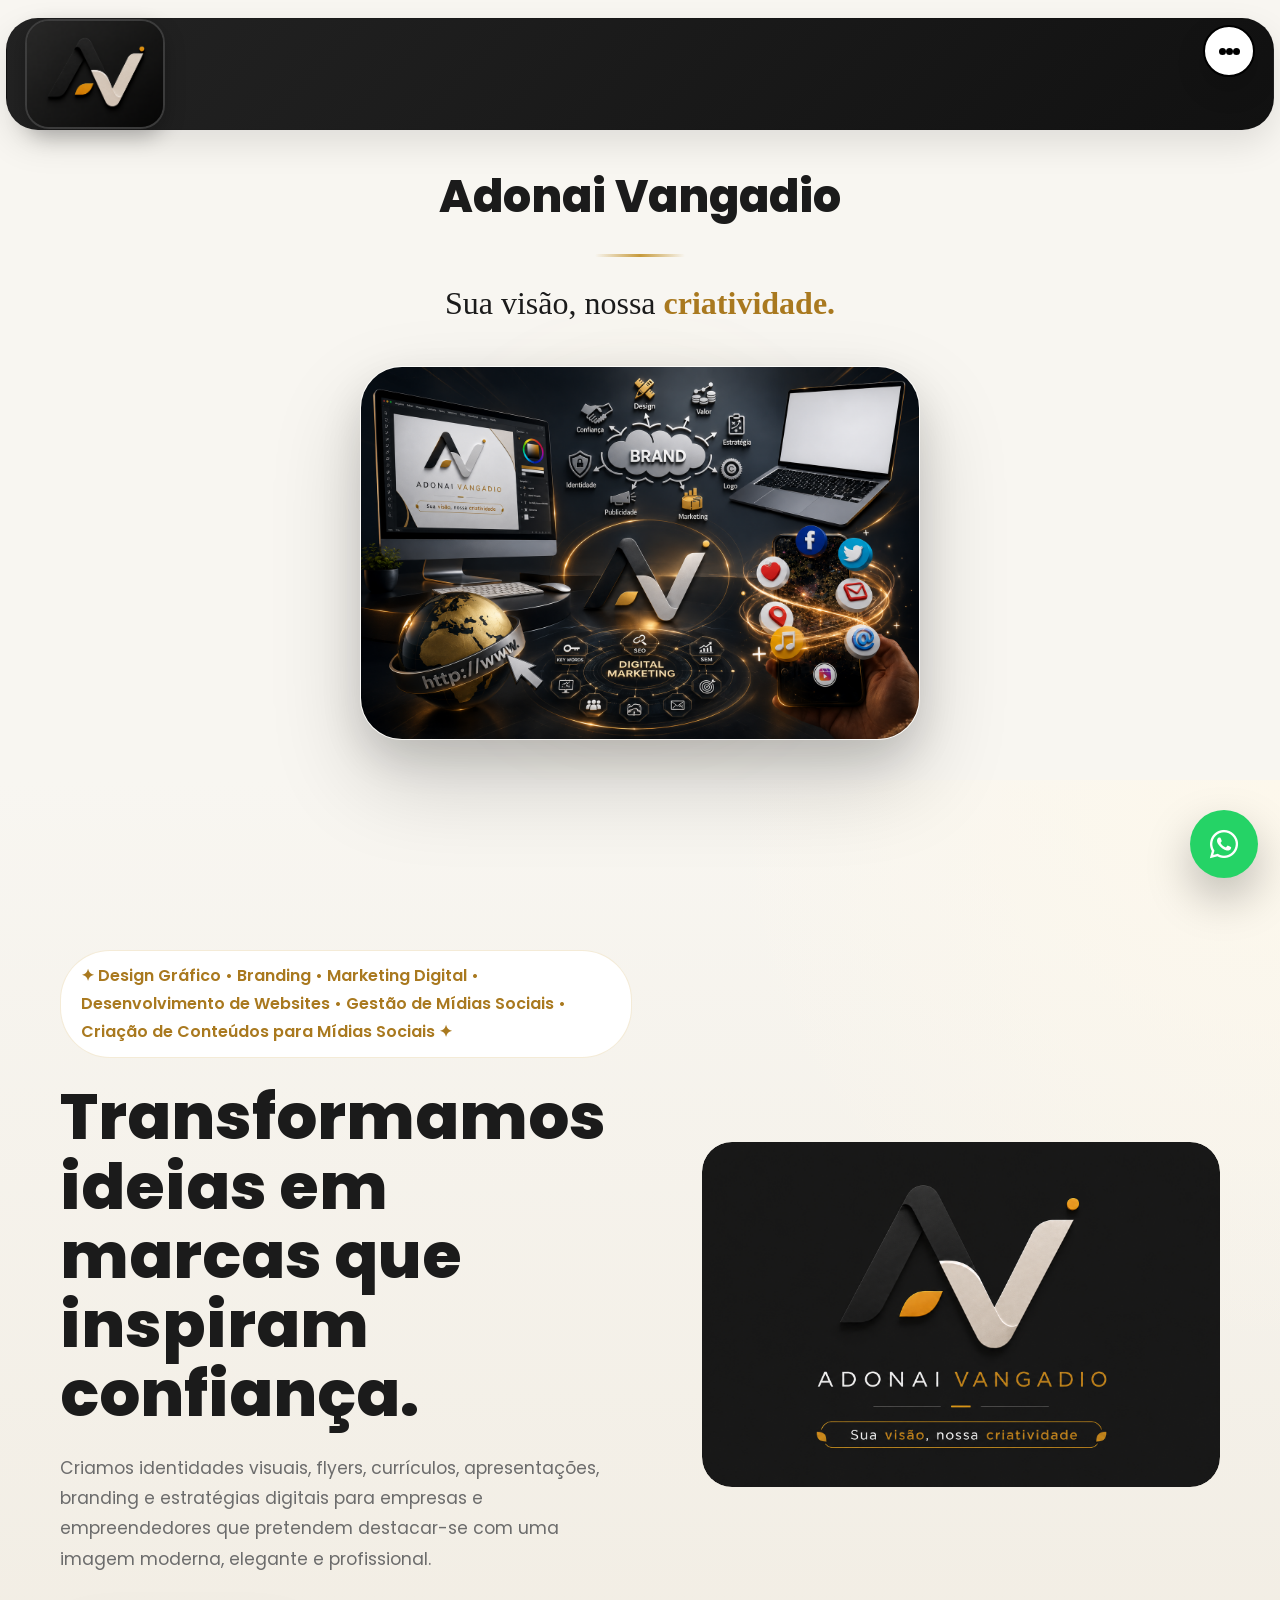
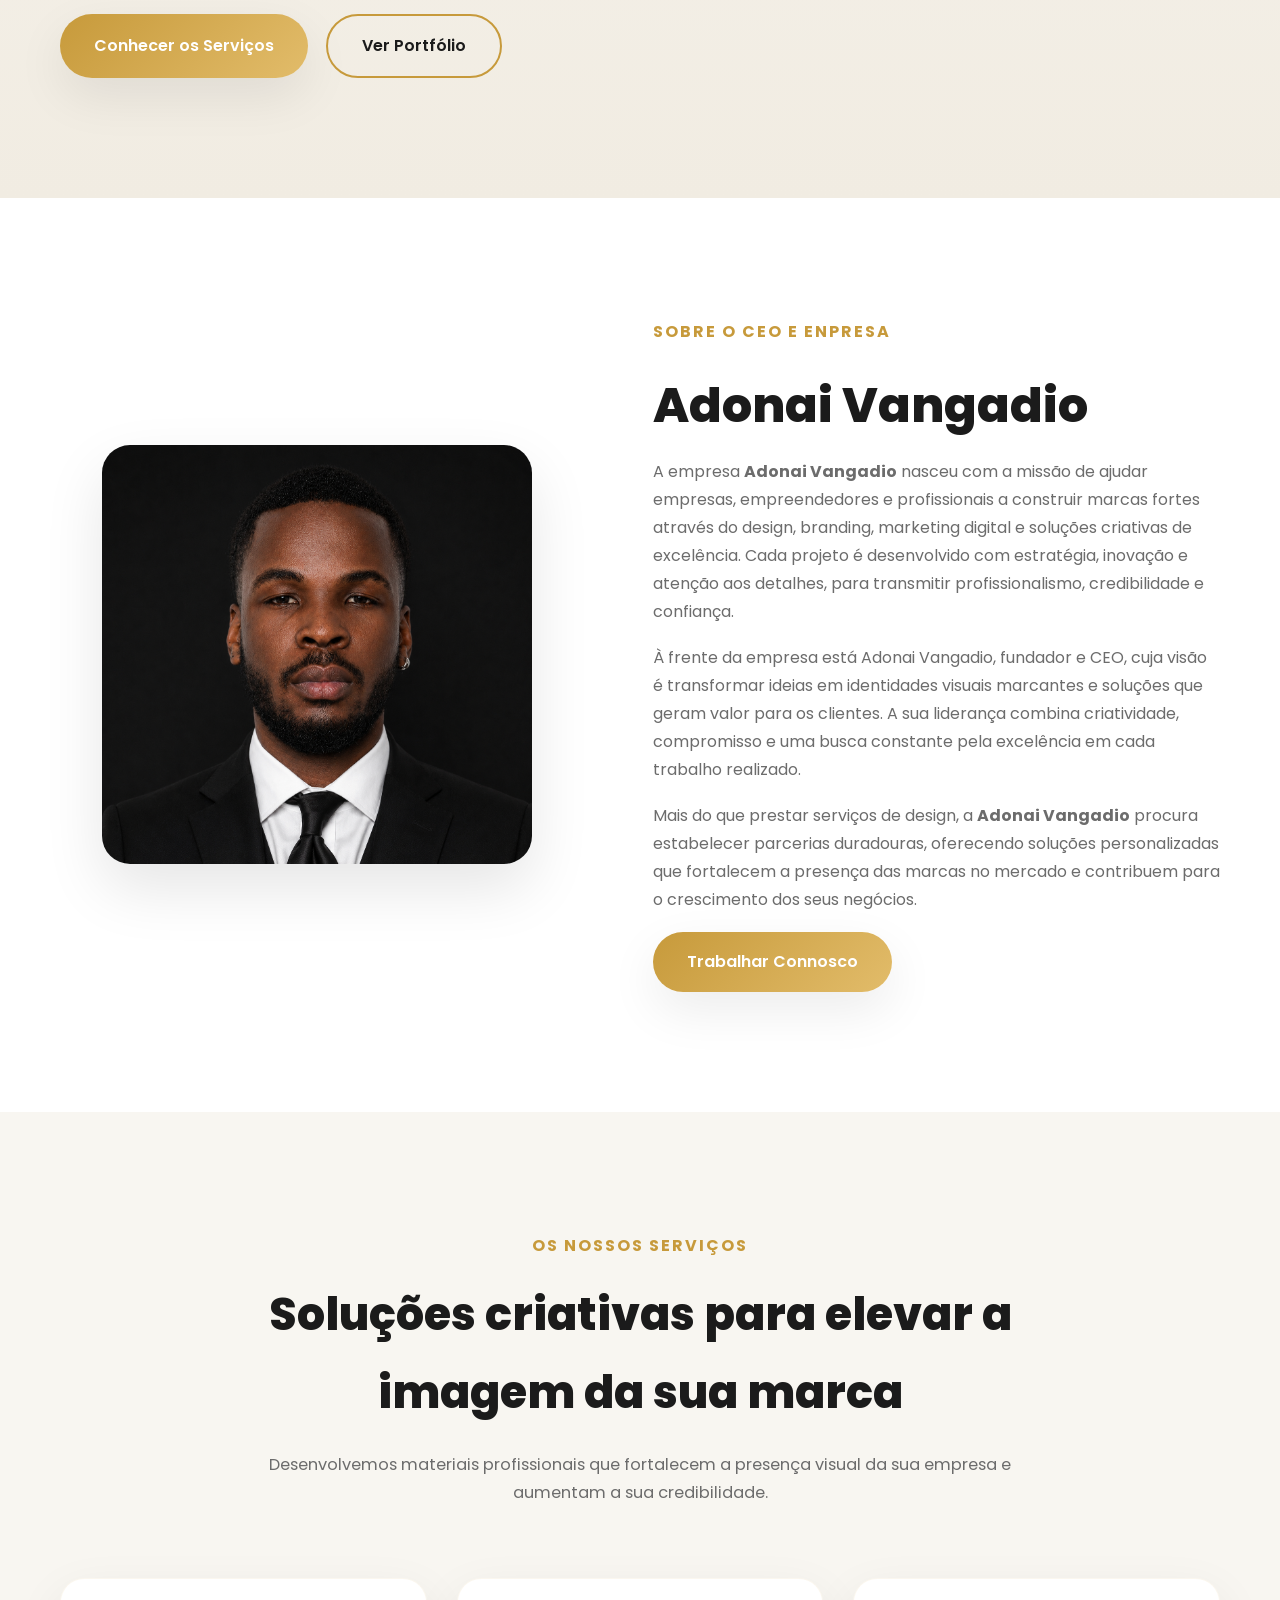
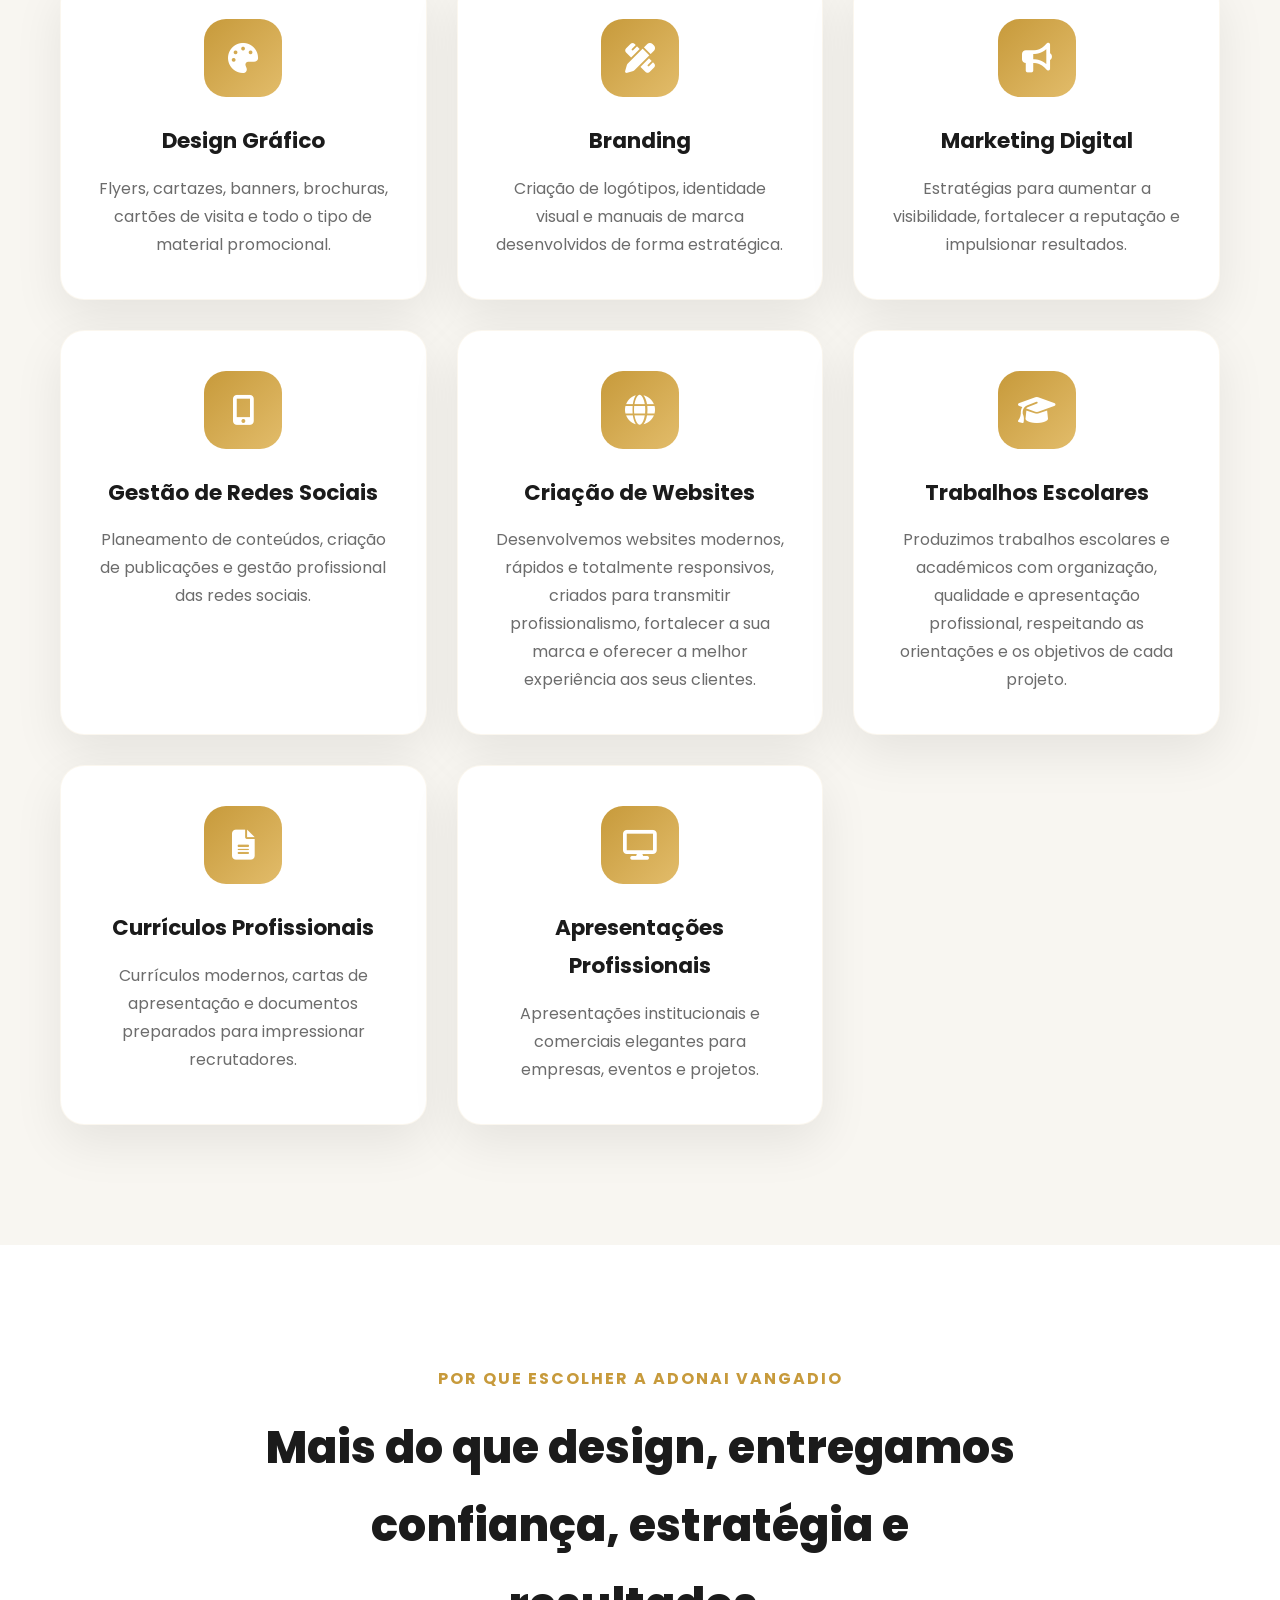
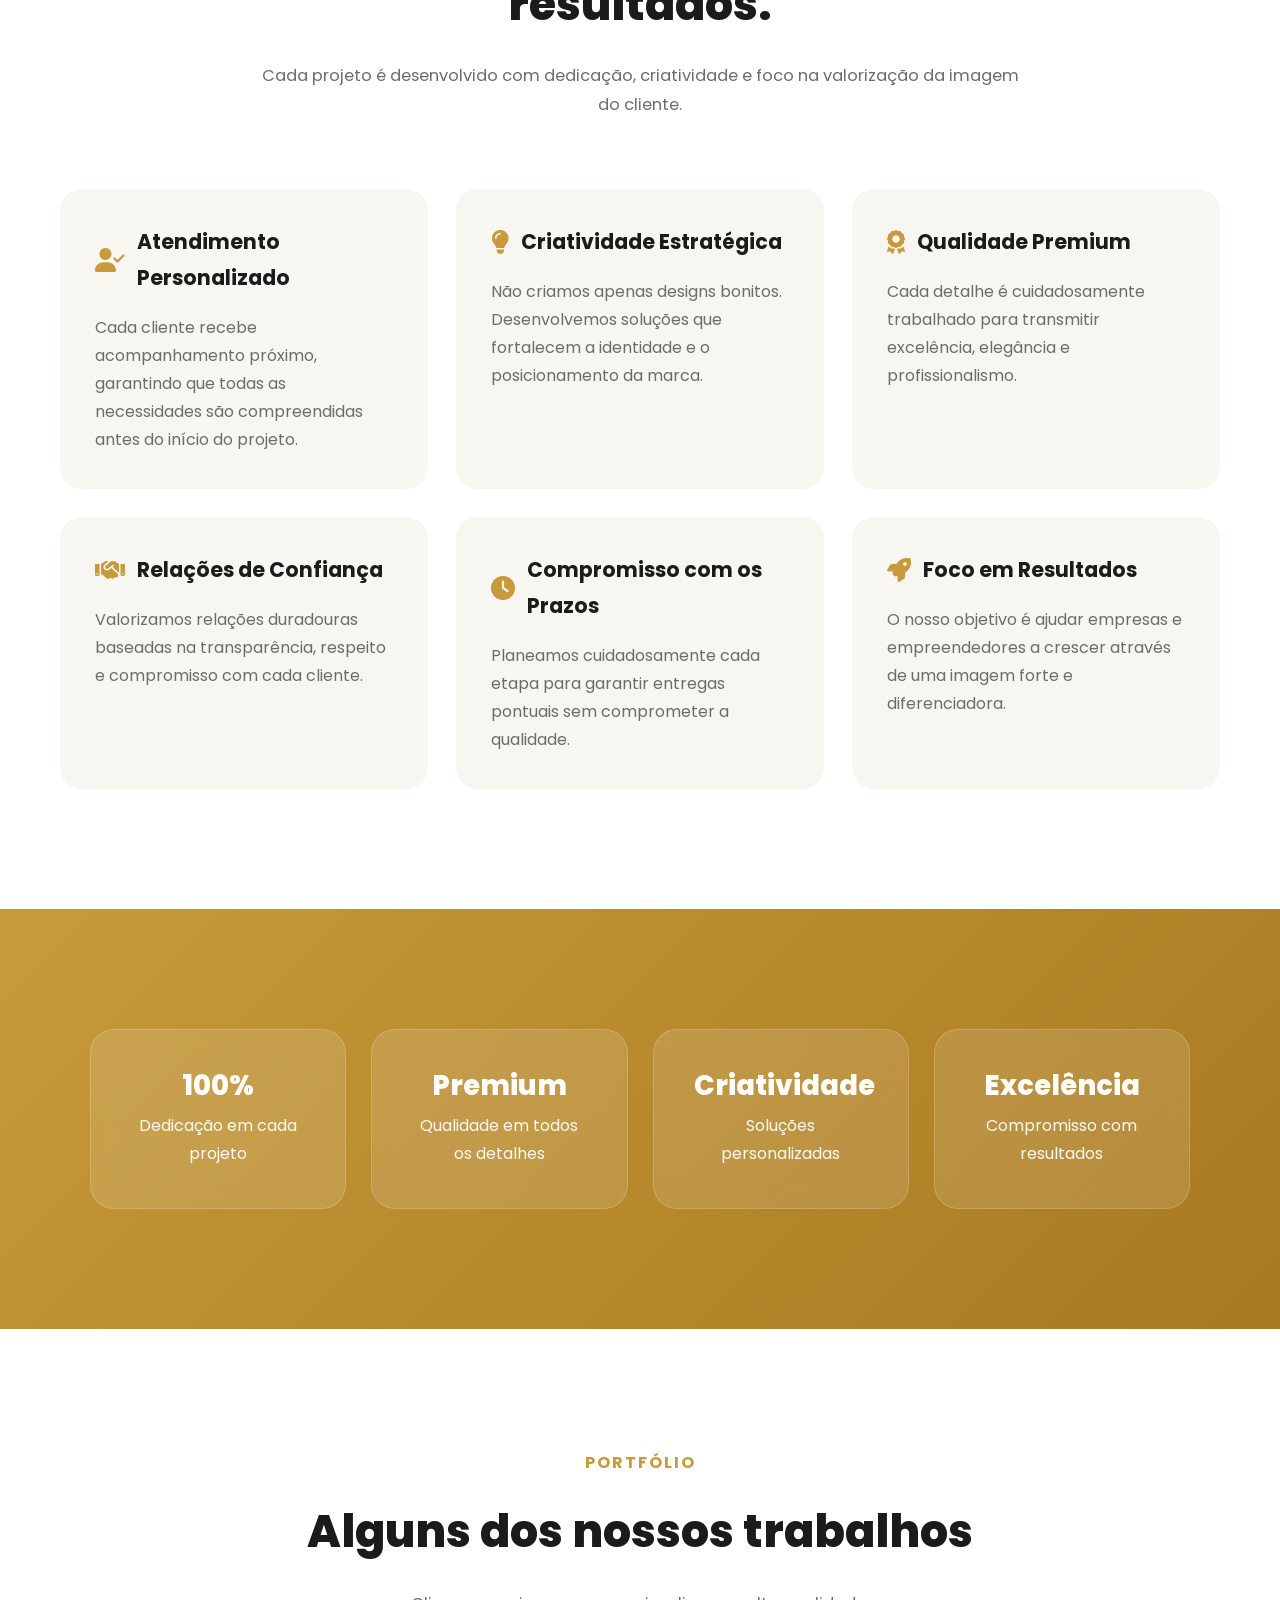
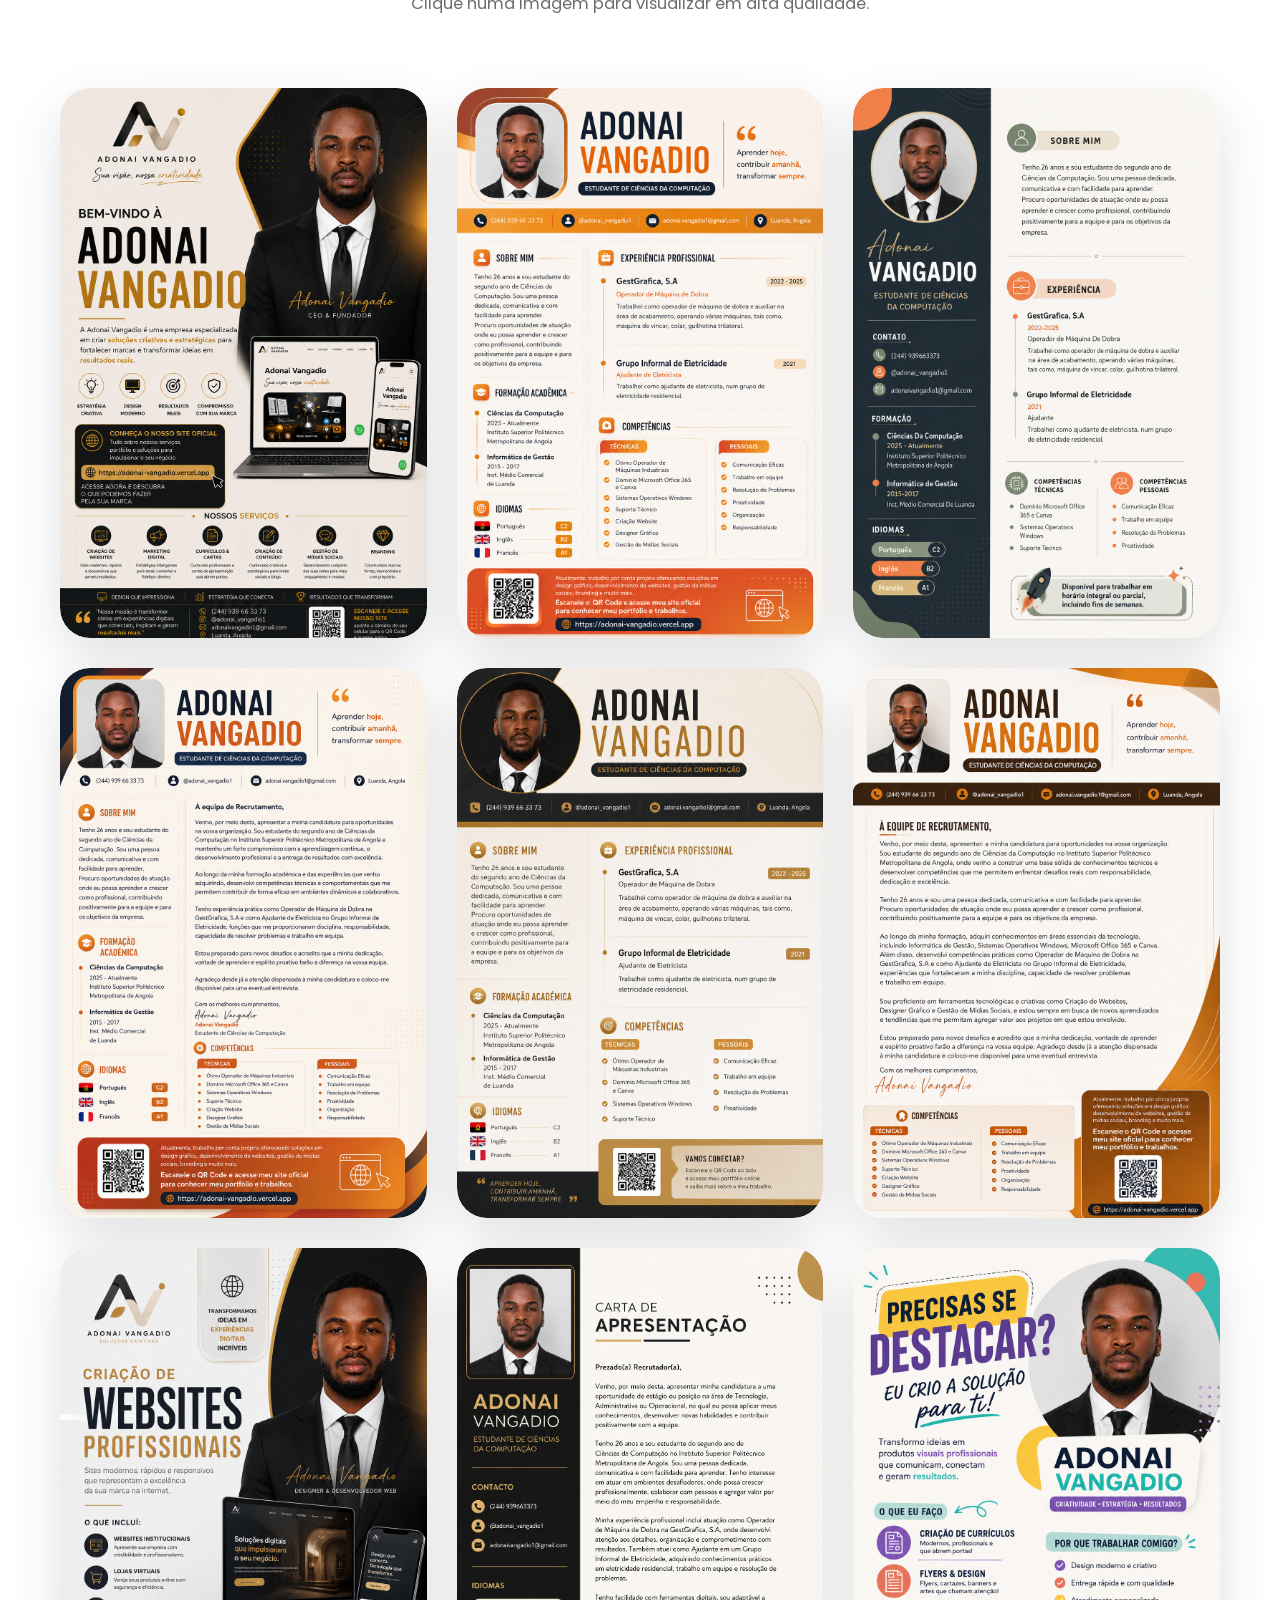
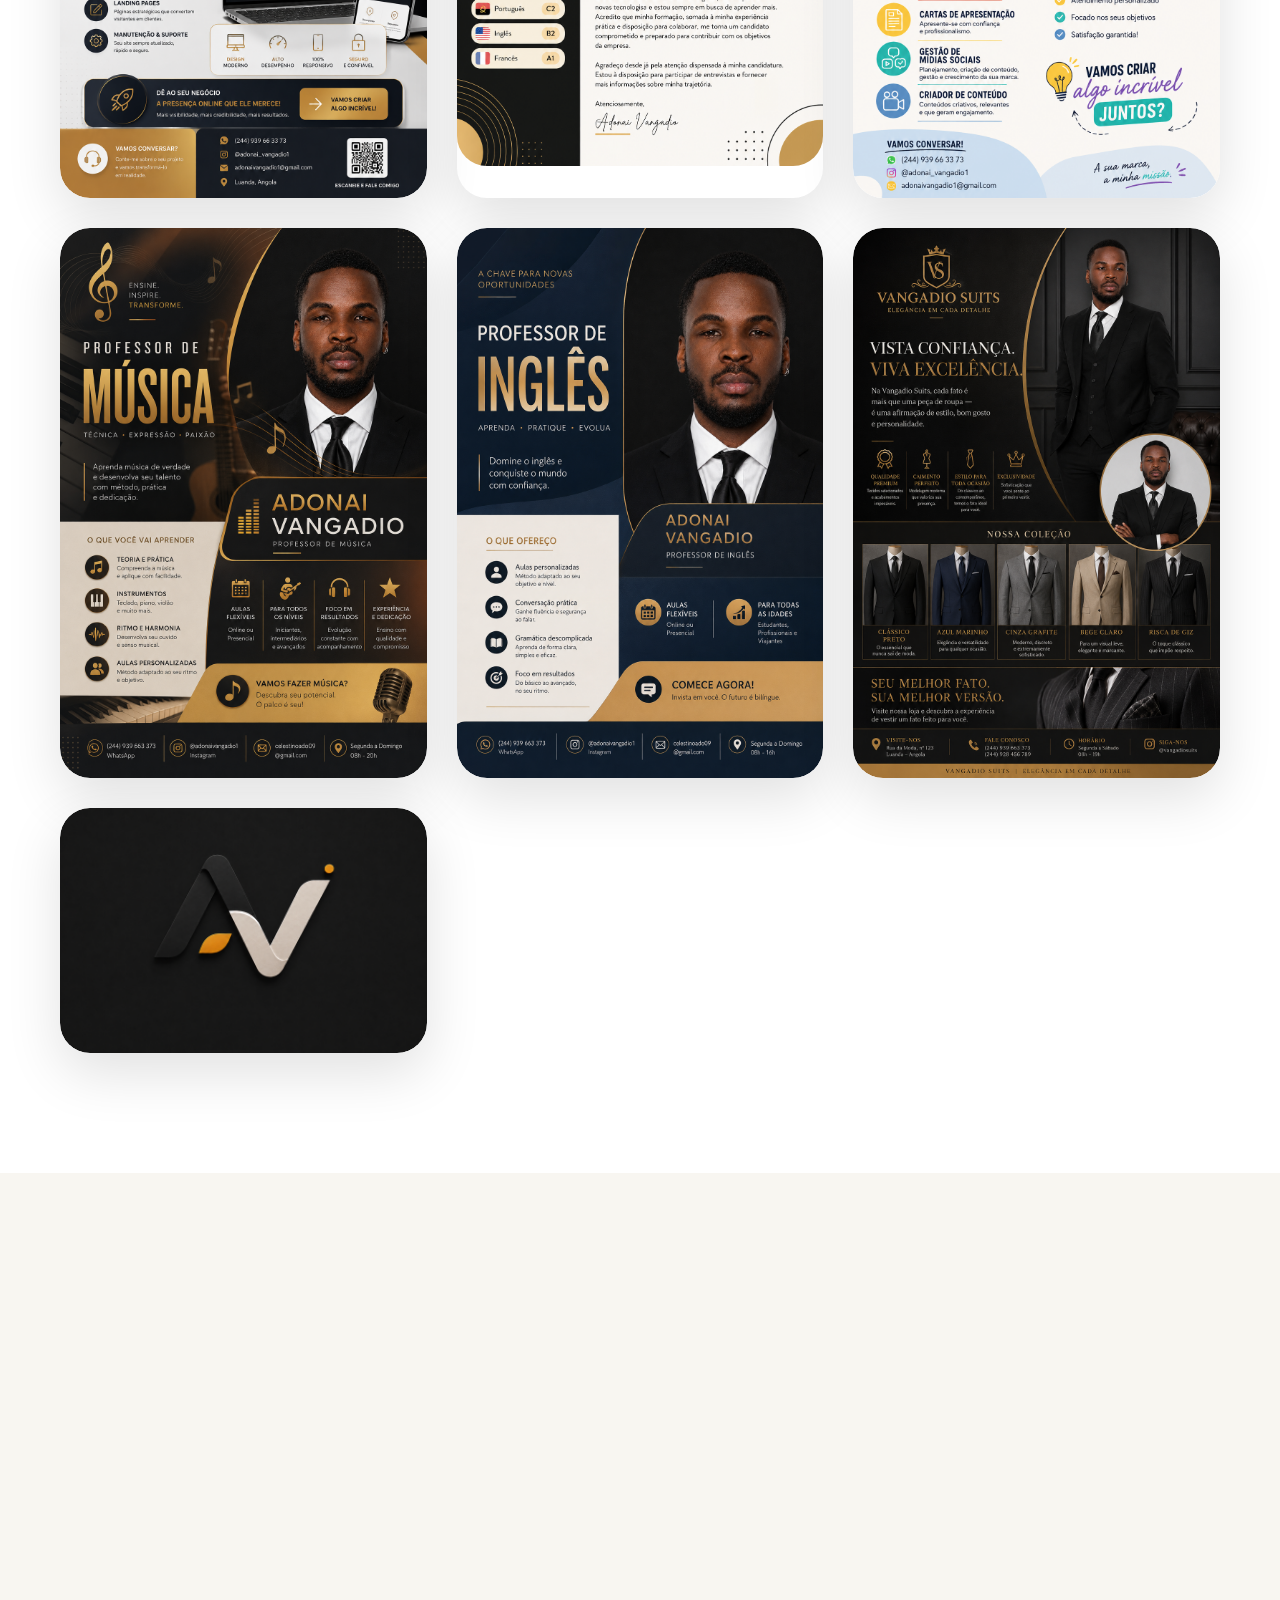
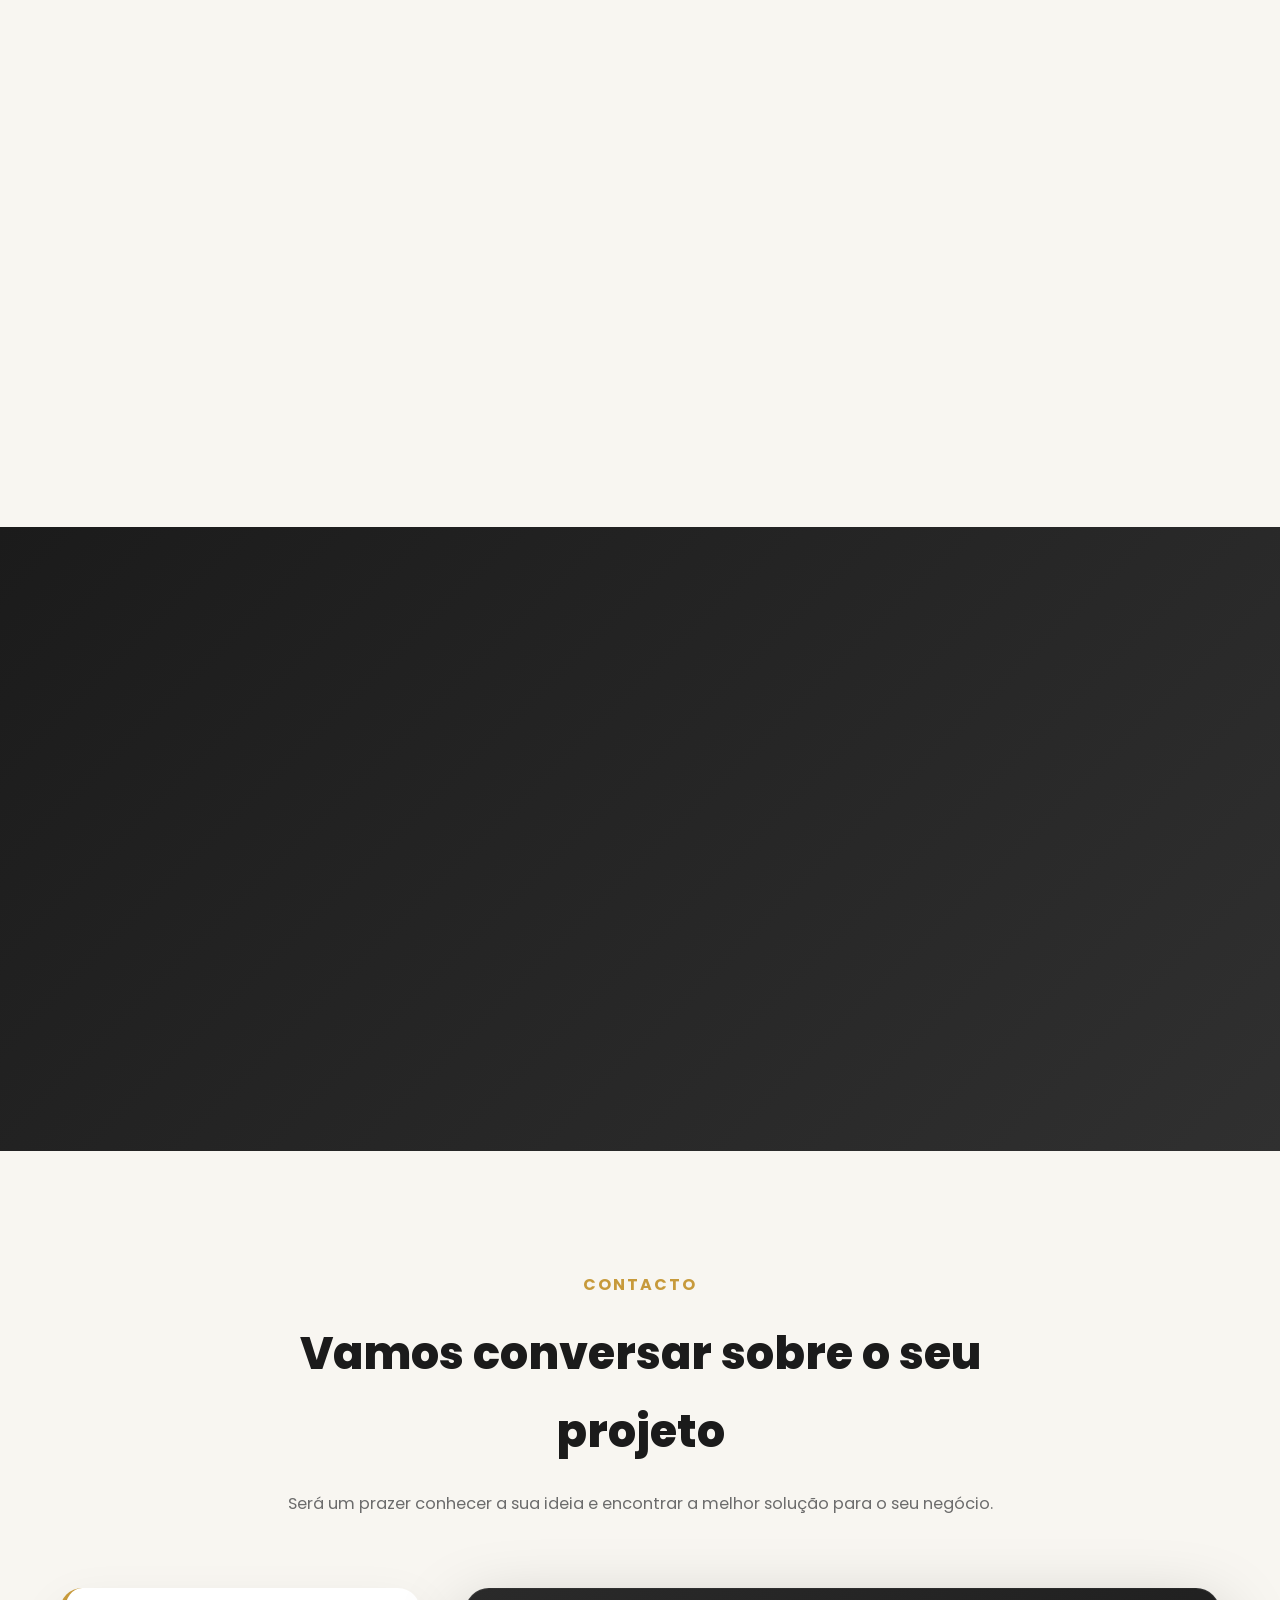
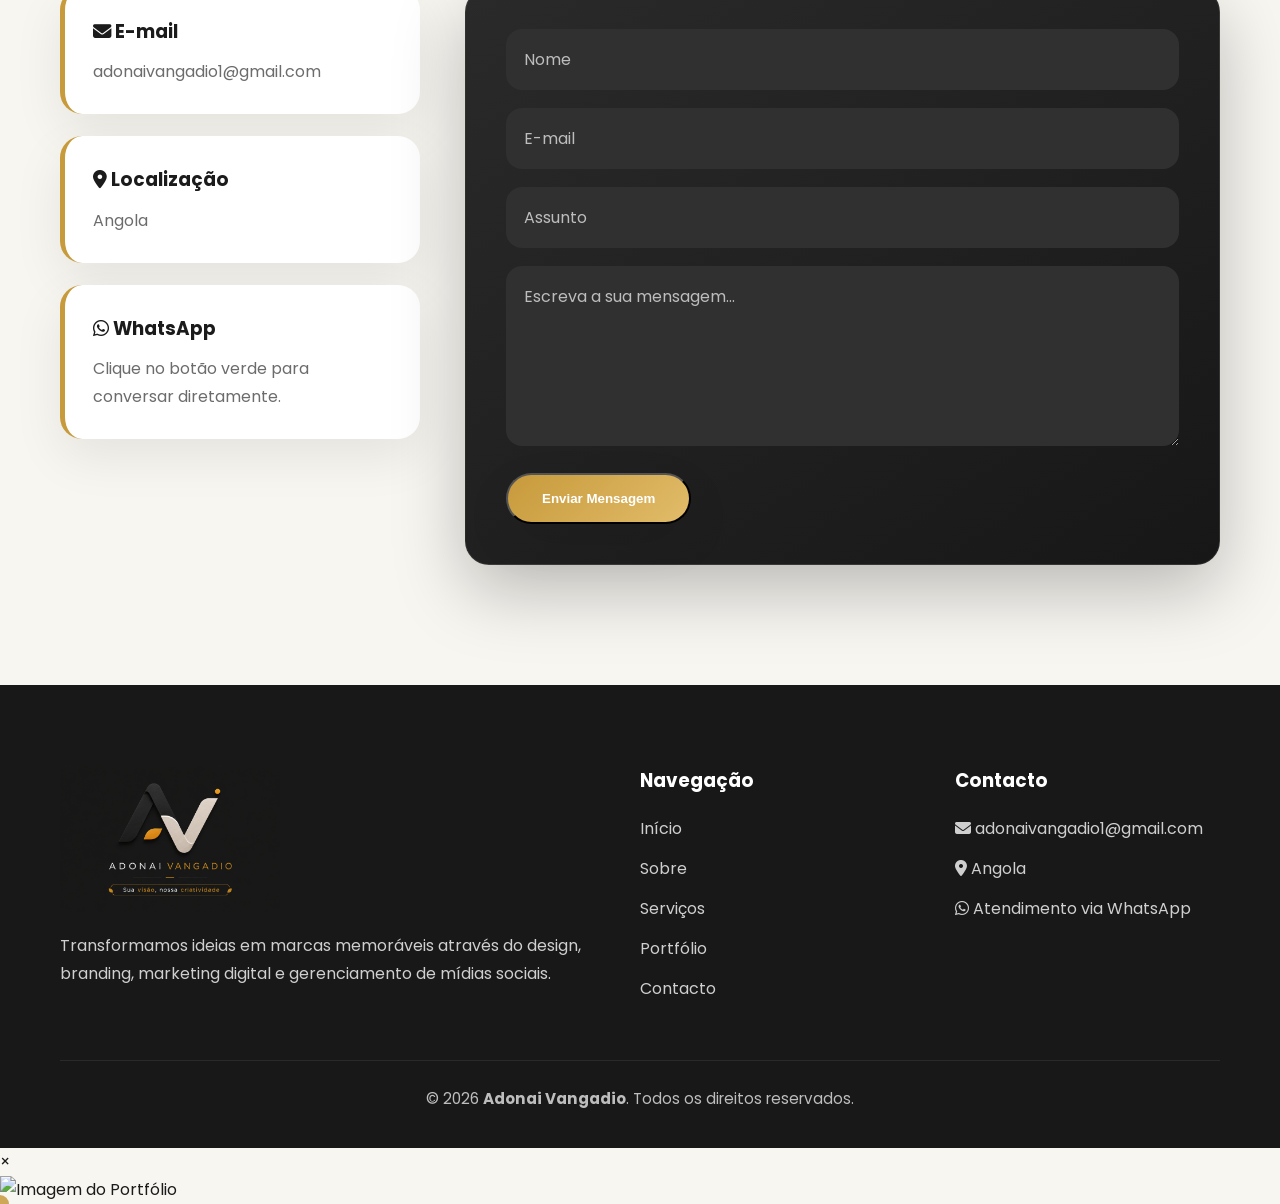
==== Adonai-Vangadio/index.html @ 3ae336b6 "Create index.html" ====
<!DOCTYPE html>
<html lang="pt">

<head><meta charset="UTF-8">

<meta name="viewport" content="width=device-width, initial-scale=1.0">

<meta name="google-site-verification" content="RPIrXYBD0p6eZborymp9kYZw8a6THIV57vzAHNlxvgM" />

<title>Adonai Vangadio | Design Gráfico, Branding, Criação de Websites, Marketing Digital e Gestão de Redes Sociais em Angola</title>

<meta name="description" content="A Adonai Vangadio oferece serviços profissionais de Design Gráfico, Branding, Criação de Websites, Marketing Digital, Gestão de Redes Sociais, Currículos, Apresentações e soluções criativas para empresas e empreendedores em Angola.">

<meta name="robots" content="index, follow">

<link rel="canonical" href="https://adonai-vangadio.vercel.app">

<meta name="theme-color" content="#F8F6F1">

<!-- Open Graph -->

<meta name="twitter:card" content="summary_large_image">

<meta name="twitter:title"
content="Adonai Vangadio">

<meta name="twitter:description"
content="Websites Premium • Branding • Marketing Digital">

<meta name="twitter:image"
content="https://teudominio.com/assets/images/capa-site.jpg">

<meta property="og:type" content="website">

<meta property="og:title"
content="Adonai Vangadio | Websites, Branding e Marketing Digital">

<meta property="og:description"
content="Criamos websites profissionais, branding, identidade visual, marketing digital e gestão de redes sociais em Angola.">

<meta property="og:image"
content="https://adonai-vangadio.vercel.app/assets/images/sologo.jpg">

<meta property="og:url"
content="https://adonai-vangadio.vercel.app">

<meta property="og:locale"
content="pt_AO">

    <meta name="theme-color" content="#F8F6F1">

    <link rel="icon" href="sologo.ico">

    <link rel="preconnect" href="https://fonts.googleapis.com">

    <link rel="preconnect" href="https://fonts.gstatic.com" crossorigin>

    <link href="https://fonts.googleapis.com/css2?family=Poppins:wght@300;400;500;600;700;800&display=swap"
        rel="stylesheet">

    <link rel="stylesheet"
        href="https://cdnjs.cloudflare.com/ajax/libs/font-awesome/6.7.2/css/all.min.css">

    <link rel="stylesheet" href="css/style.css">

<script type="application/ld+json">
{
"@context":"https://schema.org",
"@type":"ProfessionalService",
"name":"Adonai Vangadio",
"description":"Criação de websites, branding, identidade visual, marketing digital e gestão de redes sociais.",
"address":{
"@type":"PostalAddress",
"addressCountry":"AO"
},
"areaServed":"Angola"
}
</script>



</head>

<body>

    <!-- LOADER -->

    <div id="loader">

 <img src="images/sologo-01.png" alt="Logo">

    </div>

    <!-- BOTÃO TOPO -->

    <button id="backToTop">

        <i class="fa-solid fa-arrow-up"></i>

    </button>

    <!-- =========================
         HEADER
    ========================== -->

   <header id="header">

    <div class="container">

       <div class="header-wrapper">

    <div class="header-left">

        <a href="#inicio" class="logo">
            <img src="images/sologo.png" alt="Adonai Vangadio">
        </a>

    </div>

    <div class="header-right"></div>

    <nav class="nav-menu">

                <a href="#inicio">Início</a>
                <a href="#sobre">Sobre</a>
                <a href="#servicos">Serviços</a>
                <a href="#portfolio">Portfólio</a>
                <a href="#contacto">Contacto</a>
<div class="menu-signature">
    Adonai Vangadio
</div>

            </nav>

        </div>

    </div>

</header>

<!-- BOTÃO MENU -->
<button class="menu-mobile" aria-label="Abrir Menu">

    <span></span>
    <span></span>
    <span></span>

</button>

<!-- MARCA -->
<div class="hero-brand">

    <h1>Adonai Vangadio</h1>

    <p>
        <span>Sua visão, nossa</span>
        <strong>criatividade.</strong>
    </p>

</div>

<!-- IMAGEM PRINCIPAL -->
<div class="hero-showcase">

    <img src="images/hero-premium.png" alt="Adonai Vangadio">

</div>

    <!-- =========================
         HERO
    ========================== -->

    <section id="inicio" class="hero">

        <div class="container hero-container">

            <div class="hero-content fade-in">

                <span class="hero-badge">

                    ✦ Design Gráfico • Branding • Marketing Digital • Desenvolvimento de Websites • Gestão de Mídias Sociais • Criação de Conteúdos para Mídias Sociais ✦


                </span>

                <h1>

                    Transformamos ideias em marcas que inspiram confiança.

                </h1>

                <p>

                    Criamos identidades visuais, flyers, currículos,
                    apresentações, branding e estratégias digitais para
                    empresas e empreendedores que pretendem destacar-se
                    com uma imagem moderna, elegante e profissional.

                </p>

                <div class="hero-buttons">

                    <a href="#servicos" class="btn-primary">

                        Conhecer os Serviços

                    </a>

                    <a href="#portfolio" class="btn-secondary">

                        Ver Portfólio

                    </a>

                </div>

            </div>

            <!-- FOTO CEO -->

            <div class="hero-image fade-in">
    <img src="images/logocompleto.png" alt="Logo Adonai Vangadio">
</div>

        </div>

    </section>

<!-- ======================================
SOBRE O CEO
====================================== -->

<section id="sobre">

    <div class="container">

        <div class="about-grid">

            <div class="about-image fade-in">

                <img src="images/minhafotoceo.png"
                    alt="Adonai Vangadio">

            </div>

            <div class="about-content fade-in">

                <span class="section-tag">

                    SOBRE O CEO  E ENPRESA

                </span>

                <h2>

                    Adonai Vangadio

                </h2>

              

              <p>
A empresa <strong>Adonai Vangadio</strong> nasceu com a missão de ajudar empresas, empreendedores e profissionais a construir marcas fortes através do design, branding, marketing digital e soluções criativas de excelência. Cada projeto é desenvolvido com estratégia, inovação e atenção aos detalhes, para transmitir profissionalismo, credibilidade e confiança.
</p>

<p>
À frente da empresa está Adonai Vangadio, fundador e CEO, cuja visão é transformar ideias em identidades visuais marcantes e soluções que geram valor para os clientes. A sua liderança combina criatividade, compromisso e uma busca constante pela excelência em cada trabalho realizado.
</p>

<p>
Mais do que prestar serviços de design, a <strong>Adonai Vangadio</strong> procura estabelecer parcerias duradouras, oferecendo soluções personalizadas que fortalecem a presença das marcas no mercado e contribuem para o crescimento dos seus negócios.
</p>

                <a href="#contacto" class="btn-primary">

                    Trabalhar Connosco

                </a>

            </div>

        </div>

    </div>

</section>

<!-- ======================================
SERVIÇOS
====================================== -->

<section id="servicos">

    <div class="container">

        <div class="section-title fade-in">

            <span>

                OS NOSSOS SERVIÇOS

            </span>

            <h2>

                Soluções criativas para elevar a imagem da sua marca

            </h2>

            <p>

                Desenvolvemos materiais profissionais que fortalecem a presença
                visual da sua empresa e aumentam a sua credibilidade.

            </p>

        </div>

        <div class="services-grid">

            <div class="service-card">

                <i class="fa-solid fa-palette"></i>

                <h3>Design Gráfico</h3>

                <p>

                    Flyers, cartazes, banners, brochuras, cartões de visita
                    e todo o tipo de material promocional.

                </p>

            </div>

            <div class="service-card">

                <i class="fa-solid fa-pen-ruler"></i>

                <h3>Branding</h3>

                <p>

                    Criação de logótipos, identidade visual e manuais de marca
                    desenvolvidos de forma estratégica.

                </p>

            </div>

            <div class="service-card">

                <i class="fa-solid fa-bullhorn"></i>

                <h3>Marketing Digital</h3>

                <p>

                    Estratégias para aumentar a visibilidade, fortalecer a
                    reputação e impulsionar resultados.

                </p>

            </div>

            <div class="service-card">

                <i class="fa-solid fa-mobile-screen-button"></i>

                <h3>Gestão de Redes Sociais</h3>

                <p>

                    Planeamento de conteúdos, criação de publicações e gestão
                    profissional das redes sociais.

                </p>

            </div>

<div class="service-card">

    <i class="fa-solid fa-globe"></i>

    <h3>Criação de Websites</h3>

    <p>

        Desenvolvemos websites modernos, rápidos e totalmente responsivos,
        criados para transmitir profissionalismo, fortalecer a sua marca e
        oferecer a melhor experiência aos seus clientes.

    </p>

</div>

<div class="service-card">

    <i class="fa-solid fa-graduation-cap"></i>

    <h3>Trabalhos Escolares</h3>

    <p>

        Produzimos trabalhos escolares e académicos com organização,
        qualidade e apresentação profissional, respeitando as orientações
        e os objetivos de cada projeto.

    </p>

</div>

            <div class="service-card">

                <i class="fa-solid fa-file-lines"></i>

                <h3>Currículos Profissionais</h3>

                <p>

                    Currículos modernos, cartas de apresentação e documentos
                    preparados para impressionar recrutadores.

                </p>

            </div>

            <div class="service-card">

                <i class="fa-solid fa-display"></i>

                <h3>Apresentações Profissionais</h3>

                <p>

                    Apresentações institucionais e comerciais elegantes para
                    empresas, eventos e projetos.

                </p>

            </div>

        </div>

    </div>

</section>

<!-- ======================================
POR QUE ESCOLHER-NOS
====================================== -->

<section id="diferenciais">

    <div class="container">

        <div class="section-title fade-in">

            <span>

                POR QUE ESCOLHER A ADONAI VANGADIO

            </span>

            <h2>

                Mais do que design, entregamos confiança, estratégia e resultados.

            </h2>

            <p>

                Cada projeto é desenvolvido com dedicação, criatividade e foco
                na valorização da imagem do cliente.

            </p>

        </div>

        <div class="diferenciais-grid">

            <div class="diferencial-card">

                <h3>

                    <i class="fa-solid fa-user-check"></i>

                    Atendimento Personalizado

                </h3>

                <p>

                    Cada cliente recebe acompanhamento próximo, garantindo que
                    todas as necessidades são compreendidas antes do início do projeto.

                </p>

            </div>

            <div class="diferencial-card">

                <h3>

                    <i class="fa-solid fa-lightbulb"></i>

                    Criatividade Estratégica

                </h3>

                <p>

                    Não criamos apenas designs bonitos. Desenvolvemos soluções
                    que fortalecem a identidade e o posicionamento da marca.

                </p>

            </div>

            <div class="diferencial-card">

                <h3>

                    <i class="fa-solid fa-award"></i>

                    Qualidade Premium

                </h3>

                <p>

                    Cada detalhe é cuidadosamente trabalhado para transmitir
                    excelência, elegância e profissionalismo.

                </p>

            </div>

            <div class="diferencial-card">

                <h3>

                    <i class="fa-solid fa-handshake"></i>

                    Relações de Confiança

                </h3>

                <p>

                    Valorizamos relações duradouras baseadas na transparência,
                    respeito e compromisso com cada cliente.

                </p>

            </div>

            <div class="diferencial-card">

                <h3>

                    <i class="fa-solid fa-clock"></i>

                    Compromisso com os Prazos

                </h3>

                <p>

                    Planeamos cuidadosamente cada etapa para garantir entregas
                    pontuais sem comprometer a qualidade.

                </p>

            </div>

            <div class="diferencial-card">

                <h3>

                    <i class="fa-solid fa-rocket"></i>

                    Foco em Resultados

                </h3>

                <p>

                    O nosso objetivo é ajudar empresas e empreendedores a
                    crescer através de uma imagem forte e diferenciadora.

                </p>

            </div>

        </div>

    </div>

</section>

<!-- ======================================
ESTATÍSTICAS
====================================== -->

<section class="stats">

    <div class="container">

        <div class="stats-grid">

            <div class="stat-card">

                <h2>100%</h2>

                <p>Dedicação em cada projeto</p>

            </div>

            <div class="stat-card">

                <h2>Premium</h2>

                <p>Qualidade em todos os detalhes</p>

            </div>

            <div class="stat-card">

                <h2>Criatividade</h2>

                <p>Soluções personalizadas</p>

            </div>

            <div class="stat-card">

                <h2>Excelência</h2>

                <p>Compromisso com resultados</p>

            </div>

        </div>

    </div>

</section>

<!--
<!-- <!-- <!--<!--==========================================
PORTFÓLIO PREMIUM V4
==========================================-->

<section id="portfolio">

    <div class="container">

        <div class="section-title">

            <span>PORTFÓLIO</span>

            <h2>Alguns dos nossos trabalhos</h2>

            <p>
                Clique numa imagem para visualizar em alta qualidade.
            </p>

        </div>

        <div class="portfolio-grid">

            <div class="portfolio-item">
                <img src="images/portfolio/flyer-01.png" alt="Carta de Apresentação 1">
            </div>

            <div class="portfolio-item">
                <img src="images/portfolio/cv-02.png" alt="Carta de Apresentação 2">
            </div>

            <div class="portfolio-item">
                <img src="images/portfolio/cv-01.png" alt="Currículo 1">
            </div>

            <div class="portfolio-item">
                <img src="images/portfolio/carta-02.png" alt="Currículo 2">
            </div>

            <div class="portfolio-item">
                <img src="images/portfolio/cv-03.png" alt="Currículo 3">
            </div>

   <div class="portfolio-item">
                <img src="images/portfolio/carta-03.png" alt="Carta de Apresentação 2">
            </div>

            <div class="portfolio-item">
                <img src="images/portfolio/flyer-02.png" alt="Flyer 1">
            </div>

            <div class="portfolio-item">
                <img src="images/portfolio/carta-01.png" alt="Flyer 2">
            </div>

            <div class="portfolio-item">
                <img src="images/portfolio/flyer-03.png" alt="Flyer 3">
            </div>

            <div class="portfolio-item">
                <img src="images/portfolio/flyer-04.png" alt="Flyer 4">
            </div>

            <div class="portfolio-item">
                <img src="images/portfolio/flyer-05.png" alt="Flyer 5">
            </div>

            <div class="portfolio-item">
                <img src="images/portfolio/flyer-06.png" alt="Flyer 6">
            </div>

            <div class="portfolio-item">
                <img src="images/portfolio/logo-01.png" alt="Logotipo">
            </div>

        </div>

    </div>

</section>
<!-- ======================================
LIGHTBOX PREMIUM V3
====================================== -->

<div id="portfolioLightbox">

    <button id="lightboxClose">

        <i class="fa-solid fa-xmark"></i>

    </button>

    <button id="lightboxPrev">

        <i class="fa-solid fa-chevron-left"></i>

    </button>

    <img
        id="lightboxImg"
        src=""
        alt="">

    <button id="lightboxNext">

        <i class="fa-solid fa-chevron-right"></i>

    </button>

    <div id="lightboxCounter">

        1 / 12

    </div>

</div>

<!-- ======================================
PROCESSO
====================================== -->

<section id="processo">

    <div class="container">

        <div class="section-title fade-in">

            <span>COMO TRABALHAMOS</span>

            <h2>Um processo simples, transparente e eficiente</h2>

            <p>

                Cada projeto segue uma metodologia organizada para garantir
                qualidade, profissionalismo e resultados.

            </p>

        </div>

        <div class="timeline">

            <div class="timeline-item">

                <div class="timeline-number">1</div>

                <h3>Briefing</h3>

                <p>

                    Conhecemos o cliente, os objetivos, o público-alvo e as
                    necessidades do projeto.

                </p>

            </div>

            <div class="timeline-item">

                <div class="timeline-number">2</div>

                <h3>Planeamento</h3>

                <p>

                    Definimos a estratégia criativa e apresentamos a melhor
                    abordagem para alcançar os resultados desejados.

                </p>

            </div>

            <div class="timeline-item">

                <div class="timeline-number">3</div>

                <h3>Desenvolvimento</h3>

                <p>

                    Criamos soluções modernas, elegantes e alinhadas com a
                    identidade da marca.

                </p>

            </div>

            <div class="timeline-item">

                <div class="timeline-number">4</div>

                <h3>Entrega</h3>

                <p>

                    Realizamos os últimos ajustes e entregamos os ficheiros
                    finais prontos para utilização.

                </p>

            </div>

        </div>

    </div>

</section>

<!-- ======================================
CTA
====================================== -->

<section class="cta">

    <div class="container">

        <div class="cta-content fade-in">

            <span>VAMOS TRABALHAR JUNTOS</span>

            <h2>

                A sua marca merece destacar-se.

            </h2>

            <p>

                Vamos transformar as suas ideias em soluções criativas,
                elegantes e capazes de transmitir profissionalismo e confiança.

            </p>

            <a href="#contacto"
               class="btn-primary">

                Solicitar Orçamento

            </a>

        </div>

    </div>

</section>

<!-- ======================================
CONTACTO
====================================== -->

<section id="contacto">

    <div class="container">

        <div class="section-title fade-in">

            <span>CONTACTO</span>

            <h2>Vamos conversar sobre o seu projeto</h2>

            <p>

                Será um prazer conhecer a sua ideia e encontrar a melhor
                solução para o seu negócio.

            </p>

        </div>

        <div class="contact-grid">

            <div class="contact-info">

                <div class="contact-card">

                    <h3>

                        <i class="fa-solid fa-envelope"></i>

                        E-mail

                    </h3>

                    <p>

                        adonaivangadio1@gmail.com

                    </p>

                </div>

                <div class="contact-card">

                    <h3>

                        <i class="fa-solid fa-location-dot"></i>

                        Localização

                    </h3>

                    <p>

                        Angola

                    </p>

                </div>

                <div class="contact-card">

                    <h3>

                        <i class="fa-brands fa-whatsapp"></i>

                        WhatsApp

                    </h3>

                    <p>

                        Clique no botão verde para conversar diretamente.

                    </p>

                </div>

            </div>

          <form 
class="contact-form"
action="https://formspree.io/f/xbdnvrbe"
method="POST">


    <input
    type="text"
    name="nome"
    placeholder="Nome"
    required>


    <input
    type="email"
    name="email"
    placeholder="E-mail"
    required>


    <input
    type="text"
    name="assunto"
    placeholder="Assunto"
    required>


    <textarea
    name="mensagem"
    placeholder="Escreva a sua mensagem..."
    required></textarea>


    <button
    type="submit"
    class="btn-primary">

        Enviar Mensagem

    </button>


</form>

        </div>

    </div>

</section>

<!-- ======================================
FOOTER
====================================== -->

<footer>

    <div class="container">

        <div class="footer-grid">

            <!-- MARCA -->

            <div class="footer-brand">

                <img src="images/logocompleto.png"
                     alt="Adonai Vangadio">

                <p>

                    Transformamos ideias em marcas memoráveis através
                    do design, branding, marketing digital e gerenciamento de mídias sociais.

                </p>

            </div>

            <!-- MENU -->

            <div class="footer-links">

                <h4>Navegação</h4>

                <ul>

                    <li><a href="#inicio">Início</a></li>

                    <li><a href="#sobre">Sobre</a></li>

                    <li><a href="#servicos">Serviços</a></li>

                    <li><a href="#portfolio">Portfólio</a></li>

                    <li><a href="#contacto">Contacto</a></li>

                </ul>

            </div>

            <!-- CONTACTO -->

            <div class="footer-contact">

                <h4>Contacto</h4>

                <ul>

                    <li>

                        <i class="fa-solid fa-envelope"></i>

                        adonaivangadio1@gmail.com

                    </li>

                    <li>

                        <i class="fa-solid fa-location-dot"></i>

                        Angola

                    </li>

                    <li>

                        <i class="fa-brands fa-whatsapp"></i>

                        Atendimento via WhatsApp

                    </li>

                </ul>

            </div>

        </div>

        <div class="footer-bottom">

            <p>

                © 2026 <strong>Adonai Vangadio</strong>.
                Todos os direitos reservados.

            </p>

        </div>

    </div>

</footer>

<!-- ======================================
BOTÃO WHATSAPP
====================================== -->

<a href="https://wa.me/244939663373"

   class="whatsapp-button"

   target="_blank"

   aria-label="WhatsApp">

    <i class="fa-brands fa-whatsapp"></i>

</a>

<!-- ======================================
LIGHTBOX
====================================== -->

<div id="lightbox">

    <span id="closeLightbox">&times;</span>

    <img

        id="lightboxImage"

        src=""

        alt="Imagem do Portfólio">

</div>

<!-- ======================================
JAVASCRIPT
================================ -->

<script src="js/script.js"></script>

</body>

</html>
---- Adonai-Vangadio/css/style.css ----
/*======================================================
 ADONAI VANGADIO
 PREMIUM WEBSITE
 STYLE.CSS
======================================================*/

/*=========================
 GOOGLE FONT
=========================*/

@import url('https://fonts.googleapis.com/css2?family=Poppins:wght@300;400;500;600;700;800&display=swap');




/*=========================
 VARIÁVEIS
=========================*/

@font-face{
    font-family:"Anattalia";
    src:url("../fonts/anattalia.ttf") format("truetype");
}

:root{

--gold:#C79A3B;
--gold2:#E2BC6A;
--gold-dark:#A9791F;

--cream:#F8F6F1;
--white:#FFFFFF;

--black:#1B1B1B;
--gray:#6C6C6C;

--radius:22px;

--shadow:0 18px 50px rgba(0,0,0,.08);

--transition:.35s ease;

}

/*=========================
 RESET
=========================*/

*{

margin:0;
padding:0;
box-sizing:border-box;

}

html{

scroll-behavior:smooth;

}

body{

font-family:'Poppins',sans-serif;

background:var(--cream);

color:var(--black);

overflow-x:hidden;

line-height:1.75;

}

img{

display:block;

max-width:100%;

}

a{

text-decoration:none;

color:inherit;

}

ul{

list-style:none;

}

.container{
    width:100%;
    max-width:1200px;
    margin:0 auto;
    padding:0 20px;
}

/*=========================
 LOADER
=========================*/

/*==============================
 LOADER
==============================*/

#loader{

position:fixed;

top:0;
left:0;

width:100%;
height:100vh;

display:flex;
align-items:center;
justify-content:center;

background:var(--cream);

z-index:999999;

transition:.6s ease;

}

#loader img{

width:400px;   /* Antes era 120px */

animation:logoPulse 2s infinite;

}

body.loaded #loader{

opacity:0;

visibility:hidden;

pointer-events:none;

}

@keyframes logoPulse{

0%{
transform:scale(1);
}

50%{
transform:scale(1.08);
}

100%{
transform:scale(1);
}

}

/*======================================================
HEADER PREMIUM V2
======================================================*/

#header{

    width:100%;

    padding:25px 0;

    background:var(--cream);

    position:relative;

    z-index:1000;

}

.header-wrapper{

    display:flex;

    justify-content:center;

    align-items:center;

    position:relative;

}

/*=========================
LOGÓTIPO
=========================*/

.logo{

    display:flex;

    justify-content:center;

    align-items:center;

}

.logo img{

    width:110px;

    height:110px;

    object-fit:cover;

    border-radius:24px;

    border:2px solid rgba(255,255,255,.12);

    box-shadow:0 8px 20px rgba(0,0,0,.25);

    transition:.35s ease;

}

/*=========================
BOTÃO MENU FIXO
=========================*/

.nav-menu{



    position:fixed;

    right:-340px;

    bottom:100px;

    top:auto;

    width:300px;

    background:#EFEFEF;

    border:2px solid #d9d9d9;

    border-radius:30px;

    padding:30px;

    display:flex;

    flex-direction:column;

    gap:20px;

    transition:.35s;

    z-index:999999998;

}

.menu-mobile span{

    width:7px;

    height:7px;

    border-radius:50%;

    background:#000;

    display:block;

    flex-shrink:0;

}

/*=========================
MENU LATERAL
=========================*/

.nav-menu{

    position:fixed;

    top:90px;

    right:-340px;

    width:290px;

    background:#fff;

    border:2px solid #D9D9D9;

    border-radius:34px;

    padding:30px;

    display:flex;

    flex-direction:column;

    gap:20px;

    box-shadow:0 25px 60px rgba(0,0,0,.12);

    transition:.35s ease;

  z-index:999998;

}

.nav-menu{

    opacity:0;

    visibility:hidden;

    transform:translateX(30px);

}

.nav-menu.active{

    opacity:1;

    visibility:visible;

    transform:translateX(0);

}

.nav-menu.active{

    right:20px;

}

.nav-menu a{

    display:block;

    padding:14px 18px;

    border-radius:14px;

    font-weight:600;

    transition:.3s;

}

.nav-menu a:hover{

    background:var(--cream);

    color:var(--gold);

}

/*=========================
MARCA
=========================*/

.hero-brand{

    text-align:center;

    margin-top:10px;
    position:relative;

}

.hero-brand::before{

   .hero-brand::before{

    display:none;

}

    width:90px;
    height:3px;

    margin:0 auto 20px;

    border-radius:20px;

    background:linear-gradient(
        90deg,
        transparent,
        var(--gold),
        transparent
    );

}
.hero-brand h1{

    font-size:2.8rem;

    font-weight:800;

    color:var(--black);

}

.hero-brand h1::after{

    content:"";

    display:block;

    width:90px;

    height:3px;

    margin:18px auto 18px;

    border-radius:20px;

    background:linear-gradient(
        90deg,
        transparent,
        var(--gold),
        transparent
    );

}

.hero-brand p{

    margin-top:10px;

    font-family:"Anattalia",cursive;

    font-size:2rem;

}

.hero-brand strong{

    color:var(--gold-dark);

}

/*=========================
IMAGEM
=========================*/

.hero-showcase{

    display:flex;

    justify-content:center;

    margin-top:35px;

}

.hero-showcase img{

    width:100%;

    max-width:560px;

    border-radius:36px;

    box-shadow:0 20px 50px rgba(0,0,0,.12);

}

/*=========================
RESPONSIVO
=========================*/

@media(max-width:768px){

    .logo img{

        width:105px;

    }

    .hero-brand h1{

        font-size:2rem;

    }

    .hero-brand p{

        font-size:1.6rem;

    }

    .menu-mobile{

        width:52px;

        height:52px;

        top:15px;

        right:15px;

    }

    .nav-menu{

        width:270px;

    }

}

/*=========================
 HERO
=========================*/

.hero{

padding:170px 0 120px;

background:

radial-gradient(circle at top right,#FDF8EC 0%,transparent 35%),

linear-gradient(180deg,#F8F6F1,#F1ECE2);

}

.hero-container{

display:grid;

grid-template-columns:1.05fr .95fr;

align-items:center;

gap:70px;

}

.hero-badge{

display:inline-block;

padding:11px 20px;

background:#fff;

border-radius:50px;

border:1px solid rgba(199,154,59,.20);

color:var(--gold-dark);

font-weight:600;

margin-bottom:24px;

}

.hero h1{

font-size:4rem;

line-height:1.08;

margin-bottom:25px;

font-weight:800;

}

.hero p{

font-size:1.08rem;

color:var(--gray);

max-width:620px;

margin-bottom:40px;

}

.hero-buttons{

display:flex;

gap:18px;

flex-wrap:wrap;

}

.btn-primary{

display:inline-flex;

align-items:center;

justify-content:center;

padding:16px 34px;

border-radius:50px;

background:linear-gradient(135deg,var(--gold),var(--gold2));

color:#fff;

font-weight:600;

transition:var(--transition);

box-shadow:var(--shadow);

}

.btn-primary:hover{

transform:translateY(-5px);

}

.btn-secondary{

display:inline-flex;

align-items:center;

justify-content:center;

padding:16px 34px;

border-radius:50px;

border:2px solid var(--gold);

font-weight:600;

transition:var(--transition);

}

.btn-secondary:hover{

background:var(--gold);

color:#fff;

}


.hero-image{

display:flex;
justify-content:center;
overflow:hidden;
border-radius:30px;

}

.hero-image img{

width:520px;
max-width:100%;
height:auto;

object-fit:contain;

background:transparent;

padding:0;

border-radius:30px;

box-shadow:
0 18px 40px rgba(0,0,0,.12),
0 35px 80px rgba(0,0,0,.18);

animation:float 6s ease-in-out infinite;

}
/*======================================================
SOBRE
======================================================*/

#sobre{

padding:120px 0;

background:#ffffff;

}

.about-grid{

display:grid;

grid-template-columns:.95fr 1.05fr;

gap:80px;

align-items:center;

}

.about-image{

display:flex;

justify-content:center;

}

.about-image img{

width:430px;

max-width:100%;

border-radius:28px;

box-shadow:0 25px 60px rgba(0,0,0,.10);

}

.about-content .section-tag{

display:inline-block;

color:var(--gold);

font-weight:700;

letter-spacing:2px;

margin-bottom:18px;

}

.about-content h2{

font-size:3rem;

margin-bottom:10px;

font-weight:800;

}

.about-content h3{

font-size:1.2rem;

color:var(--gray);

font-weight:500;

margin-bottom:25px;

}

.about-content p{

font-size:1rem;

color:var(--gray);

margin-bottom:18px;

}

/*======================================================
TÍTULOS
======================================================*/

.section-title{

text-align:center;

max-width:760px;

margin:0 auto 70px;

}

.section-title span{

display:inline-block;

color:var(--gold);

font-weight:700;

letter-spacing:2px;

margin-bottom:16px;

}

.section-title h2{

font-size:2.8rem;

font-weight:800;

margin-bottom:18px;

}

.section-title p{

color:var(--gray);

font-size:1.02rem;

}

/*======================================================
SERVIÇOS
======================================================*/

#servicos{

padding:120px 0;

background:var(--cream);

}

.services-grid{

display:grid;

grid-template-columns:repeat(auto-fit,minmax(300px,1fr));

gap:30px;

}

.service-card{

background:#fff;

padding:40px 35px;

border-radius:24px;

text-align:center;

box-shadow:var(--shadow);

transition:.35s;

border:1px solid rgba(199,154,59,.08);

}

.service-card:hover{

transform:translateY(-12px);

box-shadow:0 30px 70px rgba(0,0,0,.10);

}

.service-card i{

width:78px;

height:78px;

margin:0 auto 25px;

display:flex;

align-items:center;

justify-content:center;

border-radius:22px;

background:linear-gradient(135deg,var(--gold),var(--gold2));

font-size:30px;

color:#fff;

}

.service-card h3{

font-size:1.35rem;

margin-bottom:15px;

font-weight:700;

}

.service-card p{

color:var(--gray);

}

/*======================================================
POR QUE ESCOLHER
======================================================*/

#diferenciais{

padding:120px 0;

background:#fff;

}

.diferenciais-grid{

display:grid;

grid-template-columns:repeat(auto-fit,minmax(320px,1fr));

gap:28px;

}

.diferencial-card{

background:var(--cream);

padding:35px;

border-radius:22px;

transition:.35s;

}

.diferencial-card:hover{

background:#fff;

transform:translateY(-10px);

box-shadow:var(--shadow);

}

.diferencial-card h3{

display:flex;

align-items:center;

gap:12px;

margin-bottom:18px;

font-size:1.28rem;

}

.diferencial-card i{

color:var(--gold);

font-size:24px;

}

.diferencial-card p{

color:var(--gray);

}

/*======================================================
ESTATÍSTICAS
======================================================*/

.stats{

padding:120px 0;

background:

linear-gradient(135deg,

var(--gold),

var(--gold-dark));

}

.stats-grid{

display:grid;

grid-template-columns:repeat(4,minmax(0,1fr));

gap:25px;

width:100%;

max-width:1100px;

margin:0 auto;

justify-content:center;

}
.stat-card{

padding:40px;

text-align:center;

border-radius:24px;

background:rgba(255,255,255,.12);

backdrop-filter:blur(10px);

border:1px solid rgba(255,255,255,.18);

color:#fff;

}

.stat-card{

width:100%;

min-width:0;

}

.stat-card h2{

    font-size:1.7rem;

    margin-bottom:10px;

    font-weight:800;

    line-height:1.2;

    text-align:center;

    word-break:keep-all;

}

.stat-card p{

font-size:1rem;

opacity:.95;

}

/*======================================================
PROCESSO
======================================================*/

#processo{

padding:120px 0;

background:var(--cream);

}

.timeline{

display:grid;

grid-template-columns:repeat(auto-fit,minmax(250px,1fr));

gap:30px;

margin-top:60px;

}

.timeline-item{

background:#fff;

padding:40px 30px;

border-radius:24px;

text-align:center;

box-shadow:var(--shadow);

transition:.35s;

}

.timeline-item:hover{

transform:translateY(-10px);

}

.timeline-number{

width:72px;

height:72px;

margin:0 auto 25px;

border-radius:50%;

display:flex;

align-items:center;

justify-content:center;

background:linear-gradient(135deg,var(--gold),var(--gold2));

color:#fff;

font-size:1.4rem;

font-weight:700;

}

.timeline-item h3{

margin-bottom:15px;

font-size:1.3rem;

}

.timeline-item p{

color:var(--gray);

}

/*======================================================
PORTFÓLIO PREMIUM V4
======================================================*/

#portfolio{
    padding:120px 0;
    background:#fff;
}

.portfolio-grid{
    display:grid;
    grid-template-columns:repeat(auto-fit,minmax(320px,1fr));
    gap:30px;
}

.portfolio-item{
    overflow:hidden;
    border-radius:30px;
    cursor:pointer;
    box-shadow:0 20px 55px rgba(0,0,0,.12);
    transition:.35s;
}

.portfolio-item:hover{
    transform:translateY(-8px);
}

.portfolio-item img{
    width:100%;
    display:block;
    border-radius:30px;
    transition:.45s;
}

.portfolio-item:hover img{
    transform:scale(1.05);
}

/*======================================================
LIGHTBOX
======================================================*/

#portfolioLightbox{

    position:fixed;

    top:0;
    left:0;

    width:100vw;
    height:100vh;

    background:rgba(0,0,0,.95);

    display:flex;

    justify-content:center;
    align-items:center;

    opacity:0;
    visibility:hidden;

    transition:.30s;

    z-index:999999999;

}

#portfolioLightbox.active{

    opacity:1;
    visibility:visible;

}



@keyframes zoomOpen{

    from{

        opacity:0;
        transform:scale(.9);

    }

    to{

        opacity:1;
        transform:scale(1);

    }

}

#lightboxClose{

    position:absolute;

    top:25px;
    right:25px;

    width:56px;
    height:56px;

    border:none;

    border-radius:50%;

    background:#ffffff20;

    color:#fff;

    font-size:26px;

    cursor:pointer;

}

#lightboxPrev,
#lightboxNext{

    position:absolute;

    top:50%;

    transform:translateY(-50%);

    width:58px;
    height:58px;

    border:none;

    border-radius:50%;

    background:#ffffff20;

    color:#fff;

    font-size:24px;

    cursor:pointer;

}

#lightboxPrev{

    left:25px;

}

#lightboxNext{

    right:25px;

}

#lightboxCounter{

    position:absolute;

    bottom:30px;

    left:50%;

    transform:translateX(-50%);

    padding:12px 22px;

    border-radius:30px;

    background:#ffffff18;

    color:#fff;

    font-weight:600;

}

body.lightbox-open{

    overflow:hidden;

}

@media(max-width:768px){

    #lightboxPrev,
    #lightboxNext{

        display:none;

    }

  

}
/*======================================================
CTA
======================================================*/

.cta{

padding:120px 0;

background:linear-gradient(135deg,#1B1B1B,#303030);

color:#fff;

text-align:center;

}

.cta-content{

max-width:760px;

margin:auto;

}

.cta-content span{

display:inline-block;

margin-bottom:15px;

letter-spacing:2px;

font-weight:700;

color:var(--gold2);

}

.cta-content h2{

font-size:3rem;

margin-bottom:22px;

font-weight:800;

}

.cta-content p{

color:#D7D7D7;

margin-bottom:35px;

}

/*======================================================
CONTACTO
======================================================*/

#contacto{

padding:120px 0;

background:var(--cream);

}

.contact-grid{

display:grid;

grid-template-columns:360px 1fr;

gap:45px;

align-items:start;

}

.contact-info{

display:flex;

flex-direction:column;

gap:22px;

}

.contact-card{

background:#fff;

padding:28px;

border-radius:22px;

box-shadow:var(--shadow);

border-left:5px solid var(--gold);

}

.contact-card h3{

margin-bottom:10px;

font-size:1.15rem;

}

.contact-card p{

color:var(--gray);

}

/*======================================================
FORMULÁRIO CONTACTO - PRETO PREMIUM
======================================================*/

.contact-form{

    background:
    linear-gradient(
        145deg,
        #2A2A2A,
        #171717
    ) !important;

    padding:40px;

    border-radius:24px;

    box-shadow:
    0 25px 70px rgba(0,0,0,.25);

    border:1px solid rgba(255,255,255,.08);

}
.contact-form input,
.contact-form textarea{

    width:100%;

    padding:18px;

    margin-bottom:18px;

    border:none;

    background:#303030 !important;

    color:#fff;

    border-radius:16px;

    font-family:inherit;

    font-size:1rem;

    transition:.3s;

}


.contact-form textarea{

resize:vertical;

min-height:180px;

}

.contact-form input:focus,

.contact-form textarea:focus{

    outline:none;

    box-shadow:0 0 0 2px rgba(199,154,59,.25);

}


/* COR DOS TEXTOS DE EXEMPLO DOS CAMPOS */

.contact-form input::placeholder,
.contact-form textarea::placeholder{

    color:#BDBDBD;

}

/*======================================================
FOOTER
======================================================*/

footer{

background:#181818;

padding:80px 0 35px;

color:#fff;

}

.footer-grid{

display:grid;

grid-template-columns:2fr 1fr 1fr;

gap:50px;

}

.footer-grid img{

width:220px;

margin-bottom:20px;

}

.footer-grid h4{

margin-bottom:18px;

font-size:1.15rem;

}

.footer-grid p,

.footer-grid li{

color:#CFCFCF;

margin-bottom:12px;

}

.footer-grid a{

transition:.3s;

}

.footer-grid a:hover{

color:var(--gold2);

}

.footer-bottom{

margin-top:45px;

padding-top:25px;

border-top:1px solid rgba(255,255,255,.08);

text-align:center;

color:#BDBDBD;

font-size:.95rem;

}

/*======================================================
WHATSAPP
======================================================*/

.whatsapp-button{

position:fixed;

right:22px;

bottom:22px;

width:68px;

height:68px;

border-radius:50%;

background:#25D366;

display:flex;

align-items:center;

justify-content:center;

font-size:2rem;

color:#fff;

box-shadow:0 20px 45px rgba(0,0,0,.25);

z-index:999;

transition:.35s;

}

.whatsapp-button:hover{

transform:scale(1.12);

}

/*======================================================
BOTÃO TOPO
======================================================*/

#backToTop{

position:fixed;

left:22px;

bottom:22px;

width:58px;

height:58px;

border:none;

border-radius:50%;

background:linear-gradient(135deg,var(--gold),var(--gold2));

color:#fff;

display:none;

align-items:center;

justify-content:center;

font-size:1.2rem;

cursor:pointer;

box-shadow:var(--shadow);

z-index:999;

}
/* ANIMAÇÃO */

@keyframes lightboxZoom{

    from{

        transform:scale(.75);

        opacity:0;

    }


    to{

        transform:scale(1);

        opacity:1;

    }

}




/*======================================================
ANIMAÇÕES
======================================================*/

.fade-in{

opacity:0;

transform:translateY(40px);

transition:opacity .8s ease, transform .8s ease;

}

.fade-in.show{

opacity:1;

transform:translateY(0);

}

@keyframes float{

0%{

transform:translateY(0);

}

50%{

transform:translateY(-10px);

}

100%{

transform:translateY(0);

}

}

.hero-image img{

animation:float 6s ease-in-out infinite;

}

/*======================================================
SCROLLBAR
======================================================*/

::-webkit-scrollbar{

width:10px;

}

::-webkit-scrollbar-track{

background:var(--cream);

}

::-webkit-scrollbar-thumb{

background:linear-gradient(

180deg,

var(--gold),

var(--gold2)

);

border-radius:50px;

}

/*======================================================
SELEÇÃO
======================================================*/

::selection{

background:var(--gold);

color:#fff;

}

/*======================================================
RESPONSIVO
======================================================*/
@media (max-width:900px){

.stats-grid{

grid-template-columns:repeat(2,1fr);

}

}

@media (max-width:600px){

.stats-grid{

grid-template-columns:1fr;

}

}

@media (max-width:1100px){

.hero-container,

.about-grid,

.contact-grid,

.footer-grid{

grid-template-columns:1fr;

}

.hero{

text-align:center;

padding-top:160px;

}

.hero p{

margin:auto auto 40px;

}

.hero-buttons{

justify-content:center;

}

.hero-image{

margin-top:40px;

}

.about-content{

text-align:center;

}

.about-image{

margin-bottom:20px;

}

.contact-info{

order:2;

}

.contact-form{

order:1;

}

.footer-grid{

text-align:center;

}

.footer-grid img{

margin:0 auto 20px;

}

}

/*============================*/

@media (max-width:900px){

.navbar{

    position:relative;

    display:flex;

    justify-content:center;

    align-items:center;

}

.logo{

    display:flex;

    justify-content:center;

    width:100%;

}

.logo img{

    width:115px;

}

/* BOTÃO MENU */

.menu-mobile{

    position:absolute;

    top:0;

    right:0;

    width:54px;

    height:54px;

    background:#fff;

    border:2px solid #000;

    border-radius:50%;

    display:flex;

    justify-content:center;

    align-items:center;

    cursor:pointer;

    z-index:99999;

}

/* ÍCONE */

.menu-mobile span{

    position:absolute;

    width:20px;

    height:2.5px;

    background:#000;

    border-radius:20px;

}

.menu-mobile span:nth-child(1){

    transform:translateY(-7px);

}

.menu-mobile span:nth-child(2){

    transform:translateY(0);

}

.menu-mobile span:nth-child(3){

    transform:translateY(7px);

}

/* MENU */

.nav-menu{

    position:fixed;

    top:90px;

    right:-330px;

    width:295px;

    background:#fff;

    border:2px solid #DADADA;

    border-radius:28px;

    padding:30px;

    display:flex;

    flex-direction:column;

    gap:18px;

    box-shadow:0 20px 60px rgba(0,0,0,.10);

    transition:.35s ease;

    z-index:9999;

}

.nav-menu.active{

    right:20px;

}

.nav-menu a{

    display:block;

    padding:14px 18px;

    border-radius:14px;

    font-weight:600;

}

.nav-menu a:hover{

    background:#F7F7F7;

    color:var(--gold);

}

.btn-header{

    display:none;

}

}
/*============================*/

@media (max-width:768px){

.hero h1{

font-size:2.4rem;

}

.section-title h2{

font-size:2rem;

}

.about-content h2{

font-size:2.2rem;

}

.cta-content h2{

font-size:2.2rem;

}

.hero-image img{

width:100%;

max-width:340px;

height:auto;

}

.about-image img{

width:100%;

max-width:340px;

}

.services-grid,

.diferenciais-grid,

.stats-grid,

.portfolio-grid,

.timeline{

grid-template-columns:1fr;

}

.hero-buttons{

flex-direction:column;

}

.btn-primary,

.btn-secondary{

width:100%;

}

.contact-form{

padding:30px;

}

}

/*============================*/

@media (max-width:480px){

.container{

width:92%;

}

header{

padding:14px 0;

}

.logo img{

width:90px;

}

.brand h2{
    font-size:1.8rem;
    text-align:center;
    font-weight:800;
}

.brand span{

display:none;

}

.hero{

padding-top:135px;

padding-bottom:90px;

}

.hero h1{

font-size:2rem;

}

.hero p{

font-size:.98rem;

}

.section-title{

margin-bottom:50px;

}

.section-title h2{

font-size:1.8rem;

}

.about-content h2{

font-size:1.9rem;

}

.cta-content h2{

font-size:1.9rem;

}

.whatsapp-button{

width:60px;

height:60px;

font-size:1.8rem;

right:18px;

bottom:18px;

}

#backToTop{

width:50px;

height:50px;

left:18px;

bottom:18px;

}

}

/*======================================================
PEQUENOS DETALHES PREMIUM
======================================================*/

.service-card,

.diferencial-card,

.timeline-item,

.portfolio-item,

.contact-card,

.contact-form{

transition:all .35s ease;

}

.service-card:hover,

.diferencial-card:hover,

.timeline-item:hover,

.portfolio-item:hover{

box-shadow:0 28px 70px rgba(0,0,0,.12);

}

.logo img{

width:140px;

transition:.35s;

}

.logo:hover img{

transform:scale(1.08);

}

button,

a{

transition:all .35s ease;

}

/* Slogan da marca */



/*=========================
SLOGAN PRINCIPAL
=========================*/

.hero-slogan{
    margin-top:18px;
    text-align:center;
    width:100%;
}

.hero-slogan .texto-normal{
    font-family:"Anattalia", cursive;
    font-size:2.2rem;
    font-weight:normal;
    color:#222;
}

.hero-slogan .texto-destaque{
    font-family:"Anattalia", cursive;
    font-size:2.2rem;
    font-weight:normal;
    color:var(--gold-dark);
}

/*=========================
ÍCONES DO TOPO
=========================*/

.hero-icons{

display:grid;

grid-template-columns:repeat(3,1fr);

gap:30px;

margin:45px auto 55px;

max-width:650px;

}

.hero-icon{

display:flex;

flex-direction:column;

align-items:center;

justify-content:center;

transition:.35s;

}

/*====================================
 ÍCONES ABAIXO DO SLOGAN
====================================*/

/*=========================================
ÍCONES DOS SERVIÇOS
=========================================*/

.hero-icons{

    display:grid;

    grid-template-columns:repeat(3,1fr);

    gap:40px;

    max-width:650px;

    margin:40px auto 60px;

    justify-items:center;

    align-items:center;

}

.icon-item{

    display:flex;

    justify-content:center;

    align-items:center;

}

.icon-item img{

    width:120px;

    height:120px;

    object-fit:contain;

    transition:.35s ease;

}

.icon-item img:hover{

    transform:translateY(-8px) scale(1.06);

}

/* Tablet */

@media(max-width:768px){

.hero-icons{

grid-template-columns:repeat(3,1fr);

gap:30px;

max-width:500px;

}

.icon-item img{

width:95px;

height:95px;

}

}

/* iPhone */

@media(max-width:480px){

.hero-icons{

grid-template-columns:repeat(3,1fr);

gap:24px;

max-width:340px;

margin:35px auto 45px;

}

.icon-item img{

width:80px;

height:80px;

}

}


/* IMAGEM PREMIUM */

.hero-showcase{
    width:100%;
    display:flex;
    justify-content:center;
    align-items:center;
    margin:35px auto 40px;
    padding:0 12px;
    position:relative;
}

.hero-showcase img{

    width:96%;
    max-width:560px;   /* antes era 460px */

    display:block;
    object-fit:cover;

    border-radius:42px;

    border:1px solid rgba(255,255,255,.55);

    box-shadow:
        0 18px 40px rgba(0,0,0,.12),
        0 40px 90px rgba(0,0,0,.18);

    transition:.45s ease;
}

.hero-showcase img:hover{
    transform:translateY(-8px) scale(1.02);
}

.hero-showcase::before{

    content:"";
    position:absolute;

    width:380px;
    height:380px;

    border-radius:50%;

    background:radial-gradient(circle,
        rgba(193,146,45,.18) 0%,
        rgba(193,146,45,.08) 45%,
        transparent 75%);

    filter:blur(45px);

    z-index:-1;
}

/*=========================================
HEADER PREMIUM V2 - ACABAMENTO FINAL
=========================================*/

.menu-mobile{

    transition:.35s ease;

}

.menu-mobile:hover{

    transform:scale(1.08);

    box-shadow:0 18px 45px rgba(0,0,0,.18);

}

.menu-mobile.active{

    background:#000 !important;
    border:2px solid #000 !important;

}

.menu-mobile.active span{

    background:#fff !important;

}

/* ===== CORREÇÃO FINAL DO MENU ===== */

.menu-mobile{

    position:fixed !important;

    top:34px !important;

    right:26px !important;

    bottom:auto !important;

    left:auto !important;

    width:52px !important;

    height:52px !important;

    border-radius:50% !important;

    background:#fff !important;

    border:2px solid #000 !important;

    display:flex !important;

    justify-content:center !important;

    align-items:center !important;

    z-index:999999999 !important;

    box-shadow:0 12px 28px rgba(0,0,0,.18) !important;

}

.menu-mobile.active{

    background:#000;
    border-color:#000;

}

.menu-mobile.active span{

    background:#fff;

}

/*======================================================
CORREÇÃO FINAL - LOADER + MENU PREMIUM
======================================================*/


/* Esconde menu durante o carregamento */

body:not(.loaded) .menu-mobile{

    opacity:0;
    visibility:hidden;
    pointer-events:none;

}


/* Mostra menu somente depois do site carregar */

body.loaded .menu-mobile{

    opacity:1;
    visibility:visible;

    transition:.4s ease;

}



/* BOTÃO MENU */

.menu-mobile{

    position:fixed !important;

    top:25px !important;

    right:25px !important;

    width:52px;

    height:52px;

    background:#ffffff;

    border:1px solid #D5D5D5;

    border-radius:50%;

    display:flex;

    justify-content:center;

    align-items:center;

    cursor:pointer;

    z-index:9999;

    box-shadow:
    0 12px 35px rgba(0,0,0,.15);

}


/*======================================================
ABA DO MENU - CINZENTO PREMIUM
======================================================*/

.nav-menu{

    background:
linear-gradient(
    145deg,
    #EDEDED,
    #CFCFCF
) !important;

    border:1px solid rgba(0,0,0,.12) !important;

    box-shadow:
    0 25px 70px rgba(0,0,0,.20) !important;

}


/* Links dentro da aba */

.nav-menu a{

    color:#222;

}


.nav-menu a:hover{

    background:#ffffff;

    color:var(--gold);

}



/* Animação de entrada */

.nav-menu{

    transform:translateX(40px);

    opacity:0;

    visibility:hidden;

}


.nav-menu.active{

    transform:translateX(0);

    opacity:1;

    visibility:visible;

}

/*======================================================
MENU - PRETO PREMIUM SOFT
======================================================*/

.nav-menu,
.nav-menu.active{

    background:
    linear-gradient(
        145deg,
        #2A2A2A,
        #171717
    ) !important;


    border:1px solid rgba(255,255,255,.12) !important;


    box-shadow:
    0 25px 70px rgba(0,0,0,.35) !important;

}


/* Texto dos links */

.nav-menu a{

    color:#F5F5F5 !important;

}


/* Hover dos links */

.nav-menu a:hover{

    background:rgba(255,255,255,.08) !important;

    color:#D8AE52 !important;

}

/*======================================================
ASSINATURA MAIS ELEVADA
======================================================*/

.menu-signature{

    margin-top:0px !important;

    padding-top:5px !important;

    width:100%;

    border-top:1px solid rgba(255,255,255,.18);

    text-align:center;

    font-family:"Anattalia", cursive;

    font-size:2rem;

    color:#D8AE52;

    letter-spacing:1px;

    line-height:1.2;

    display:block;

}

/*======================================================
HEADER PREMIUM - VERSÃO FINAL
======================================================*/

#header{

    position:relative;
    width:100%;
    background:transparent;
    padding:18px 0;
    z-index:900;

}

.header-wrapper{

    width:calc(100vw - 12px);

    margin-left:calc(50% - 50vw + 6px);

    margin-right:calc(50% - 50vw + 6px);

    min-height:92px;

    display:flex;

    justify-content:space-between;

    align-items:center;

    padding:0 18px;

    border-radius:32px;

    background:linear-gradient(
        135deg,

        #232323 0%,

        #111111 100%
    );

    border:1px solid rgba(0,0,0,.08);

    box-shadow:0 14px 35px rgba(0,0,0,.10);

}
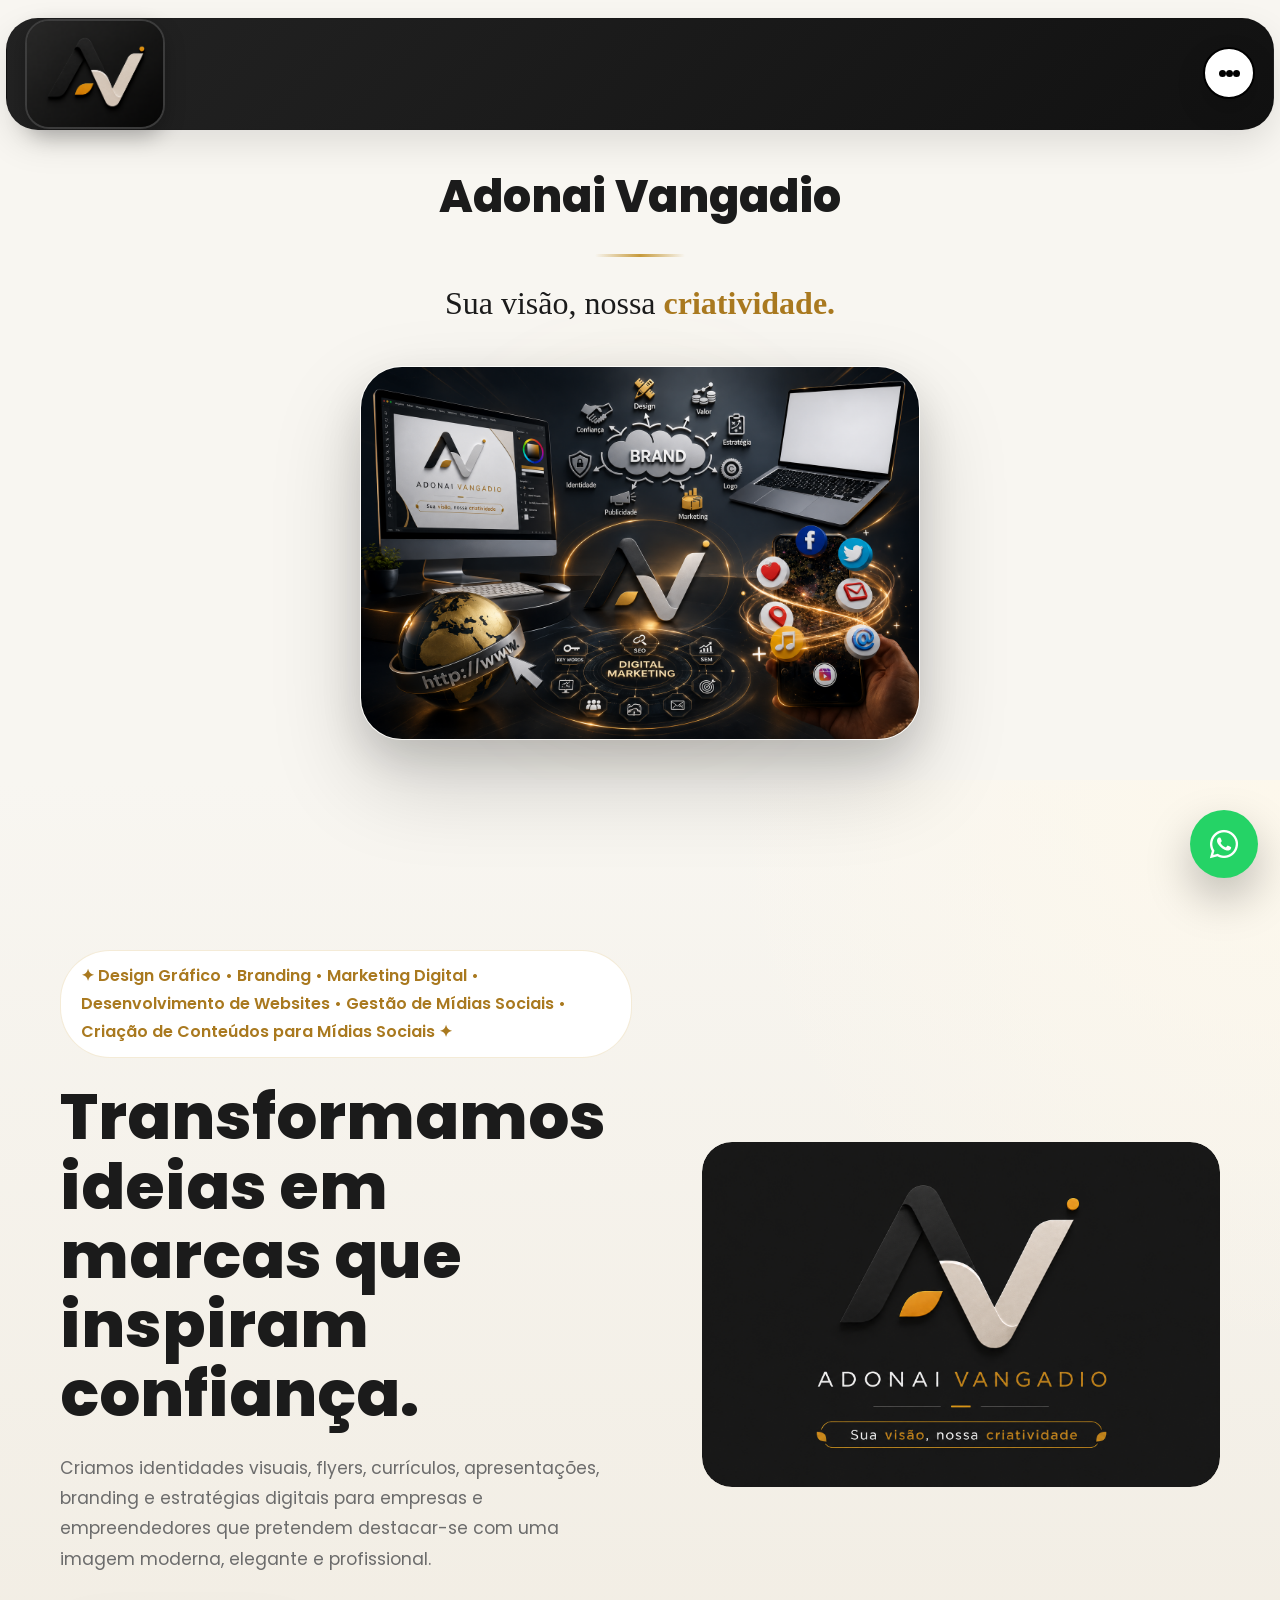
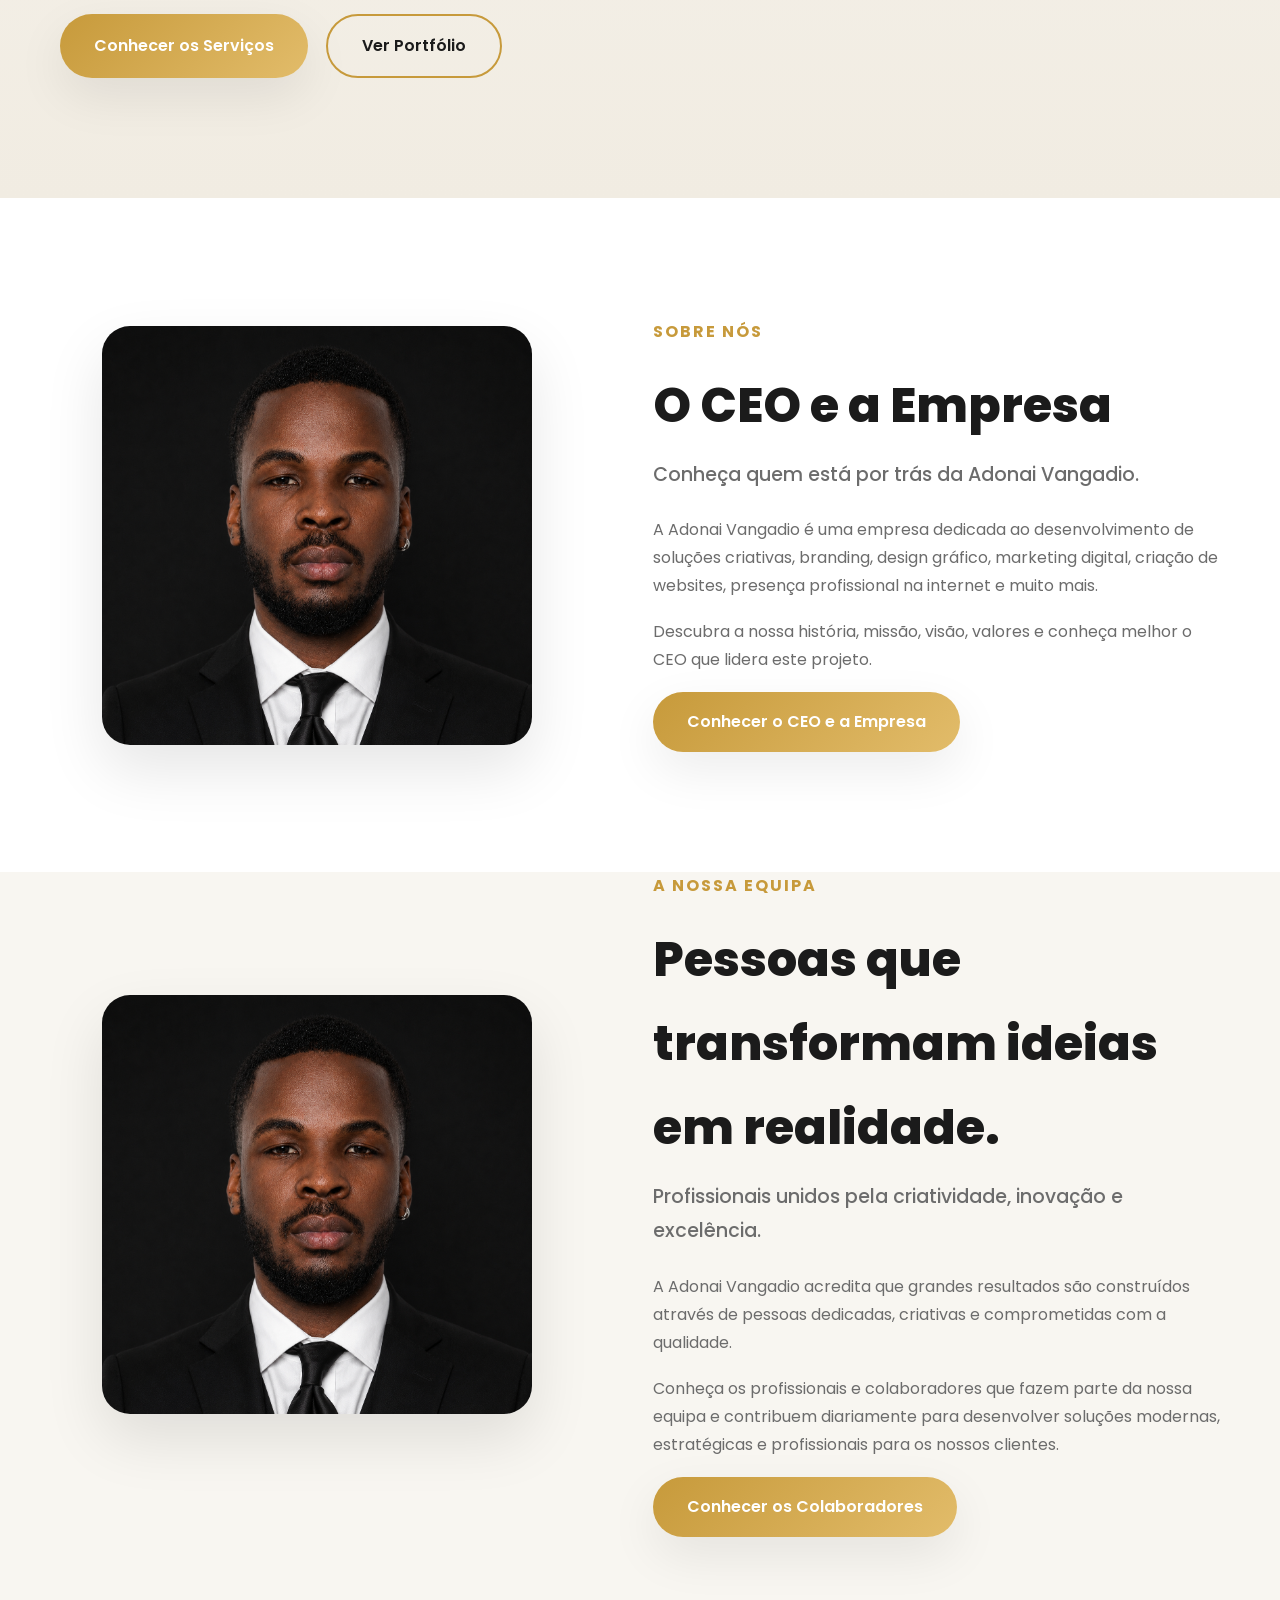
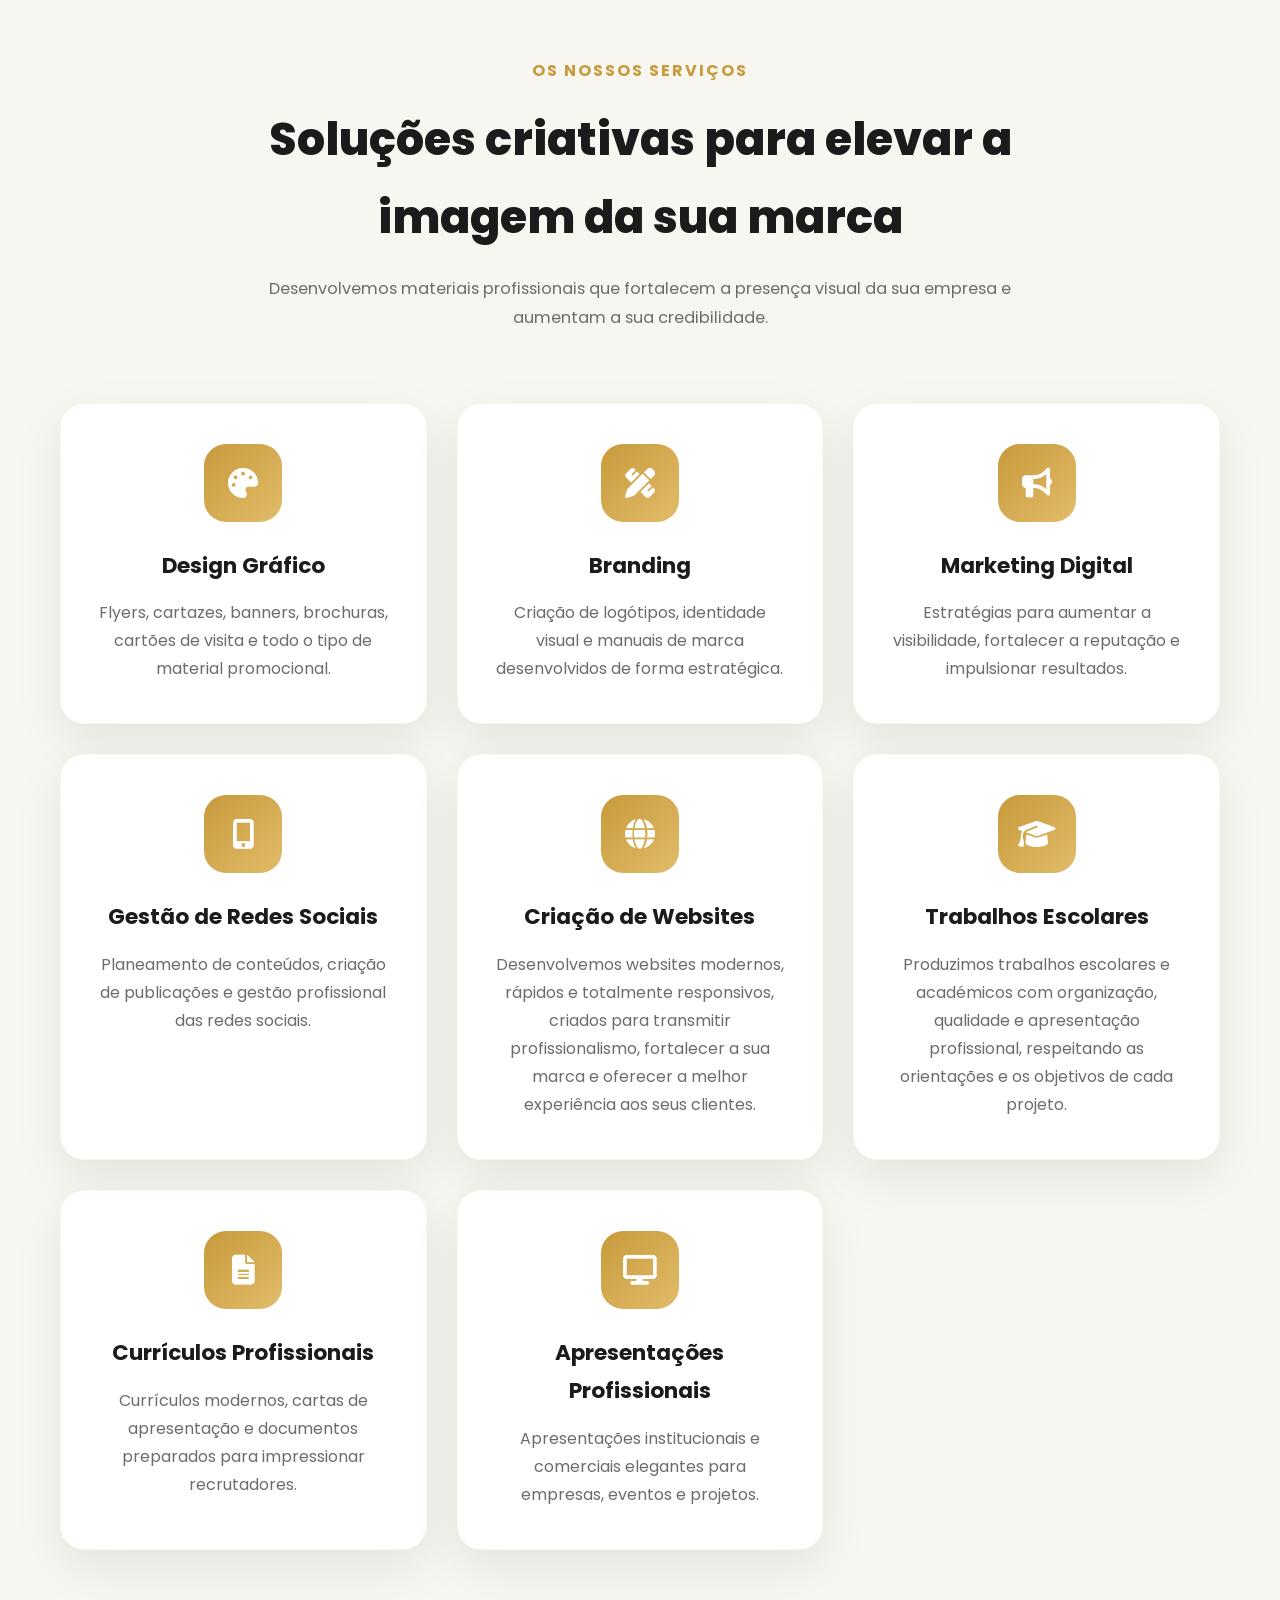
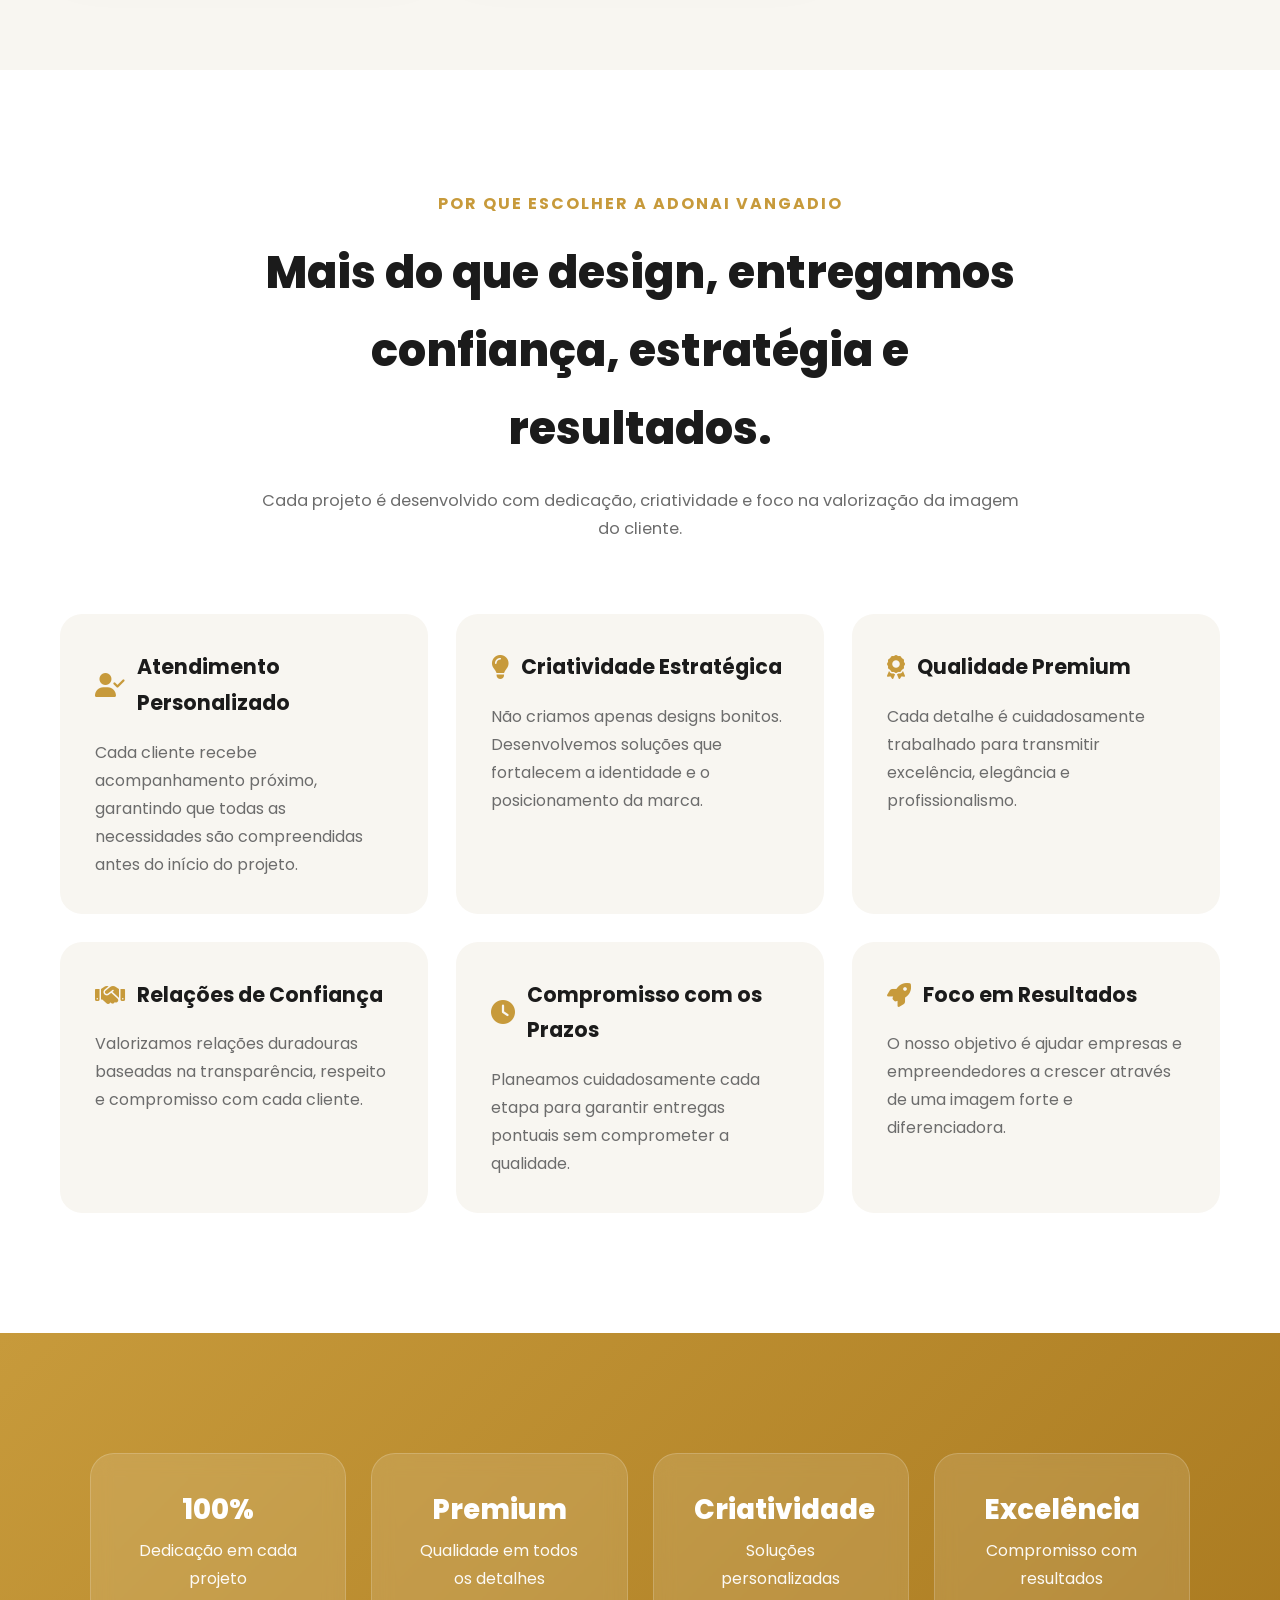
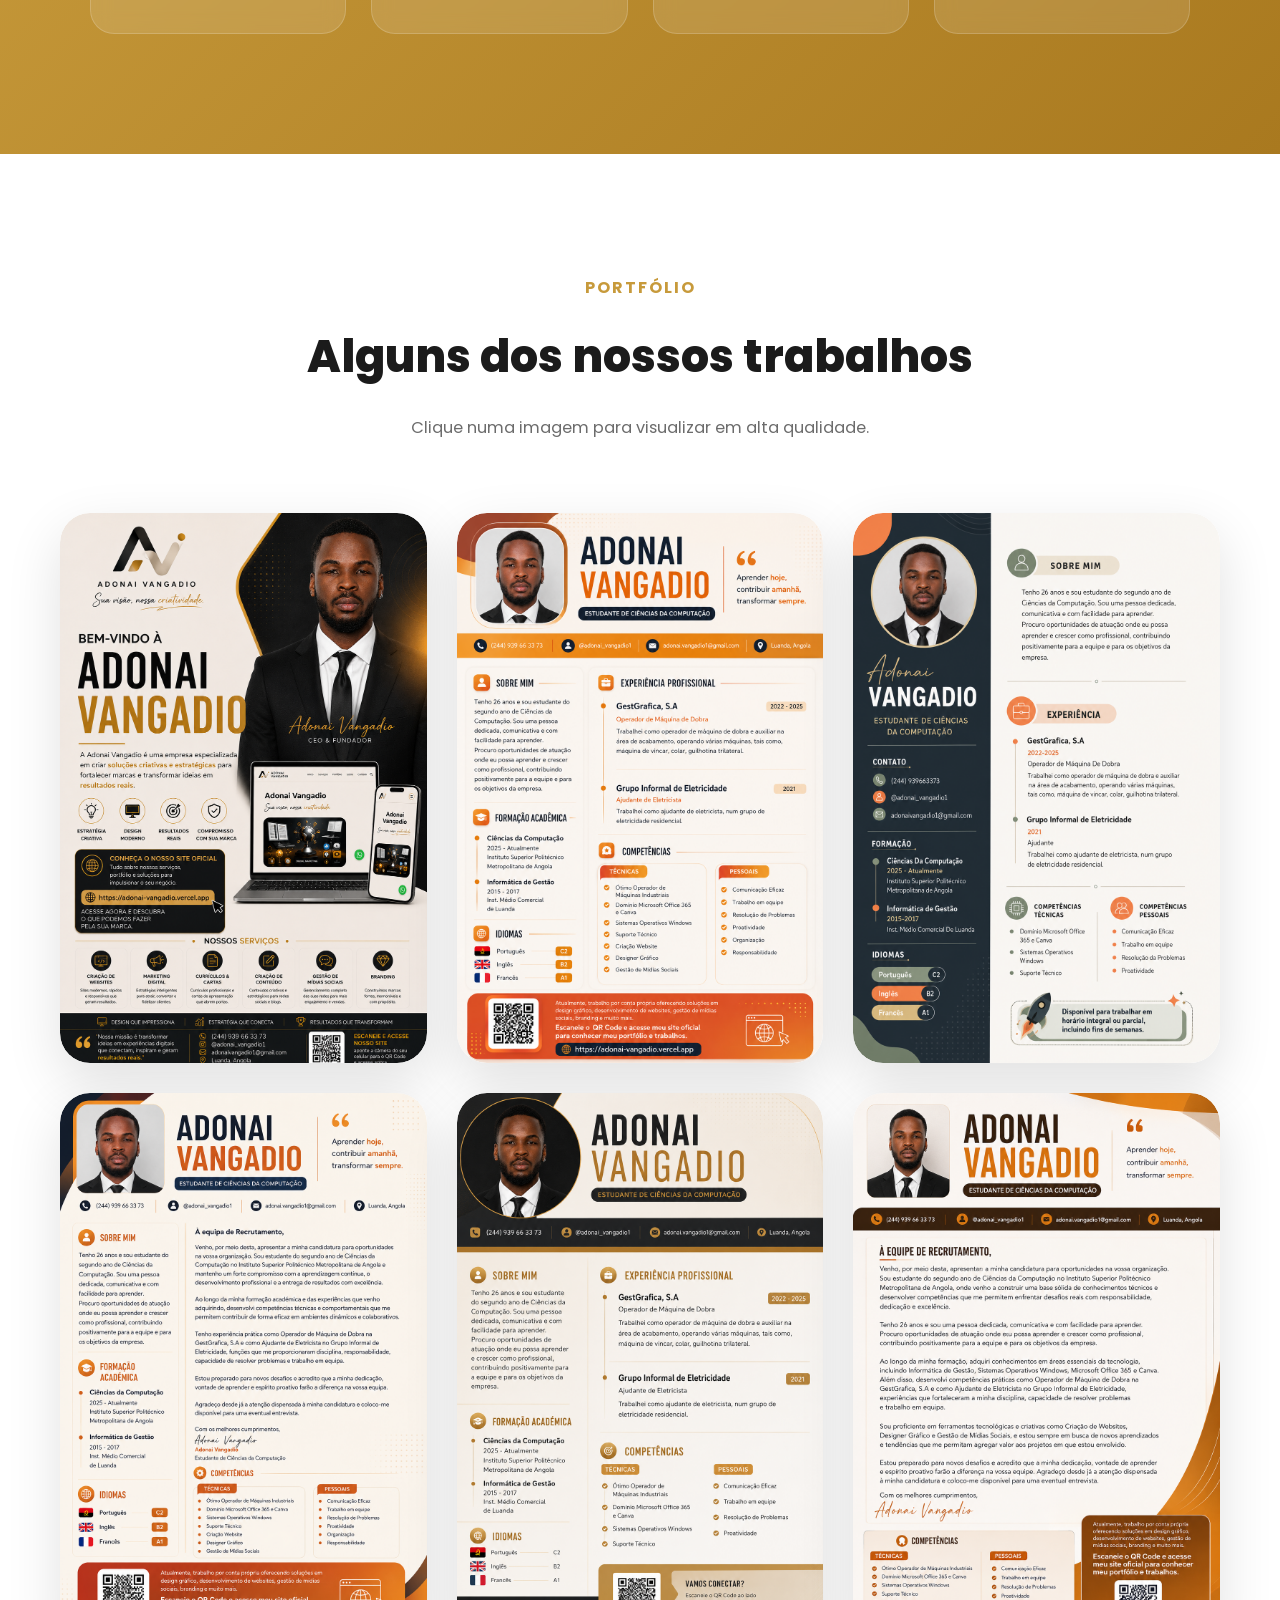
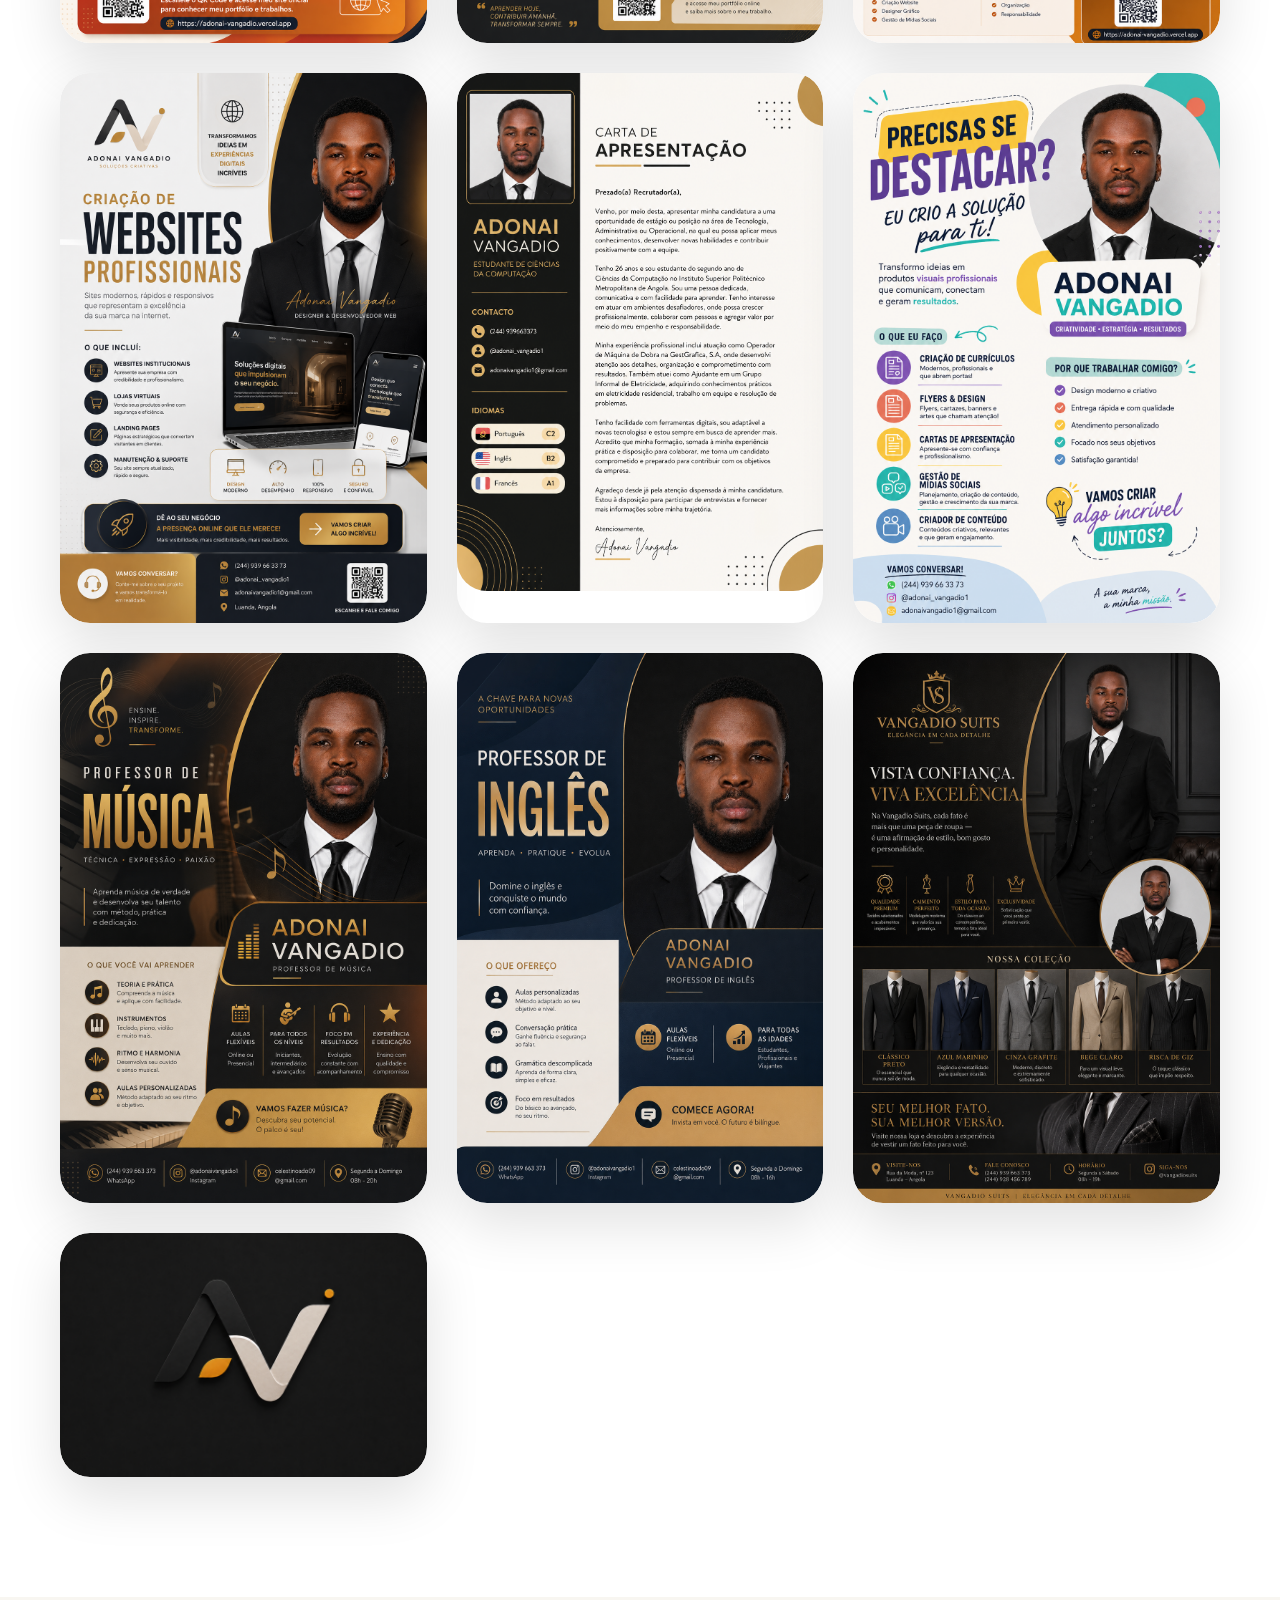
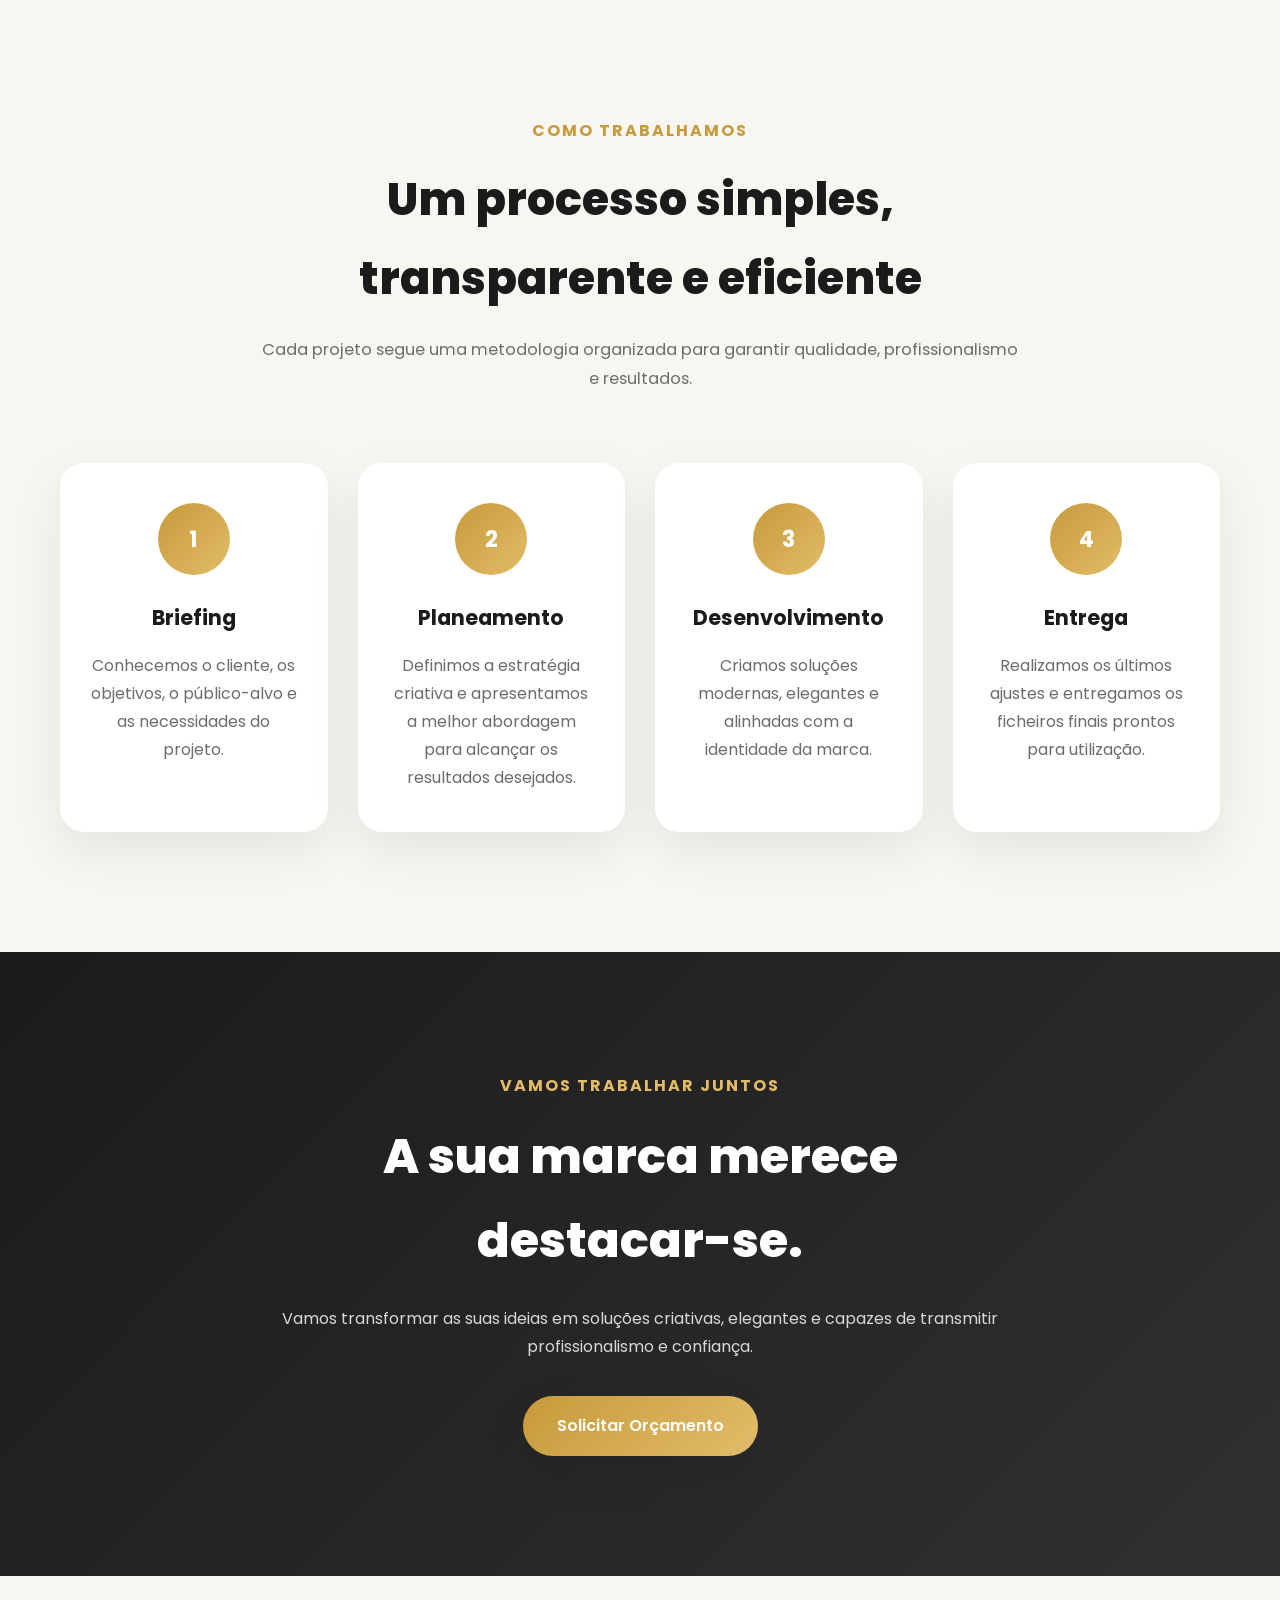
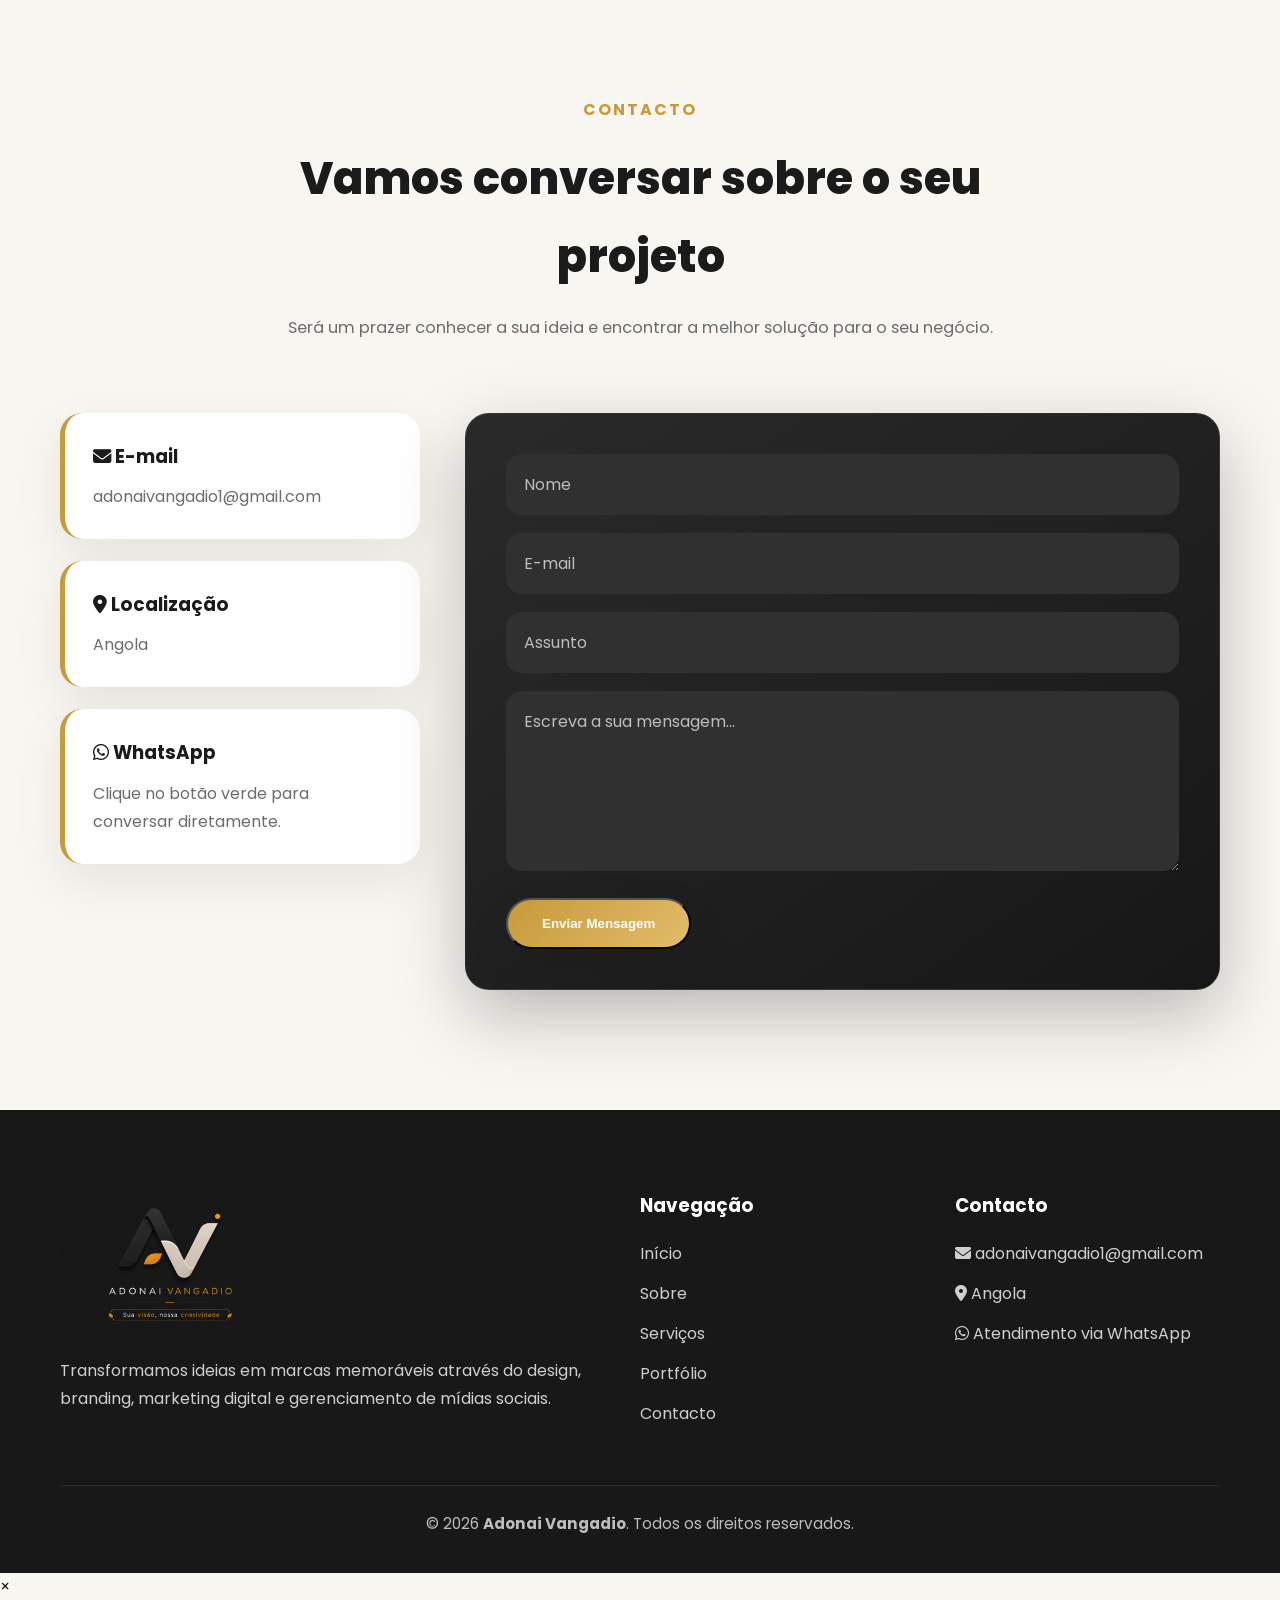
==== commit 58e76889: "Create index.html" ====
--- a/Adonai-Vangadio/index.html
+++ b/Adonai-Vangadio/index.html
@@ -121,16 +121,21 @@
 
     <nav class="nav-menu">
 
-                <a href="#inicio">Início</a>
-                <a href="#sobre">Sobre</a>
-                <a href="#servicos">Serviços</a>
-                <a href="#portfolio">Portfólio</a>
-                <a href="#contacto">Contacto</a>
-<div class="menu-signature">
-    Adonai Vangadio
-</div>
-
-            </nav>
+    <a href="#inicio">Início</a>
+
+    <a href="#sobre">Sobre</a>
+
+    <a href="#colaboradores">Colaboradores</a>
+
+    <a href="#servicos">Serviços</a>
+
+    <a href="#portfolio">Portfólio</a>
+
+    <a href="#contacto">Contacto</a>
+
+</nav>
+
+          
 
         </div>
 
@@ -226,62 +231,138 @@
 
     </section>
 
+<!--=========================================
+SOBRE (RESUMIDO)
+==========================================-->
+
+<section id="sobre">
+
+    <div class="container">
+
+        <div class="about-grid">
+
+            <div class="about-image fade-in">
+
+                <img src="images/minhafotoceo.png" alt="CEO Adonai Vangadio">
+
+            </div>
+
+            <div class="about-content fade-in">
+
+                <span class="section-tag">
+                    SOBRE NÓS
+                </span>
+
+                <h2>
+                    O CEO e a Empresa
+                </h2>
+
+                <h3>
+                    Conheça quem está por trás da Adonai Vangadio.
+                </h3>
+
+                <p>
+                    A Adonai Vangadio é uma empresa dedicada ao desenvolvimento
+                    de soluções criativas, branding, design gráfico, marketing
+                    digital, criação de websites, presença profissional na internet e muito mais.
+                </p>
+
+                <p>
+                    Descubra a nossa história, missão, visão, valores e conheça
+                    melhor o CEO que lidera este projeto.
+                </p>
+
+                <a href="pages/sobre.html" class="btn-primary">
+                    Conhecer o CEO e a Empresa
+                </a>
+
+            </div>
+
+        </div>
+
+    </div>
+
+</section>
+
 <!-- ======================================
-SOBRE O CEO
+COLABORADORES
 ====================================== -->
 
-<section id="sobre">
+<section id="colaboradores">
 
     <div class="container">
 
         <div class="about-grid">
 
+
             <div class="about-image fade-in">
 
                 <img src="images/minhafotoceo.png"
-                    alt="Adonai Vangadio">
-
-            </div>
+                     alt="Equipa Adonai Vangadio">
+
+            </div>
+
 
             <div class="about-content fade-in">
 
+
                 <span class="section-tag">
 
-                    SOBRE O CEO  E ENPRESA
+                    A NOSSA EQUIPA
 
                 </span>
 
+
                 <h2>
 
-                    Adonai Vangadio
+                    Pessoas que transformam ideias em realidade.
 
                 </h2>
 
-              
-
-              <p>
-A empresa <strong>Adonai Vangadio</strong> nasceu com a missão de ajudar empresas, empreendedores e profissionais a construir marcas fortes através do design, branding, marketing digital e soluções criativas de excelência. Cada projeto é desenvolvido com estratégia, inovação e atenção aos detalhes, para transmitir profissionalismo, credibilidade e confiança.
-</p>
-
-<p>
-À frente da empresa está Adonai Vangadio, fundador e CEO, cuja visão é transformar ideias em identidades visuais marcantes e soluções que geram valor para os clientes. A sua liderança combina criatividade, compromisso e uma busca constante pela excelência em cada trabalho realizado.
-</p>
-
-<p>
-Mais do que prestar serviços de design, a <strong>Adonai Vangadio</strong> procura estabelecer parcerias duradouras, oferecendo soluções personalizadas que fortalecem a presença das marcas no mercado e contribuem para o crescimento dos seus negócios.
-</p>
-
-                <a href="#contacto" class="btn-primary">
-
-                    Trabalhar Connosco
+
+                <h3>
+
+                    Profissionais unidos pela criatividade,
+                    inovação e excelência.
+
+                </h3>
+
+
+                <p>
+
+                    A Adonai Vangadio acredita que grandes resultados
+                    são construídos através de pessoas dedicadas,
+                    criativas e comprometidas com a qualidade.
+
+                </p>
+
+
+                <p>
+
+                    Conheça os profissionais e colaboradores que fazem
+                    parte da nossa equipa e contribuem diariamente para
+                    desenvolver soluções modernas, estratégicas e
+                    profissionais para os nossos clientes.
+
+                </p>
+
+
+                <a href="pages/colaboradores.html"
+                   class="btn-primary">
+
+                    Conhecer os Colaboradores
 
                 </a>
 
-            </div>
-
-        </div>
-
-    </div>
+
+            </div>
+
+
+        </div>
+
+
+    </div>
+
 
 </section>
 
--- a/Adonai-Vangadio/css/style.css
+++ b/Adonai-Vangadio/css/style.css
@@ -379,19 +379,32 @@
     position:relative;
 
 }
-
-.hero-brand::before{
-
-   .hero-brand::before{
+Esse e a parte a substituir
+
+
+ .hero-brand::before{
 
     display:none;
 
 }
+
+.hero-brand h1{
+
+    font-size:2.8rem;
+    font-weight:800;
+    color:var(--black);
+
+}
+
+.hero-brand h1::after{
+
+    content:"";
+    display:block;
 
     width:90px;
     height:3px;
 
-    margin:0 auto 20px;
+    margin:18px auto;
 
     border-radius:20px;
 
@@ -403,45 +416,11 @@
     );
 
 }
-.hero-brand h1{
-
-    font-size:2.8rem;
-
-    font-weight:800;
-
-    color:var(--black);
-
-}
-
-.hero-brand h1::after{
-
-    content:"";
-
-    display:block;
-
-    width:90px;
-
-    height:3px;
-
-    margin:18px auto 18px;
-
-    border-radius:20px;
-
-    background:linear-gradient(
-        90deg,
-        transparent,
-        var(--gold),
-        transparent
-    );
-
-}
 
 .hero-brand p{
 
     margin-top:10px;
-
-    font-family:"Anattalia",cursive;
-
+    font-family:"Anattalia", cursive;
     font-size:2rem;
 
 }
@@ -2676,7 +2655,7 @@
 
     position:fixed !important;
 
-    top:25px !important;
+    top:47px !important;
 
     right:25px !important;
 
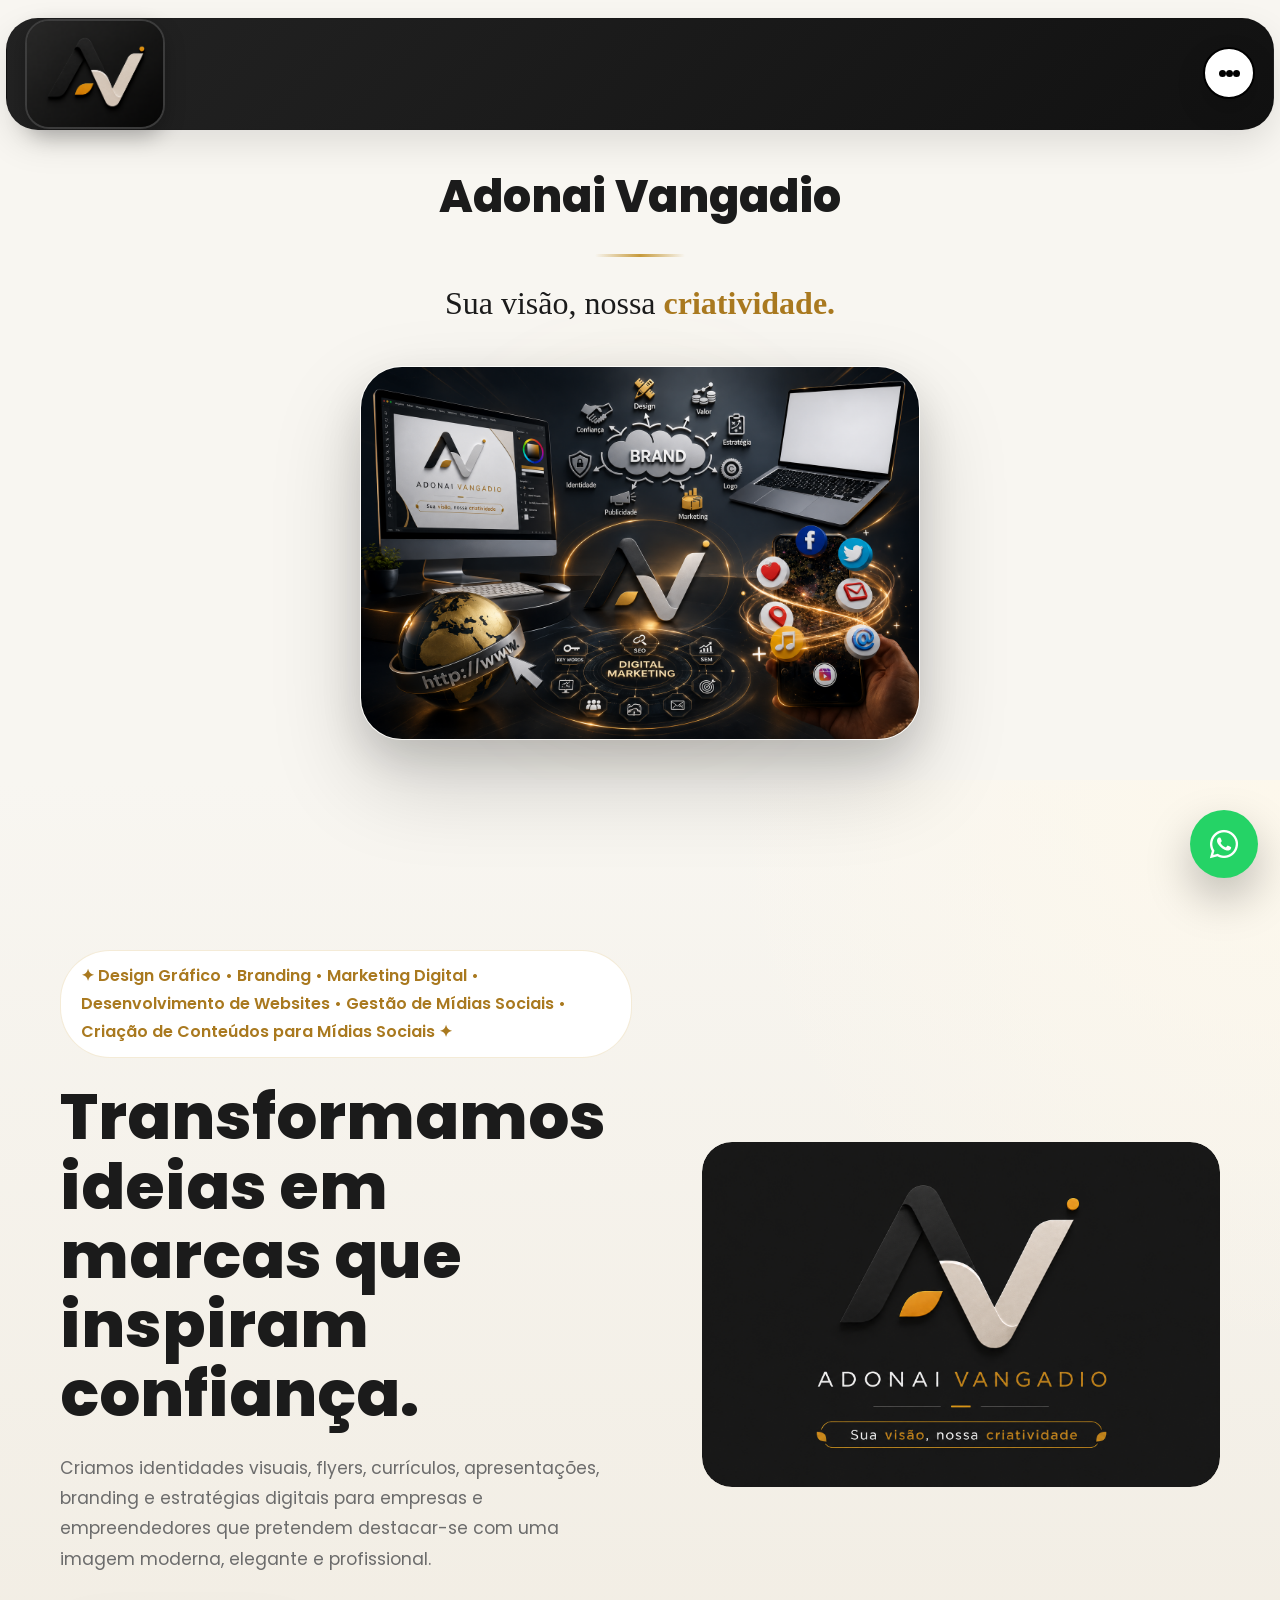
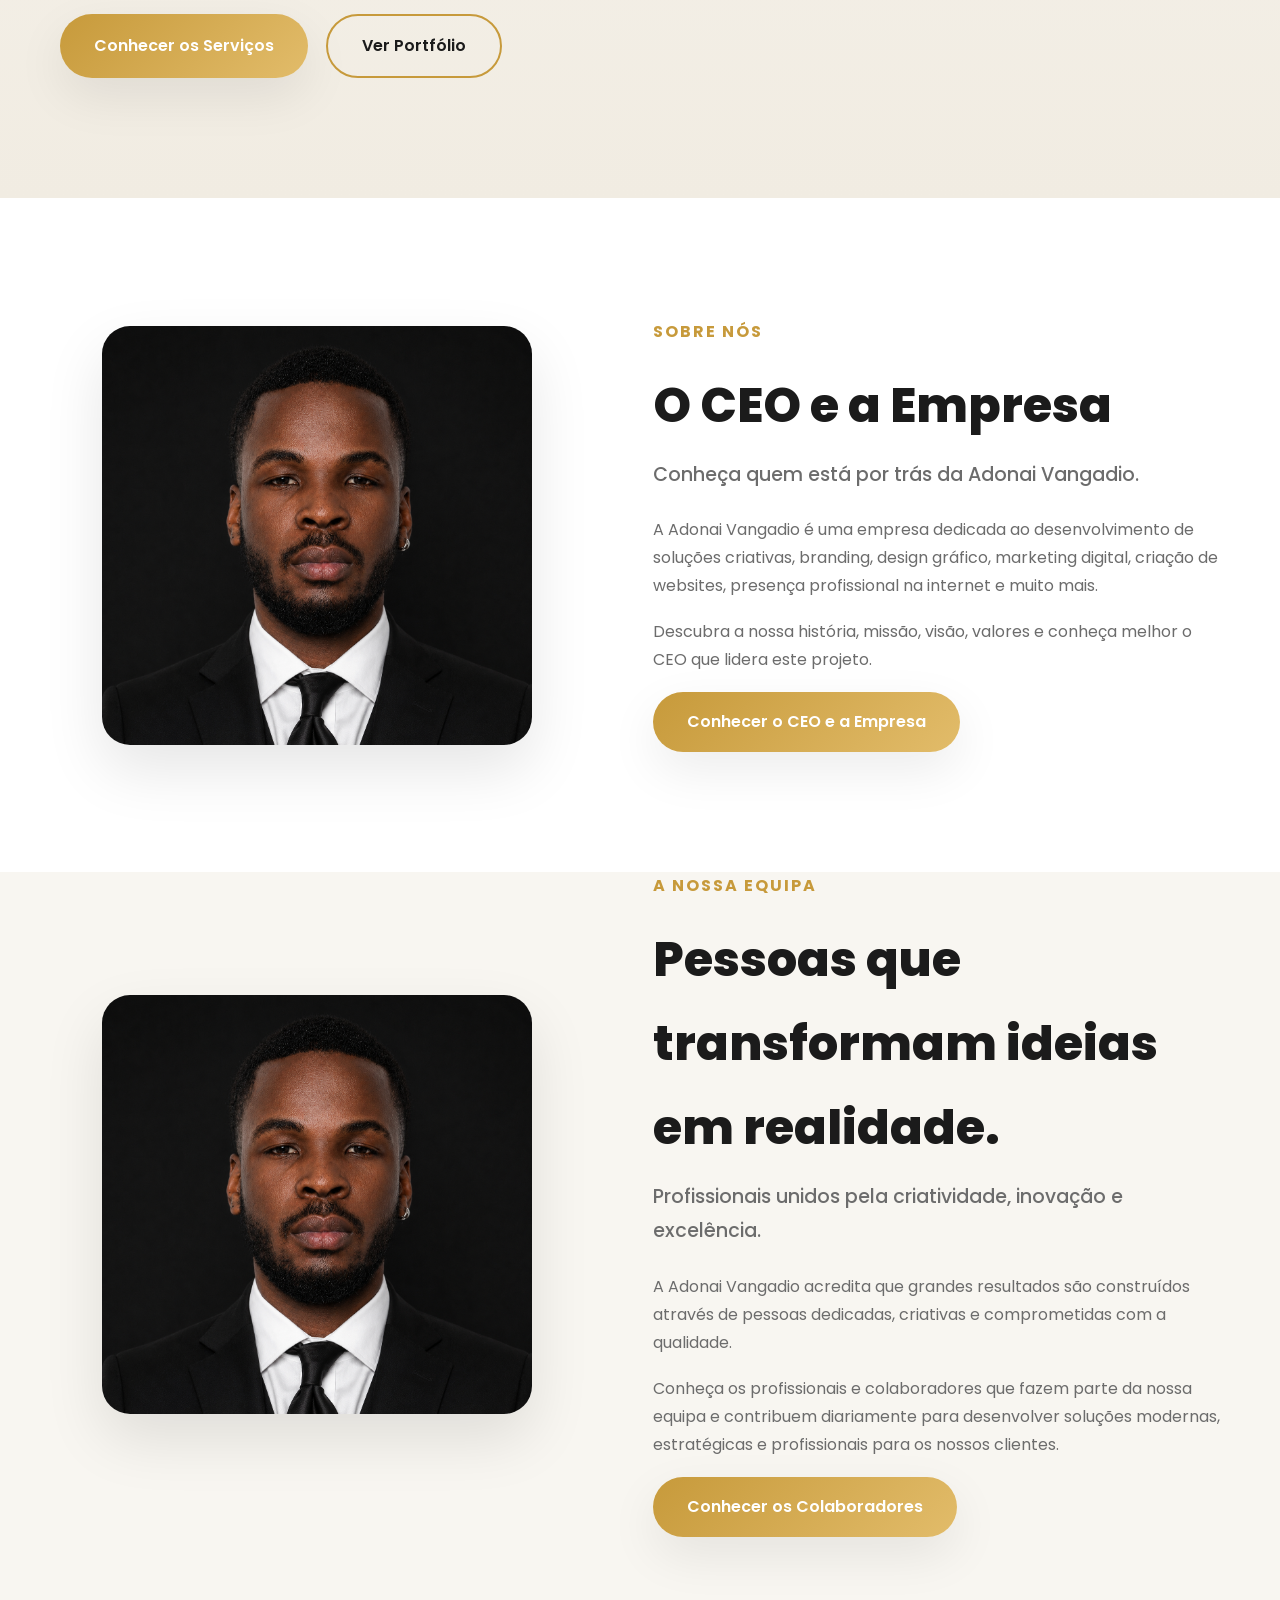
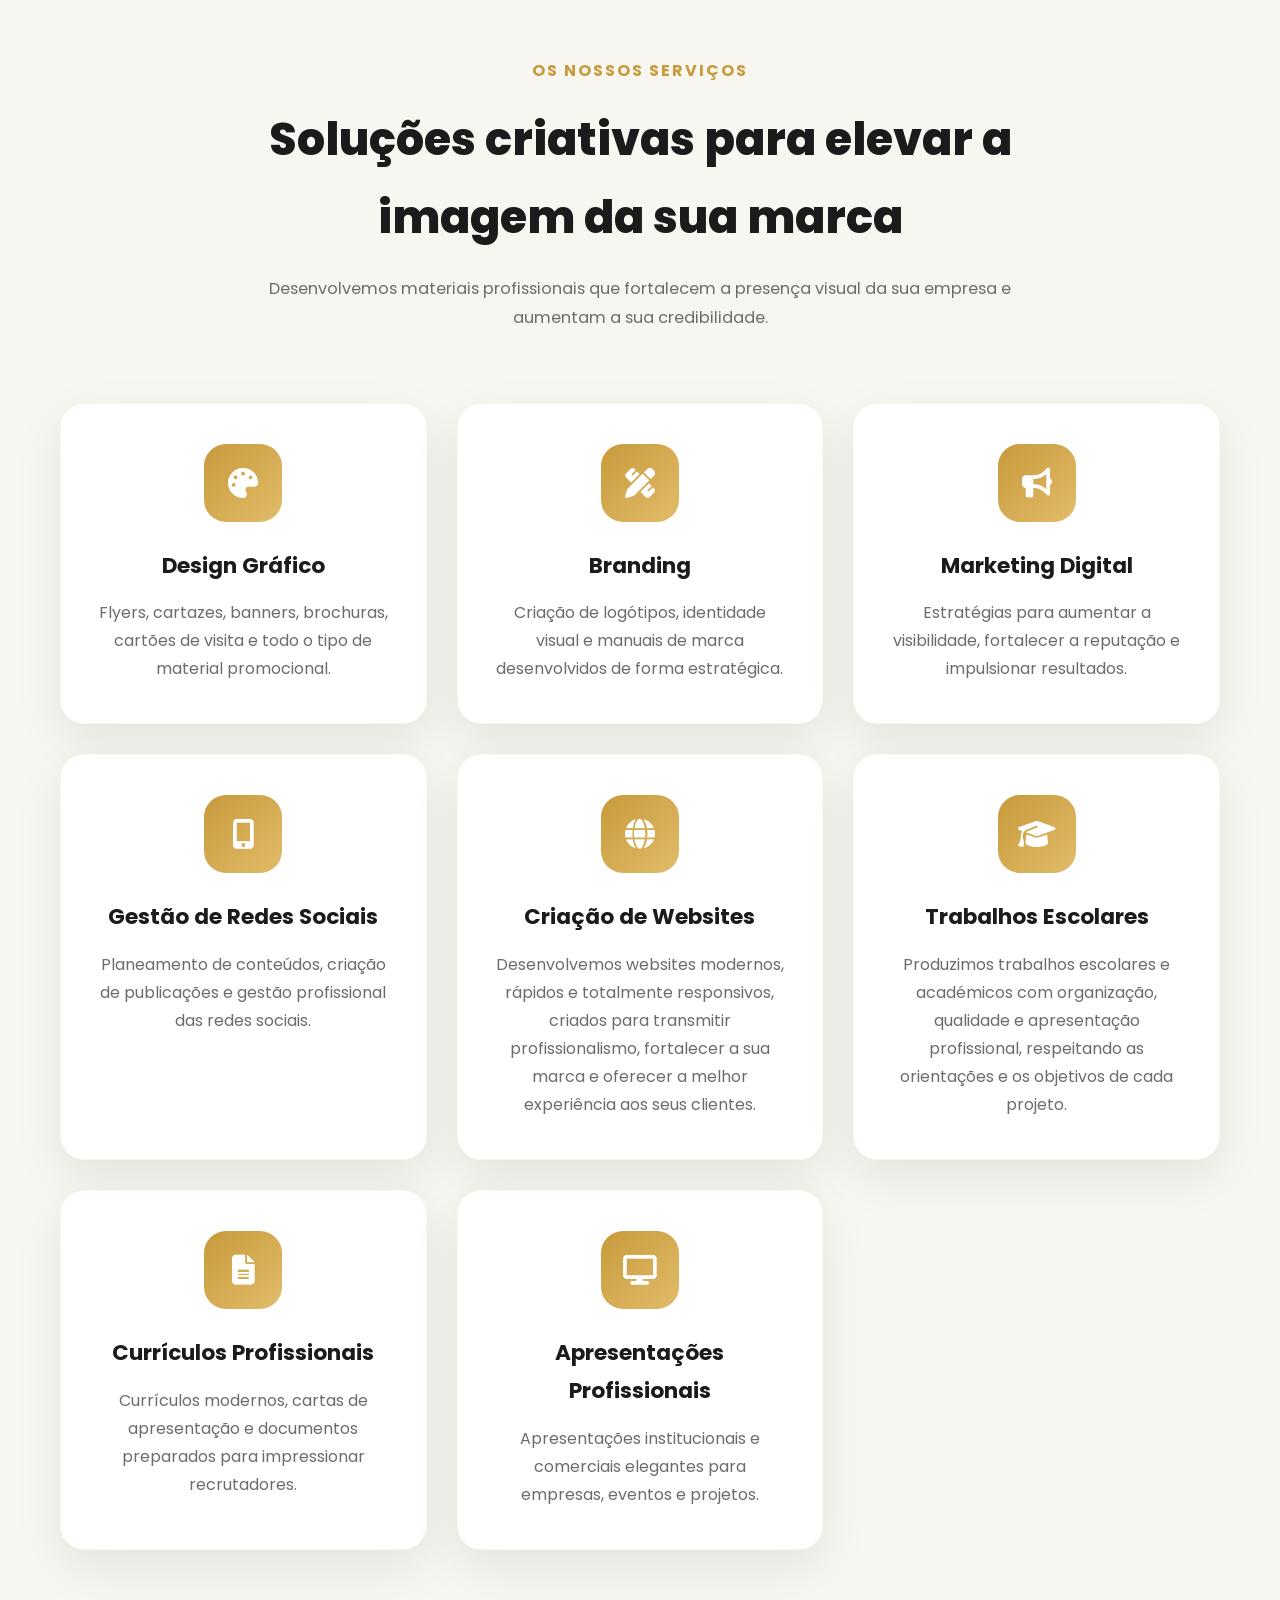
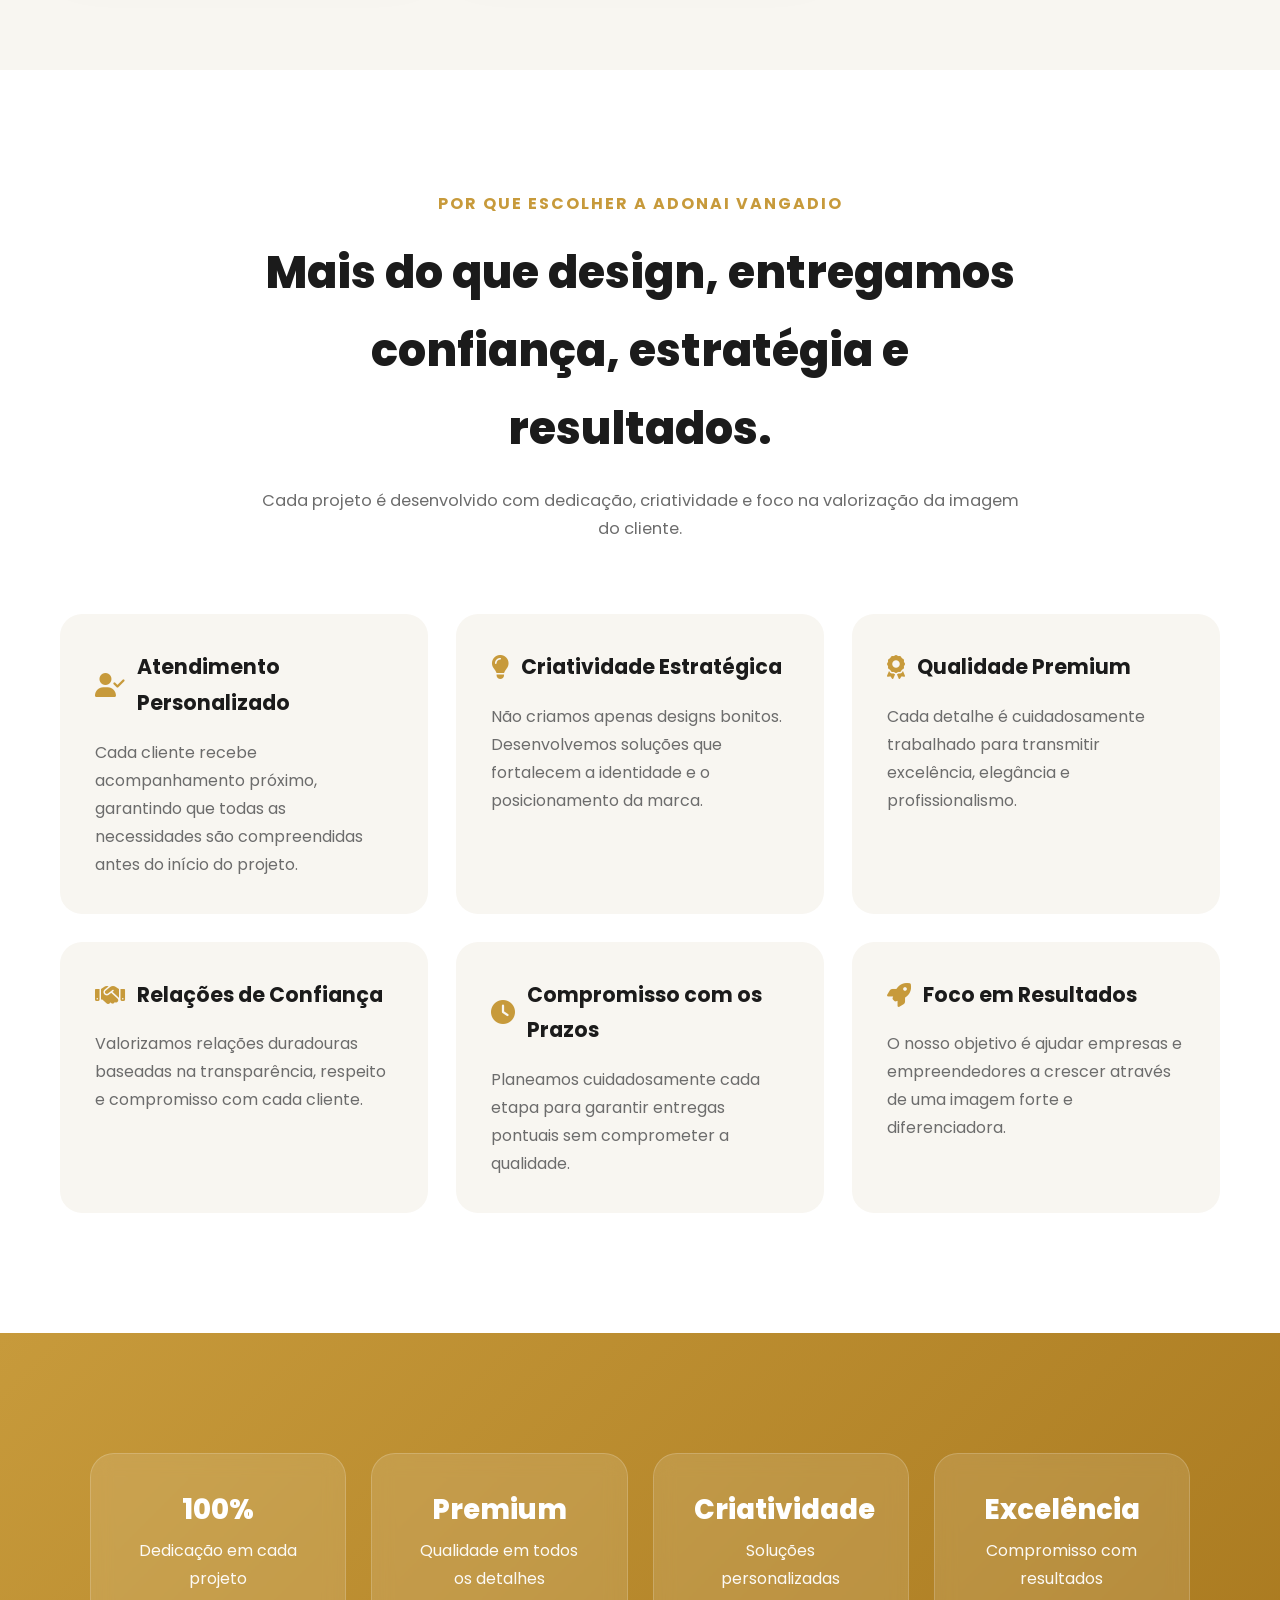
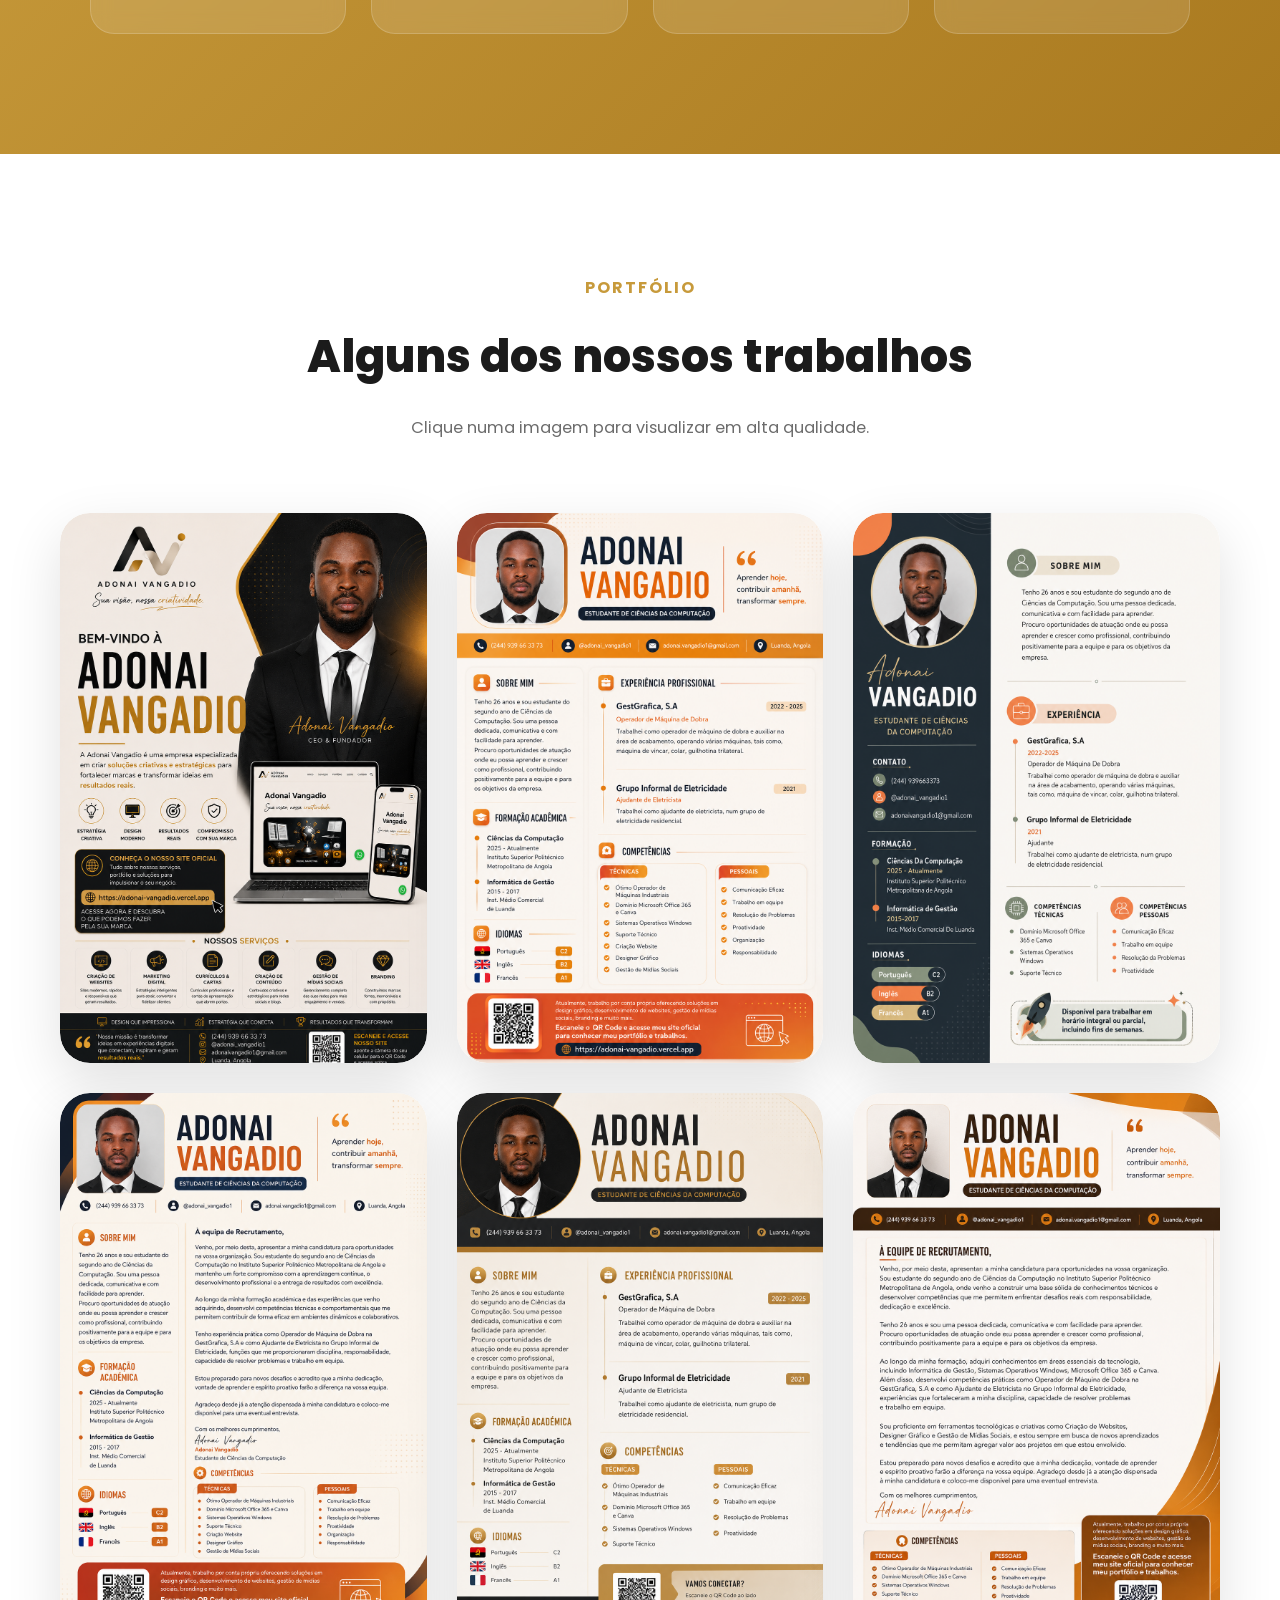
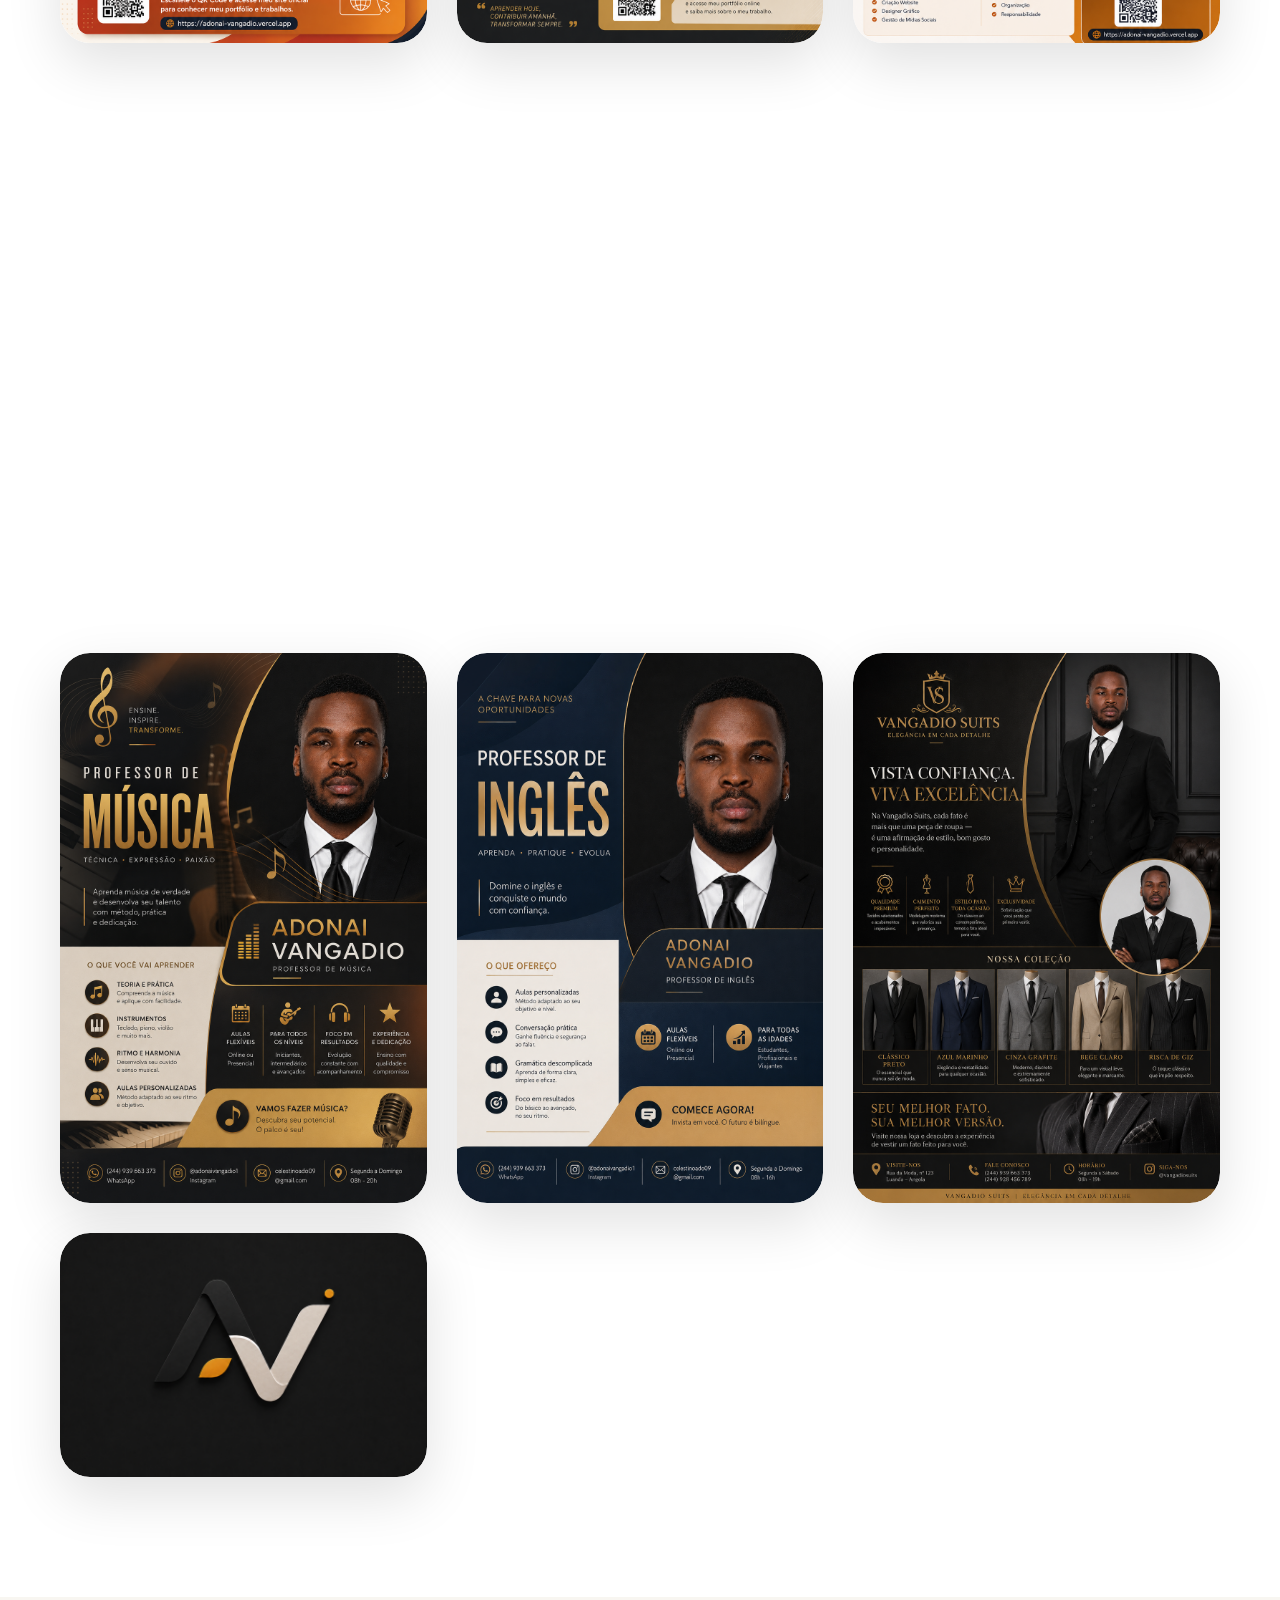
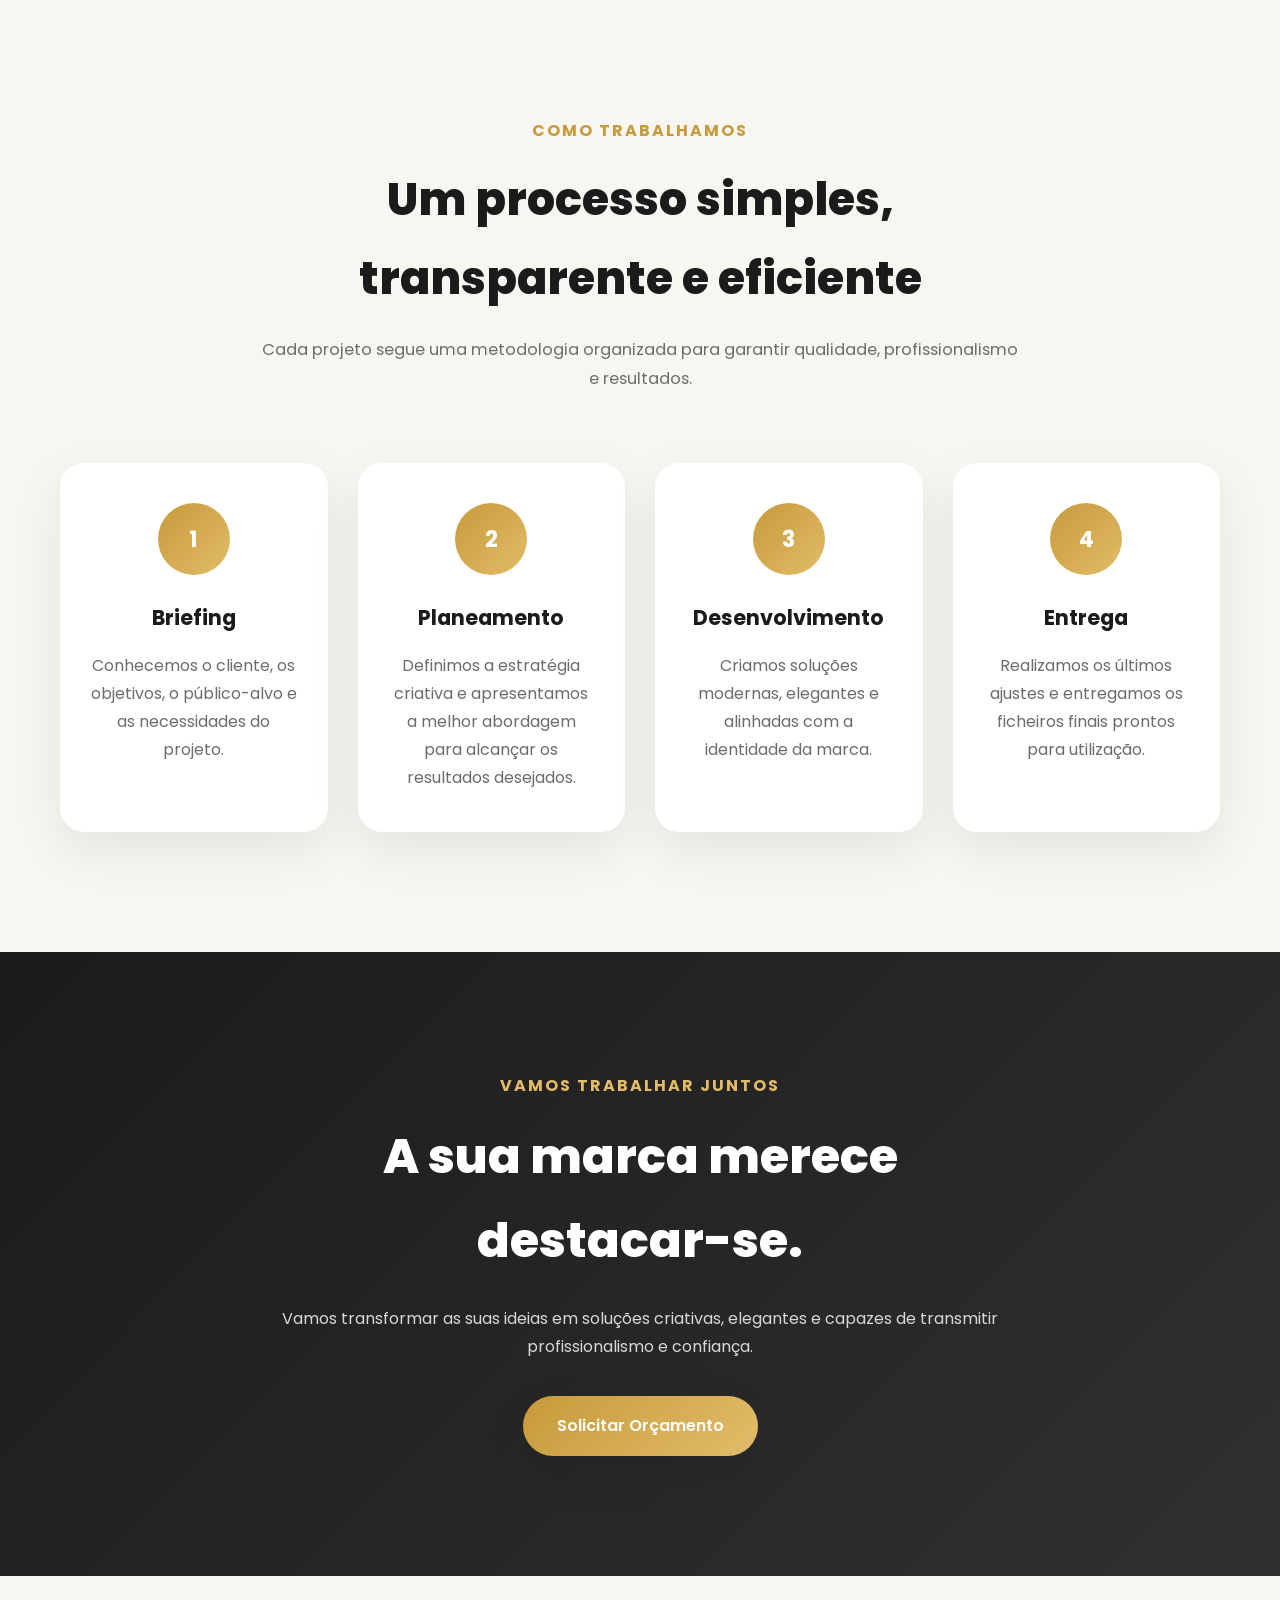
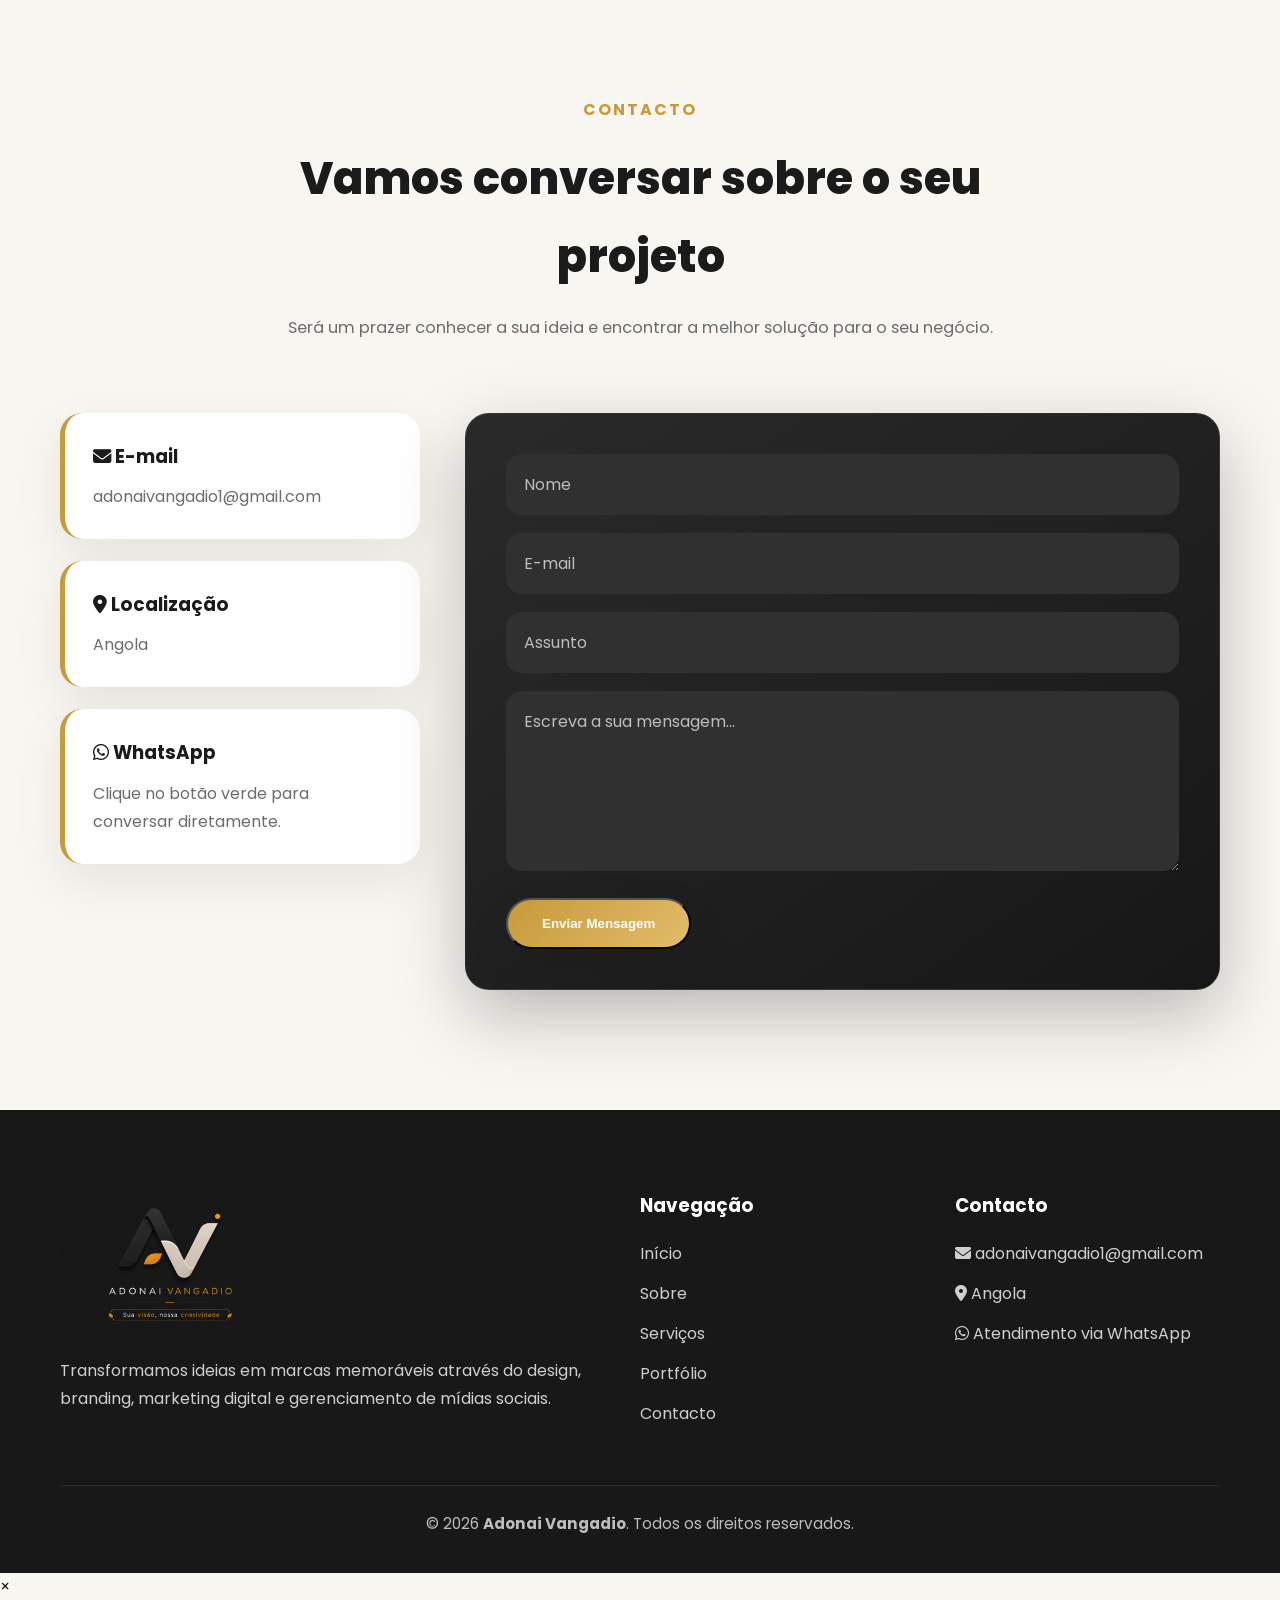
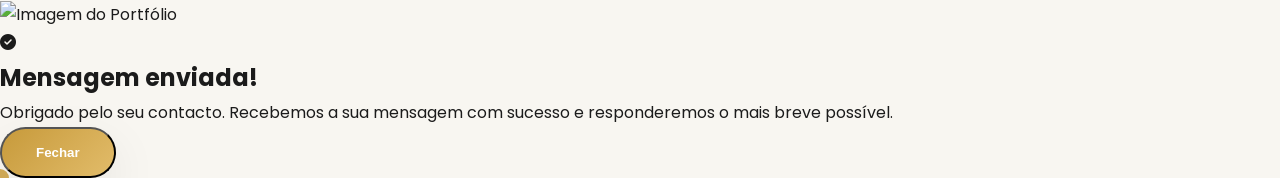
==== commit 888c570c: "Create index.html" ====
--- a/Adonai-Vangadio/index.html
+++ b/Adonai-Vangadio/index.html
@@ -1246,6 +1246,27 @@
 JAVASCRIPT
 ================================ -->
 
+<div id="successModal" class="success-modal">
+
+    <div class="success-box">
+
+        <i class="fa-solid fa-circle-check"></i>
+
+        <h2>Mensagem enviada!</h2>
+
+        <p>
+            Obrigado pelo seu contacto.
+            Recebemos a sua mensagem com sucesso e responderemos o mais breve possível.
+        </p>
+
+        <button id="closeSuccess" class="btn-primary">
+            Fechar
+        </button>
+
+    </div>
+
+</div>
+
 <script src="js/script.js"></script>
 
 </body>
--- a/Adonai-Vangadio/css/style.css
+++ b/Adonai-Vangadio/css/style.css
@@ -2749,7 +2749,7 @@
 }
 
 /*======================================================
-MENU - PRETO PREMIUM SOFT
+MENU - PRETO PREMIUM SOFT (AJUSTADO)
 ======================================================*/
 
 .nav-menu,
@@ -2769,6 +2769,20 @@
     box-shadow:
     0 25px 70px rgba(0,0,0,.35) !important;
 
+
+    width:260px !important; /* largura reduzida */
+
+}
+
+
+/* Espaçamento dos itens */
+
+.nav-menu{
+
+    gap:12px !important;
+
+    padding:25px !important;
+
 }
 
 
@@ -2778,10 +2792,12 @@
 
     color:#F5F5F5 !important;
 
-}
-
-
-/* Hover dos links */
+    padding:11px 14px !important;
+
+}
+
+
+/* Hover */
 
 .nav-menu a:hover{
 
@@ -2790,7 +2806,6 @@
     color:#D8AE52 !important;
 
 }
-
 /*======================================================
 ASSINATURA MAIS ELEVADA
 ======================================================*/
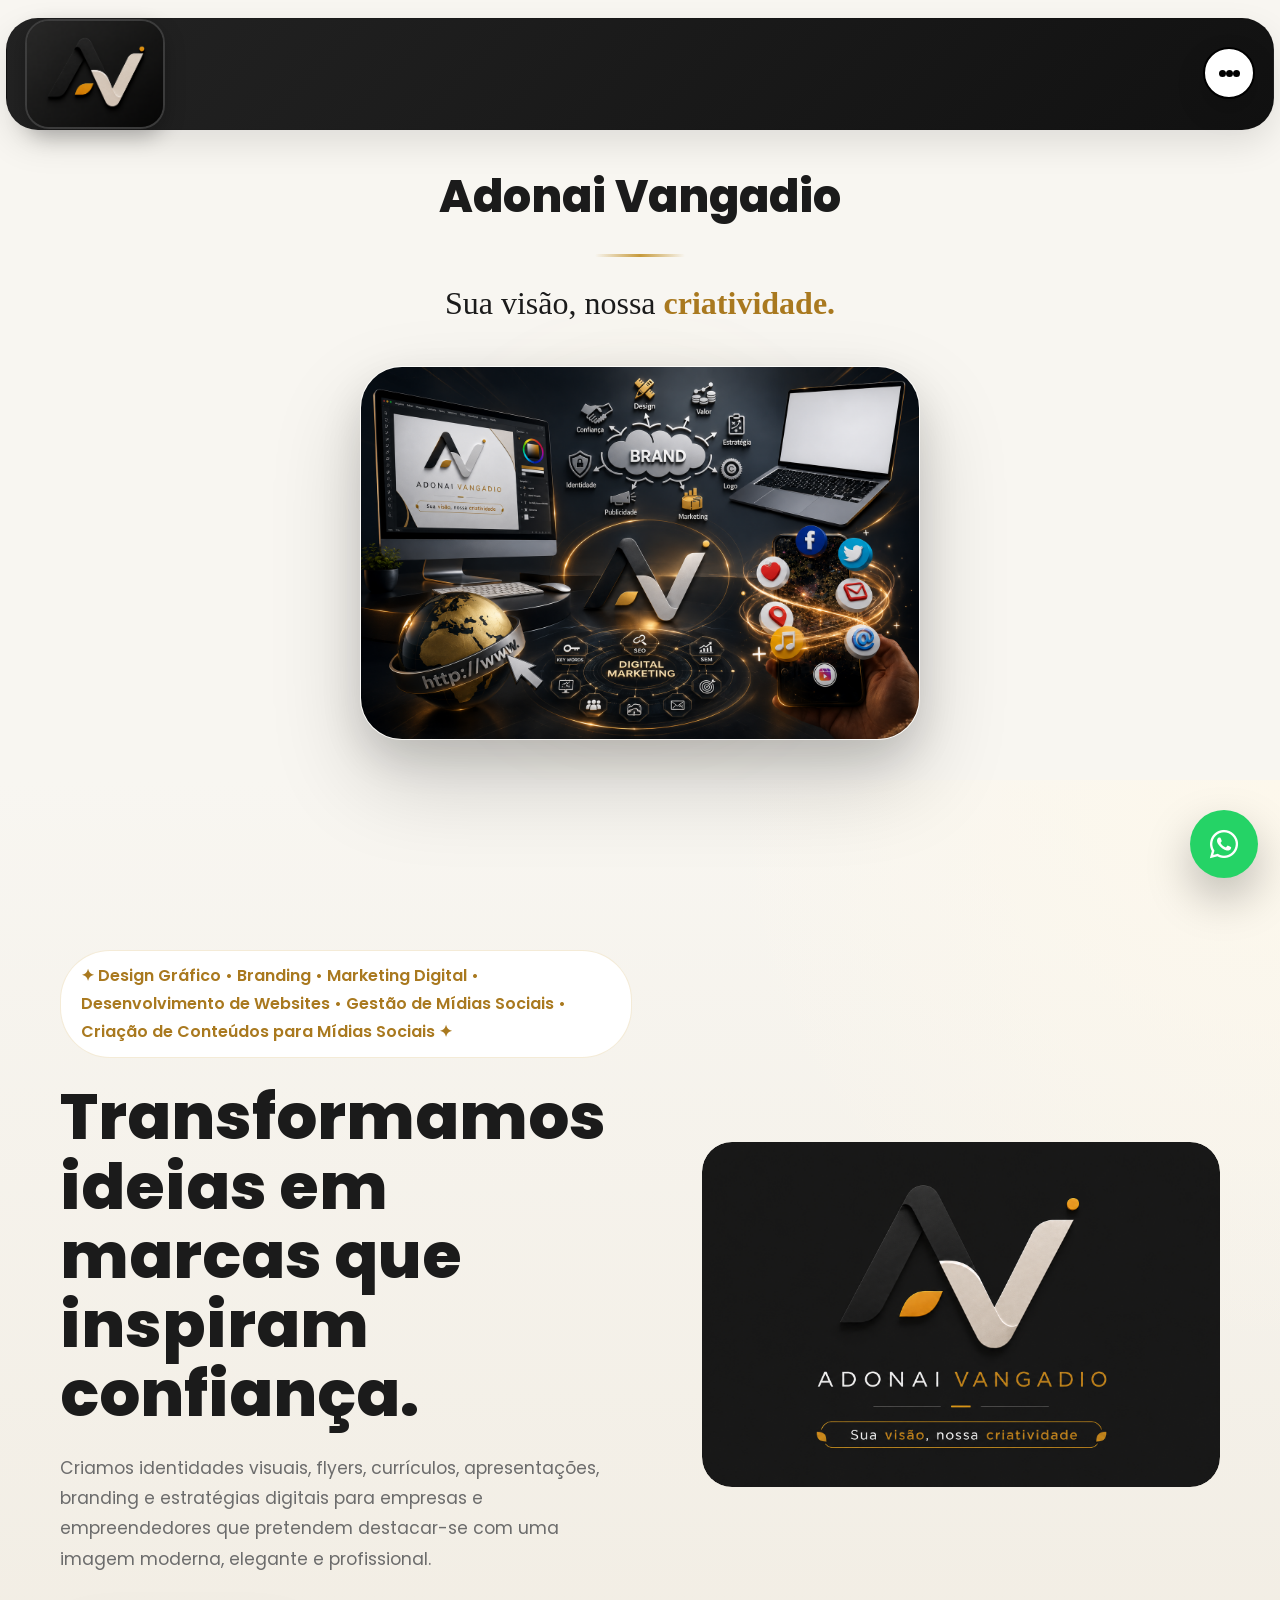
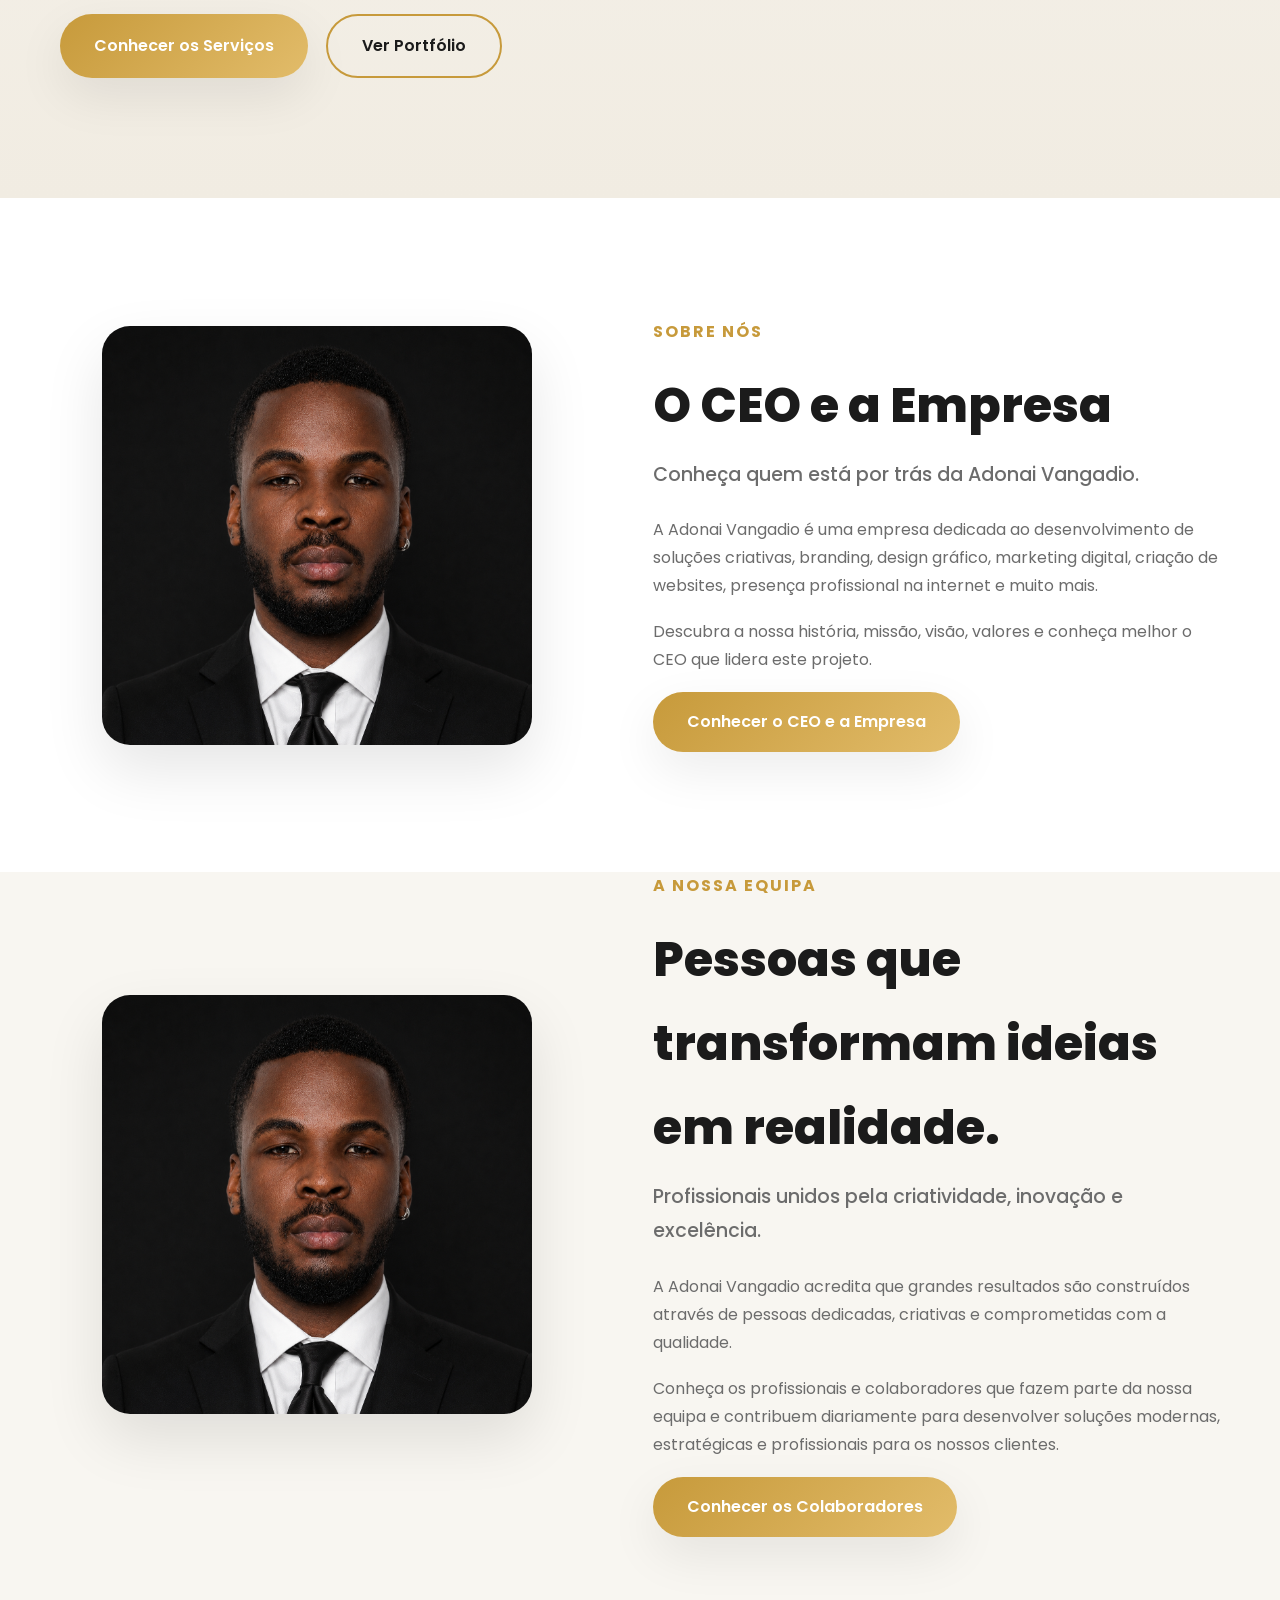
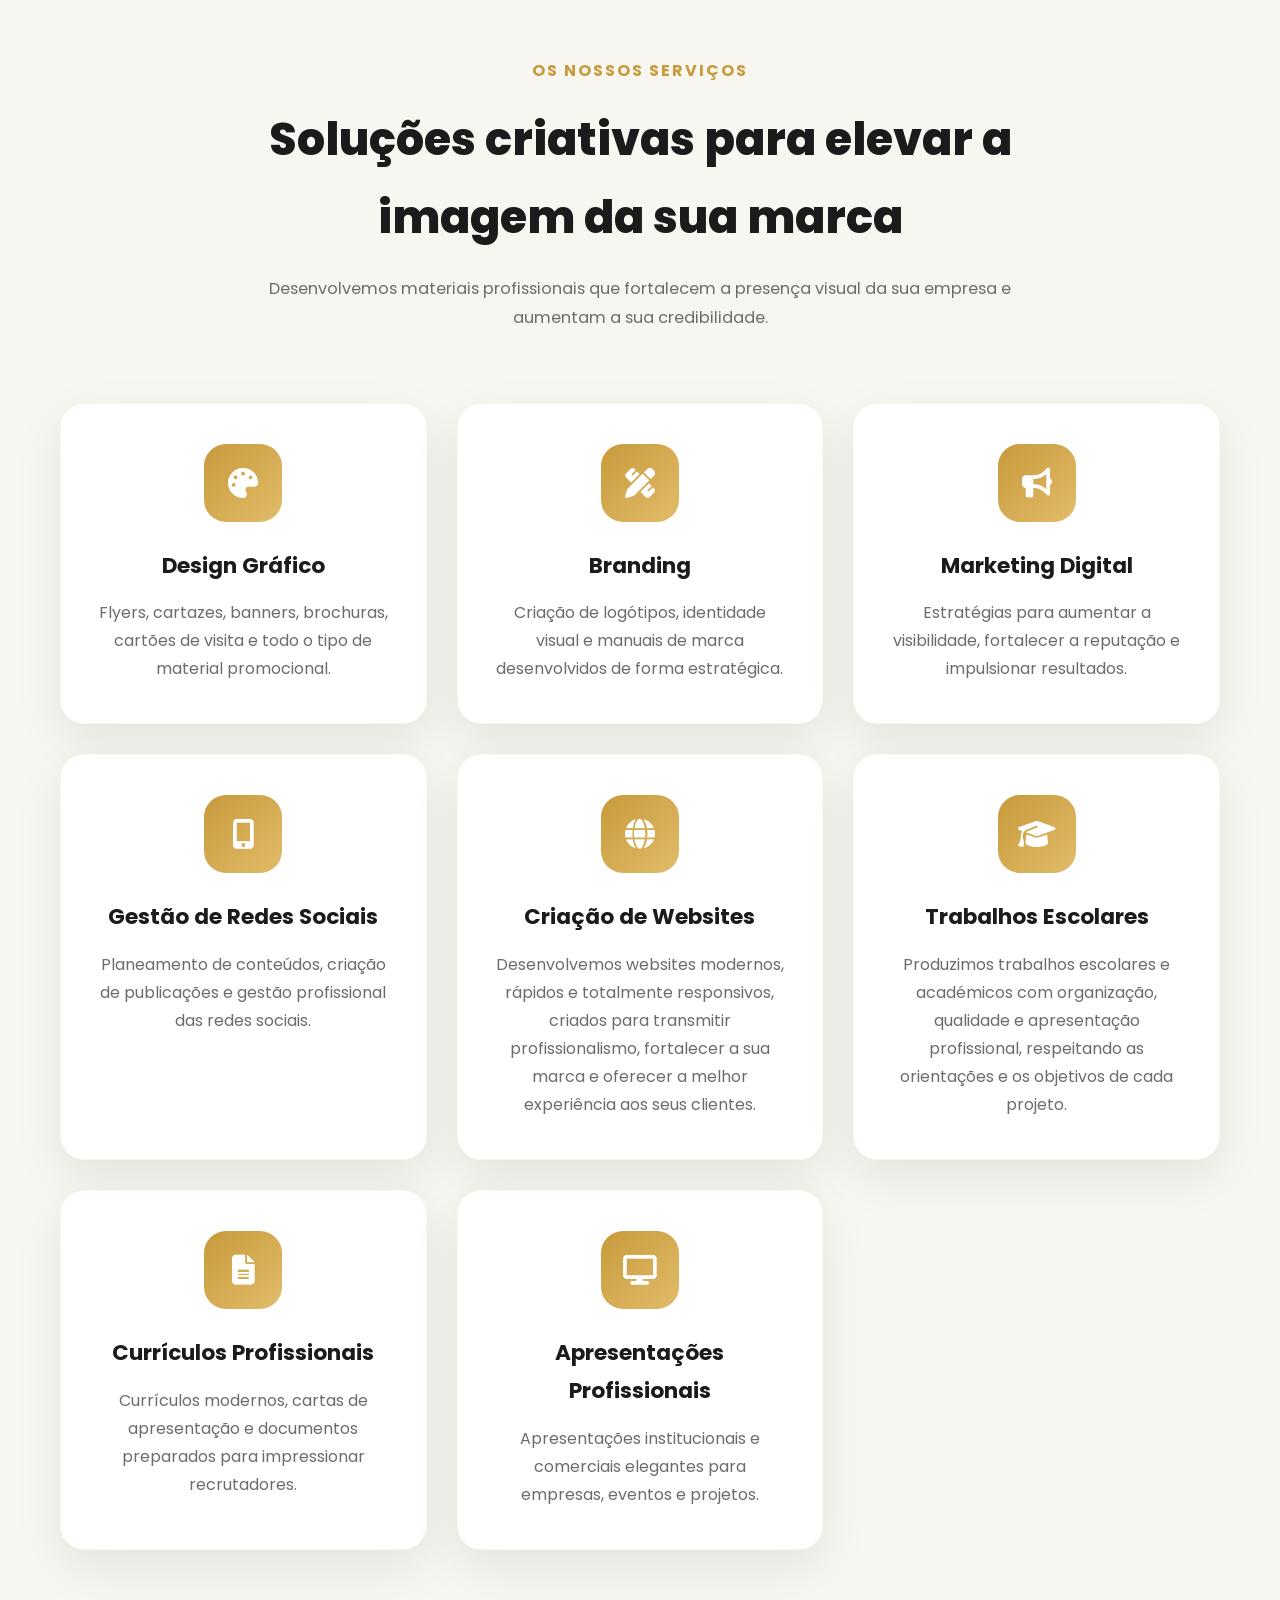
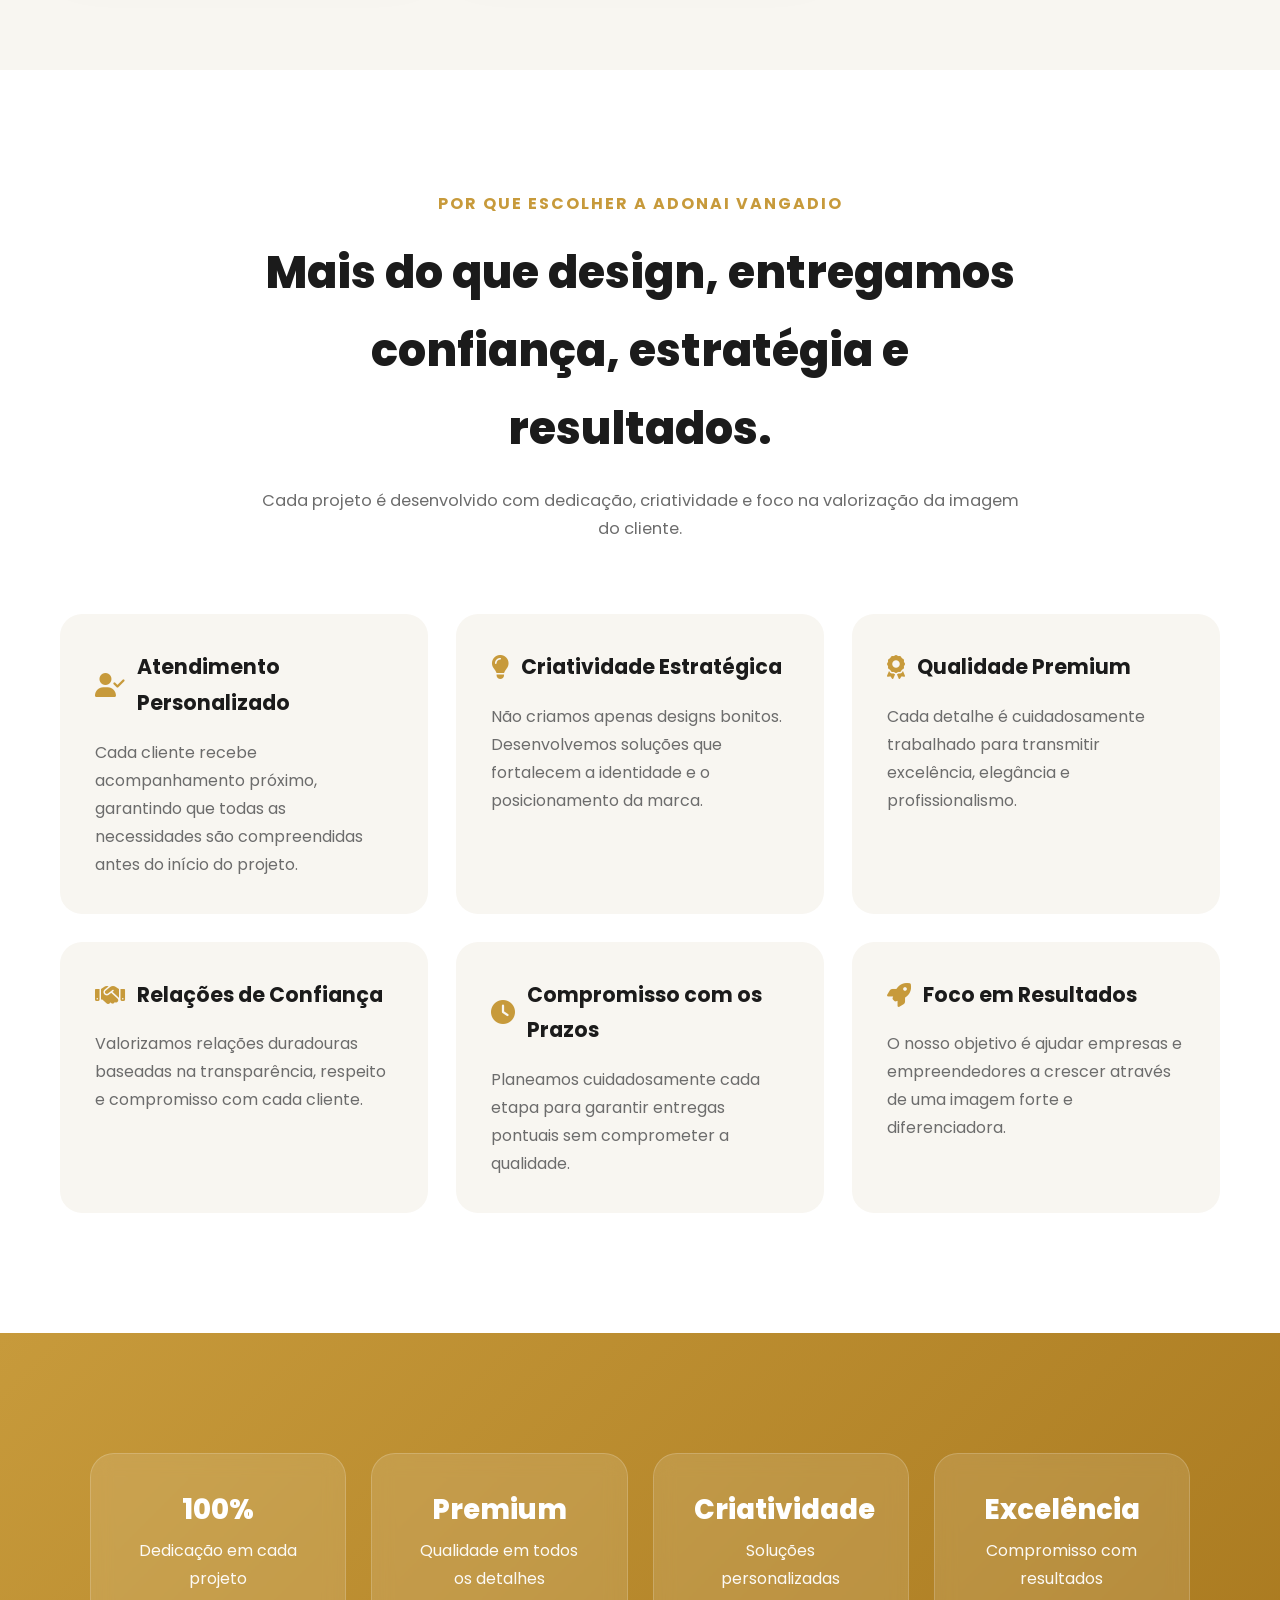
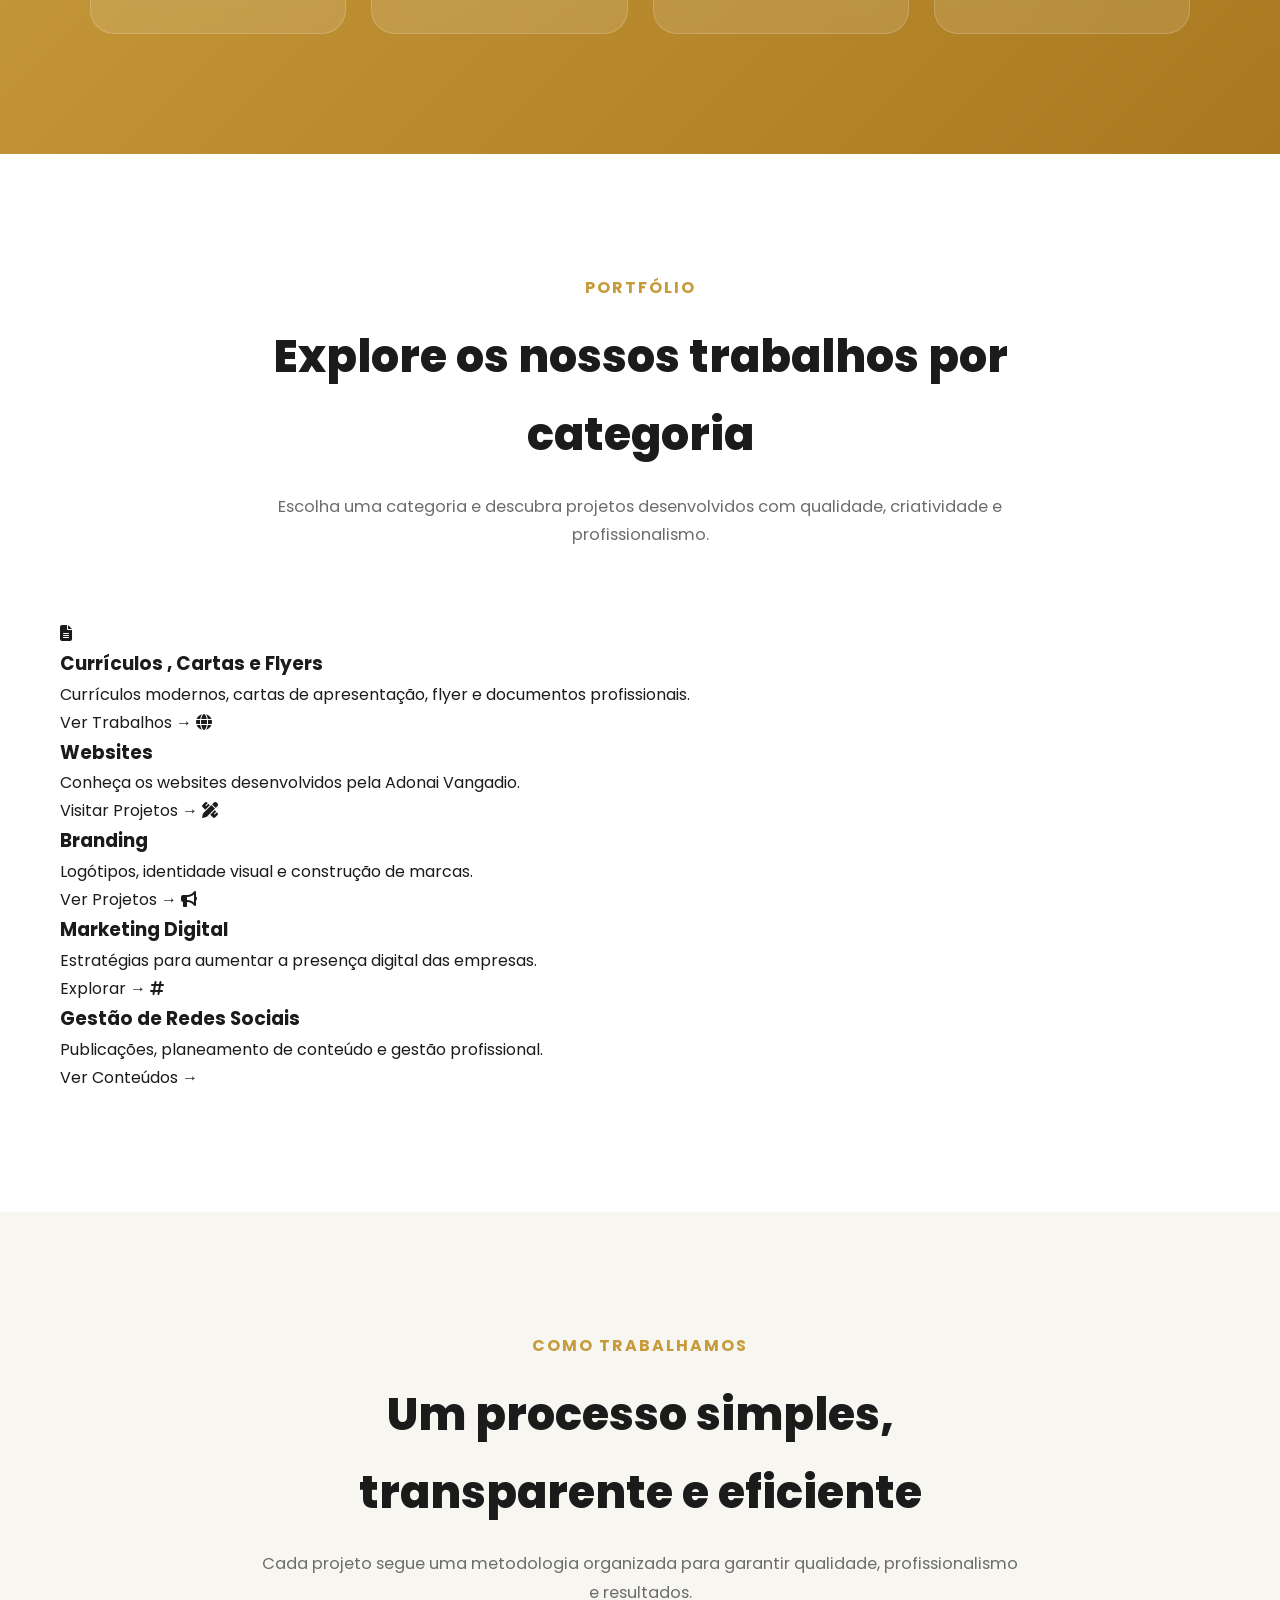
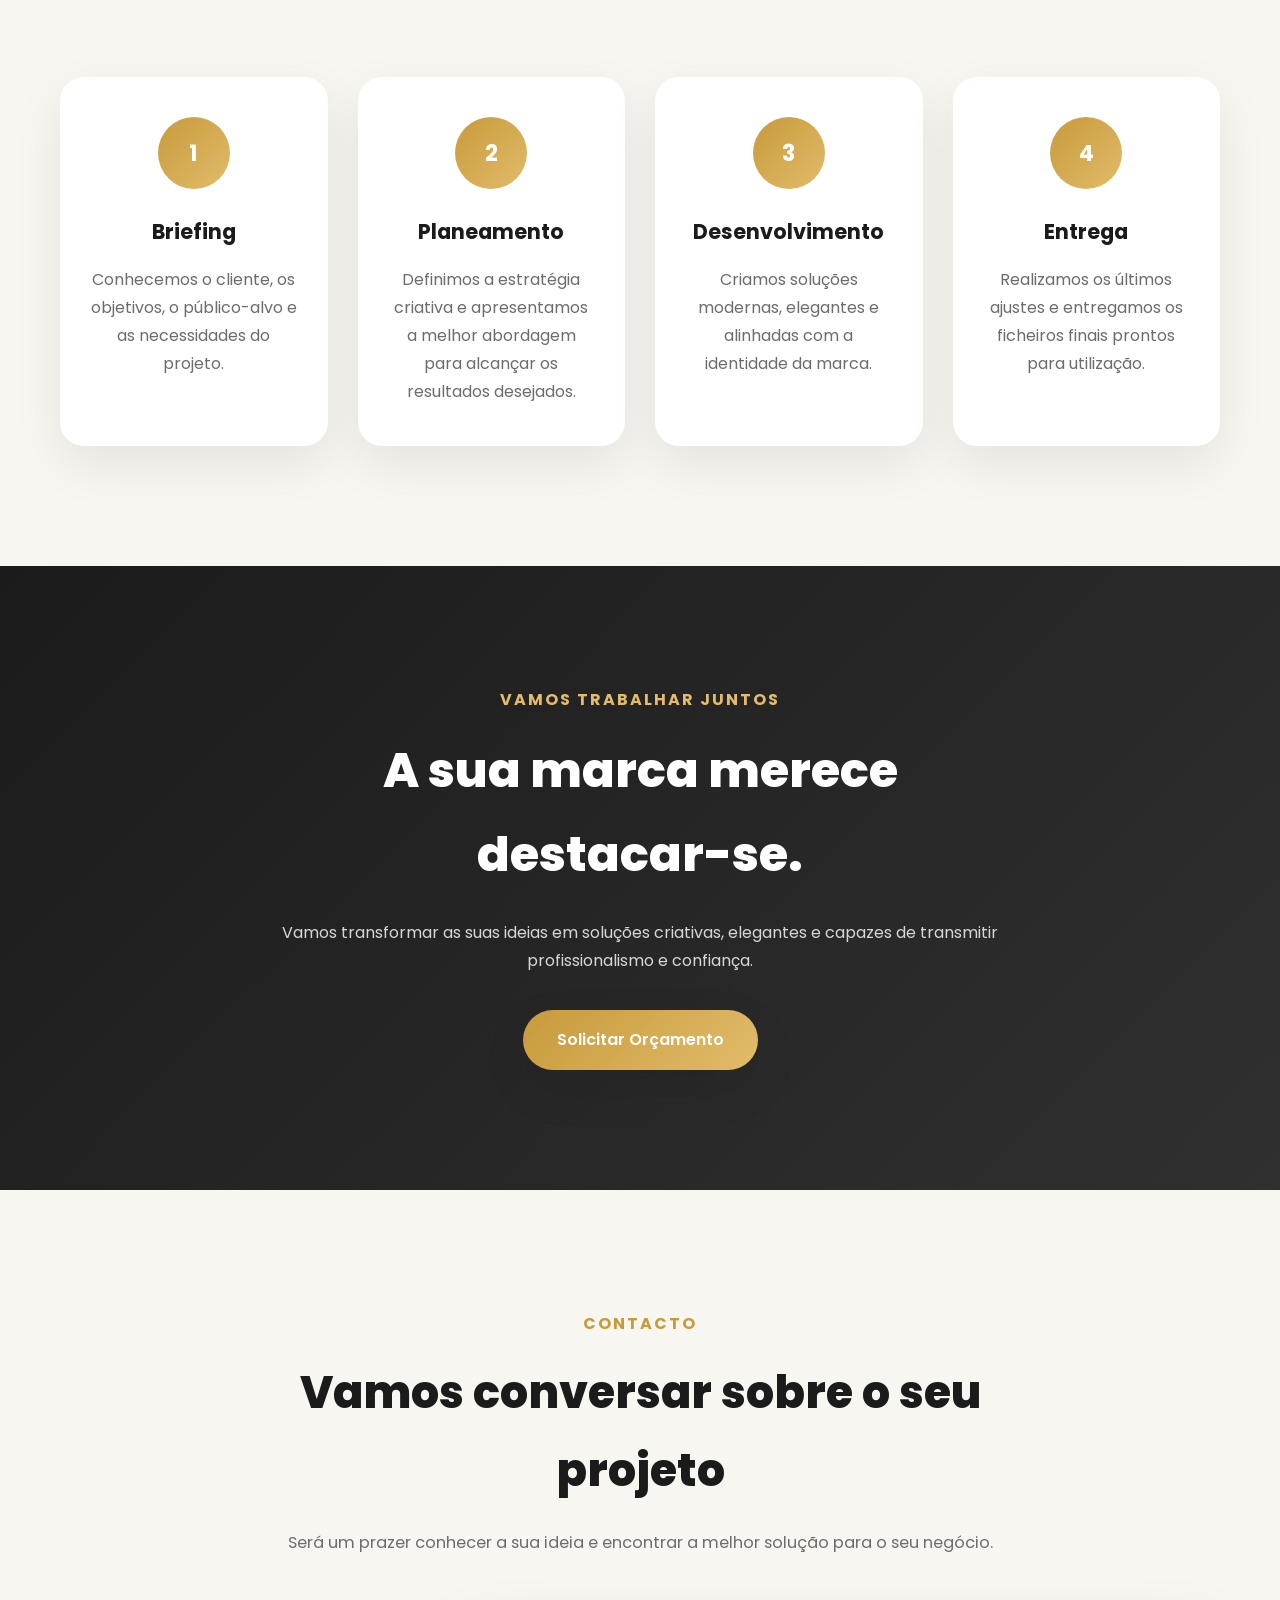
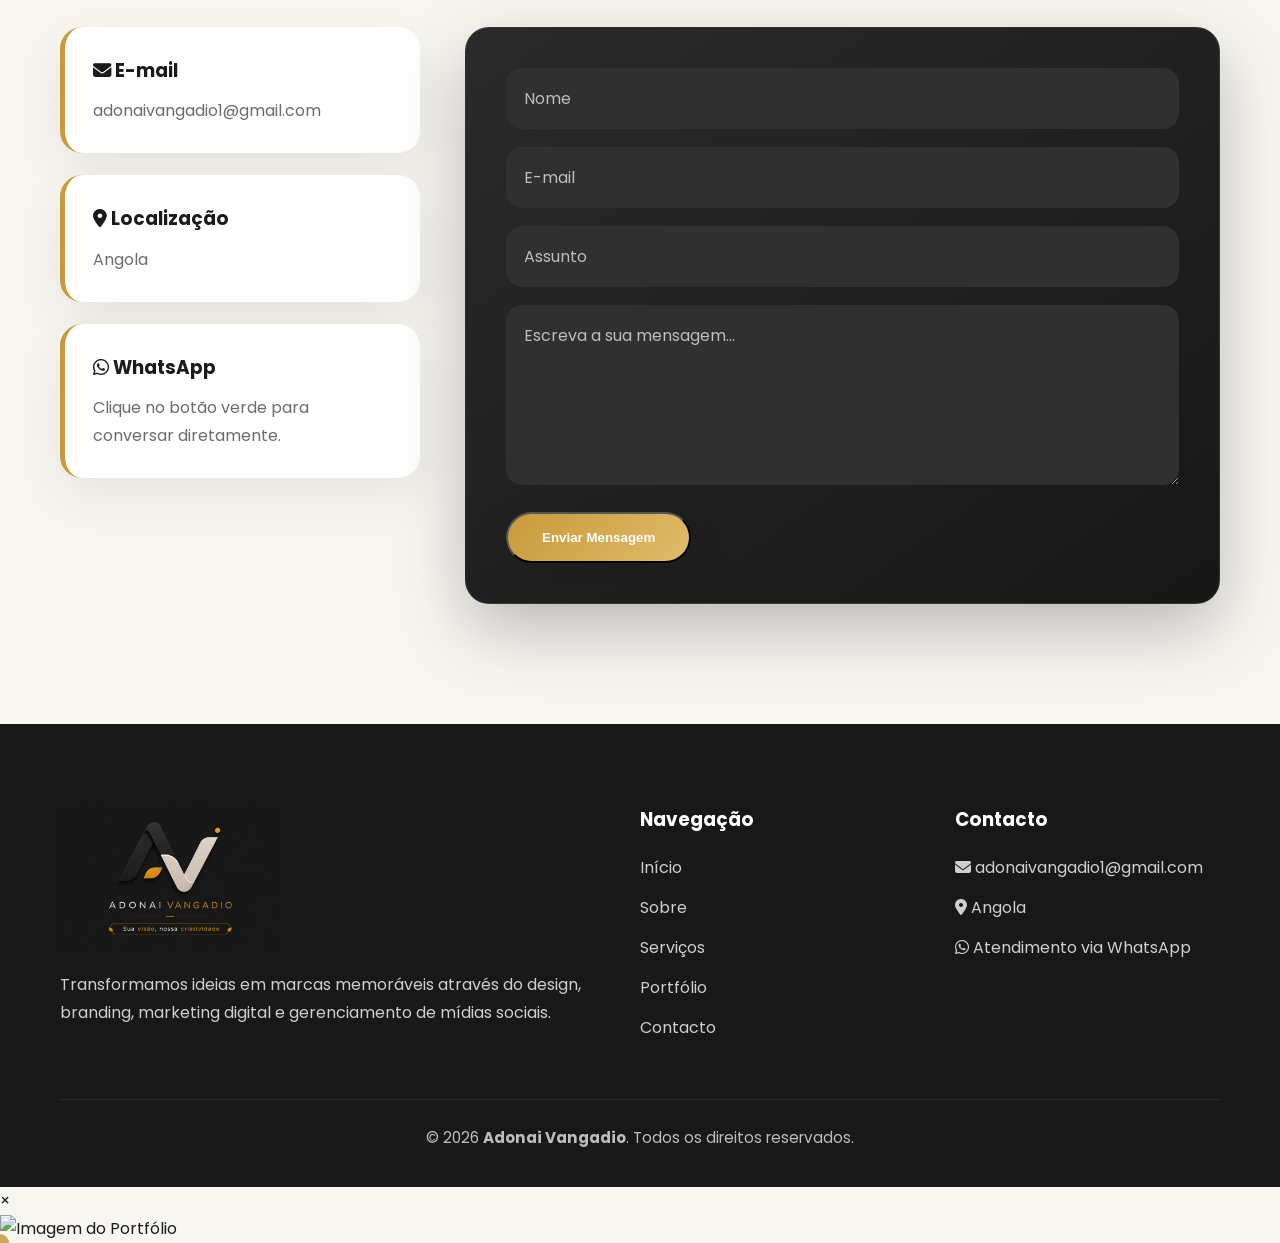
==== commit ef1a8942: "Create index.html" ====
--- a/Adonai-Vangadio/index.html
+++ b/Adonai-Vangadio/index.html
@@ -733,118 +733,112 @@
 PORTFÓLIO PREMIUM V4
 ==========================================-->
 
-<section id="portfolio">
-
-    <div class="container">
-
-        <div class="section-title">
-
-            <span>PORTFÓLIO</span>
-
-            <h2>Alguns dos nossos trabalhos</h2>
-
-            <p>
-                Clique numa imagem para visualizar em alta qualidade.
-            </p>
-
-        </div>
-
-        <div class="portfolio-grid">
-
-            <div class="portfolio-item">
-                <img src="images/portfolio/flyer-01.png" alt="Carta de Apresentação 1">
-            </div>
-
-            <div class="portfolio-item">
-                <img src="images/portfolio/cv-02.png" alt="Carta de Apresentação 2">
-            </div>
-
-            <div class="portfolio-item">
-                <img src="images/portfolio/cv-01.png" alt="Currículo 1">
-            </div>
-
-            <div class="portfolio-item">
-                <img src="images/portfolio/carta-02.png" alt="Currículo 2">
-            </div>
-
-            <div class="portfolio-item">
-                <img src="images/portfolio/cv-03.png" alt="Currículo 3">
-            </div>
-
-   <div class="portfolio-item">
-                <img src="images/portfolio/carta-03.png" alt="Carta de Apresentação 2">
-            </div>
-
-            <div class="portfolio-item">
-                <img src="images/portfolio/flyer-02.png" alt="Flyer 1">
-            </div>
-
-            <div class="portfolio-item">
-                <img src="images/portfolio/carta-01.png" alt="Flyer 2">
-            </div>
-
-            <div class="portfolio-item">
-                <img src="images/portfolio/flyer-03.png" alt="Flyer 3">
-            </div>
-
-            <div class="portfolio-item">
-                <img src="images/portfolio/flyer-04.png" alt="Flyer 4">
-            </div>
-
-            <div class="portfolio-item">
-                <img src="images/portfolio/flyer-05.png" alt="Flyer 5">
-            </div>
-
-            <div class="portfolio-item">
-                <img src="images/portfolio/flyer-06.png" alt="Flyer 6">
-            </div>
-
-            <div class="portfolio-item">
-                <img src="images/portfolio/logo-01.png" alt="Logotipo">
-            </div>
-
-        </div>
-
-    </div>
-
-</section>
+
 <!-- ======================================
 LIGHTBOX PREMIUM V3
 ====================================== -->
 
-<div id="portfolioLightbox">
-
-    <button id="lightboxClose">
-
-        <i class="fa-solid fa-xmark"></i>
-
-    </button>
-
-    <button id="lightboxPrev">
-
-        <i class="fa-solid fa-chevron-left"></i>
-
-    </button>
-
-    <img
-        id="lightboxImg"
-        src=""
-        alt="">
-
-    <button id="lightboxNext">
-
-        <i class="fa-solid fa-chevron-right"></i>
-
-    </button>
-
-    <div id="lightboxCounter">
-
-        1 / 12
-
-    </div>
-
-</div>
-
+<section id="portfolio">
+
+    <div class="container">
+
+        <div class="section-title fade-in">
+
+            <span>PORTFÓLIO</span>
+
+            <h2>Explore os nossos trabalhos por categoria</h2>
+
+            <p>
+                Escolha uma categoria e descubra projetos desenvolvidos
+                com qualidade, criatividade e profissionalismo.
+            </p>
+
+        </div>
+
+        <div class="portfolio-categories">
+
+            <a href="pages/curriculos.html" class="portfolio-card">
+
+                <i class="fa-solid fa-file-lines"></i>
+
+                <h3>Currículos , Cartas e Flyers</h3>
+
+                <p>
+                    Currículos modernos, cartas de apresentação, flyer
+                    e documentos profissionais.
+                </p>
+
+                <span>Ver Trabalhos →</span>
+
+            </a>
+
+           
+
+            <a href="pages/websites.html" class="portfolio-card">
+
+                <i class="fa-solid fa-globe"></i>
+
+                <h3>Websites</h3>
+
+                <p>
+                    Conheça os websites desenvolvidos
+                    pela Adonai Vangadio.
+                </p>
+
+                <span>Visitar Projetos →</span>
+
+            </a>
+
+            <a href="pages/branding.html" class="portfolio-card">
+
+                <i class="fa-solid fa-pen-ruler"></i>
+
+                <h3>Branding</h3>
+
+                <p>
+                    Logótipos, identidade visual
+                    e construção de marcas.
+                </p>
+
+                <span>Ver Projetos →</span>
+
+            </a>
+
+            <a href="pages/marketing-digital.html" class="portfolio-card">
+
+                <i class="fa-solid fa-bullhorn"></i>
+
+                <h3>Marketing Digital</h3>
+
+                <p>
+                    Estratégias para aumentar
+                    a presença digital das empresas.
+                </p>
+
+                <span>Explorar →</span>
+
+            </a>
+
+            <a href="pages/gestao-redes-sociais.html" class="portfolio-card">
+
+                <i class="fa-solid fa-hashtag"></i>
+
+                <h3>Gestão de Redes Sociais</h3>
+
+                <p>
+                    Publicações, planeamento de conteúdo
+                    e gestão profissional.
+                </p>
+
+                <span>Ver Conteúdos →</span>
+
+            </a>
+
+        </div>
+
+    </div>
+
+</section>
 <!-- ======================================
 PROCESSO
 ====================================== -->
--- a/Adonai-Vangadio/css/style.css
+++ b/Adonai-Vangadio/css/style.css
@@ -2749,55 +2749,47 @@
 }
 
 /*======================================================
-MENU - PRETO PREMIUM SOFT (AJUSTADO)
+MENU - PRETO PREMIUM SOFT (TAMANHO MENOR)
 ======================================================*/
 
 .nav-menu,
 .nav-menu.active{
 
-    background:
-    linear-gradient(
+    background:linear-gradient(
         145deg,
         #2A2A2A,
         #171717
     ) !important;
 
-
     border:1px solid rgba(255,255,255,.12) !important;
 
-
-    box-shadow:
-    0 25px 70px rgba(0,0,0,.35) !important;
-
-
-    width:260px !important; /* largura reduzida */
-
-}
-
-
-/* Espaçamento dos itens */
+    box-shadow:0 25px 70px rgba(0,0,0,.35) !important;
+
+    width:220px !important;
+
+    border-radius:22px !important;
+
+}
 
 .nav-menu{
 
-    gap:12px !important;
-
-    padding:25px !important;
-
-}
-
-
-/* Texto dos links */
+    gap:8px !important;
+
+    padding:16px !important;
+
+}
 
 .nav-menu a{
 
     color:#F5F5F5 !important;
 
-    padding:11px 14px !important;
-
-}
-
-
-/* Hover */
+    padding:9px 12px !important;
+
+    font-size:.90rem !important;
+
+    border-radius:10px !important;
+
+}
 
 .nav-menu a:hover{
 
@@ -2883,3 +2875,344 @@
     box-shadow:0 14px 35px rgba(0,0,0,.10);
 
 }
+.success-box i{
+
+    font-size:40px;
+
+    color:#D8AE52;
+
+    margin-bottom:12px;
+
+}
+
+.success-box h2{
+
+    color:#fff;
+
+    font-size:1.3rem;
+
+    margin-bottom:10px;
+
+}
+
+.success-box p{
+
+    color:#CFCFCF;
+
+    font-size:.88rem;
+
+    line-height:1.5;
+
+    margin-bottom:18px;
+
+}
+
+.success-box button{
+
+    width:100%;
+    padding:11px;
+    border:none;
+    border-radius:12px;
+    background:#D8AE52;
+    color:#111;
+    font-size:.95rem;
+    font-weight:700;
+    cursor:pointer;
+
+}
+
+/*======================================================
+MODAL DE SUCESSO
+======================================================*/
+
+.success-modal{
+
+    position:fixed;
+    top:0;
+    left:0;
+
+    width:100%;
+    height:100%;
+
+    background:rgba(0,0,0,.75);
+
+    display:none;
+
+    justify-content:center;
+    align-items:center;
+
+    z-index:9999999999;
+
+}
+
+.success-modal.active{
+
+    display:flex;
+
+}
+
+.success-box{
+
+    width:90%;
+    max-width:420px;
+
+    background:linear-gradient(145deg,#2A2A2A,#171717);
+
+    border-radius:24px;
+
+    padding:35px;
+
+    text-align:center;
+
+    border:1px solid rgba(255,255,255,.08);
+
+    box-shadow:0 25px 70px rgba(0,0,0,.35);
+
+    animation:zoomModal .35s ease;
+
+}
+
+@keyframes zoomModal{
+
+    from{
+        transform:scale(.8);
+        opacity:0;
+    }
+
+    to{
+        transform:scale(1);
+        opacity:1;
+    }
+
+}
+/* CEO CARD */
+
+.ceo-card{
+
+    background:#fff;
+    border-radius:30px;
+    padding:45px;
+    box-shadow:0 20px 60px rgba(0,0,0,.08);
+
+}
+
+.ceo-top{
+
+    display:flex;
+    align-items:center;
+    gap:35px;
+    margin-bottom:30px;
+
+}
+
+.ceo-photo img{
+
+    width:220px;
+    border-radius:25px;
+    display:block;
+
+}
+
+.ceo-info{
+
+    flex:1;
+
+}
+
+.ceo-info h2{
+
+    font-size:2.3rem;
+    margin:12px 0;
+
+}
+
+.ceo-skills{
+
+    display:flex;
+    flex-wrap:wrap;
+    gap:12px;
+
+}
+
+.ceo-skills span{
+
+    background:#F7F7F7;
+    padding:10px 16px;
+    border-radius:30px;
+    font-weight:600;
+
+}
+
+.ceo-description{
+
+    margin-top:15px;
+
+}
+
+.ceo-description p{
+
+    margin-bottom:18px;
+
+}
+
+@media(max-width:768px){
+
+.ceo-top{
+
+    flex-direction:column;
+    text-align:center;
+
+}
+
+.ceo-photo img{
+
+    width:180px;
+
+}
+
+.ceo-skills{
+
+    justify-content:center;
+
+}
+
+}
+
+.ceo-card{
+
+    width:100%;
+
+    max-width:1200px;
+
+    margin:0 auto;
+
+    padding:0 0px;
+    
+
+}
+.ceo-top{
+
+    background:#111111;
+    color:#fff;
+
+    border-radius:25px;
+
+    padding:35px;
+
+    display:flex;
+
+    align-items:center;
+
+    gap:30px;
+
+    box-shadow:0 20px 50px rgba(0,0,0,.25);
+
+}
+
+.ceo-photo img{
+
+    width:220px;
+
+    border-radius:20px;
+
+    display:block;
+
+}
+
+.ceo-info{
+
+    flex:1;
+
+}
+
+.ceo-info h2{
+
+    color:#fff;
+
+    margin:15px 0;
+
+    font-size:42px;
+
+}
+
+.ceo-skills{
+
+    display:flex;
+
+    flex-wrap:wrap;
+
+    gap:12px;
+
+    margin-top:20px;
+
+}
+
+.ceo-skills span{
+
+    background:#ffffff15;
+
+    color:#fff;
+
+    padding:10px 18px;
+
+    border-radius:40px;
+
+    font-weight:600;
+
+}
+
+.ceo-story{
+
+    background:#111111;
+
+    color:#fff;
+
+    margin-top:25px;
+
+    padding:35px;
+
+    border-radius:25px;
+
+    box-shadow:0 20px 50px rgba(0,0,0,.25);
+
+}
+
+.ceo-story p{
+
+    color:#fff;
+
+    margin-bottom:20px;
+
+    line-height:1.9;
+
+}
+
+@media(max-width:768px){
+
+.ceo-top{
+
+    flex-direction:column;
+
+    text-align:center;
+
+}
+
+.ceo-photo img{
+
+    width:180px;
+
+}
+
+.ceo-info h2{
+
+    font-size:34px;
+
+}
+
+.ceo-skills{
+
+    justify-content:center;
+
+}
+
+}
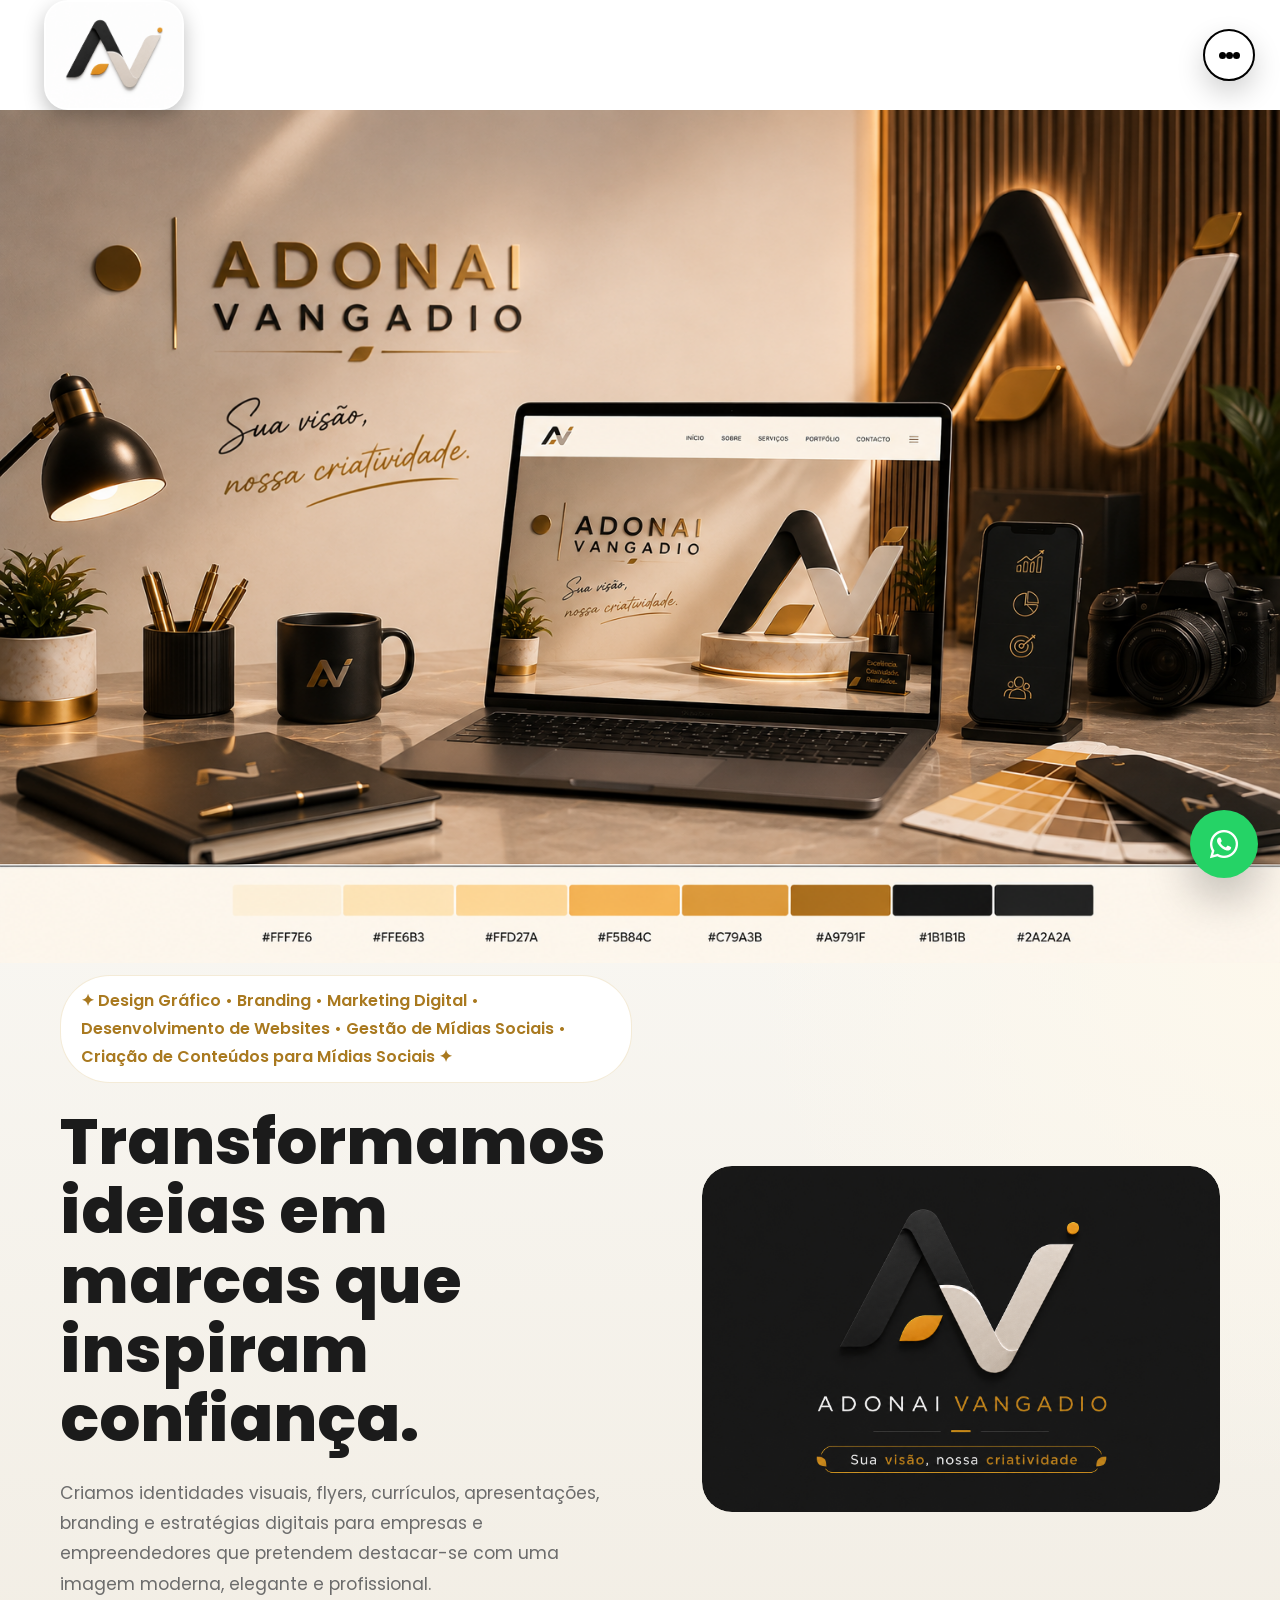
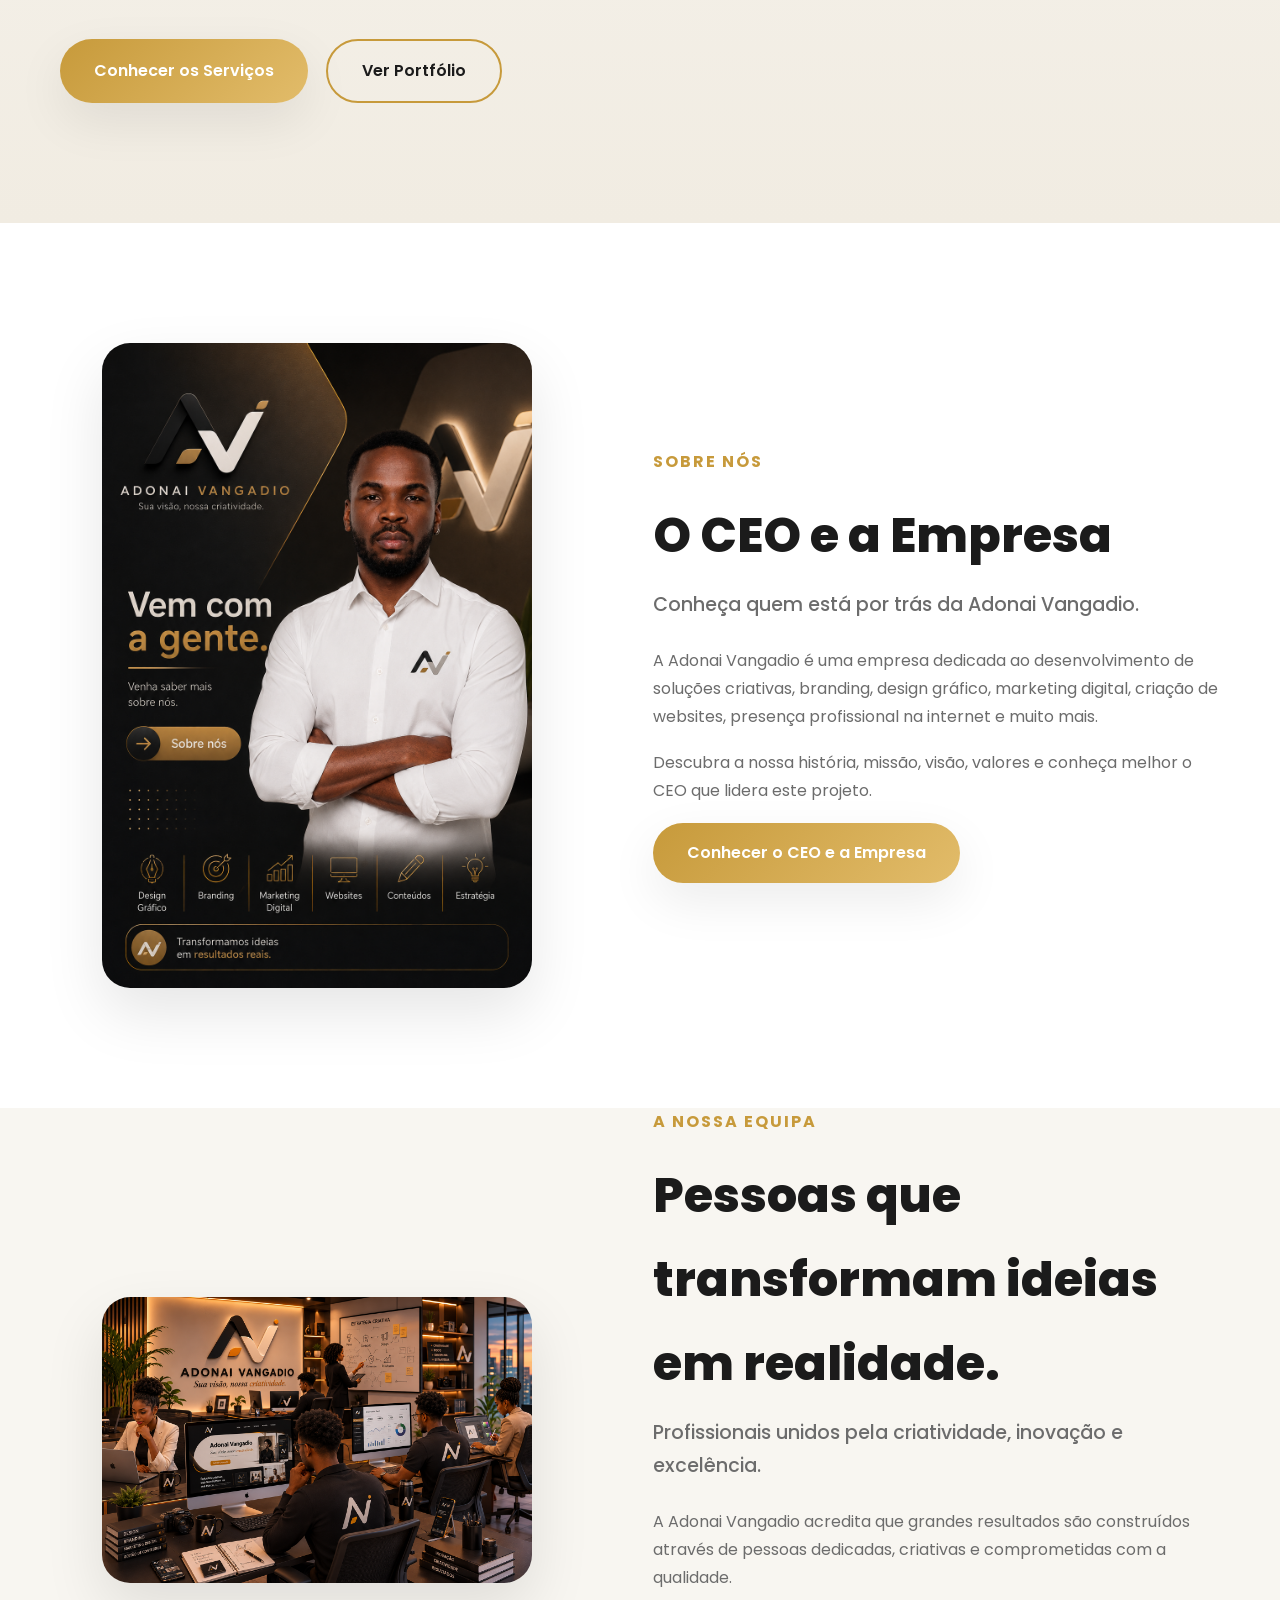
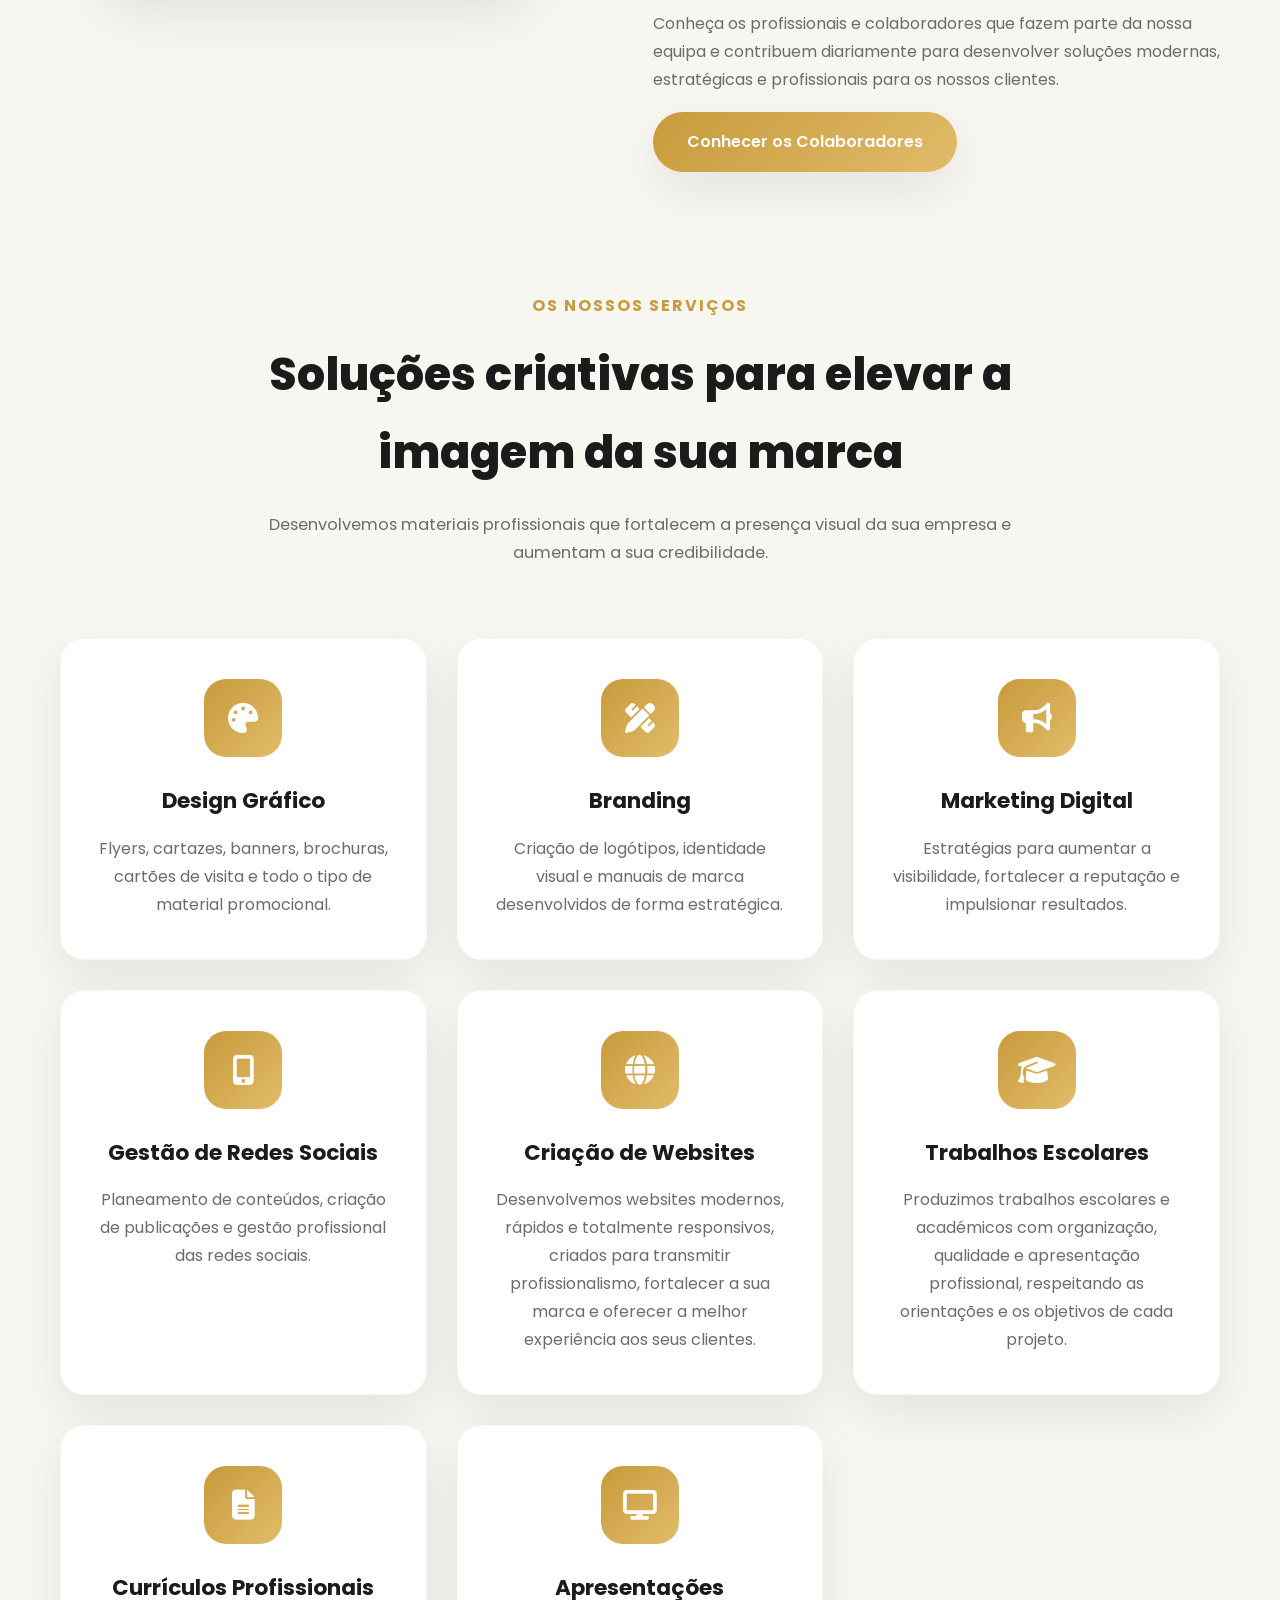
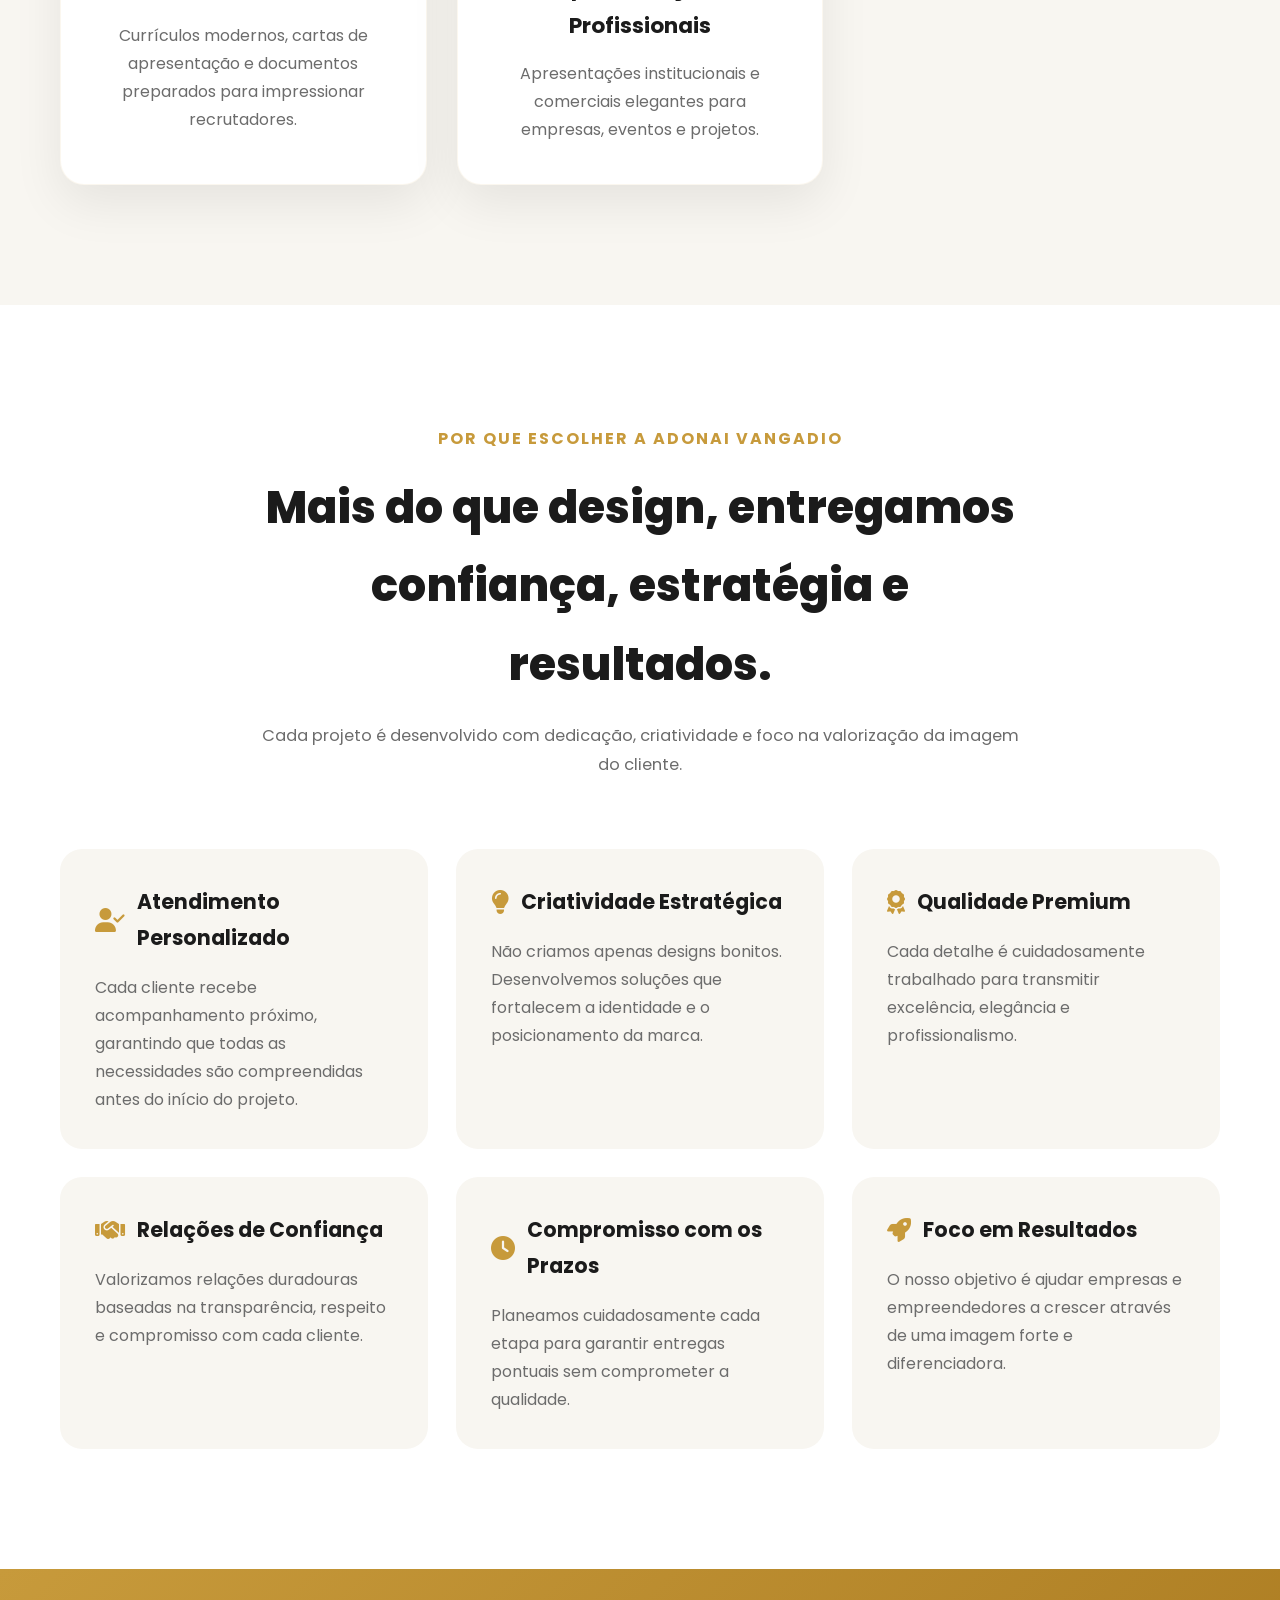
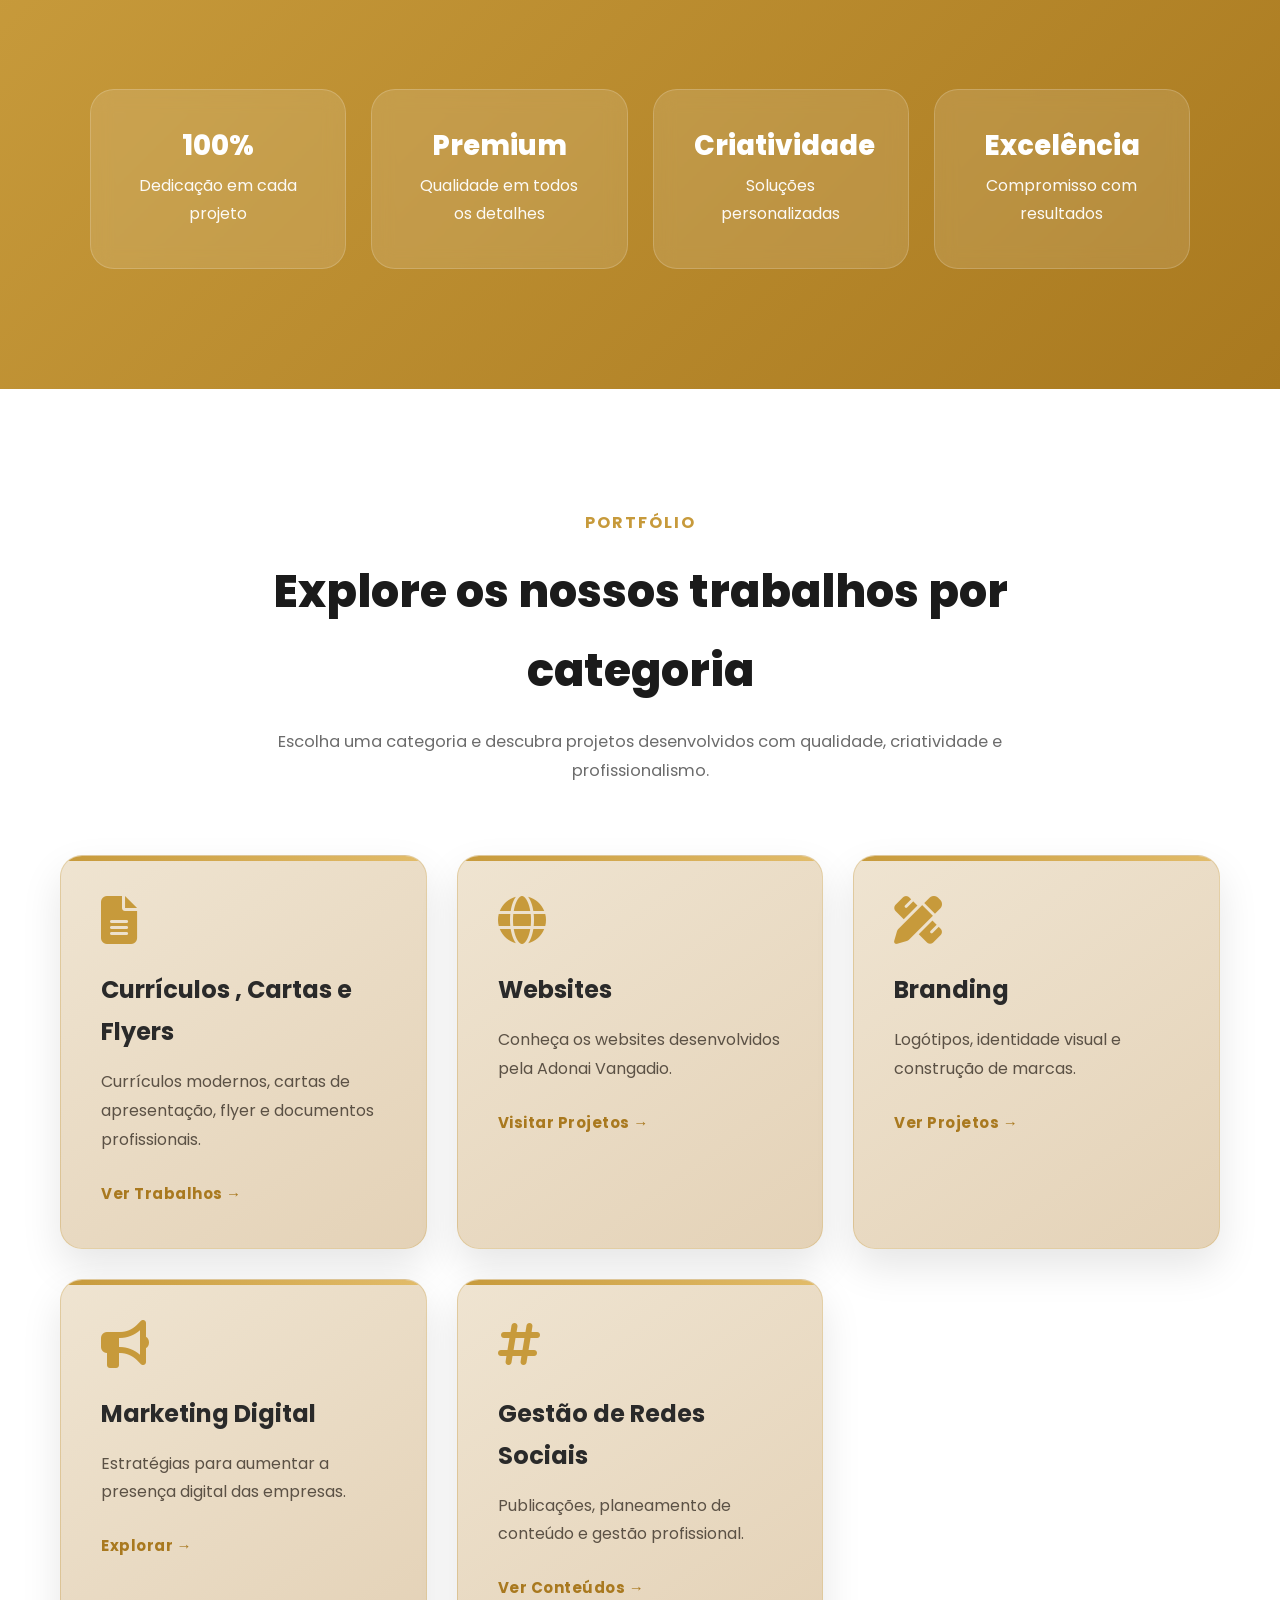
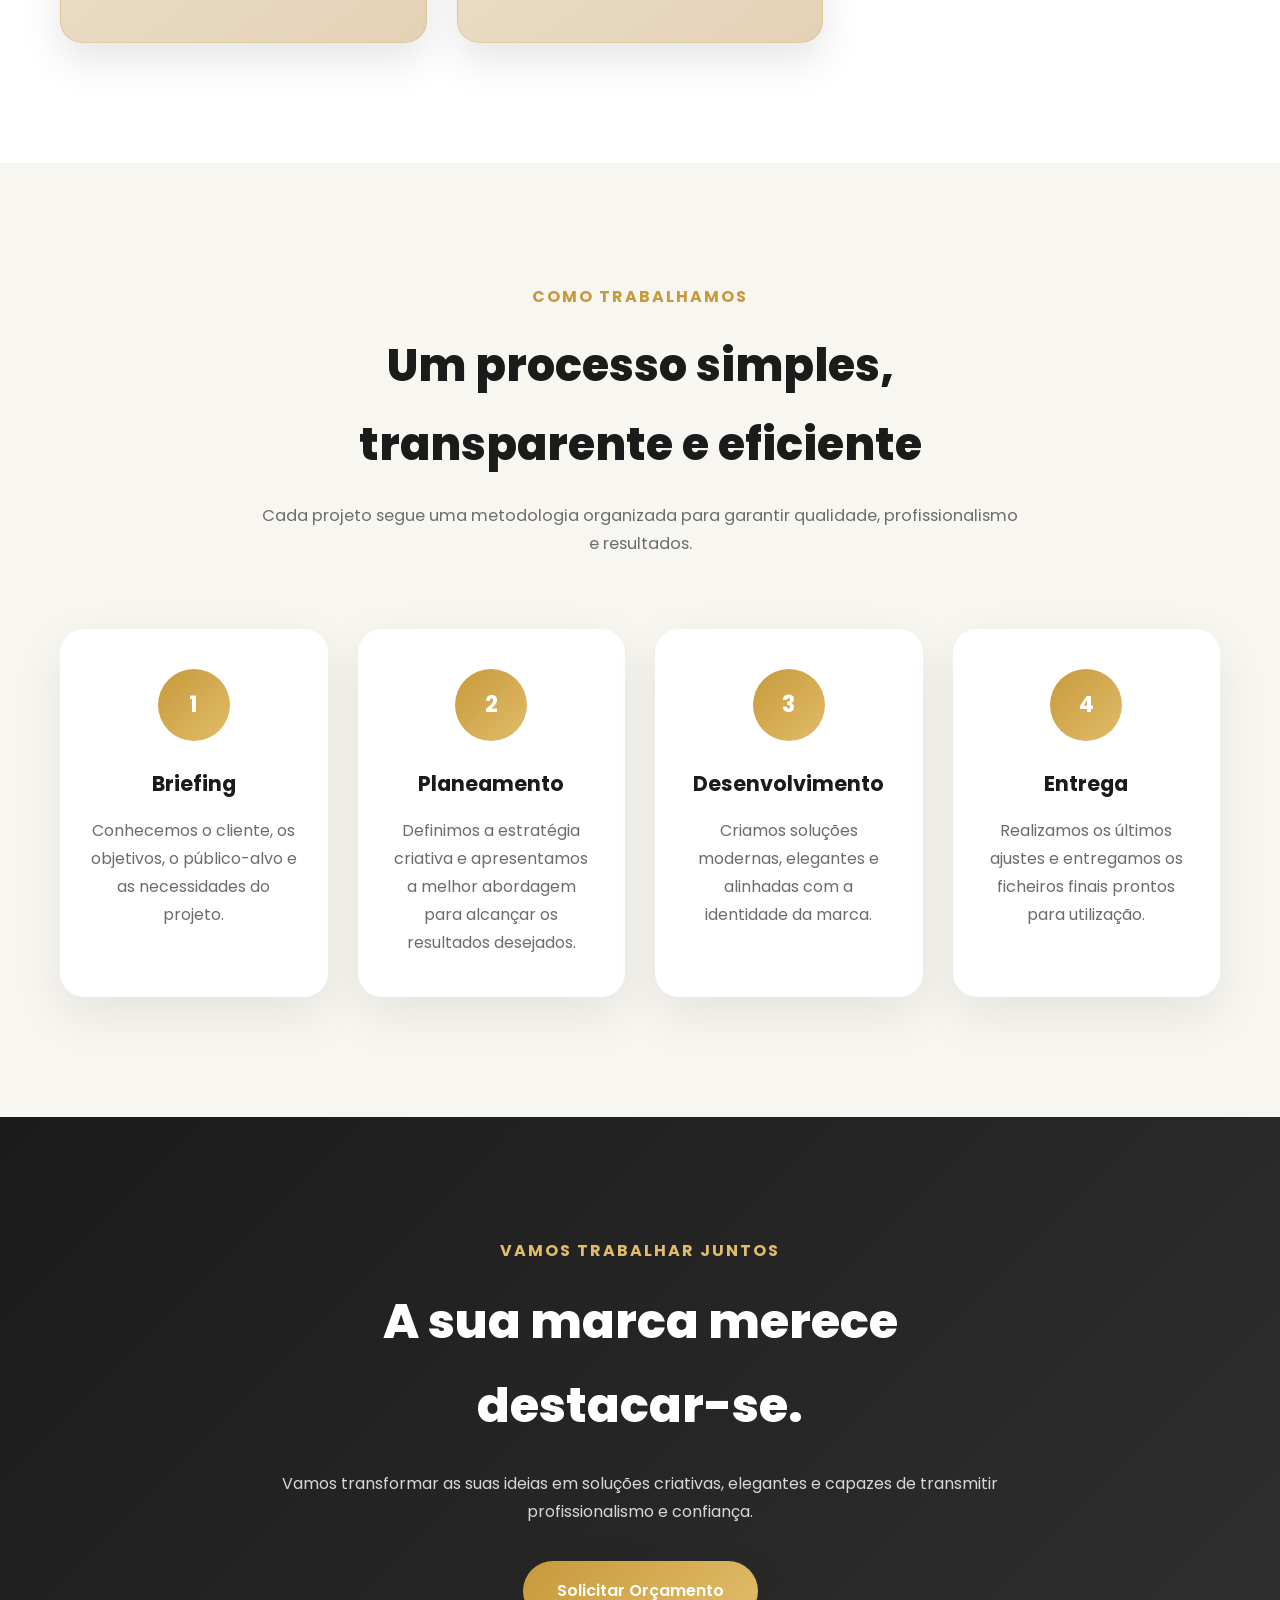
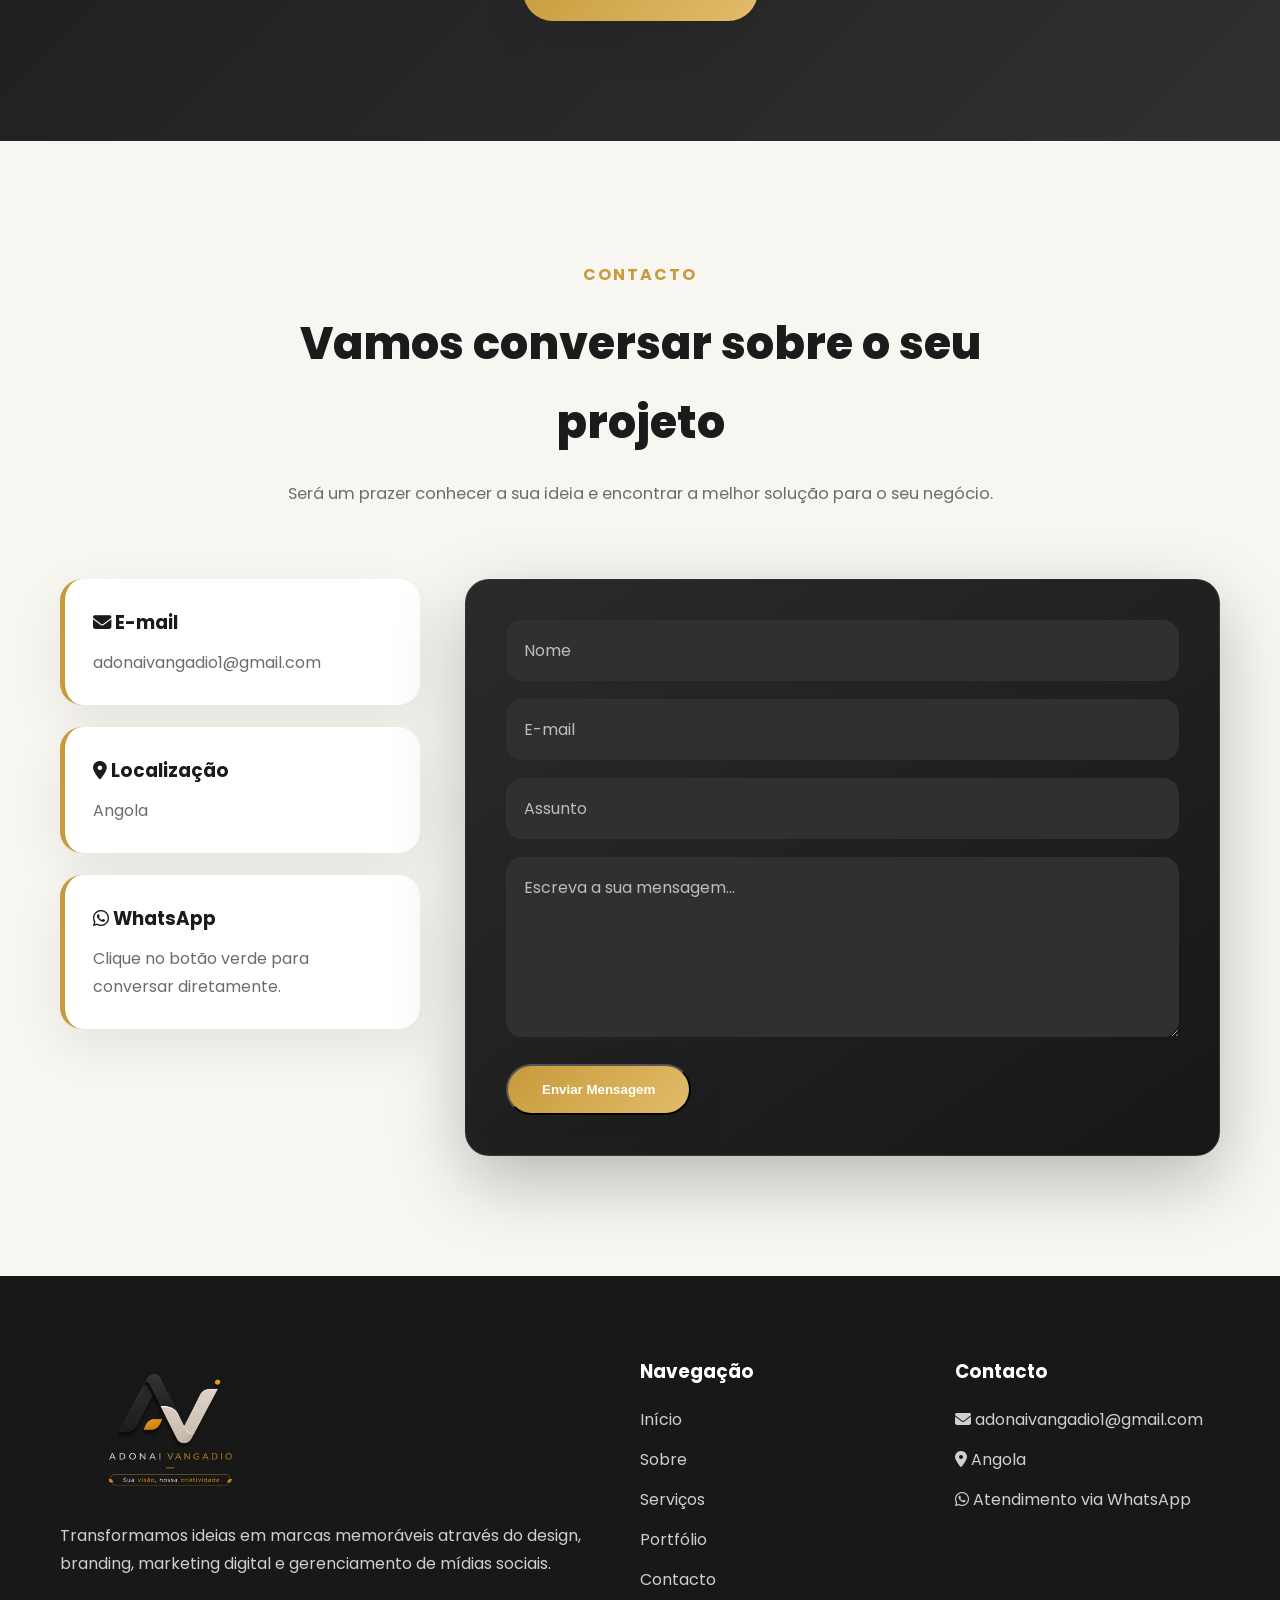
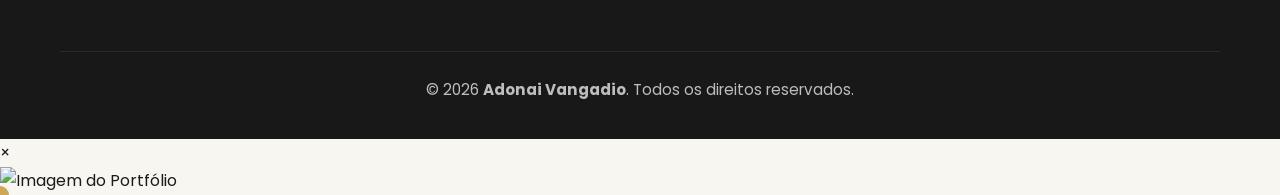
==== commit 7efa66b7: "Create index.html" ====
--- a/Adonai-Vangadio/index.html
+++ b/Adonai-Vangadio/index.html
@@ -112,7 +112,7 @@
     <div class="header-left">
 
         <a href="#inicio" class="logo">
-            <img src="images/sologo.png" alt="Adonai Vangadio">
+            <img src="images/logobranco.png" alt="Adonai Vangadio">
         </a>
 
     </div>
@@ -152,28 +152,19 @@
 
 </button>
 
-<!-- MARCA -->
-<div class="hero-brand">
-
-    <h1>Adonai Vangadio</h1>
-
-    <p>
-        <span>Sua visão, nossa</span>
-        <strong>criatividade.</strong>
-    </p>
-
-</div>
-
-<!-- IMAGEM PRINCIPAL -->
-<div class="hero-showcase">
-
-    <img src="images/hero-premium.png" alt="Adonai Vangadio">
-
-</div>
-
-    <!-- =========================
+<!-- BANNER PRINCIPAL -->
+<section class="hero-banner">
+
+    <img src="images/hero-premium.png"
+         alt="Adonai Vangadio">
+
+</section>
+
+
+<!-- =========================
          HERO
-    ========================== -->
+========================== -->
+
 
     <section id="inicio" class="hero">
 
@@ -243,7 +234,7 @@
 
             <div class="about-image fade-in">
 
-                <img src="images/minhafotoceo.png" alt="CEO Adonai Vangadio">
+                <img src="images/equipe.png" alt="CEO Adonai Vangadio">
 
             </div>
 
@@ -297,7 +288,7 @@
 
             <div class="about-image fade-in">
 
-                <img src="images/minhafotoceo.png"
+                <img src="images/equipe-01.png"
                      alt="Equipa Adonai Vangadio">
 
             </div>
--- a/Adonai-Vangadio/css/style.css
+++ b/Adonai-Vangadio/css/style.css
@@ -7,6 +7,7 @@
 /*=========================
  GOOGLE FONT
 =========================*/
+
 
 @import url('https://fonts.googleapis.com/css2?family=Poppins:wght@300;400;500;600;700;800&display=swap');
 
@@ -1214,6 +1215,23 @@
 
 }
 
+#lightboxImg{
+
+    max-width:90vw;
+    max-height:85vh;
+
+    width:auto;
+    height:auto;
+
+    object-fit:contain;
+
+    border-radius:20px;
+
+    box-shadow:0 25px 70px rgba(0,0,0,.45);
+
+    animation:zoomOpen .35s ease;
+
+}
 
 
 @keyframes zoomOpen{
@@ -2836,88 +2854,31 @@
 
     position:relative;
     width:100%;
-    background:transparent;
-    padding:18px 0;
-    z-index:900;
+    background:#ffffff;
+    padding:0;
+    margin:0;
+    z-index:999;
 
 }
 
 .header-wrapper{
 
-    width:calc(100vw - 12px);
-
-    margin-left:calc(50% - 50vw + 6px);
-
-    margin-right:calc(50% - 50vw + 6px);
-
-    min-height:92px;
+    width:100%;
+    min-height:86px;
 
     display:flex;
-
     justify-content:space-between;
-
     align-items:center;
 
     padding:0 18px;
 
-    border-radius:32px;
-
-    background:linear-gradient(
-        135deg,
-
-        #232323 0%,
-
-        #111111 100%
-    );
-
-    border:1px solid rgba(0,0,0,.08);
-
-    box-shadow:0 14px 35px rgba(0,0,0,.10);
-
-}
-.success-box i{
-
-    font-size:40px;
-
-    color:#D8AE52;
-
-    margin-bottom:12px;
-
-}
-
-.success-box h2{
-
-    color:#fff;
-
-    font-size:1.3rem;
-
-    margin-bottom:10px;
-
-}
-
-.success-box p{
-
-    color:#CFCFCF;
-
-    font-size:.88rem;
-
-    line-height:1.5;
-
-    margin-bottom:18px;
-
-}
-
-.success-box button{
-
-    width:100%;
-    padding:11px;
-    border:none;
-    border-radius:12px;
-    background:#D8AE52;
-    color:#111;
-    font-size:.95rem;
-    font-weight:700;
-    cursor:pointer;
+    background:#ffffff;
+
+    border-radius:0;
+
+    box-shadow:none;
+
+    margin:0;
 
 }
 
@@ -3213,6 +3174,596 @@
 
     justify-content:center;
 
-}
-
-}
+    }
+
+
+}
+
+/* Melhor animação dos botões */
+
+.btn,
+button,
+input[type="submit"]{
+    transition: .35s ease;
+}
+
+.btn:hover,
+button:hover,
+input[type="submit"]:hover{
+
+    transform: translateY(-3px);
+
+    box-shadow:0 12px 25px rgba(0,0,0,.18);
+
+}
+
+.service-card,
+.portfolio-card,
+.process-card{
+
+    transition:.4s ease;
+
+}
+
+.service-card:hover,
+.portfolio-card:hover,
+.process-card:hover{
+
+    transform:translateY(-10px);
+
+    box-shadow:0 18px 45px rgba(0,0,0,.18);
+
+}
+
+
+/*=========================
+PORTFÓLIO PREMIUM V5
+==========================*/
+
+.portfolio-categories{
+
+    display:grid;
+    grid-template-columns:repeat(auto-fit,minmax(300px,1fr));
+    gap:30px;
+    margin-top:60px;
+
+}
+
+.portfolio-card{
+
+    background:linear-gradient(
+        145deg,
+        #EFE4D1 0%,
+        #E4D2B7 100%
+    );
+
+    border-radius:22px;
+    padding:40px;
+    text-decoration:none;
+    color:#2A2A2A;
+
+    box-shadow:
+        0 18px 40px rgba(0,0,0,.10);
+
+    transition:.35s;
+
+    border:1px solid rgba(199,154,59,.28);
+
+    position:relative;
+    overflow:hidden;
+
+}
+
+.portfolio-card::before{
+
+    content:"";
+
+    position:absolute;
+
+    top:0;
+    left:0;
+
+    width:100%;
+    height:5px;
+
+    background:linear-gradient(
+        90deg,
+        var(--gold),
+        var(--gold2)
+    );
+
+}
+
+.portfolio-card:hover{
+
+    transform:translateY(-10px);
+
+    box-shadow:
+        0 28px 60px rgba(0,0,0,.18);
+
+}
+
+.portfolio-card i{
+
+    font-size:48px;
+
+    color:var(--gold);
+
+    margin-bottom:25px;
+
+}
+
+.portfolio-card h3{
+
+    font-size:24px;
+
+    margin-bottom:15px;
+
+    color:#2A2A2A;
+
+}
+
+.portfolio-card p{
+
+    line-height:1.8;
+
+    color:#5B5145;
+
+    margin-bottom:25px;
+
+}
+
+.portfolio-card span{
+
+    font-weight:700;
+
+    color:var(--gold-dark);
+
+    font-size:15px;
+
+    letter-spacing:.5px;
+
+}
+
+/*======================================================
+PROCESSO - ESTILO PREMIUM (SOMENTE CURRÍCULOS)
+======================================================*/
+
+#processo .diferencial-card{
+
+    background:linear-gradient(
+        145deg,
+        #EFE4D1 0%,
+        #E4D2B7 100%
+    ) !important;
+
+    border:1px solid rgba(199,154,59,.25);
+
+    border-radius:26px;
+
+    padding:38px;
+
+    box-shadow:
+        0 18px 45px rgba(0,0,0,.10);
+
+    position:relative;
+
+    overflow:hidden;
+
+}
+
+#processo .diferencial-card::before{
+
+    content:"";
+
+    position:absolute;
+
+    top:0;
+    left:0;
+
+    width:100%;
+    height:5px;
+
+    background:linear-gradient(
+        90deg,
+        var(--gold),
+        var(--gold2)
+    );
+
+}
+
+#processo .diferencial-card:hover{
+
+    transform:translateY(-8px);
+
+    box-shadow:
+        0 28px 60px rgba(0,0,0,.16);
+
+}
+
+#processo .diferencial-card h3{
+
+    margin-bottom:18px;
+
+    font-size:1.45rem;
+
+    color:#222;
+
+}
+
+#processo .diferencial-card p{
+
+    color:#5B5145;
+
+    line-height:1.9;
+
+}
+
+/* ======================================
+WEBSITES - PORTFÓLIO
+====================================== */
+
+
+.website-project{
+
+    display:grid;
+
+    grid-template-columns:1.2fr 0.8fr;
+
+    gap:40px;
+
+    margin-top:50px;
+
+    padding:40px;
+
+    background:#ffffff;
+
+    border-radius:20px;
+
+    box-shadow:0 15px 40px rgba(0,0,0,0.08);
+
+}
+
+
+
+.project-tag{
+
+    display:inline-block;
+
+    padding:8px 18px;
+
+    border-radius:30px;
+
+    background:#C79A3B;
+
+    color:#fff;
+
+    font-size:14px;
+
+    font-weight:600;
+
+    margin-bottom:20px;
+
+}
+
+
+
+.website-project-content h3{
+
+    font-size:32px;
+
+    margin-bottom:20px;
+
+}
+
+
+
+.website-project-content p{
+
+    line-height:1.8;
+
+    margin-bottom:20px;
+
+}
+
+
+
+
+/* INFORMAÇÕES DO PROJETO */
+
+
+.project-info{
+
+    display:flex;
+
+    flex-direction:column;
+
+    gap:20px;
+
+    margin:30px 0;
+
+}
+
+
+
+.project-info div{
+
+    display:flex;
+
+    align-items:flex-start;
+
+    gap:15px;
+
+}
+
+
+
+.project-info i{
+
+    font-size:22px;
+
+    color:#C79A3B;
+
+}
+
+
+
+.project-info strong{
+
+    display:block;
+
+}
+
+
+
+.project-info p{
+
+    margin:5px 0 0;
+
+}
+
+
+
+
+
+/* PREVIEW WEBSITE */
+
+
+.website-project-image{
+
+    display:flex;
+
+    align-items:center;
+
+    justify-content:center;
+
+}
+
+
+
+.website-preview-box{
+
+    width:100%;
+
+    min-height:350px;
+
+    border-radius:20px;
+
+    background:linear-gradient(
+    135deg,
+    #F8F6F1,
+    #E2BC6A
+    );
+
+    display:flex;
+
+    flex-direction:column;
+
+    justify-content:center;
+
+    align-items:center;
+
+    text-align:center;
+
+    padding:40px;
+
+}
+
+
+
+.website-preview-box i{
+
+    font-size:70px;
+
+    color:#C79A3B;
+
+    margin-bottom:20px;
+
+}
+
+
+
+.website-preview-box h4{
+
+    font-size:26px;
+
+    margin-bottom:10px;
+
+}
+
+
+
+
+
+/* RESPONSIVIDADE */
+
+
+@media(max-width:900px){
+
+
+.website-project{
+
+    grid-template-columns:1fr;
+
+    padding:25px;
+
+}
+
+
+
+.website-project-content h3{
+
+    font-size:25px;
+
+}
+
+
+}
+
+
+
+@media(max-width:600px){
+
+
+.project-info div{
+
+    flex-direction:column;
+
+}
+
+
+
+.website-preview-box{
+
+    min-height:280px;
+
+}
+
+
+
+}
+/*======================================================
+BANNER PREMIUM V3
+======================================================*/
+
+.hero-banner{
+    width:100%;
+    display:flex;
+    justify-content:center;
+    align-items:center;
+
+    margin:0 auto -18px auto;   /* antes -28px */
+
+    padding:0;
+    overflow:hidden;
+}
+
+.hero-banner img{
+    display:block;
+    width:100%;
+    height:auto;
+    object-fit:cover;
+}
+
+/* Caixa dos serviços */
+.hero-badge{
+    position:relative;
+    margin-top:0 !important;
+    z-index:5;
+}
+
+/* Texto principal */
+.hero{
+    padding-top:30px !important;   /* antes 20px */
+}
+
+/* Logo mais à esquerda */
+.header-wrapper{
+    padding:0 12px !important;
+}
+
+.logo{
+    margin-left:-28px !important;
+}
+
+/* Menu mais centrado */
+.menu-mobile{
+    top:29px !important;
+}
+
+/*======================================================
+BOTÕES DO CEO - EXCLUSIVO
+Não influencia nenhum outro botão do site
+======================================================*/
+
+.ceo-buttons{
+    display:flex;
+    flex-direction:column;
+    gap:12px;
+    margin-top:18px;
+}
+
+.ceo-btn{
+    display:flex;
+    align-items:center;
+    justify-content:space-between;
+
+    padding:16px 22px;
+
+    border-radius:50px;
+
+    font-size:15px;
+    font-weight:600;
+
+    text-decoration:none;
+
+    transition:.35s ease;
+}
+
+.ceo-btn i{
+    font-size:18px;
+}
+
+.ceo-btn-email{
+    background:linear-gradient(135deg,var(--gold),var(--gold2));
+    color:#fff;
+    box-shadow:var(--shadow);
+}
+
+.ceo-btn-whatsapp{
+    background:#fff;
+    color:var(--black);
+    border:2px solid var(--gold);
+}
+
+.ceo-btn:hover{
+    transform:translateY(-5px);
+}
+
+.ceo-btn-email span:first-child{
+    width:42px;
+    height:42px;
+
+    display:flex;
+    align-items:center;
+    justify-content:center;
+
+    border-radius:50%;
+    background:rgba(255,255,255,.15);
+}
+
+.ceo-btn-whatsapp span:first-child{
+    width:42px;
+    height:42px;
+
+    display:flex;
+    align-items:center;
+    justify-content:center;
+
+    border-radius:50%;
+
+    background:linear-gradient(135deg,var(--gold),var(--gold2));
+
+    color:#fff;
+}
+
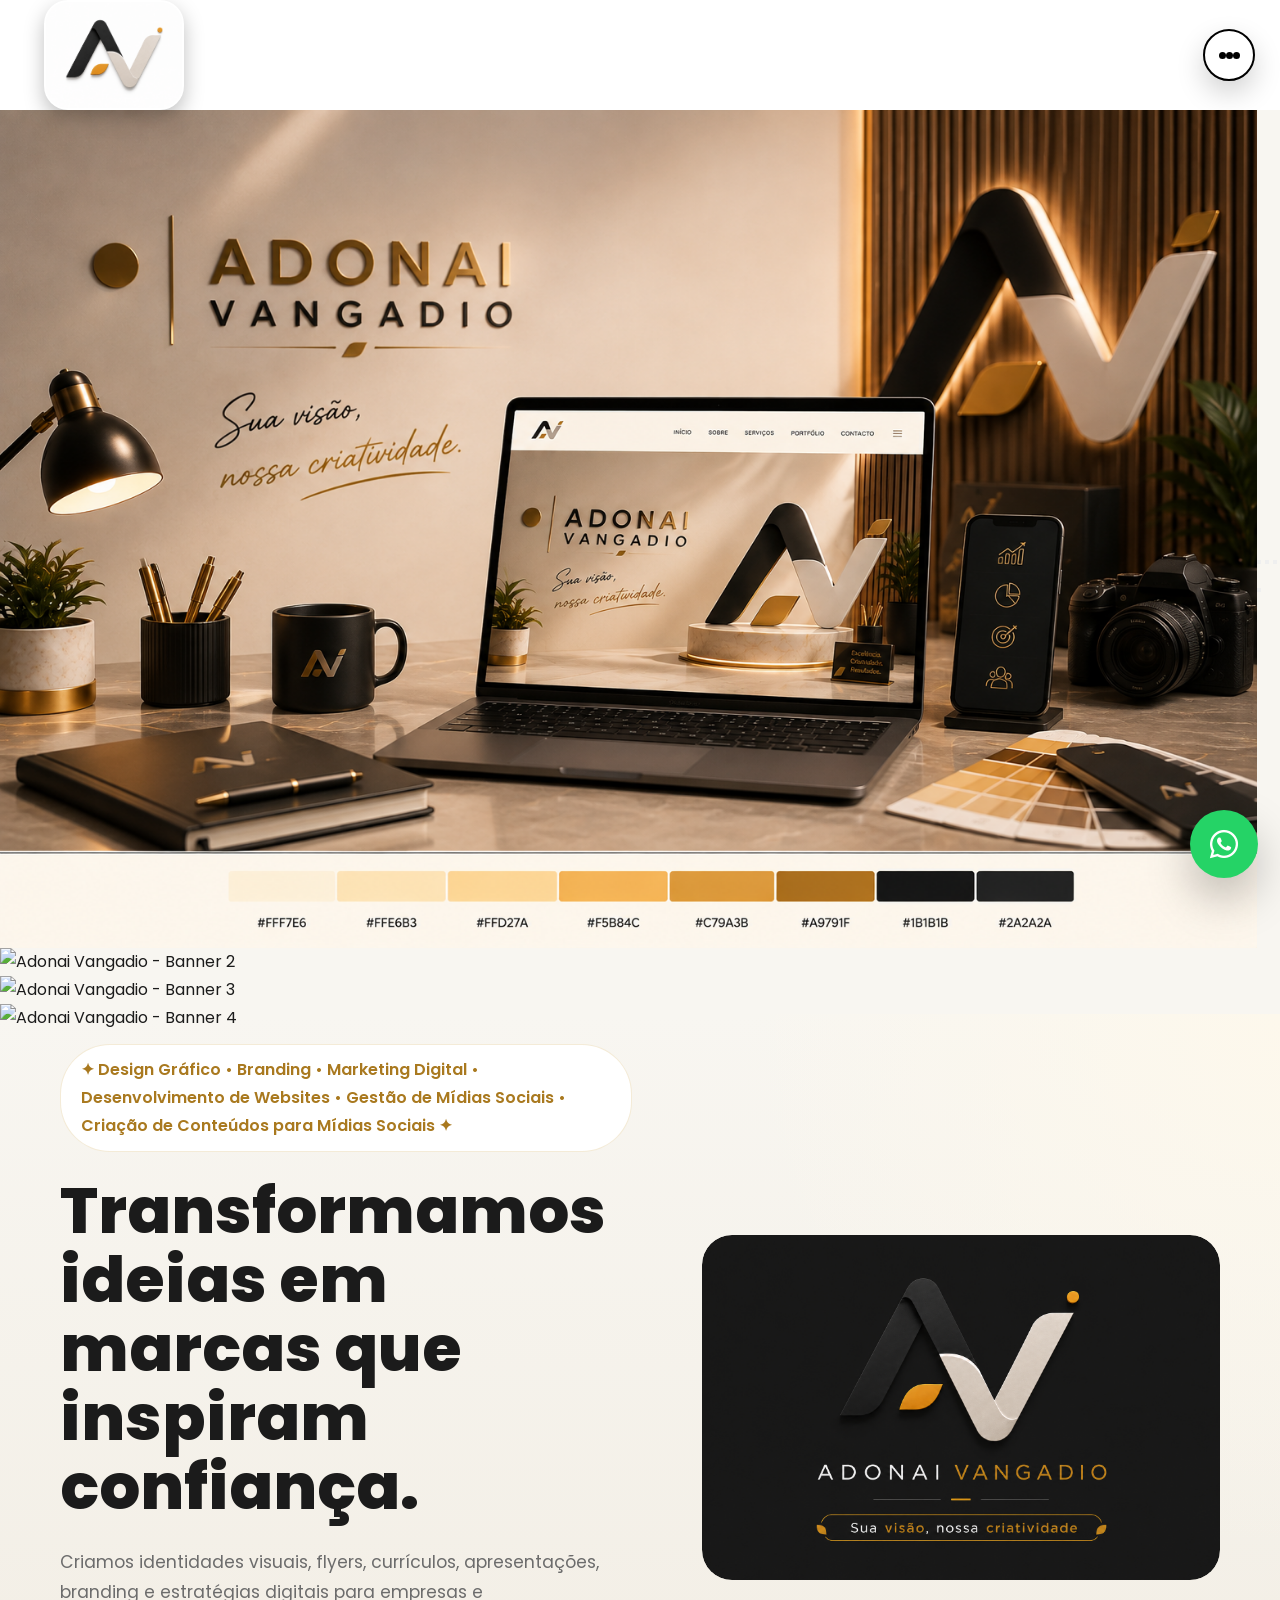
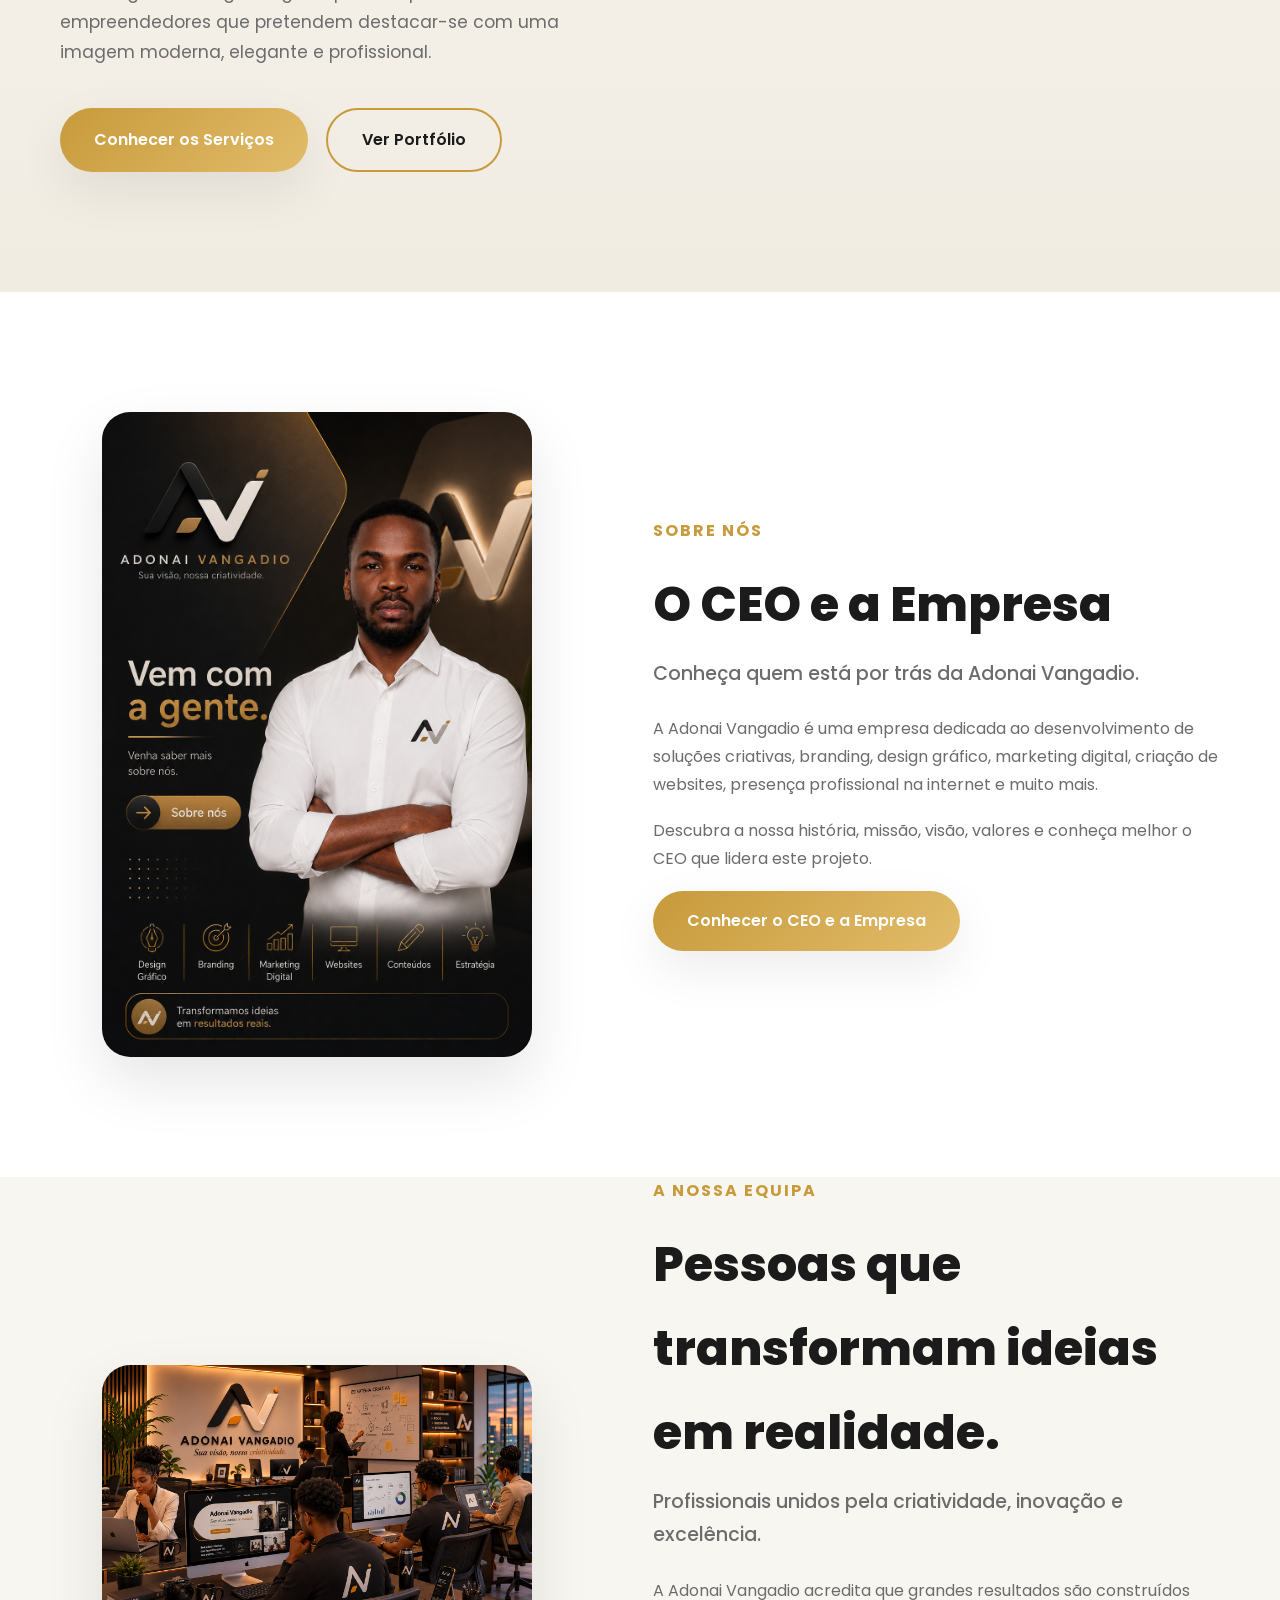
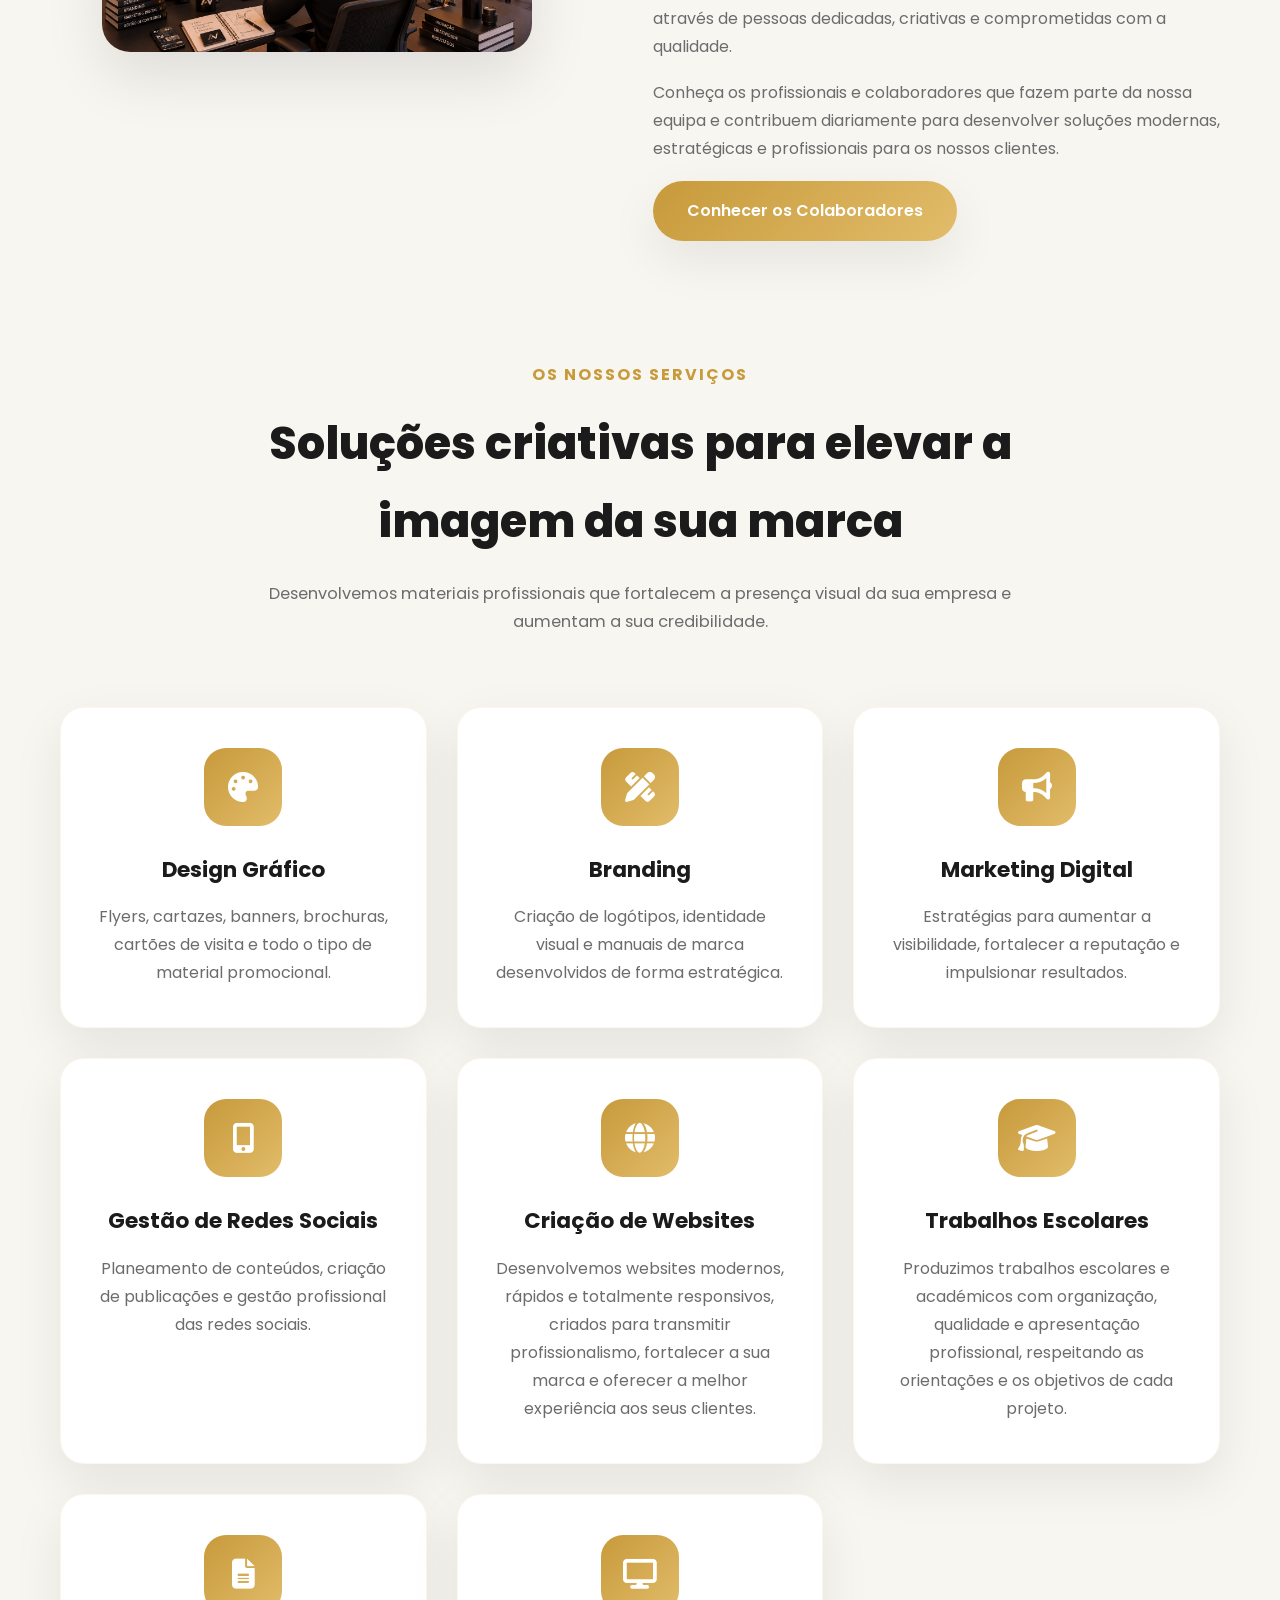
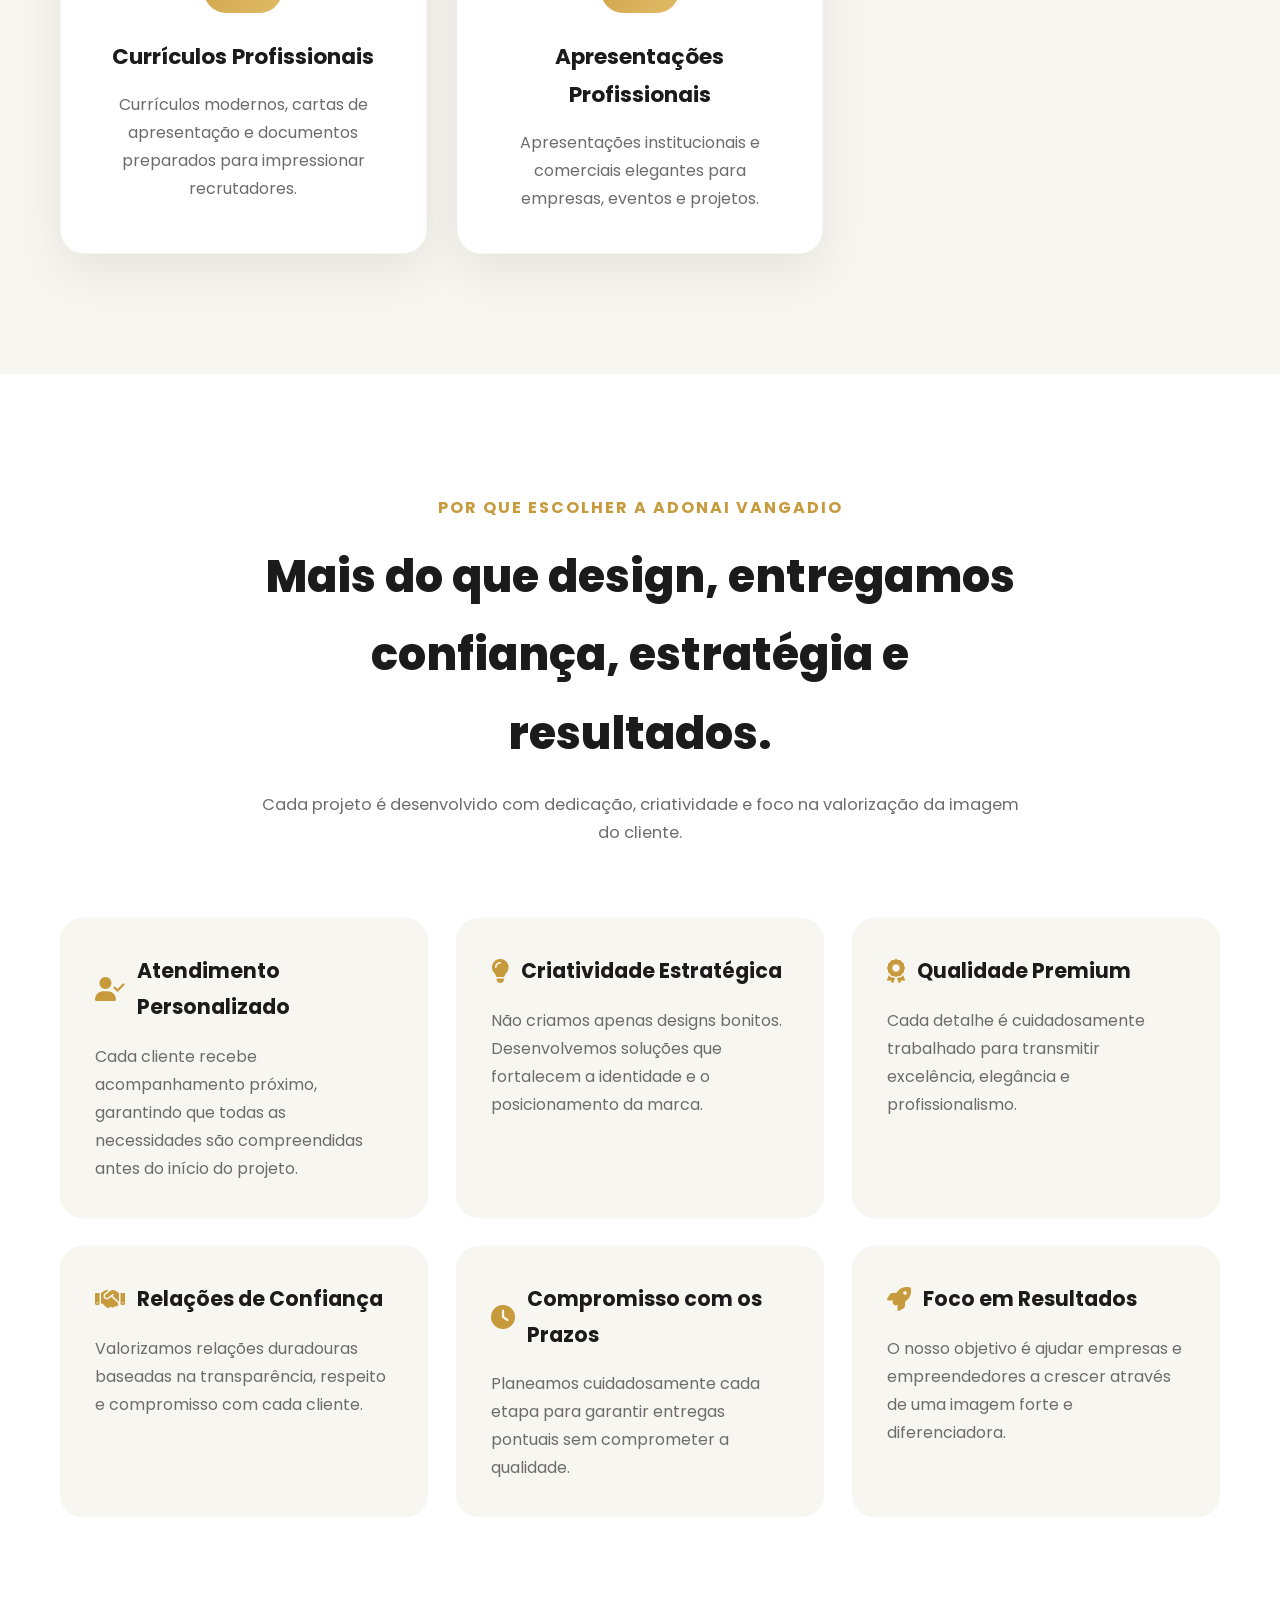
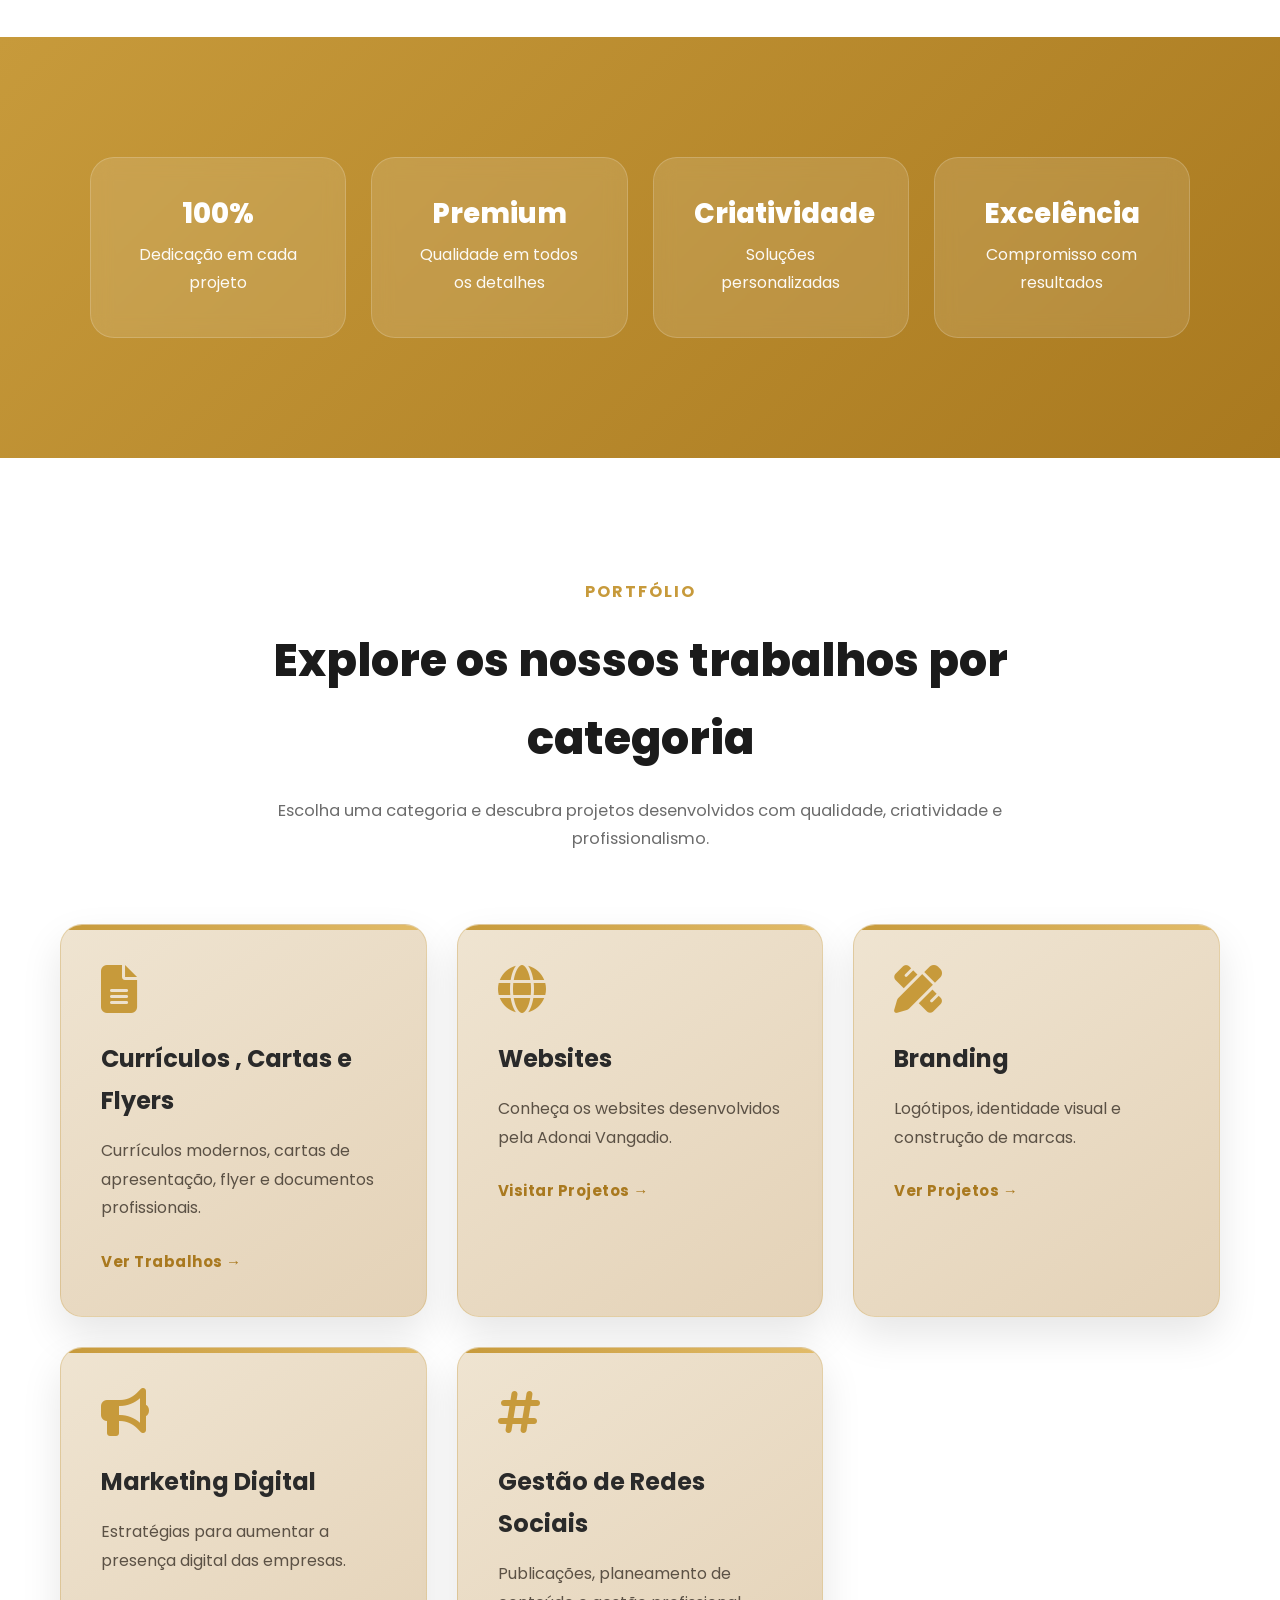
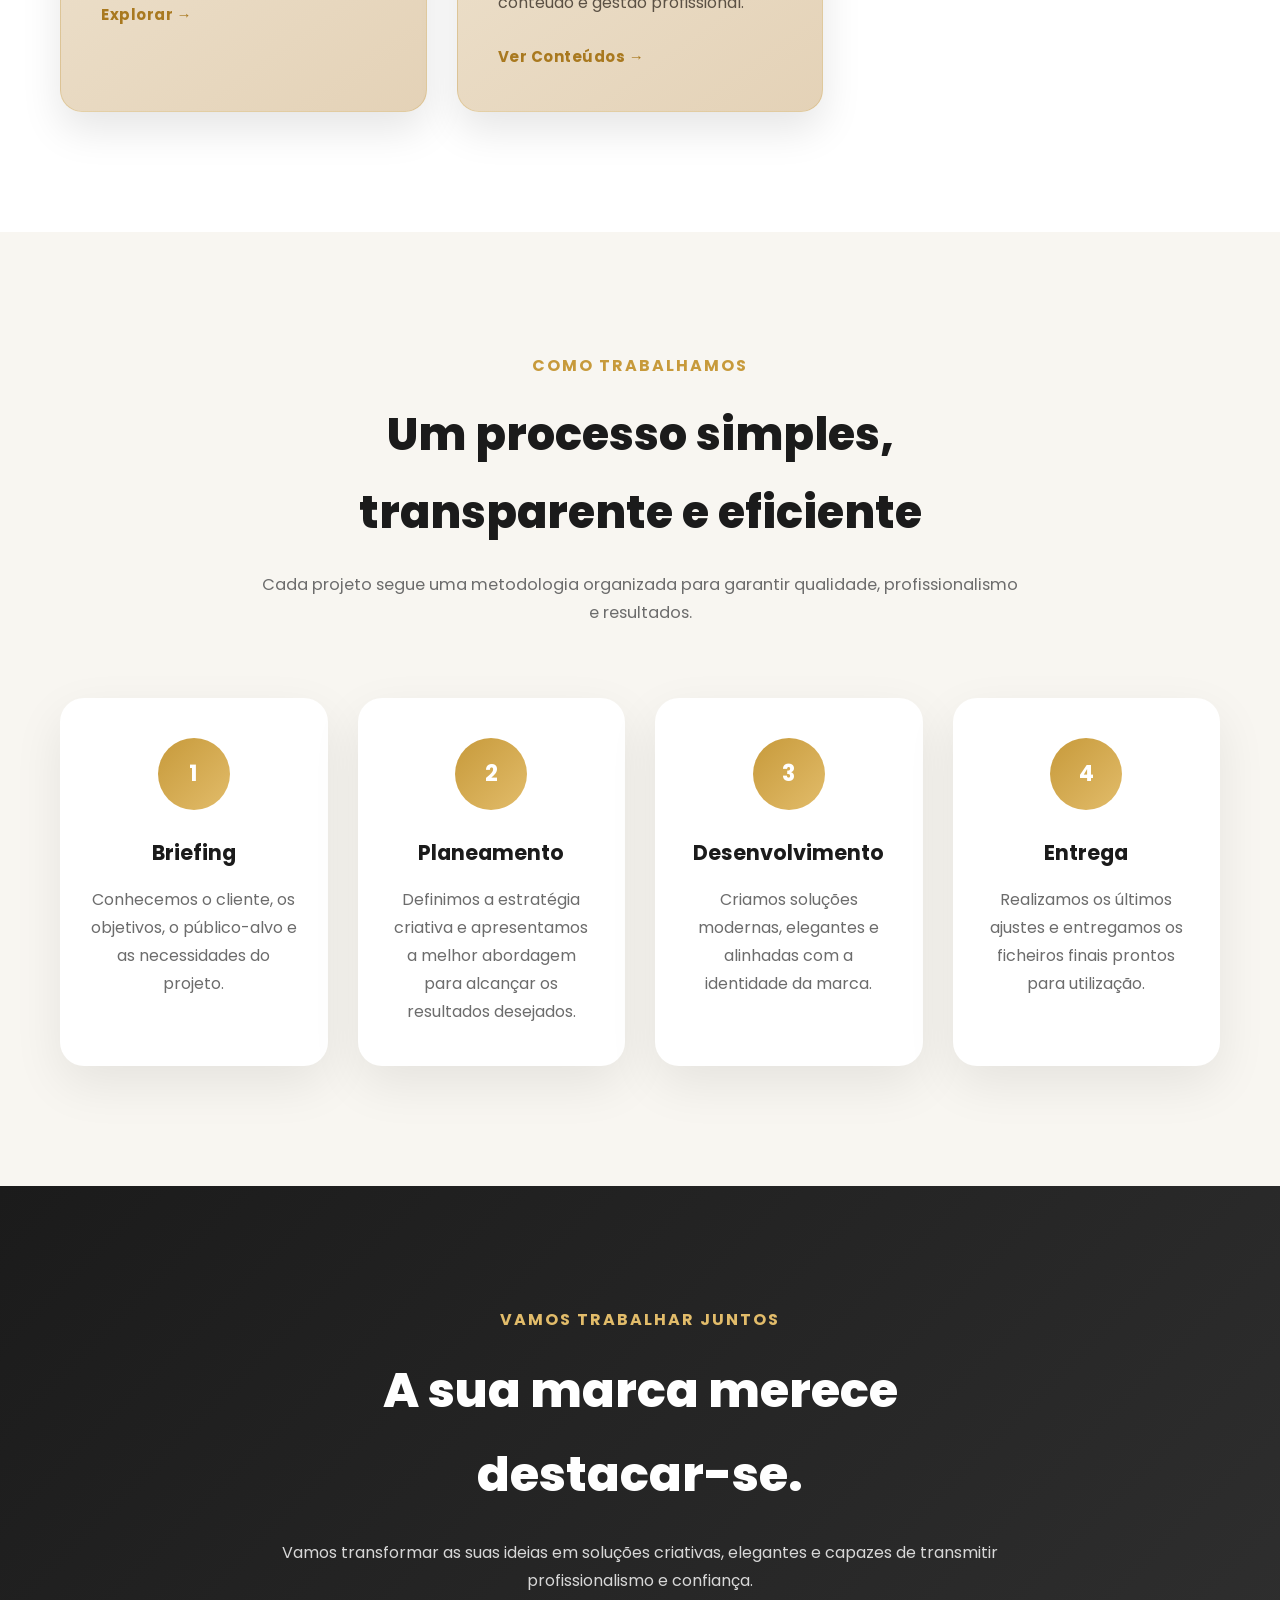
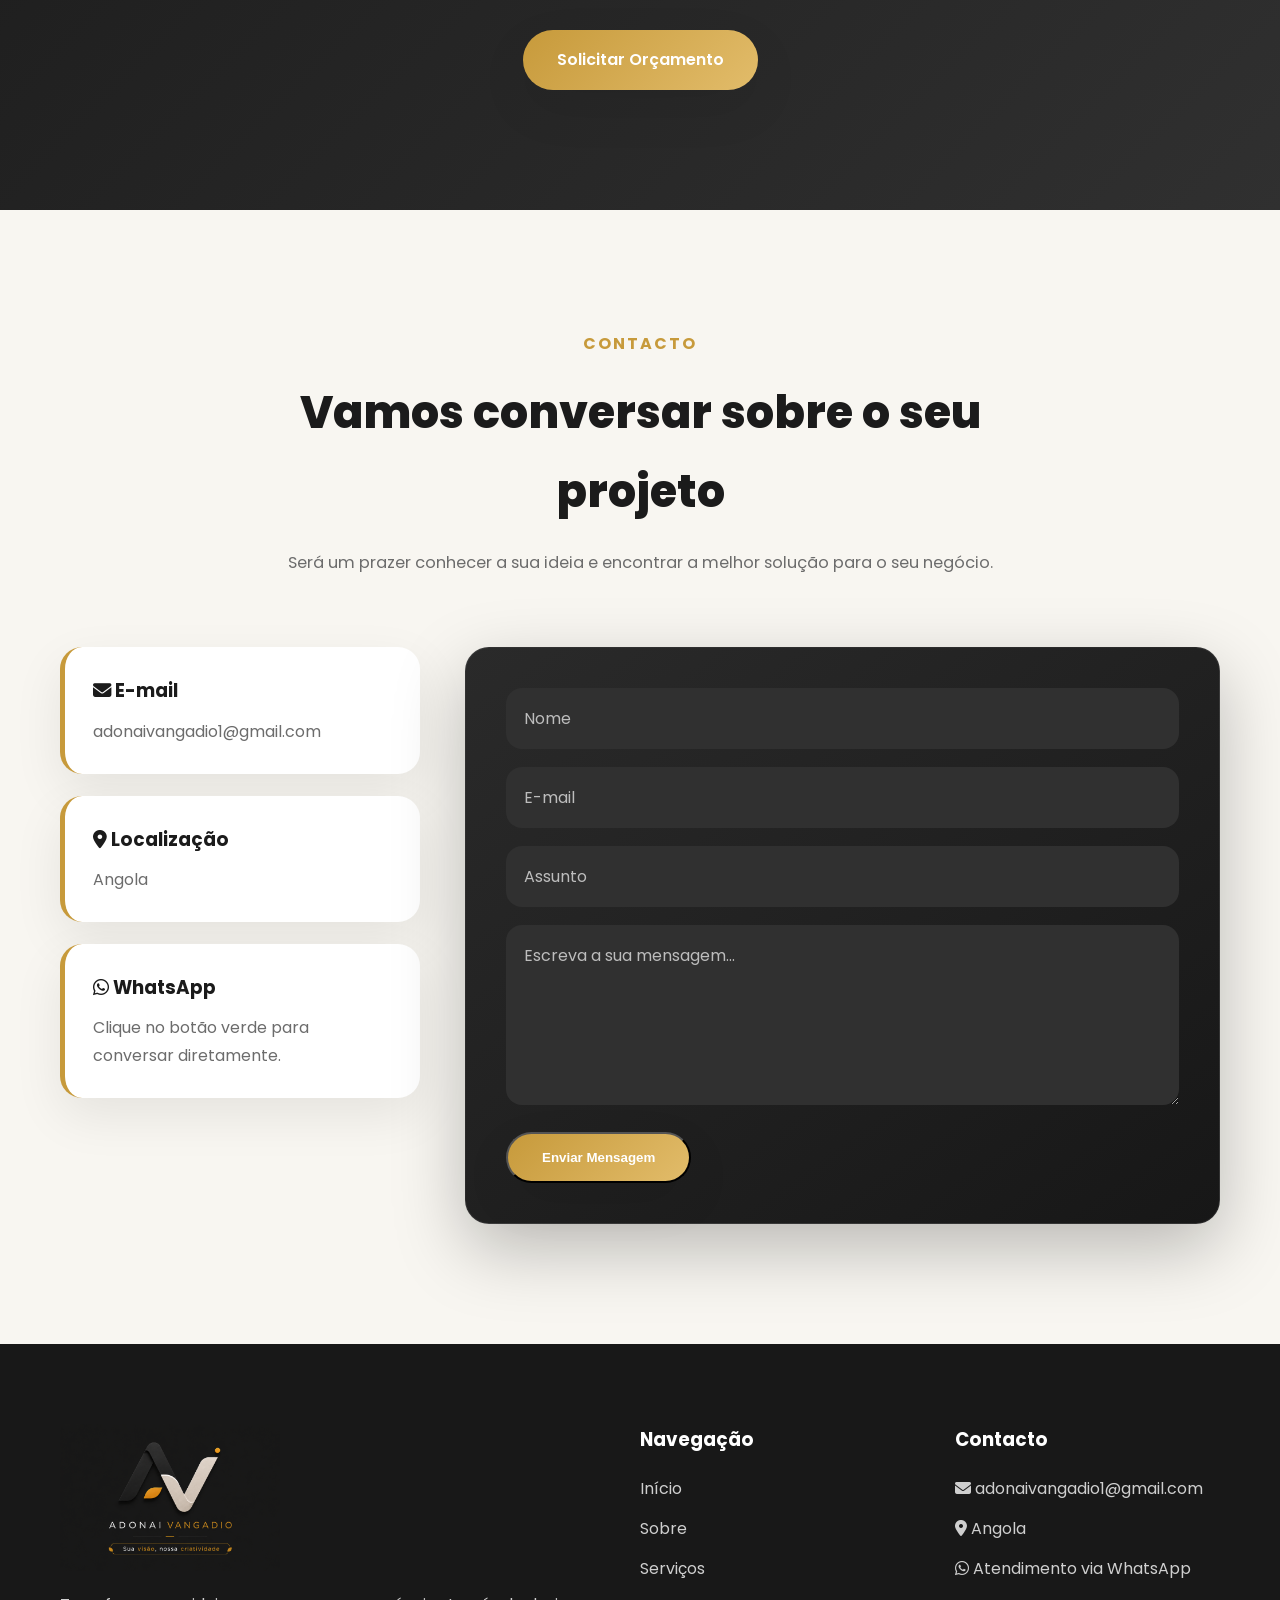
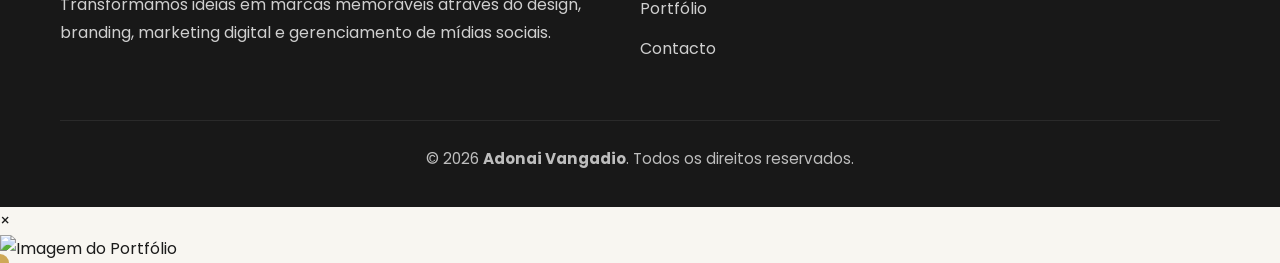
==== commit deb044e5: "Add files via upload" ====
--- a/Adonai-Vangadio/index.html
+++ b/Adonai-Vangadio/index.html
@@ -152,11 +152,85 @@
 
 </button>
 
-<!-- BANNER PRINCIPAL -->
-<section class="hero-banner">
-
-    <img src="images/hero-premium.png"
-         alt="Adonai Vangadio">
+<!-- ======================================
+     BANNER CAROUSEL PREMIUM
+====================================== -->
+
+<section class="hero-banner" id="heroCarousel">
+
+    <div class="hero-slides">
+
+        <!-- SLIDE 1 -->
+        <div class="hero-slide active">
+
+            <img
+                src="images/hero-premium.png"
+                alt="Adonai Vangadio - Banner 1">
+
+        </div>
+
+        <!-- SLIDE 2 -->
+        <div class="hero-slide">
+
+            <img
+                src="images/hero-premium-2.png"
+                alt="Adonai Vangadio - Banner 2">
+
+        </div>
+
+        <!-- SLIDE 3 -->
+        <div class="hero-slide">
+
+            <img
+                src="images/hero-premium-3.png"
+                alt="Adonai Vangadio - Banner 3">
+
+        </div>
+
+        <!-- SLIDE 4 -->
+        <div class="hero-slide">
+
+            <img
+                src="images/hero-premium-4.png"
+                alt="Adonai Vangadio - Banner 4">
+
+        </div>
+
+    </div>
+
+    <!-- INDICADORES -->
+
+    <div class="hero-dots" aria-label="Navegação dos banners">
+
+        <button
+            class="hero-dot active"
+            type="button"
+            aria-label="Ver banner 1"
+            data-slide="0">
+        </button>
+
+        <button
+            class="hero-dot"
+            type="button"
+            aria-label="Ver banner 2"
+            data-slide="1">
+        </button>
+
+        <button
+            class="hero-dot"
+            type="button"
+            aria-label="Ver banner 3"
+            data-slide="2">
+        </button>
+
+        <button
+            class="hero-dot"
+            type="button"
+            aria-label="Ver banner 4"
+            data-slide="3">
+        </button>
+
+    </div>
 
 </section>
 
@@ -1256,4 +1330,4 @@
 
 </body>
 
-</html>
+</html>
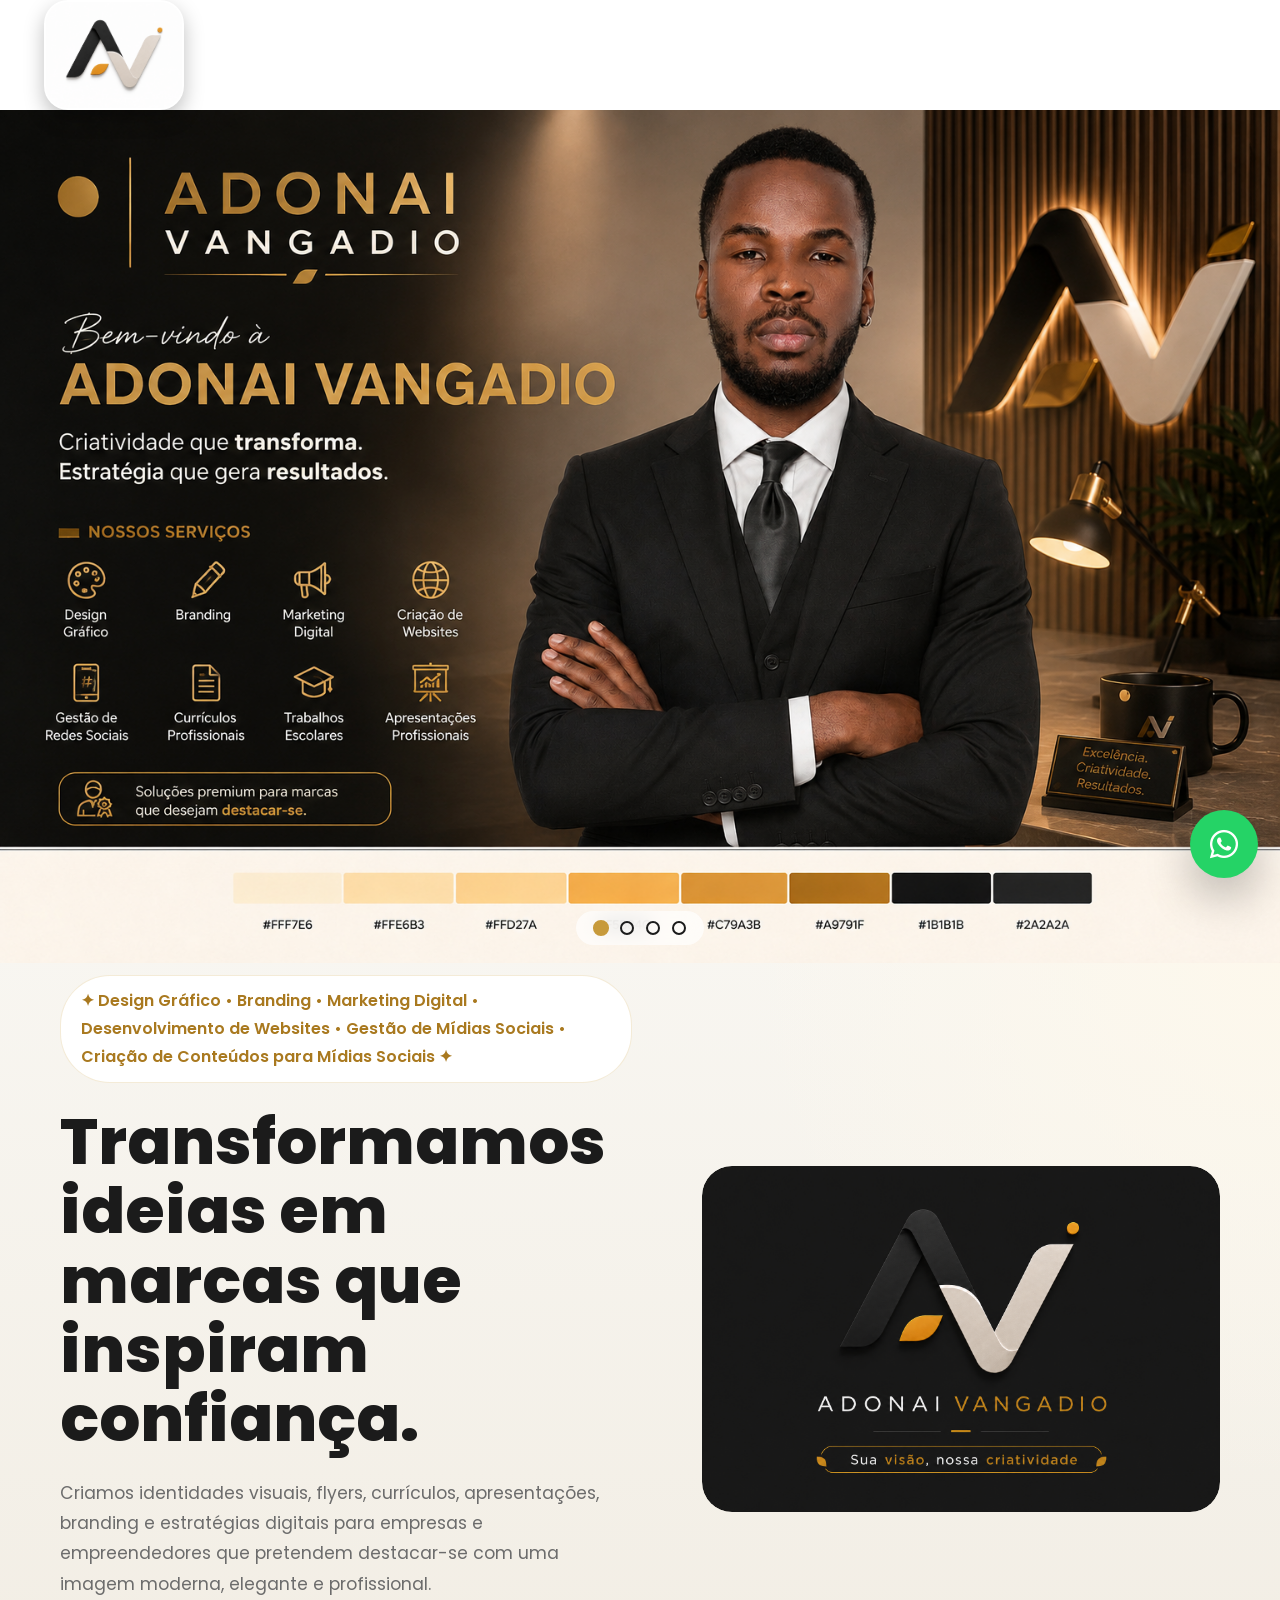
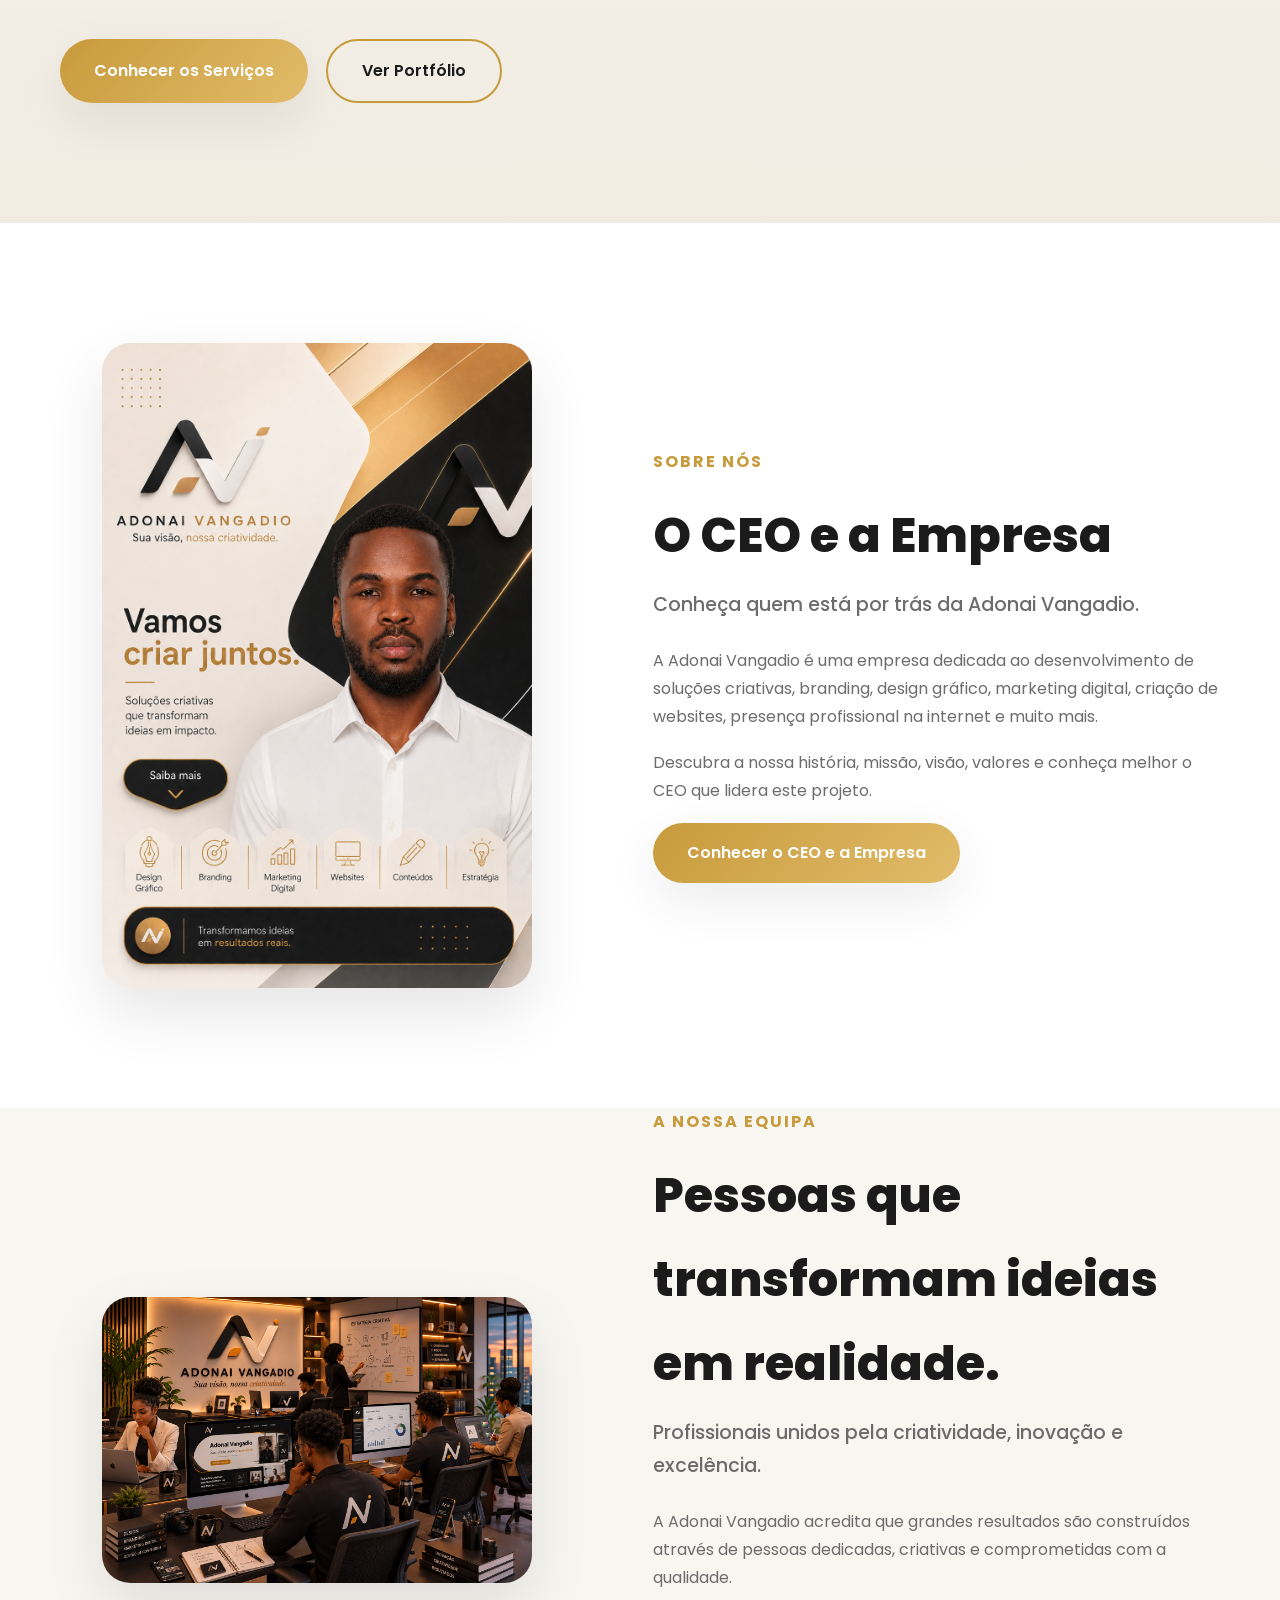
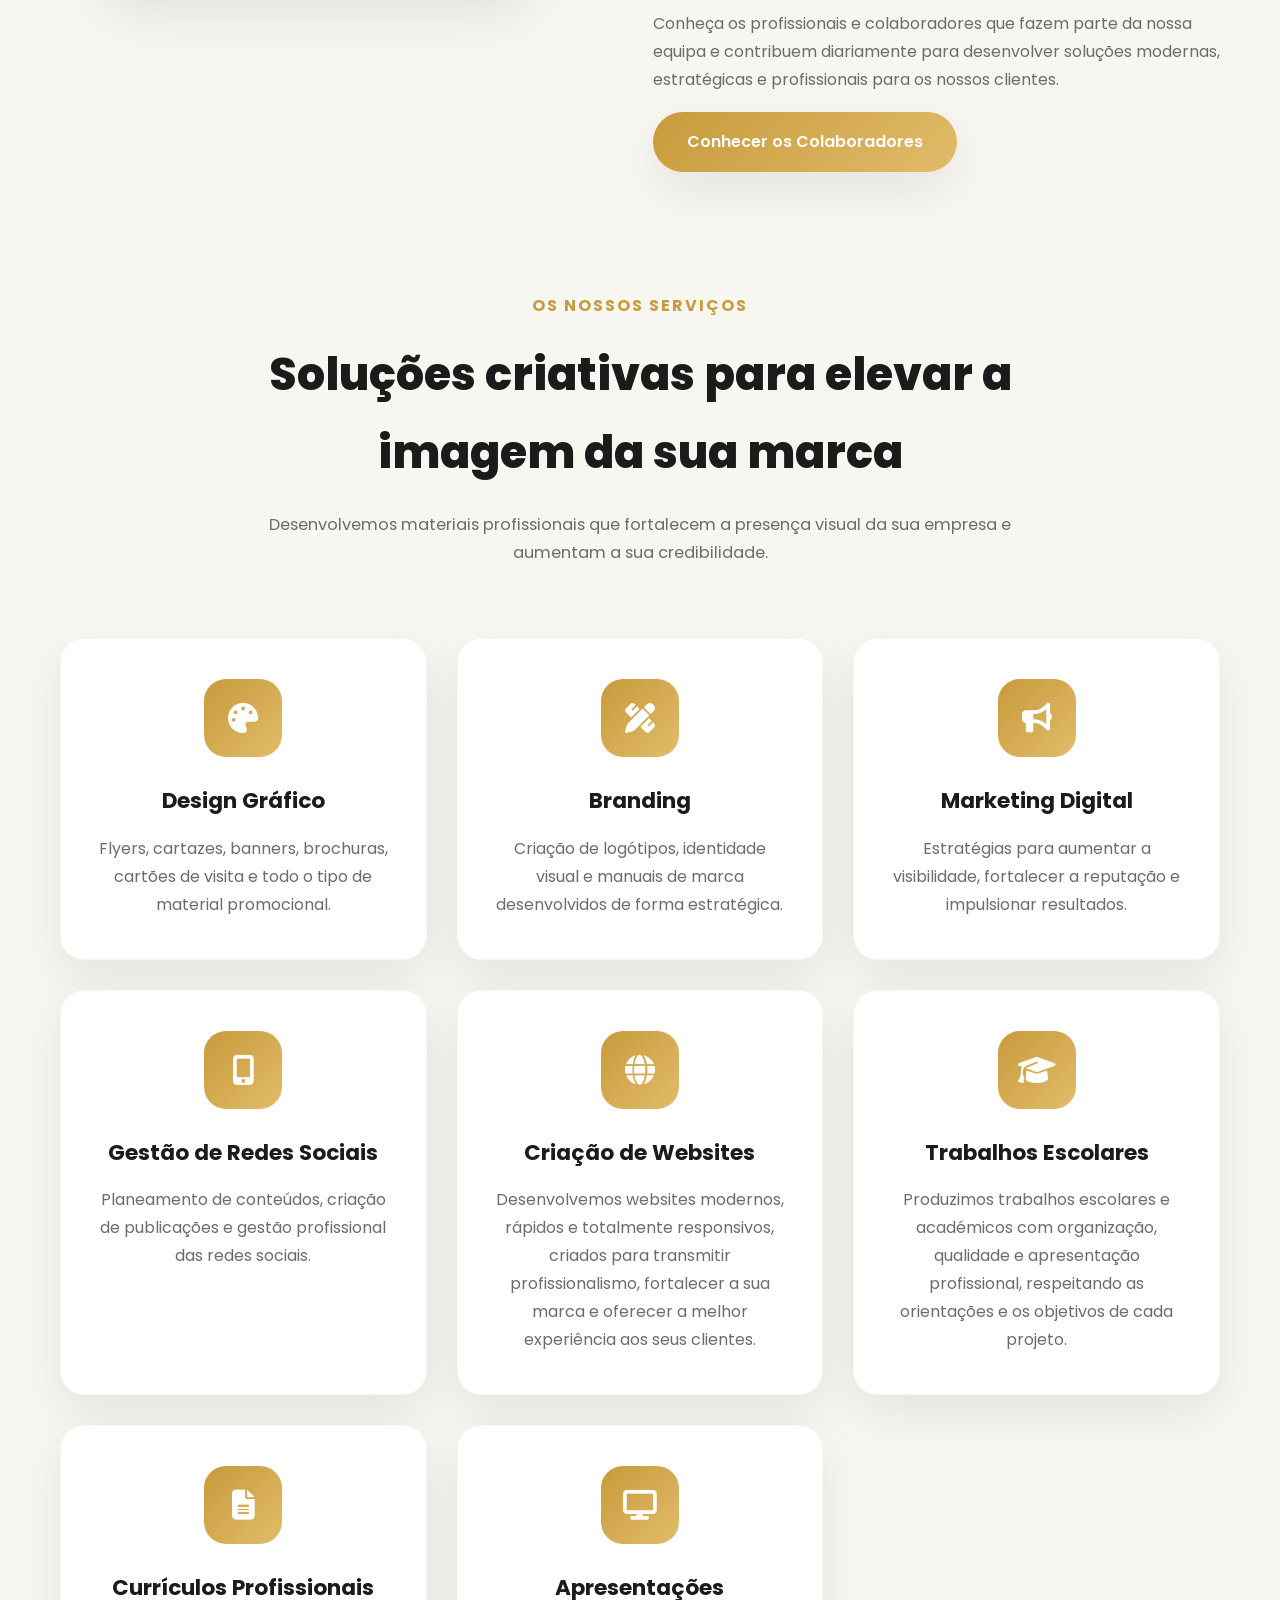
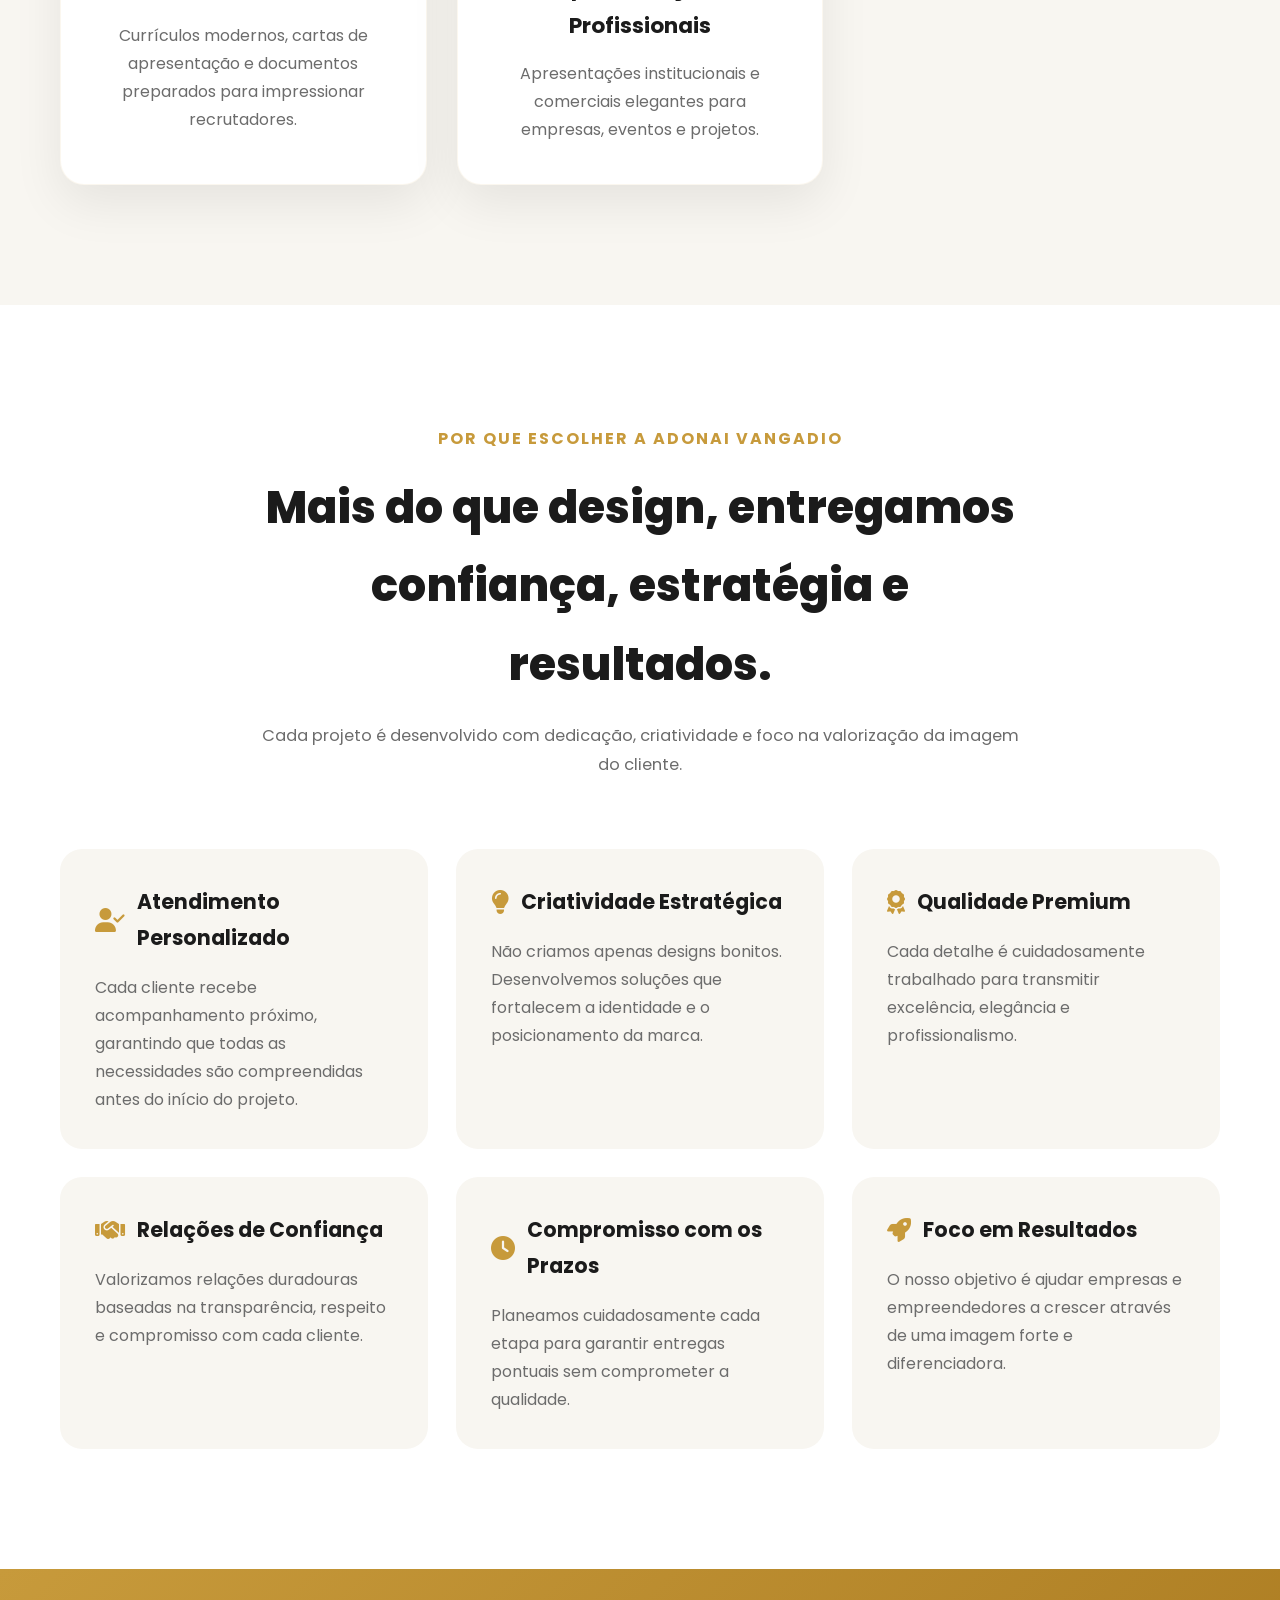
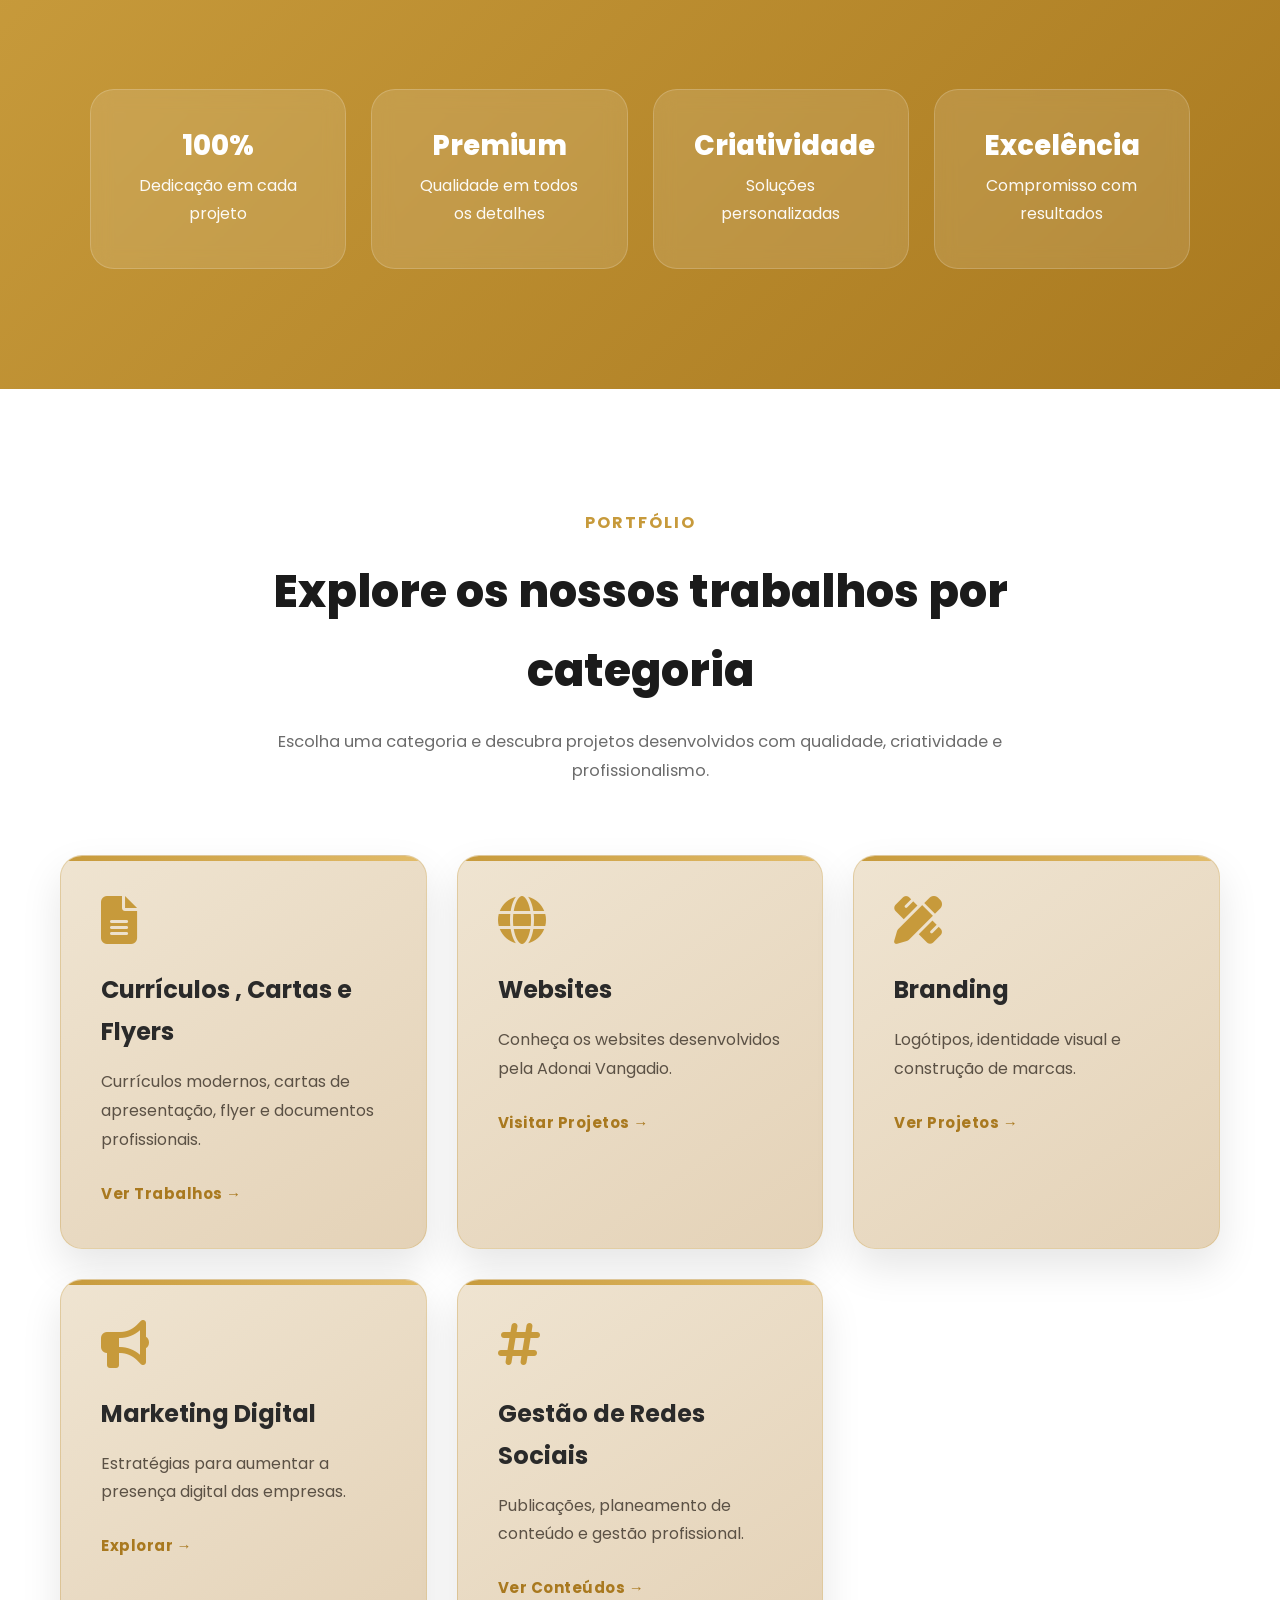
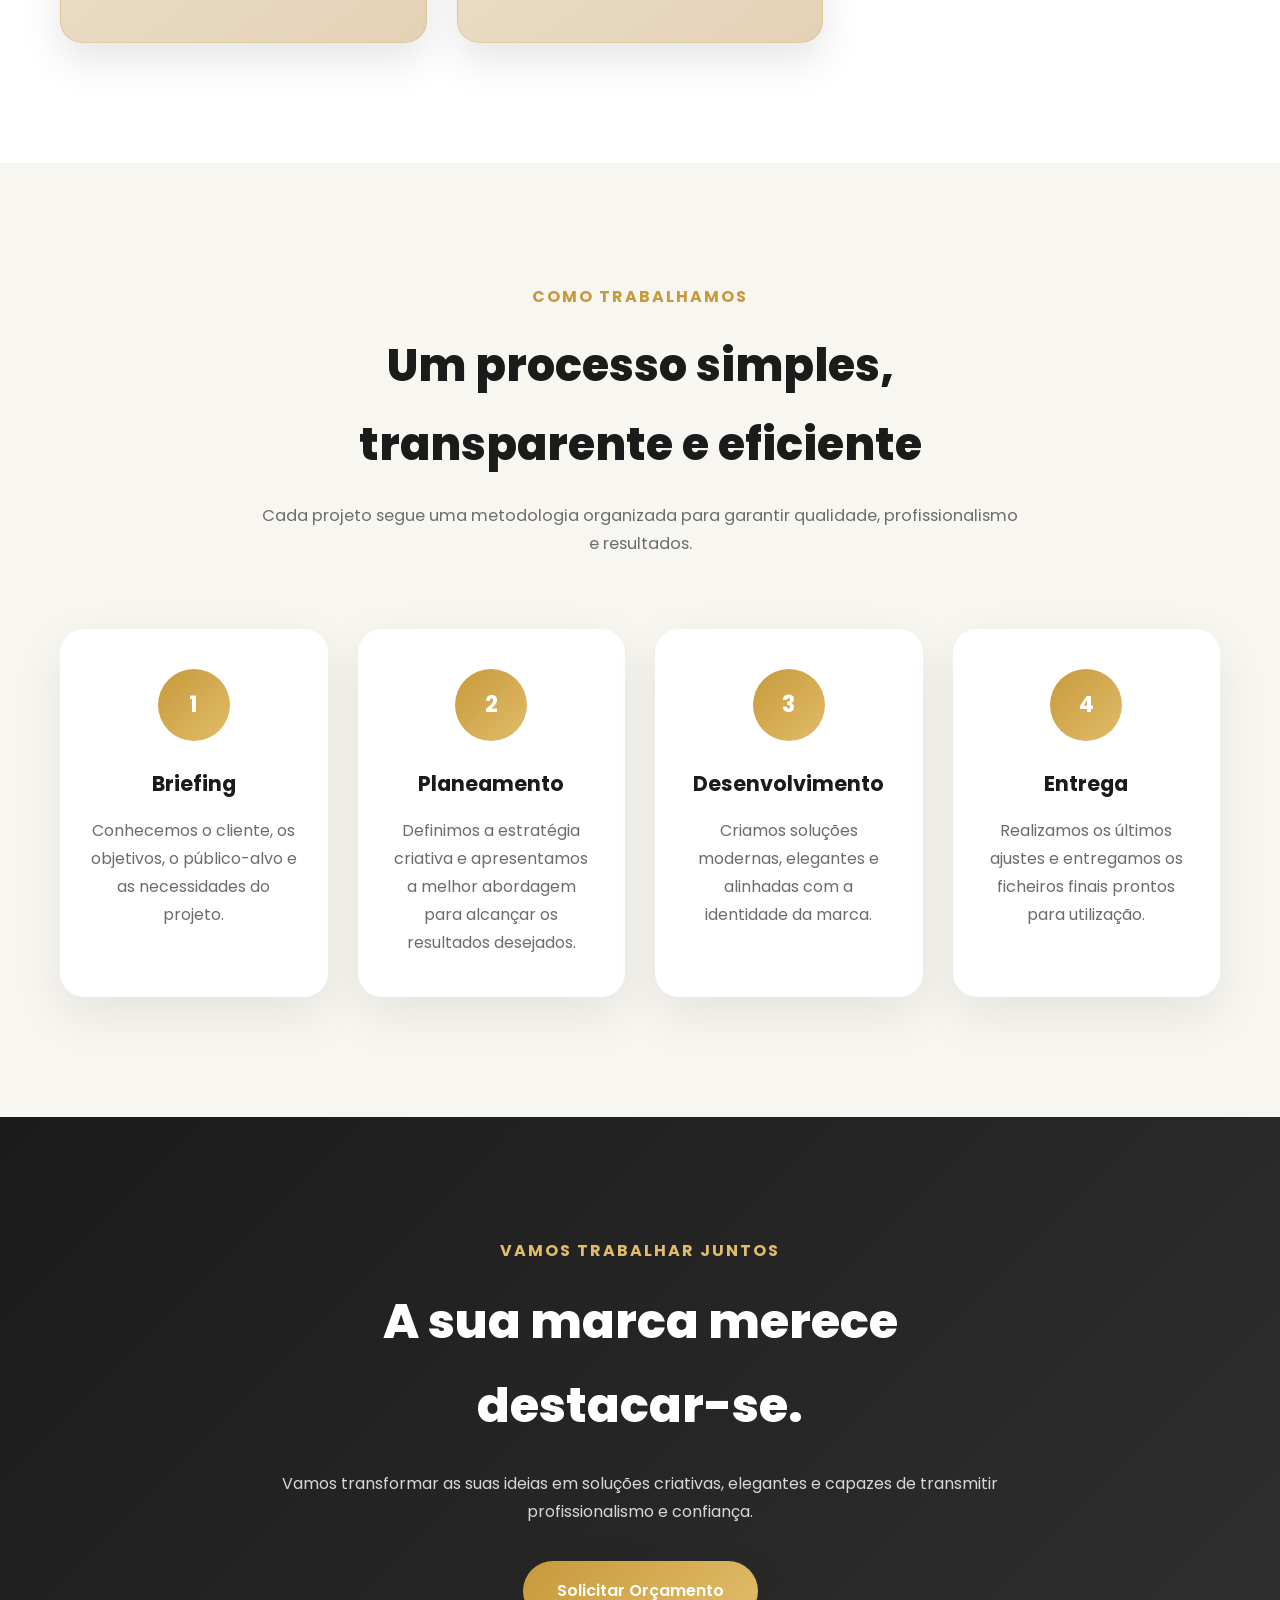
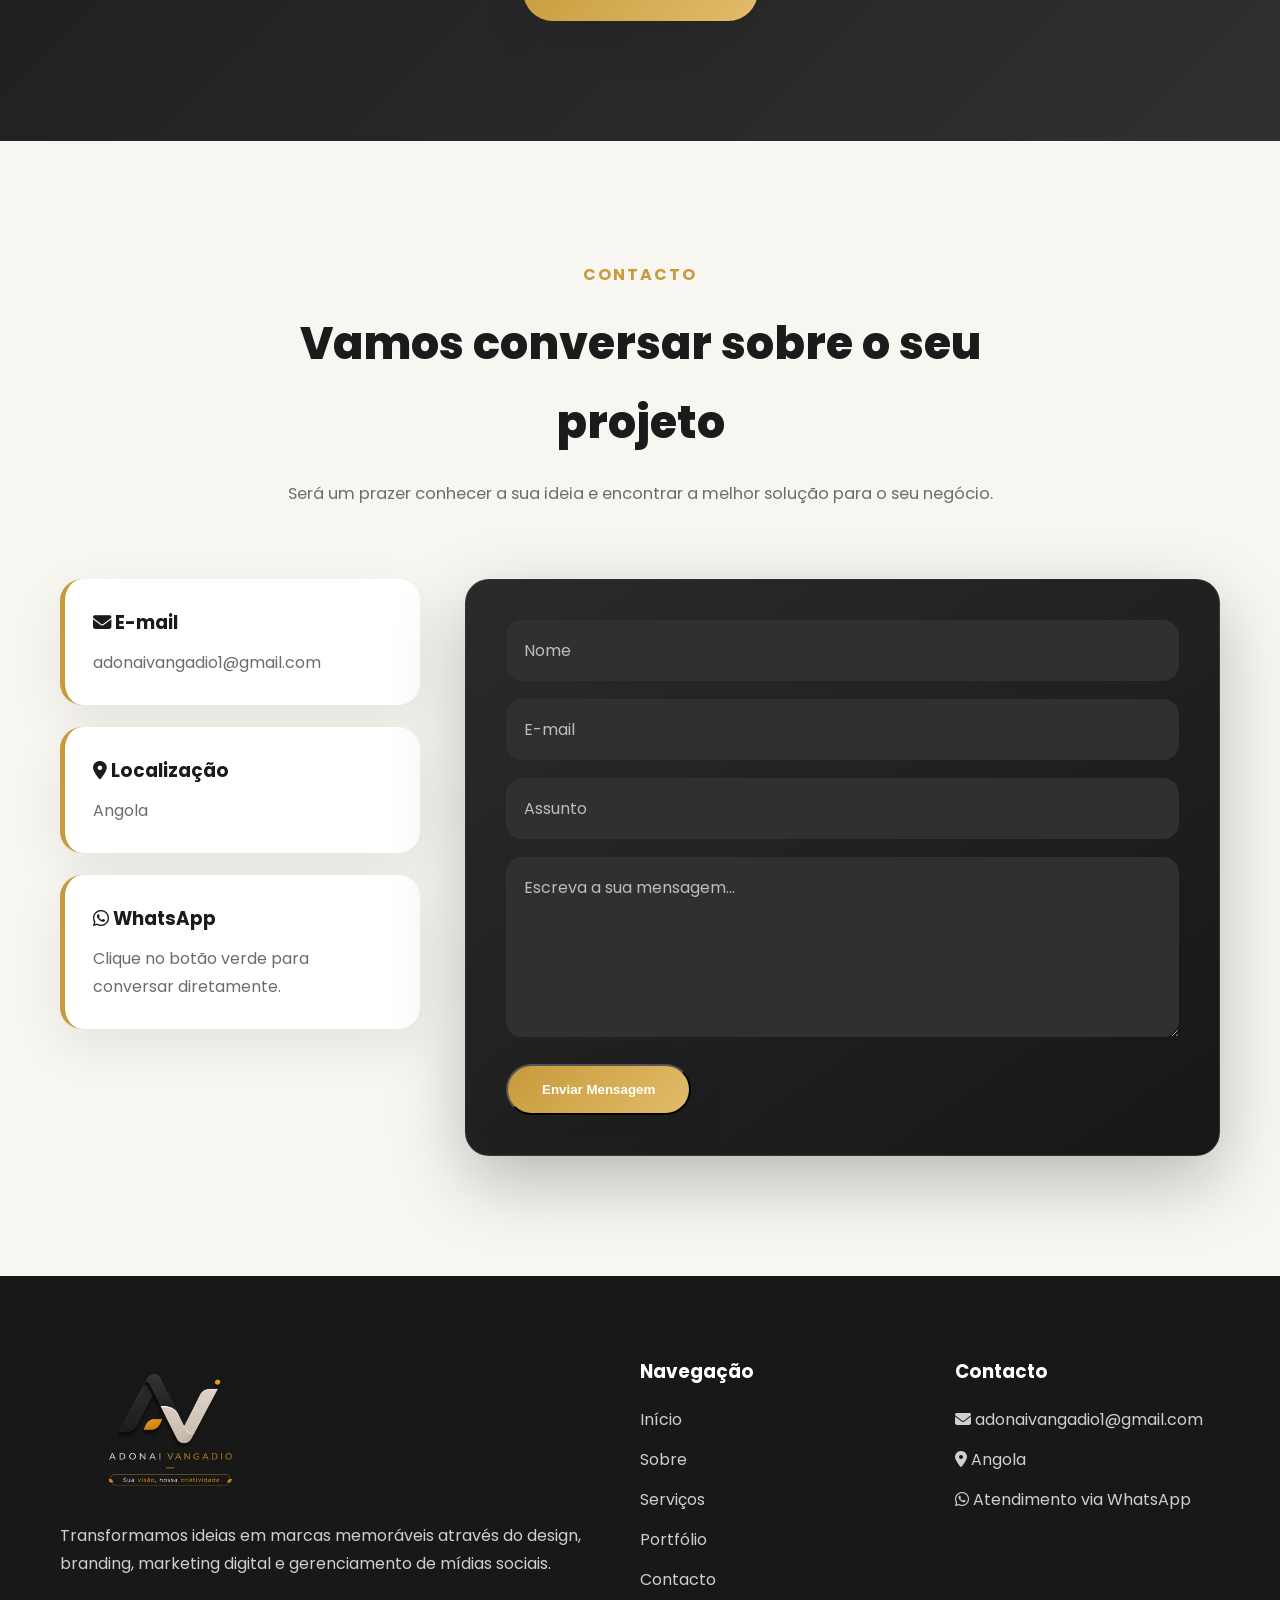
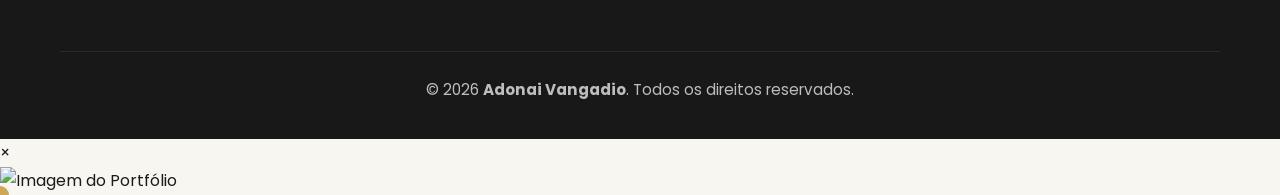
==== commit 330292cf: "Add files via upload" ====
--- a/Adonai-Vangadio/index.html
+++ b/Adonai-Vangadio/index.html
@@ -103,55 +103,48 @@
          HEADER
     ========================== -->
 
-   <header id="header">
+ <!-- =========================
+     HEADER PREMIUM GLASS
+========================== -->
+
+<header id="header">
 
     <div class="container">
 
-       <div class="header-wrapper">
-
-    <div class="header-left">
-
-        <a href="#inicio" class="logo">
-            <img src="images/logobranco.png" alt="Adonai Vangadio">
-        </a>
-
-    </div>
-
-    <div class="header-right"></div>
-
-    <nav class="nav-menu">
-
-    <a href="#inicio">Início</a>
-
-    <a href="#sobre">Sobre</a>
-
-    <a href="#colaboradores">Colaboradores</a>
-
-    <a href="#servicos">Serviços</a>
-
-    <a href="#portfolio">Portfólio</a>
-
-    <a href="#contacto">Contacto</a>
-
-</nav>
-
-          
+        <div class="header-wrapper">
+
+            <!-- LOGO -->
+            <div class="header-left">
+
+                <a href="#inicio" class="logo">
+                    <img src="images/logobranco.png" alt="Adonai Vangadio">
+                </a>
+
+            </div>
+
+
+            <!-- NAVEGAÇÃO -->
+            <nav class="nav-menu" aria-label="Navegação principal">
+
+                <a href="#inicio">Início</a>
+
+                <a href="#sobre">Sobre</a>
+
+                <a href="#servicos">Serviços</a>
+
+                <a href="#portfolio">Portfólio</a>
+
+                <a href="#contacto" class="contact-link">
+                    Entrar em contacto
+                </a>
+
+            </nav>
 
         </div>
 
     </div>
 
 </header>
-
-<!-- BOTÃO MENU -->
-<button class="menu-mobile" aria-label="Abrir Menu">
-
-    <span></span>
-    <span></span>
-    <span></span>
-
-</button>
-
 <!-- ======================================
      BANNER CAROUSEL PREMIUM
 ====================================== -->
--- a/Adonai-Vangadio/css/style.css
+++ b/Adonai-Vangadio/css/style.css
@@ -3767,3 +3767,1463 @@
     color:#fff;
 }
 
+/*==================================================
+ CAROUSEL PREMIUM - BANNER PRINCIPAL
+ MANTÉM O TAMANHO ORIGINAL DAS IMAGENS
+==================================================*/
+
+.hero-banner {
+    position: relative;
+    width: 100%;
+    overflow: hidden;
+    background: #F8F6F1;
+    touch-action: pan-y;
+}
+
+/* ÁREA DOS SLIDES */
+
+.hero-slides {
+    position: relative;
+    width: 100%;
+    height: auto;
+    line-height: 0;
+}
+
+/* CADA SLIDE */
+
+.hero-slide {
+    position: absolute;
+    top: 0;
+    left: 0;
+
+    width: 100%;
+    height: auto;
+
+    opacity: 0;
+    visibility: hidden;
+
+    transition:
+        opacity 0.8s ease;
+
+    z-index: 1;
+
+    pointer-events: none;
+}
+
+/* PRIMEIRO SLIDE - DEFINE A ALTURA REAL DO CARROSSEL */
+
+.hero-slide:first-child {
+    position: relative;
+}
+
+/* SLIDE ATIVO */
+
+.hero-slide.active {
+    opacity: 1;
+    visibility: visible;
+
+    z-index: 2;
+
+    pointer-events: auto;
+}
+
+/* IMAGEM */
+
+.hero-slide img {
+    display: block;
+
+    width: 100%;
+    height: auto;
+
+    max-width: 100%;
+
+    object-fit: contain;
+
+    object-position: center;
+}
+
+/*==================================================
+ INDICADORES / BOLINHAS
+==================================================*/
+
+.hero-dots {
+    position: absolute;
+
+    left: 50%;
+    bottom: 18px;
+
+    transform: translateX(-50%);
+
+    z-index: 10;
+
+    display: flex;
+    align-items: center;
+    justify-content: center;
+
+    gap: 12px;
+
+    padding: 10px 18px;
+
+    background: rgba(255, 255, 255, 0.68);
+
+    backdrop-filter: blur(10px);
+    -webkit-backdrop-filter: blur(10px);
+
+    border-radius: 50px;
+}
+
+/* BOLINHA */
+
+.hero-dot {
+    width: 14px;
+    height: 14px;
+
+    padding: 0;
+    margin: 0;
+
+    border: 2px solid #1B1B1B;
+
+    border-radius: 50%;
+
+    background: transparent;
+
+    cursor: pointer;
+
+    transition:
+        transform 0.3s ease,
+        background 0.3s ease,
+        border-color 0.3s ease;
+}
+
+/* EFEITO AO TOCAR/PASSAR */
+
+.hero-dot:hover {
+    transform: scale(1.15);
+}
+
+/* BOLINHA ATIVA */
+
+.hero-dot.active {
+    background: #C79A3B;
+
+    border-color: #C79A3B;
+
+    transform: scale(1.15);
+}
+
+
+/*==================================================
+ TABLET
+==================================================*/
+
+@media (max-width: 768px) {
+
+    .hero-slide img {
+        width: 100%;
+        height: auto;
+
+        object-fit: contain;
+    }
+
+    .hero-dots {
+
+        bottom: 12px;
+
+        gap: 9px;
+
+        padding: 8px 14px;
+    }
+
+    .hero-dot {
+
+        width: 11px;
+        height: 11px;
+    }
+
+}
+
+
+/*==================================================
+ TELEMÓVEL
+==================================================*/
+
+@media (max-width: 480px) {
+
+    .hero-slide img {
+
+        width: 100%;
+        height: auto;
+
+        object-fit: contain;
+    }
+
+    .hero-dots {
+
+        bottom: 10px;
+
+        gap: 8px;
+
+        padding: 7px 12px;
+    }
+
+    .hero-dot {
+
+        width: 10px;
+        height: 10px;
+
+        border-width: 1.5px;
+    }
+
+}
+
+
+/*==================================================
+ ACESSIBILIDADE
+==================================================*/
+
+@media (prefers-reduced-motion: reduce) {
+
+    .hero-slide {
+
+        transition: opacity 0.3s ease;
+
+    }
+
+}
+
+
+
+
+
+/* ==========================================
+   CABEÇALHO 87PX + MENU AJUSTADO
+   ========================================== */
+
+@media (max-width: 768px) {
+
+    /* CABEÇALHO — NÃO ALTERAR */
+    header {
+        height: 87px !important;
+        min-height: 87px !important;
+        padding: 0 !important;
+        margin: 0 !important;
+    }
+
+    #header {
+        height: 87px !important;
+        min-height: 87px !important;
+        padding: 0 !important;
+        margin: 0 !important;
+    }
+
+    .header-wrapper {
+        height: 87px !important;
+        min-height: 87px !important;
+        padding: 0 18px !important;
+        display: flex !important;
+        align-items: center !important;
+    }
+
+    /* LOGOTIPO — NÃO ALTERAR */
+    .logo img {
+        max-height: 66px !important;
+        width: auto !important;
+    }
+
+    /* MENU — POSIÇÃO AJUSTADA */
+    .menu-mobile {
+        position: fixed !important;
+        top: 20px !important;
+        right: 25px !important;
+        bottom: auto !important;
+        left: auto !important;
+
+        width: 52px !important;
+        height: 52px !important;
+
+        transform: none !important;
+
+        z-index: 999999999 !important;
+    }
+}
+
+
+
+/*=========================================================
+ ADONAI VANGADIO
+ PORTFÓLIO — CARROSSEIS PREMIUM
+=========================================================*/
+
+
+/*=========================================================
+ CONTAINER PRINCIPAL
+=========================================================*/
+
+.portfolio-carousel-section {
+
+    position: relative;
+
+    margin-top: 70px;
+
+    margin-bottom: 90px;
+
+}
+
+
+/*=========================================================
+ CABEÇALHO DA CATEGORIA
+=========================================================*/
+
+.portfolio-category-header {
+
+    display: flex;
+
+    align-items: center;
+
+    justify-content: space-between;
+
+    gap: 25px;
+
+    margin-bottom: 28px;
+
+}
+
+
+.portfolio-category-header h3 {
+
+    margin: 0;
+
+    display: flex;
+
+    align-items: center;
+
+    gap: 12px;
+
+    font-size: 1.45rem;
+
+    font-weight: 700;
+
+    color: var(--black);
+
+}
+
+
+.portfolio-category-header h3 i {
+
+    color: var(--gold);
+
+}
+
+
+.carousel-label {
+
+    font-size: 0.78rem;
+
+    font-weight: 500;
+
+    letter-spacing: 0.5px;
+
+    color: var(--gray);
+
+    white-space: nowrap;
+
+    opacity: 0.85;
+
+}
+
+
+/*=========================================================
+ ÁREA DO CARROSSEL
+=========================================================*/
+
+.portfolio-carousel {
+
+    width: 100%;
+
+    overflow-x: auto;
+
+    overflow-y: hidden;
+
+    position: relative;
+
+    padding: 10px 4px 28px;
+
+    scroll-behavior: smooth;
+
+    scrollbar-width: thin;
+
+    scrollbar-color: var(--gold) transparent;
+
+    cursor: grab;
+
+}
+
+
+/*
+ Não limitar a altura.
+ Não cortar as imagens.
+*/
+
+.portfolio-carousel:active {
+
+    cursor: grabbing;
+
+}
+
+
+.portfolio-carousel::-webkit-scrollbar {
+
+    height: 7px;
+
+}
+
+
+.portfolio-carousel::-webkit-scrollbar-track {
+
+    background: rgba(0, 0, 0, 0.05);
+
+    border-radius: 20px;
+
+}
+
+
+.portfolio-carousel::-webkit-scrollbar-thumb {
+
+    background: var(--gold);
+
+    border-radius: 20px;
+
+}
+
+
+.portfolio-carousel::-webkit-scrollbar-thumb:hover {
+
+    background: var(--gold-dark);
+
+}
+
+
+/*=========================================================
+ TRACK
+=========================================================*/
+
+.portfolio-carousel-track {
+
+    display: flex;
+
+    align-items: flex-start;
+
+    gap: 28px;
+
+    width: max-content;
+
+    min-width: 100%;
+
+}
+
+
+/*=========================================================
+ CADA ITEM
+=========================================================*/
+
+.portfolio-carousel .portfolio-item {
+
+    flex: 0 0 auto;
+
+    width: auto;
+
+    height: auto;
+
+    min-width: 0;
+
+    position: relative;
+
+    overflow: visible;
+
+    background: transparent;
+
+    border-radius: 18px;
+
+    transition:
+        transform 0.35s ease,
+        box-shadow 0.35s ease;
+
+}
+
+
+/*=========================================================
+ IMAGENS
+=========================================================*/
+
+/*
+ IMPORTANTE:
+
+ Não usamos:
+ height: xxx;
+ object-fit: cover;
+
+ A imagem mantém a sua proporção original.
+*/
+
+.portfolio-carousel .portfolio-item img {
+
+    display: block;
+
+    width: auto !important;
+
+    height: auto !important;
+
+    max-width: none !important;
+
+    min-width: 0;
+
+    object-fit: contain !important;
+
+    object-position: center;
+
+    border-radius: 18px;
+
+    cursor: pointer;
+
+    transition:
+        transform 0.45s ease,
+        box-shadow 0.45s ease;
+
+}
+
+
+/*=========================================================
+ EFEITO PREMIUM
+=========================================================*/
+
+.portfolio-carousel .portfolio-item:hover {
+
+    transform: translateY(-8px);
+
+}
+
+
+.portfolio-carousel .portfolio-item:hover img {
+
+    transform: scale(1.015);
+
+    box-shadow:
+
+        0 22px 50px rgba(0, 0, 0, 0.18),
+
+        0 0 0 1px rgba(199, 154, 59, 0.18);
+
+}
+
+
+/*=========================================================
+ EFEITO DOURADO DISCRETO
+=========================================================*/
+
+.portfolio-carousel .portfolio-item::after {
+
+    content: "";
+
+    position: absolute;
+
+    left: 10%;
+
+    right: 10%;
+
+    bottom: -12px;
+
+    height: 3px;
+
+    background:
+
+        linear-gradient(
+
+            90deg,
+
+            transparent,
+
+            var(--gold),
+
+            transparent
+
+        );
+
+    opacity: 0;
+
+    transform: scaleX(0.5);
+
+    transition:
+
+        opacity 0.35s ease,
+
+        transform 0.35s ease;
+
+}
+
+
+.portfolio-carousel .portfolio-item:hover::after {
+
+    opacity: 0.8;
+
+    transform: scaleX(1);
+
+}
+
+
+/*=========================================================
+ LOGO DENTRO DO CARROSSEL DE FLYERS
+=========================================================*/
+
+.portfolio-logo-item {
+
+    display: flex;
+
+    align-items: center;
+
+    justify-content: center;
+
+    padding: 35px;
+
+    background:
+
+        linear-gradient(
+
+            145deg,
+
+            #ffffff,
+
+            #f8f6f1
+
+        );
+
+    border-radius: 18px;
+
+    box-shadow:
+
+        0 12px 35px rgba(0, 0, 0, 0.08);
+
+}
+
+
+.portfolio-logo-item img {
+
+    max-width: none !important;
+
+}
+
+
+/*=========================================================
+ SOMBRA PREMIUM NA ÁREA DO CARROSSEL
+=========================================================*/
+
+.portfolio-carousel-section {
+
+    position: relative;
+
+}
+
+
+.portfolio-carousel-section::before {
+
+    content: "";
+
+    position: absolute;
+
+    top: 65px;
+
+    left: -30px;
+
+    right: -30px;
+
+    bottom: -25px;
+
+    z-index: -1;
+
+    background:
+
+        linear-gradient(
+
+            135deg,
+
+            rgba(199, 154, 59, 0.035),
+
+            rgba(248, 246, 241, 0.55)
+
+        );
+
+    border-radius: 28px;
+
+}
+
+
+/*=========================================================
+ MOBILE
+=========================================================*/
+
+@media (max-width: 768px) {
+
+    .portfolio-carousel-section {
+
+        margin-top: 50px;
+
+        margin-bottom: 65px;
+
+    }
+
+
+    .portfolio-category-header {
+
+        align-items: flex-start;
+
+        flex-direction: column;
+
+        gap: 8px;
+
+        margin-bottom: 20px;
+
+    }
+
+
+    .portfolio-category-header h3 {
+
+        font-size: 1.15rem;
+
+        line-height: 1.4;
+
+    }
+
+
+    .carousel-label {
+
+        font-size: 0.72rem;
+
+    }
+
+
+    .portfolio-carousel {
+
+        padding:
+
+            8px
+
+            4px
+
+            22px;
+
+        -webkit-overflow-scrolling: touch;
+
+        overscroll-behavior-x: contain;
+
+    }
+
+
+    .portfolio-carousel-track {
+
+        gap: 18px;
+
+    }
+
+
+    .portfolio-carousel .portfolio-item {
+
+        border-radius: 14px;
+
+    }
+
+
+    .portfolio-carousel .portfolio-item img {
+
+        border-radius: 14px;
+
+    }
+
+
+    .portfolio-carousel .portfolio-item:hover {
+
+        transform: none;
+
+    }
+
+
+    .portfolio-carousel .portfolio-item:hover img {
+
+        transform: none;
+
+        box-shadow: none;
+
+    }
+
+
+    .portfolio-carousel-section::before {
+
+        left: -10px;
+
+        right: -10px;
+
+        border-radius: 20px;
+
+    }
+
+}
+
+
+/*=========================================================
+ TABLET
+=========================================================*/
+
+@media (min-width: 769px) and (max-width: 1100px) {
+
+    .portfolio-carousel-track {
+
+        gap: 22px;
+
+    }
+
+
+    .portfolio-carousel-section {
+
+        margin-top: 60px;
+
+        margin-bottom: 75px;
+
+    }
+
+}
+
+
+/*=========================================================
+ ACESSIBILIDADE
+=========================================================*/
+
+@media (prefers-reduced-motion: reduce) {
+
+    .portfolio-carousel {
+
+        scroll-behavior: auto;
+
+    }
+
+    .portfolio-carousel .portfolio-item,
+    .portfolio-carousel .portfolio-item img {
+
+        transition: none;
+
+    }
+
+}
+
+/*==================================================
+ ADONAI VANGADIO
+ CARROSSÉIS PREMIUM DO PORTFÓLIO
+ CURRÍCULOS + CARTAS / FLYERS
+==================================================*/
+
+/*=========================================
+ CONTAINER PRINCIPAL DO CARROSSEL
+=========================================*/
+
+.portfolio-carousel {
+
+    position: relative;
+
+    width: 100%;
+
+    max-width: 100%;
+
+    margin: 35px auto 0;
+
+    overflow: hidden;
+
+    border-radius: 22px;
+
+    background: transparent;
+
+    padding: 10px 55px 70px;
+
+    box-sizing: border-box;
+
+}
+
+
+/*=========================================
+ TRACK
+=========================================*/
+
+.portfolio-carousel-track {
+
+    display: flex;
+
+    width: 100%;
+
+    transition: transform 0.8s cubic-bezier(.65,0,.35,1);
+
+    will-change: transform;
+
+}
+
+
+/*=========================================
+ CADA SLIDE
+=========================================*/
+
+.portfolio-slide {
+
+    min-width: 100%;
+
+    width: 100%;
+
+    flex: 0 0 100%;
+
+    display: flex;
+
+    align-items: center;
+
+    justify-content: center;
+
+    box-sizing: border-box;
+
+    padding: 0 5px;
+
+}
+
+
+/*=========================================
+ ITEM DA FOTOGRAFIA
+
+ IMPORTANTE:
+ NÃO FORÇA ALTURA.
+ NÃO CORTA A IMAGEM.
+=========================================*/
+
+.portfolio-slide .portfolio-item {
+
+    width: 100%;
+
+    display: flex;
+
+    align-items: center;
+
+    justify-content: center;
+
+    overflow: visible;
+
+    background: transparent;
+
+    border-radius: 20px;
+
+}
+
+
+/*=========================================
+ IMAGEM
+
+ MANTÉM A PROPORÇÃO ORIGINAL
+=========================================*/
+
+.portfolio-slide .portfolio-item img {
+
+    display: block;
+
+    width: auto;
+
+    max-width: 100%;
+
+    height: auto;
+
+    max-height: none;
+
+    object-fit: contain;
+
+    object-position: center;
+
+    border-radius: 18px;
+
+    cursor: pointer;
+
+    transition:
+        transform .45s ease,
+        filter .45s ease,
+        box-shadow .45s ease;
+
+}
+
+
+/*=========================================
+ EFEITO PREMIUM AO PASSAR O MOUSE
+=========================================*/
+
+.portfolio-slide .portfolio-item img:hover {
+
+    transform: scale(1.015);
+
+    filter: brightness(1.02);
+
+    box-shadow:
+        0 25px 60px rgba(0,0,0,.18);
+
+}
+
+
+/*=========================================
+ SETAS
+=========================================*/
+
+.portfolio-carousel-prev,
+.portfolio-carousel-next {
+
+    position: absolute;
+
+    top: 50%;
+
+    transform: translateY(-50%);
+
+    width: 46px;
+
+    height: 46px;
+
+    border: none;
+
+    border-radius: 50%;
+
+    display: flex;
+
+    align-items: center;
+
+    justify-content: center;
+
+    cursor: pointer;
+
+    z-index: 20;
+
+    background: rgba(199,154,59,.96);
+
+    color: #fff;
+
+    font-size: 16px;
+
+    box-shadow:
+        0 8px 25px rgba(0,0,0,.18);
+
+    transition:
+        transform .3s ease,
+        background .3s ease,
+        box-shadow .3s ease;
+
+}
+
+
+/*=========================================
+ SETA ESQUERDA
+=========================================*/
+
+.portfolio-carousel-prev {
+
+    left: 8px;
+
+}
+
+
+/*=========================================
+ SETA DIREITA
+=========================================*/
+
+.portfolio-carousel-next {
+
+    right: 8px;
+
+}
+
+
+/*=========================================
+ HOVER DAS SETAS
+=========================================*/
+
+.portfolio-carousel-prev:hover,
+.portfolio-carousel-next:hover {
+
+    transform:
+        translateY(-50%)
+        scale(1.08);
+
+    background: #A9791F;
+
+    box-shadow:
+        0 12px 30px rgba(0,0,0,.25);
+
+}
+
+
+/*=========================================
+ BOLINHAS
+=========================================*/
+
+.portfolio-carousel-dots {
+
+    position: absolute;
+
+    bottom: 22px;
+
+    left: 50%;
+
+    transform: translateX(-50%);
+
+    display: flex;
+
+    align-items: center;
+
+    justify-content: center;
+
+    gap: 9px;
+
+    z-index: 20;
+
+}
+
+
+/*=========================================
+ CADA BOLINHA
+=========================================*/
+
+.portfolio-carousel-dot {
+
+    width: 9px;
+
+    height: 9px;
+
+    padding: 0;
+
+    border: none;
+
+    border-radius: 50%;
+
+    background: rgba(199,154,59,.35);
+
+    cursor: pointer;
+
+    transition:
+        width .35s ease,
+        background .35s ease,
+        transform .35s ease;
+
+}
+
+
+/*=========================================
+ BOLINHA ATIVA
+=========================================*/
+
+.portfolio-carousel-dot.active {
+
+    width: 25px;
+
+    border-radius: 20px;
+
+    background: #C79A3B;
+
+}
+
+
+/*=========================================
+ HOVER DAS BOLINHAS
+=========================================*/
+
+.portfolio-carousel-dot:hover {
+
+    transform: scale(1.15);
+
+    background: #C79A3B;
+
+}
+
+
+/*=========================================
+ CATEGORIAS
+=========================================*/
+
+.portfolio-category {
+
+    position: relative;
+
+    margin-bottom: 80px;
+
+}
+
+
+/*=========================================
+ TÍTULO DA CATEGORIA
+=========================================*/
+
+.portfolio-category > h3 {
+
+    display: flex;
+
+    align-items: center;
+
+    justify-content: center;
+
+    gap: 10px;
+
+    margin-bottom: 5px;
+
+}
+
+
+/*=========================================
+ EVITA QUE O CARROSSEL FIQUE COLADO
+=========================================*/
+
+#curriculos .portfolio-carousel,
+#flyers .portfolio-carousel {
+
+    margin-top: 30px;
+
+}
+
+
+/*=========================================
+ TOUCH / TELEMÓVEL
+=========================================*/
+
+.portfolio-carousel {
+
+    touch-action: pan-y;
+
+}
+
+
+/*=========================================
+ TABLET
+=========================================*/
+
+@media (max-width: 992px) {
+
+    .portfolio-carousel {
+
+        padding-left: 50px;
+
+        padding-right: 50px;
+
+        padding-bottom: 65px;
+
+    }
+
+    .portfolio-slide .portfolio-item img {
+
+        max-width: 100%;
+
+        width: auto;
+
+        height: auto;
+
+    }
+
+    .portfolio-carousel-prev,
+    .portfolio-carousel-next {
+
+        width: 42px;
+
+        height: 42px;
+
+    }
+
+}
+
+
+/*=========================================
+ TELEMÓVEL
+=========================================*/
+
+@media (max-width: 768px) {
+
+    .portfolio-carousel {
+
+        padding-left: 42px;
+
+        padding-right: 42px;
+
+        padding-bottom: 60px;
+
+        margin-top: 25px;
+
+        border-radius: 18px;
+
+    }
+
+
+    .portfolio-slide {
+
+        padding: 0;
+
+    }
+
+
+    .portfolio-slide .portfolio-item {
+
+        width: 100%;
+
+    }
+
+
+    .portfolio-slide .portfolio-item img {
+
+        width: auto;
+
+        max-width: 100%;
+
+        height: auto;
+
+        max-height: none;
+
+        border-radius: 14px;
+
+        box-shadow:
+            0 12px 35px rgba(0,0,0,.12);
+
+    }
+
+
+    .portfolio-carousel-prev,
+    .portfolio-carousel-next {
+
+        width: 36px;
+
+        height: 36px;
+
+        font-size: 13px;
+
+    }
+
+
+    .portfolio-carousel-prev {
+
+        left: 5px;
+
+    }
+
+
+    .portfolio-carousel-next {
+
+        right: 5px;
+
+    }
+
+
+    .portfolio-carousel-dots {
+
+        bottom: 18px;
+
+        gap: 7px;
+
+    }
+
+
+    .portfolio-carousel-dot {
+
+        width: 7px;
+
+        height: 7px;
+
+    }
+
+
+    .portfolio-carousel-dot.active {
+
+        width: 21px;
+
+    }
+
+}
+
+
+/*=========================================
+ TELEMÓVEL PEQUENO
+=========================================*/
+
+@media (max-width: 480px) {
+
+    .portfolio-carousel {
+
+        padding-left: 36px;
+
+        padding-right: 36px;
+
+        padding-bottom: 55px;
+
+    }
+
+
+    .portfolio-slide .portfolio-item img {
+
+        max-width: 100%;
+
+        width: auto;
+
+        height: auto;
+
+    }
+
+
+    .portfolio-carousel-prev,
+    .portfolio-carousel-next {
+
+        width: 32px;
+
+        height: 32px;
+
+        font-size: 11px;
+
+    }
+
+
+    .portfolio-carousel-prev {
+
+        left: 3px;
+
+    }
+
+
+    .portfolio-carousel-next {
+
+        right: 3px;
+
+    }
+
+}
+
+
+/*==================================================
+ GARANTIA ABSOLUTA:
+ NÃO CORTAR AS IMAGENS DO PORTFÓLIO
+==================================================*/
+
+.portfolio-carousel img {
+
+    object-fit: contain !important;
+
+    object-position: center !important;
+
+    height: auto !important;
+
+    max-height: none !important;
+
+}
+
+
+/*==================================================
+ GARANTIA DE QUE O PORTFÓLIO ORIGINAL
+ NÃO FICA COM ALTURA FORÇADA
+==================================================*/
+
+#documentsCarousel .portfolio-item,
+#documentsCarousel .portfolio-item img,
+#flyersCarousel .portfolio-item,
+#flyersCarousel .portfolio-item img {
+
+    height: auto;
+
+}
+
+
+/*==================================================
+ FIM DO CARROSSEL PREMIUM
+==================================================*/
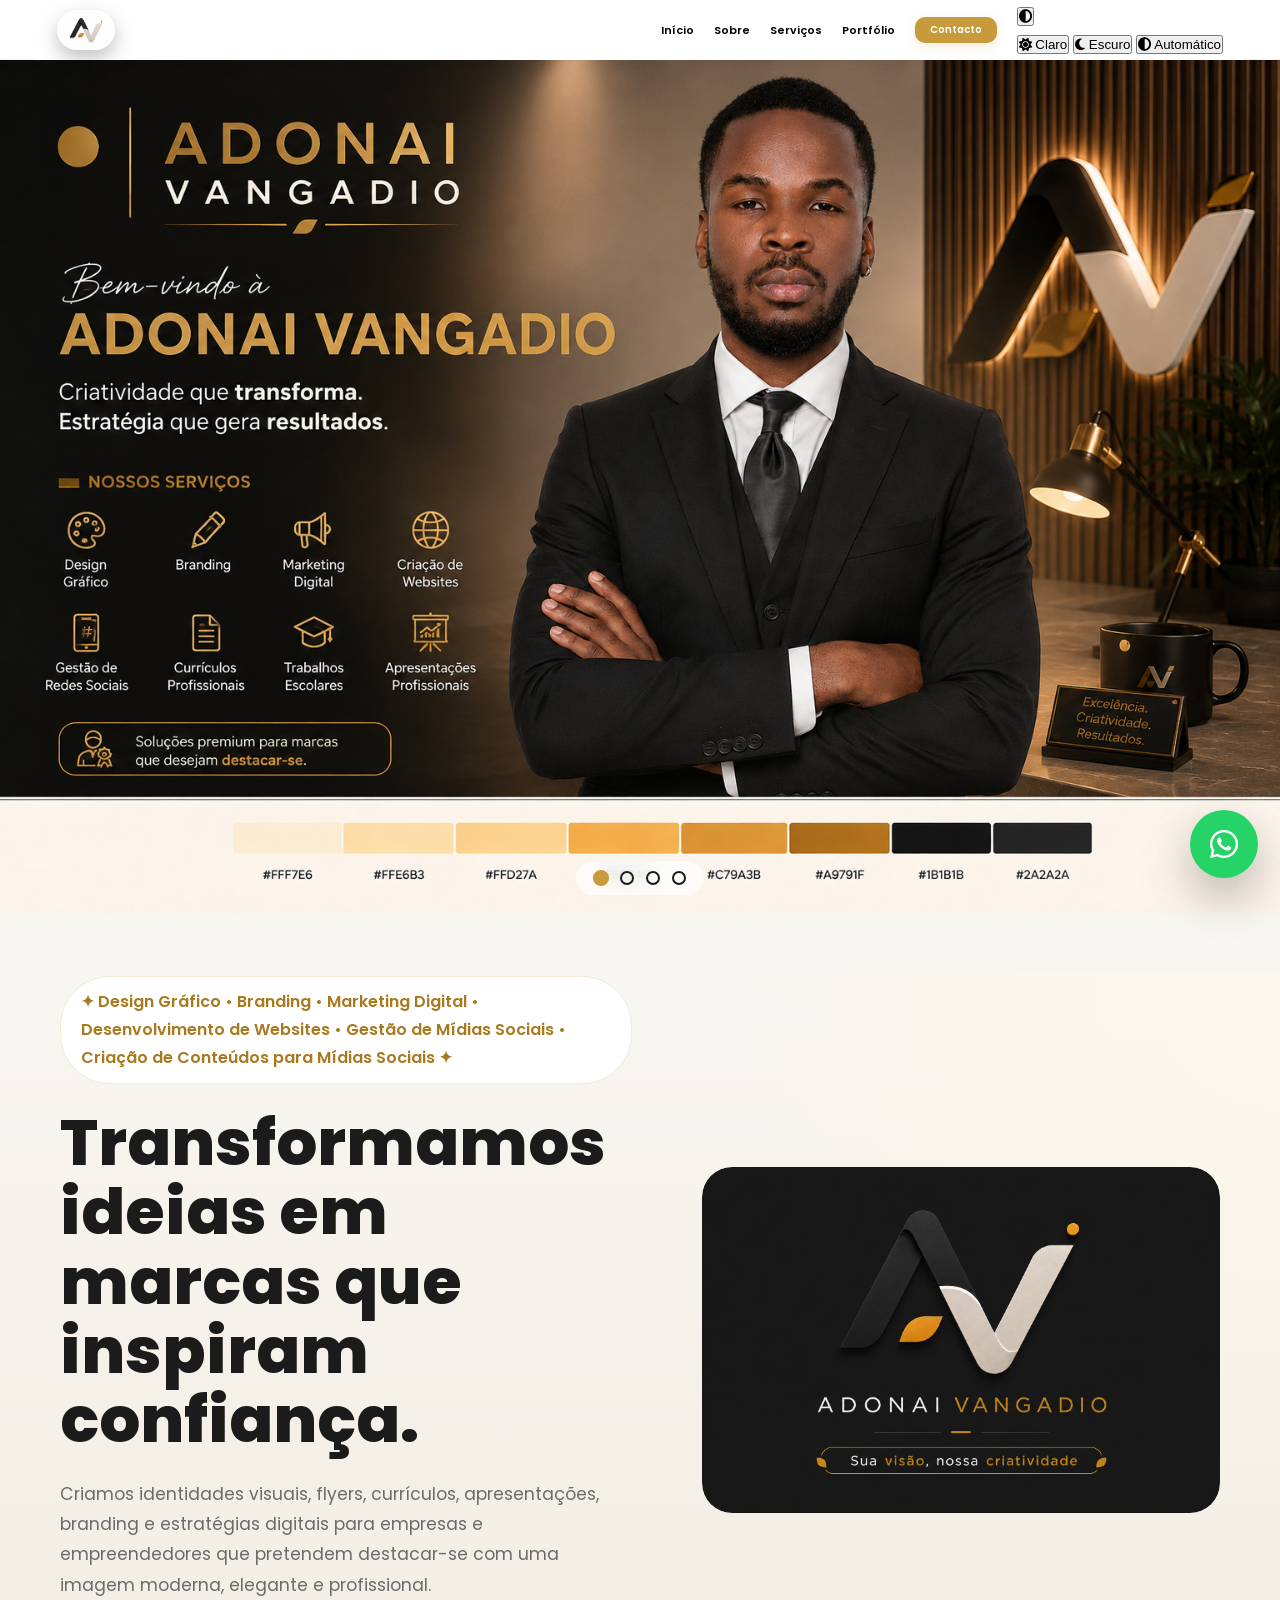
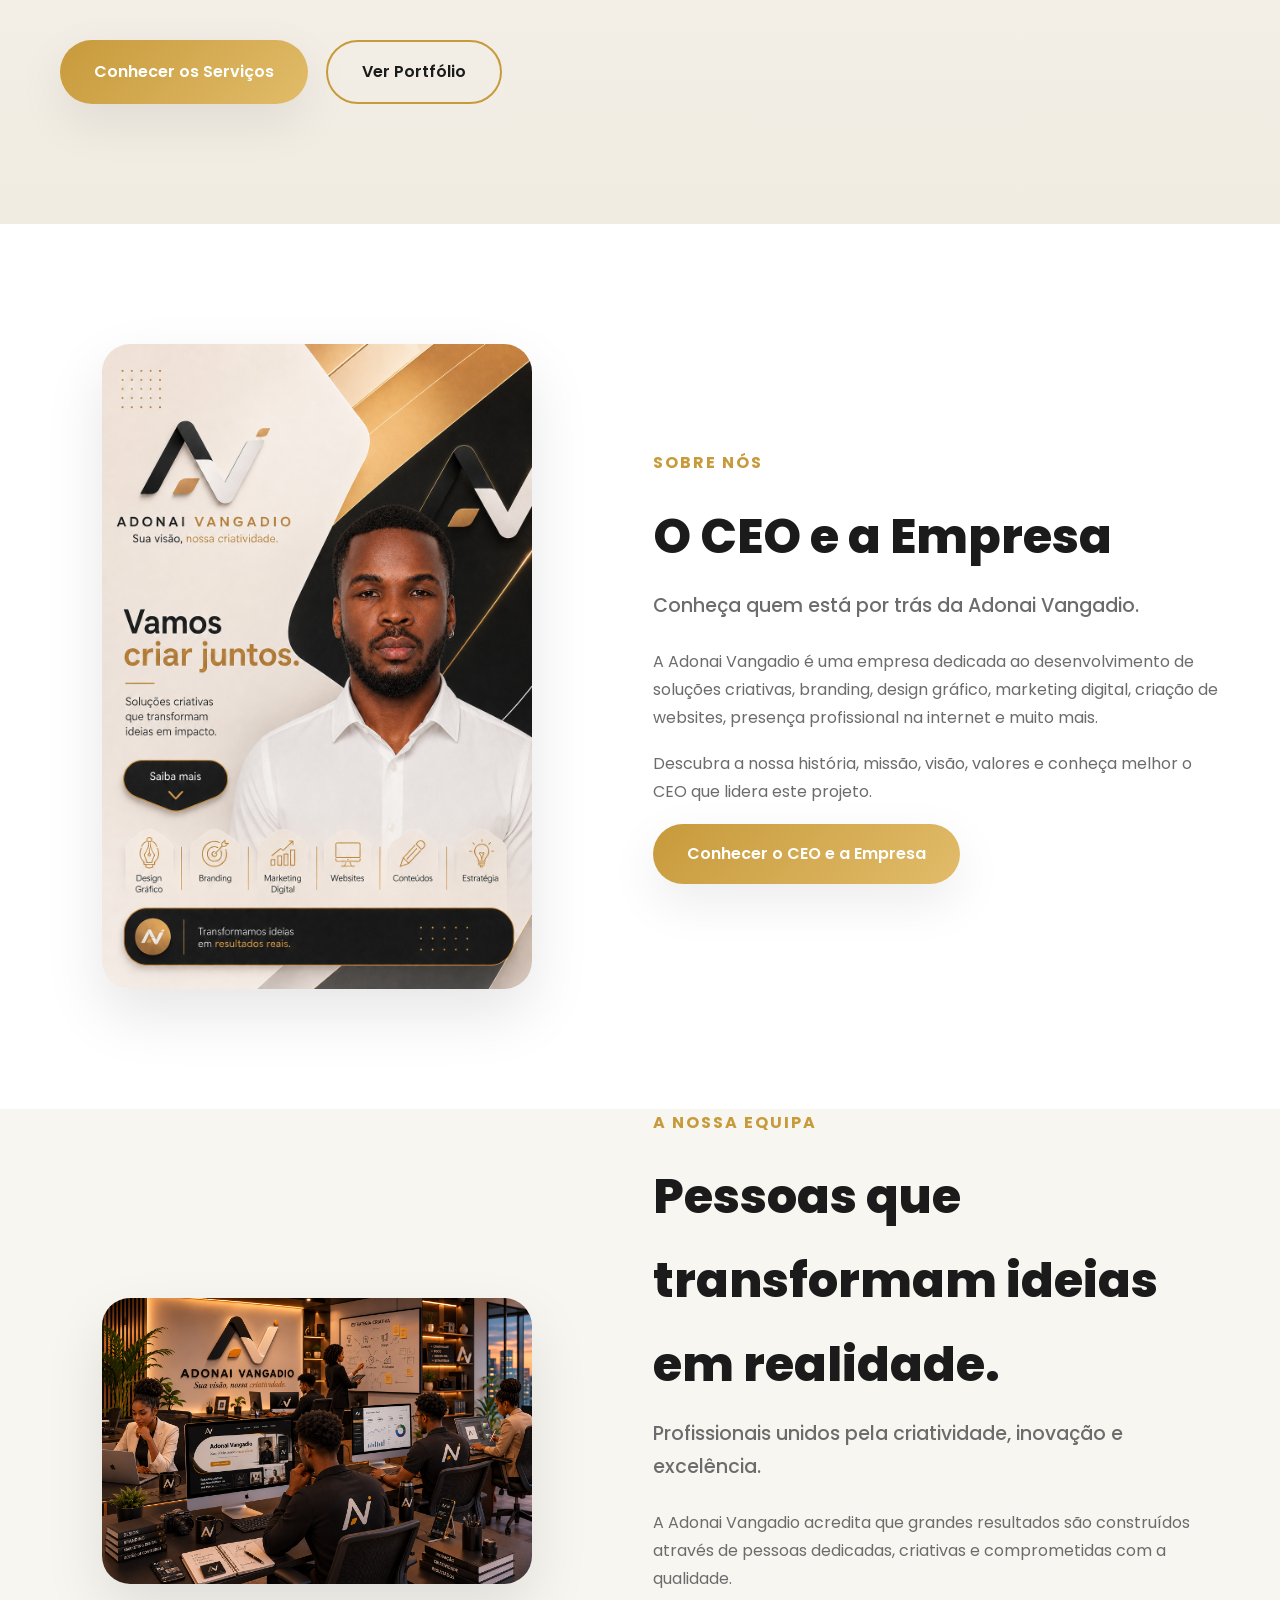
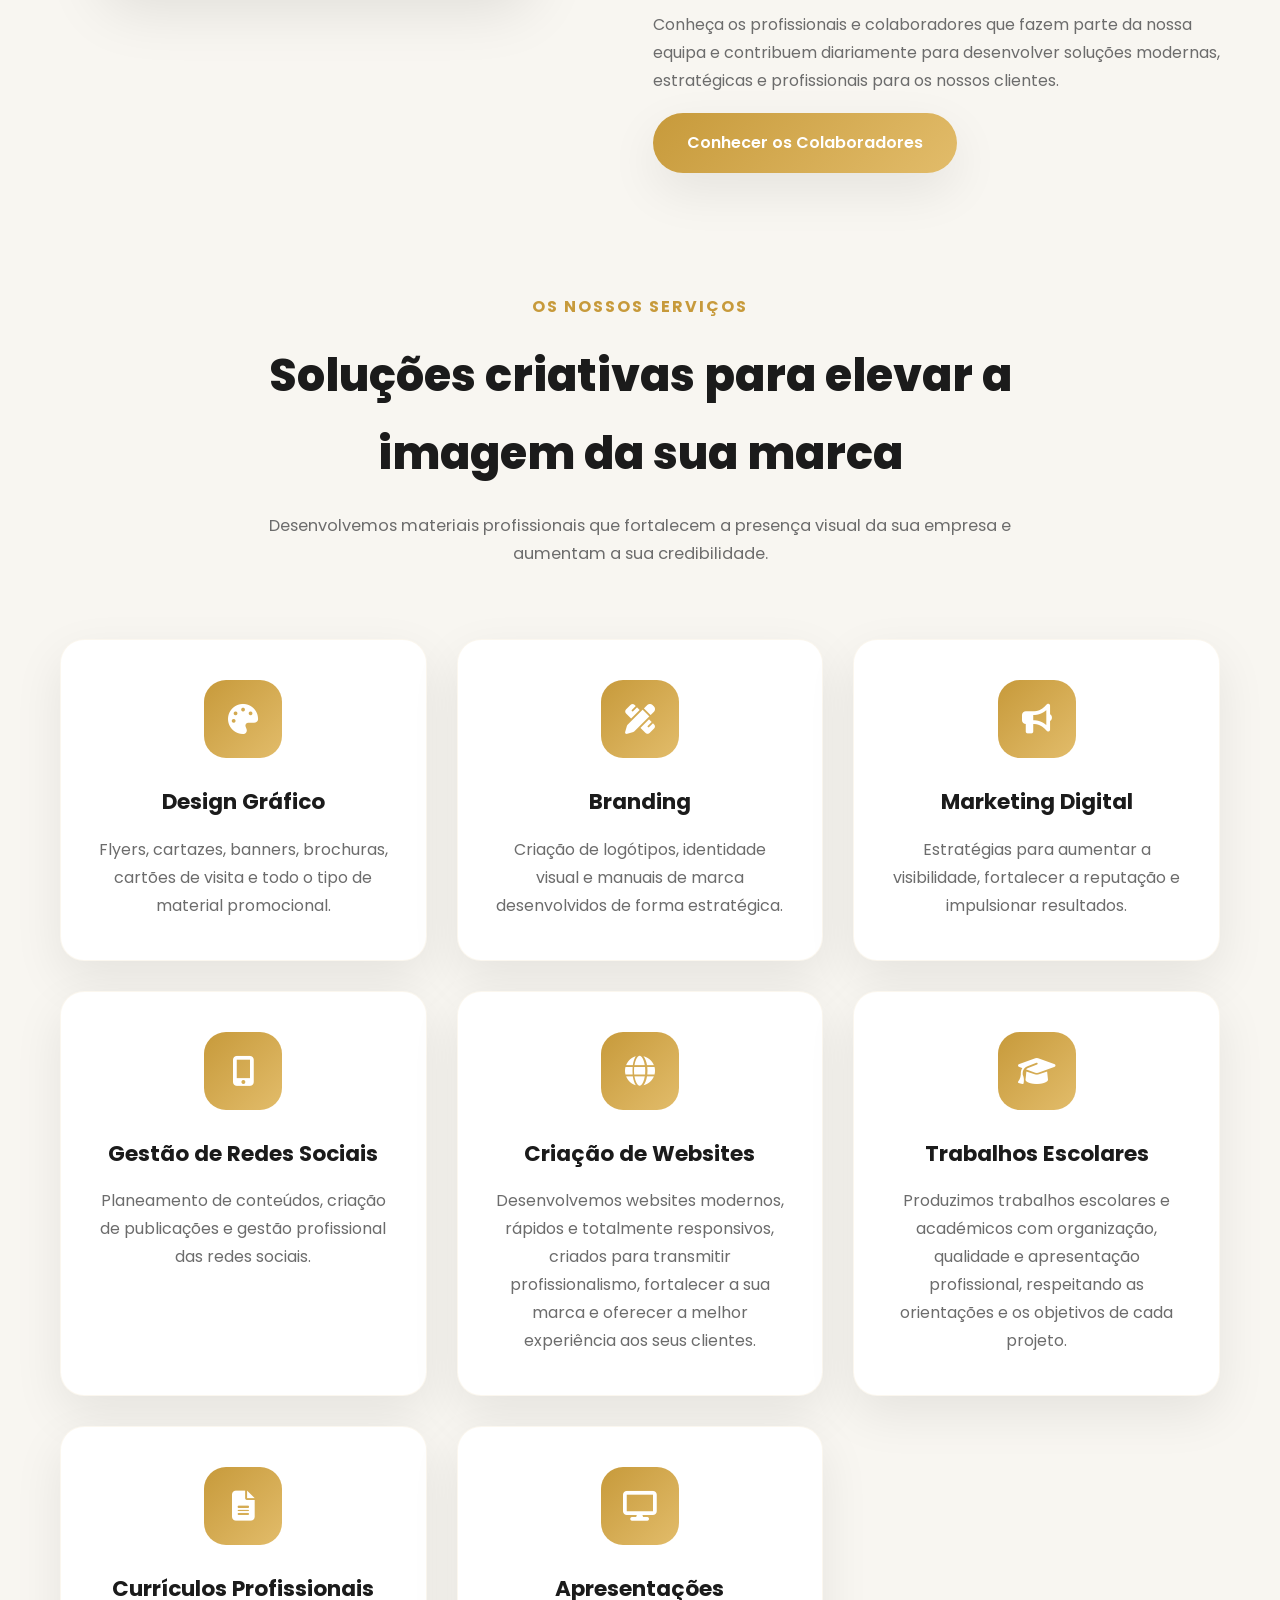
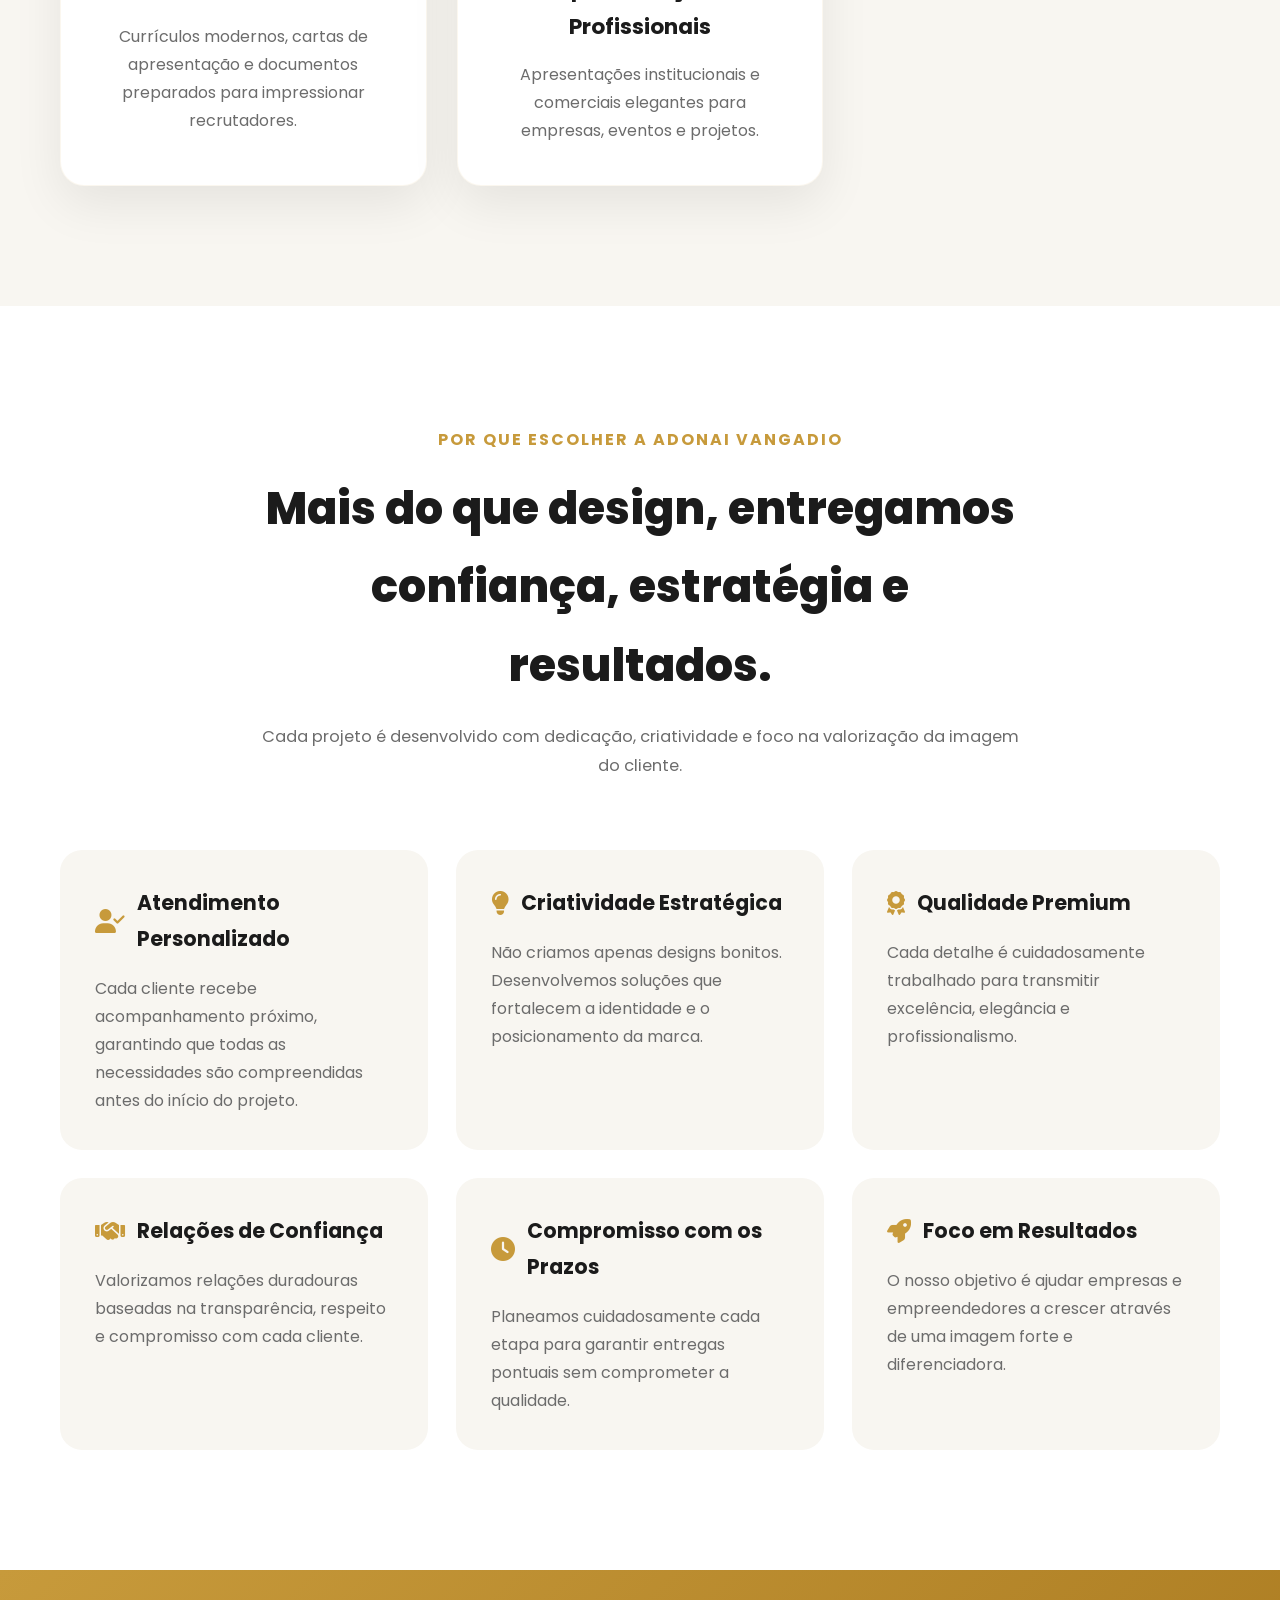
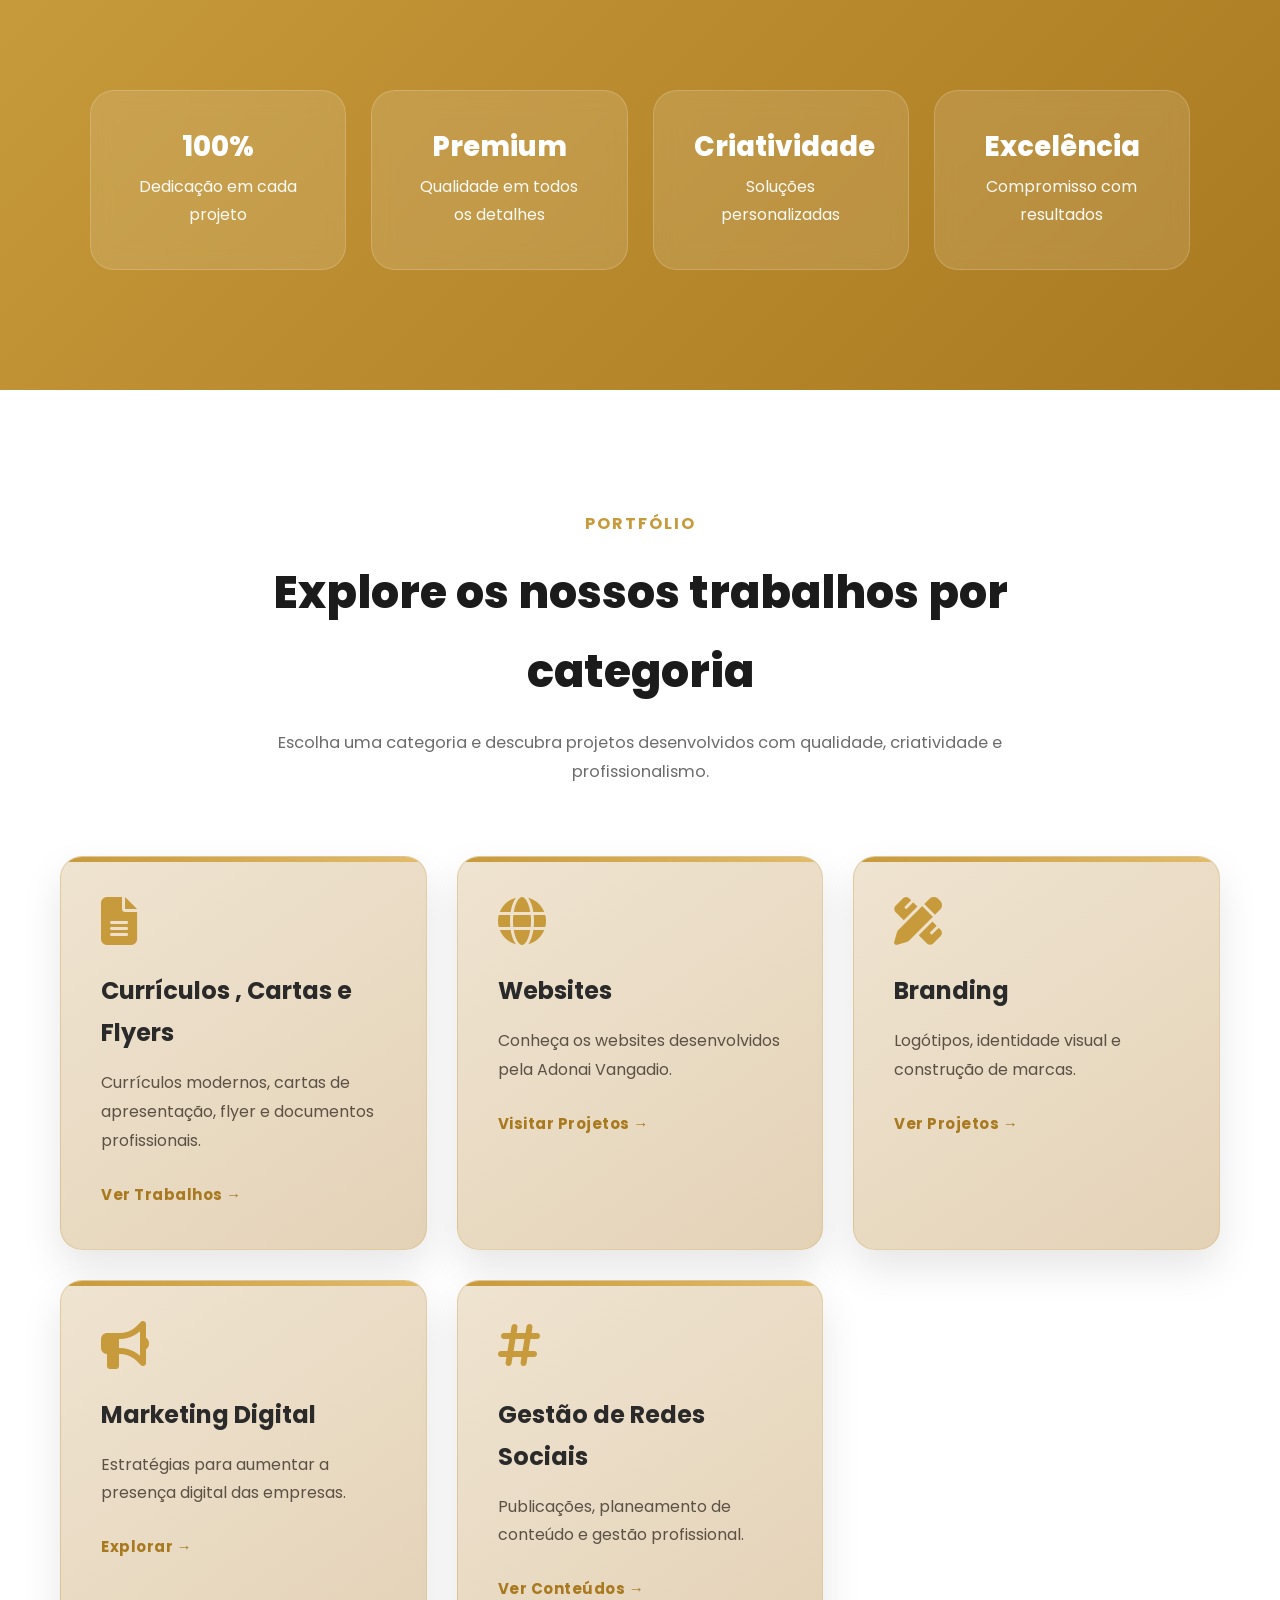
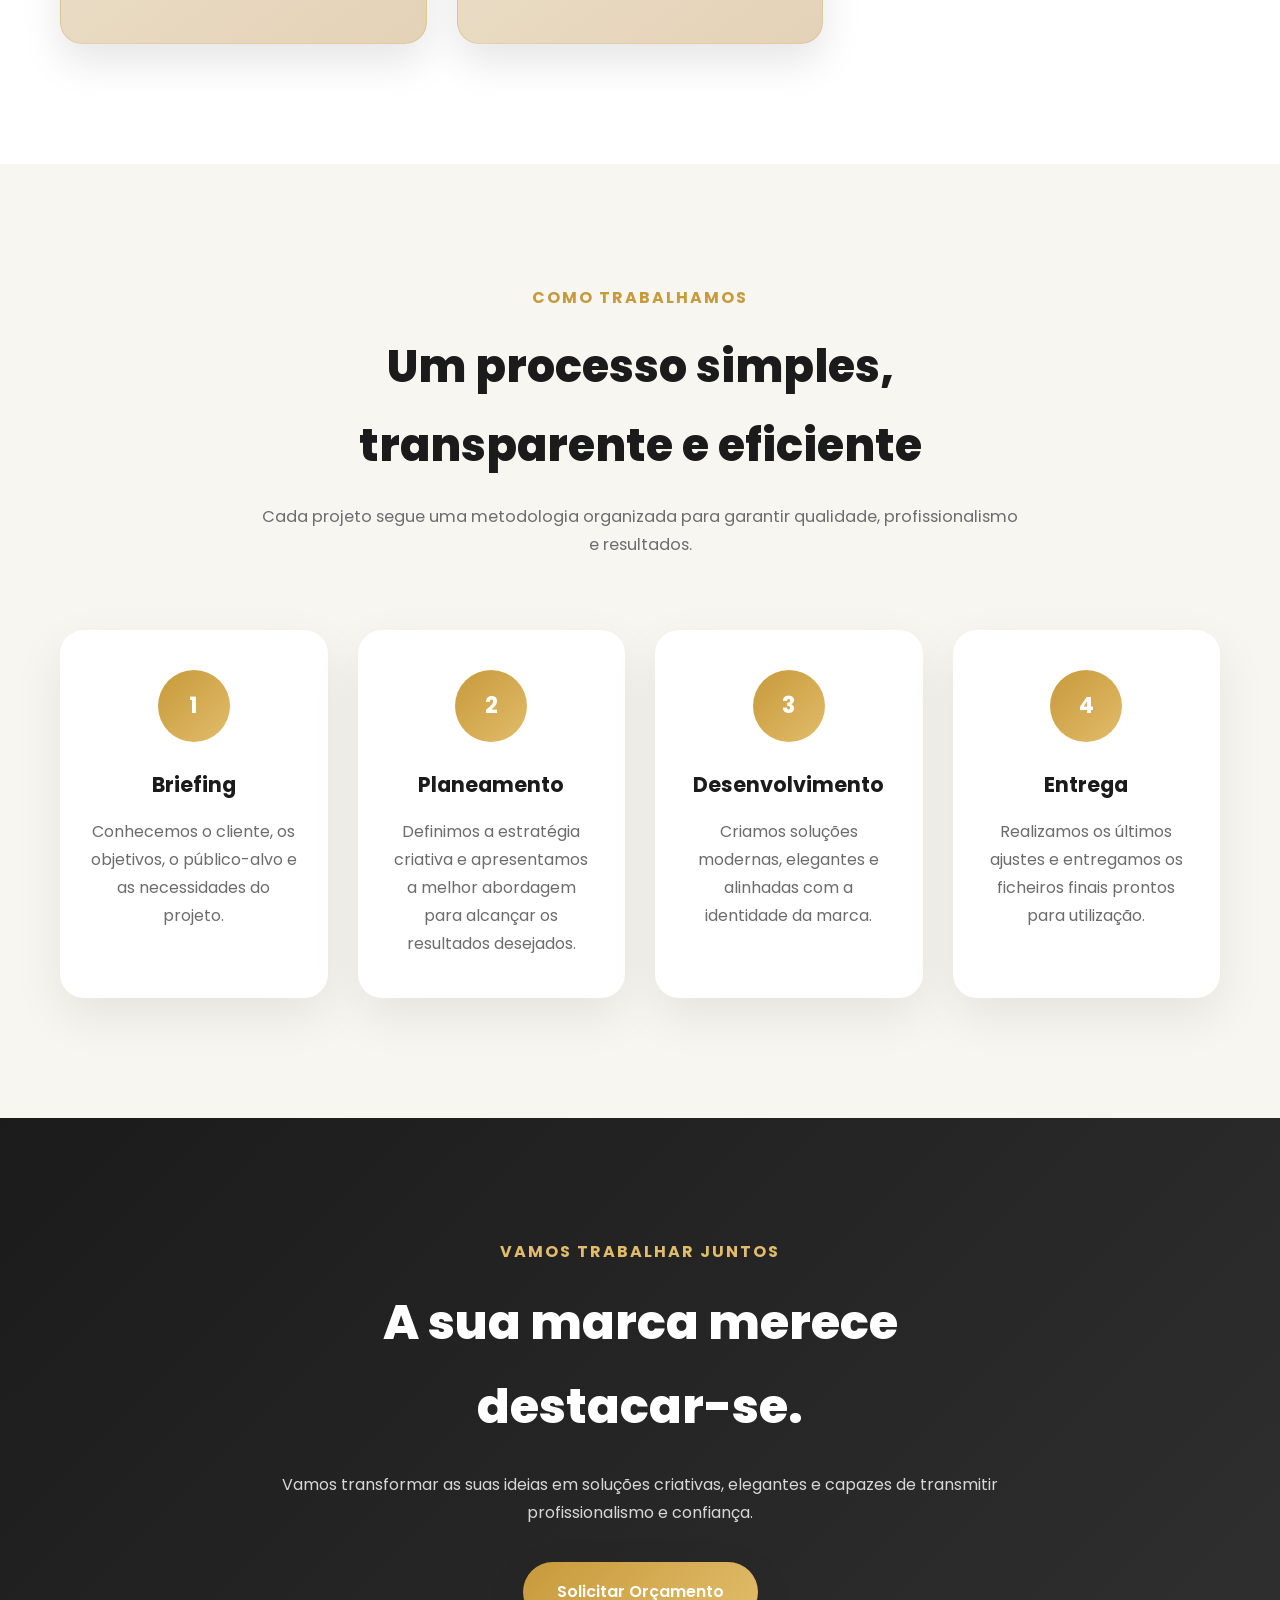
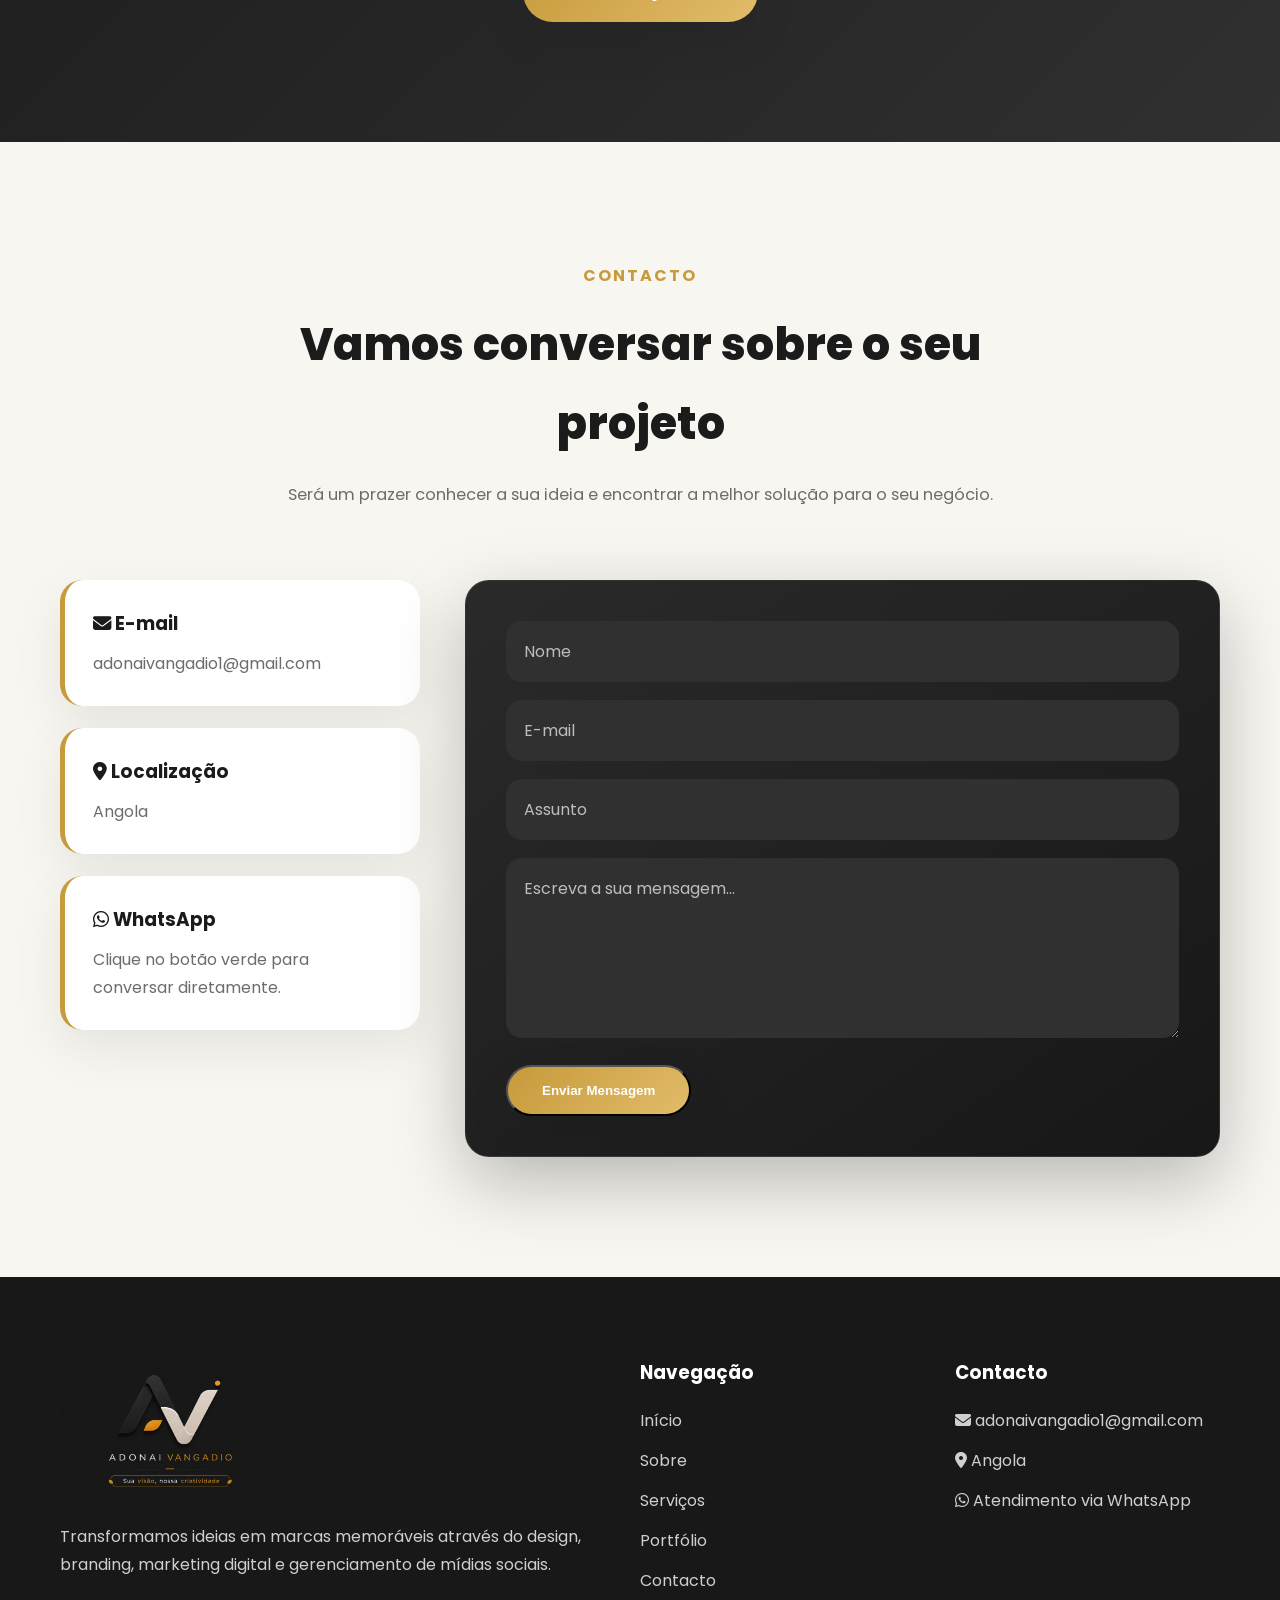
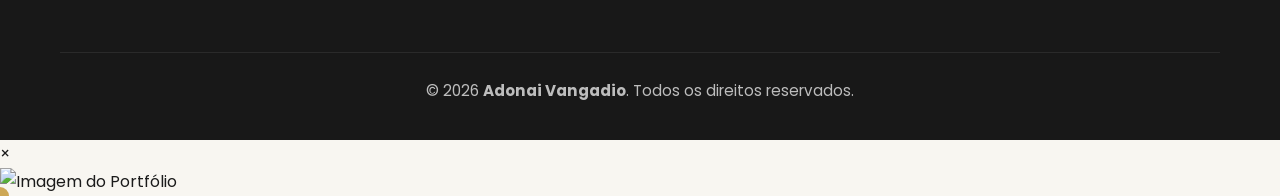
==== commit fa891e07: "Add files via upload" ====
--- a/Adonai-Vangadio/index.html
+++ b/Adonai-Vangadio/index.html
@@ -135,8 +135,60 @@
                 <a href="#portfolio">Portfólio</a>
 
                 <a href="#contacto" class="contact-link">
-                    Entrar em contacto
+                    Contacto
                 </a>
+<!-- SELETOR DE TEMA -->
+<div class="theme-switcher">
+
+    <button
+        type="button"
+        id="themeToggle"
+        class="theme-toggle"
+        aria-label="Alterar tema"
+        aria-expanded="false">
+
+        <i class="fa-solid fa-circle-half-stroke"></i>
+
+    </button>
+
+    <div
+        id="themeMenu"
+        class="theme-menu"
+        aria-hidden="true">
+
+        <button
+            type="button"
+            class="theme-option"
+            data-theme="light">
+
+            <i class="fa-solid fa-sun"></i>
+            <span>Claro</span>
+
+        </button>
+
+        <button
+            type="button"
+            class="theme-option"
+            data-theme="dark">
+
+            <i class="fa-solid fa-moon"></i>
+            <span>Escuro</span>
+
+        </button>
+
+        <button
+            type="button"
+            class="theme-option"
+            data-theme="system">
+
+            <i class="fa-solid fa-circle-half-stroke"></i>
+            <span>Automático</span>
+
+        </button>
+
+    </div>
+
+</div>
 
             </nav>
 
--- a/Adonai-Vangadio/css/style.css
+++ b/Adonai-Vangadio/css/style.css
@@ -5224,6 +5224,1418 @@
 }
 
 
-/*==================================================
- FIM DO CARROSSEL PREMIUM
-==================================================*/+/* =========================================================
+   ADONAI VANGADIO
+   HEADER FIXO — 60PX
+========================================================= */
+
+#header {
+    position: fixed !important;
+
+    top: 0;
+    left: 0;
+
+    width: 100%;
+    height: 60px !important;
+
+    background: #ffffff !important;
+
+    backdrop-filter: none !important;
+    -webkit-backdrop-filter: none !important;
+
+    border-bottom: 1px solid rgba(0,0,0,.06);
+
+    box-shadow: 0 3px 12px rgba(0,0,0,.05);
+
+    z-index: 999999 !important;
+}
+
+
+/* =========================================================
+   RESERVAR O ESPAÇO DO HEADER
+   PARA A IMAGEM NÃO FICAR CORTADA
+========================================================= */
+
+.hero {
+    padding-top: 60px !important;
+}
+
+
+/* =========================================================
+   CONTAINER
+========================================================= */
+
+#header .container {
+    width: 100%;
+    height: 60px !important;
+
+    max-width: 1250px;
+    margin: 0 auto;
+}
+
+
+/* =========================================================
+   LINHA DO HEADER
+========================================================= */
+
+#header .header-wrapper {
+
+    width: 100%;
+
+    height: 60px !important;
+    min-height: 60px !important;
+
+    padding: 0 22px !important;
+
+    display: flex !important;
+
+    flex-direction: row !important;
+    flex-wrap: nowrap !important;
+
+    align-items: center !important;
+    justify-content: space-between !important;
+
+    background: #ffffff !important;
+
+    box-shadow: none !important;
+}
+
+
+/* =========================================================
+   LOGO
+========================================================= */
+
+#header .header-left {
+
+    display: flex !important;
+
+    align-items: center !important;
+
+    flex-shrink: 0;
+}
+
+
+#header .logo {
+
+    display: flex !important;
+
+    align-items: center !important;
+
+    padding: 0 !important;
+    margin: 0 !important;
+}
+
+
+#header .logo img {
+
+    width: auto !important;
+
+    height: 40px !important;
+    max-height: 40px !important;
+
+    object-fit: contain;
+
+    display: block;
+}
+
+
+/* =========================================================
+   NAVEGAÇÃO
+========================================================= */
+
+#header .nav-menu {
+
+    position: static !important;
+
+    display: flex !important;
+
+    flex-direction: row !important;
+    flex-wrap: nowrap !important;
+
+    align-items: center !important;
+
+    justify-content: flex-end !important;
+
+    gap: 20px !important;
+
+    width: auto !important;
+    height: auto !important;
+
+    padding: 0 !important;
+    margin: 0 !important;
+
+    opacity: 1 !important;
+    visibility: visible !important;
+
+    transform: none !important;
+
+    background: #ffffff !important;
+
+    box-shadow: none !important;
+
+    border: none !important;
+}
+
+
+/* =========================================================
+   LINKS — PRETOS
+========================================================= */
+
+#header .nav-menu a {
+
+    display: inline-flex !important;
+
+    flex-direction: row !important;
+    flex-wrap: nowrap !important;
+
+    align-items: center !important;
+    justify-content: center !important;
+
+    flex-shrink: 0 !important;
+
+    width: auto !important;
+
+    padding: 4px 0 !important;
+    margin: 0 !important;
+
+    color: #000000 !important;
+
+    font-size: 11px !important;
+    line-height: 1 !important;
+
+    white-space: nowrap !important;
+
+    text-decoration: none;
+
+    background: transparent !important;
+
+    transition: .25s ease;
+}
+
+
+/* HOVER */
+
+#header .nav-menu a:not(.contact-link):hover {
+
+    color: #C79A3B !important;
+
+}
+
+
+/* =========================================================
+   ENTRAR EM CONTACTO
+========================================================= */
+
+#header .nav-menu .contact-link {
+
+    display: inline-flex !important;
+
+    align-items: center !important;
+    justify-content: center !important;
+
+    flex-shrink: 0 !important;
+
+    padding: 8px 15px !important;
+
+    border-radius: 50px;
+
+    background: #C79A3B !important;
+
+    color: #ffffff !important;
+
+    font-size: 10px !important;
+    font-weight: 600;
+
+    white-space: nowrap !important;
+
+    box-shadow: 0 4px 12px rgba(199,154,59,.18);
+}
+
+
+/* =========================================================
+   MENU ANTIGO
+========================================================= */
+
+.menu-mobile {
+    display: none !important;
+}
+
+
+/* =========================================================
+   MOBILE
+========================================================= */
+
+@media (max-width: 700px) {
+
+    #header {
+        height: 60px !important;
+    }
+
+    #header .container,
+    #header .header-wrapper {
+
+        height: 60px !important;
+        min-height: 60px !important;
+
+    }
+
+    #header .header-wrapper {
+
+        padding: 0 9px !important;
+
+    }
+
+    #header .logo img {
+
+        height: 36px !important;
+        max-height: 36px !important;
+
+    }
+
+    #header .nav-menu {
+
+        display: flex !important;
+
+        flex-direction: row !important;
+        flex-wrap: nowrap !important;
+
+        gap: 10px !important;
+
+    }
+
+    #header .nav-menu a {
+
+        font-size: 8px !important;
+
+        white-space: nowrap !important;
+
+    }
+
+    #header .nav-menu .contact-link {
+
+        padding: 7px 9px !important;
+
+        font-size: 7.5px !important;
+
+    }
+
+    /* Mantém o conteúdo abaixo do header */
+
+    .hero {
+
+        padding-top: 60px !important;
+
+    }
+
+}
+
+/* =========================================================
+   CORREÇÃO FINAL DO HEADER
+   60PX • BRANCO • FIXO
+========================================================= */
+
+:root {
+    --header-height: 60px;
+}
+
+
+/* HEADER */
+
+#header {
+
+    position: fixed !important;
+
+    top: 0 !important;
+    left: 0 !important;
+
+    width: 100% !important;
+
+    height: 60px !important;
+
+    min-height: 60px !important;
+
+    background: #ffffff !important;
+
+    backdrop-filter: none !important;
+    -webkit-backdrop-filter: none !important;
+
+    box-shadow: 0 2px 10px rgba(0,0,0,.06) !important;
+
+    border-bottom: 1px solid rgba(0,0,0,.06) !important;
+
+    z-index: 999999 !important;
+}
+
+
+/* CONTAINER */
+
+#header .container {
+
+    height: 60px !important;
+
+}
+
+
+/* LINHA */
+
+#header .header-wrapper {
+
+    height: 60px !important;
+
+    min-height: 60px !important;
+
+    display: flex !important;
+
+    flex-direction: row !important;
+
+    flex-wrap: nowrap !important;
+
+    align-items: center !important;
+
+}
+
+
+/* =========================================================
+   PRIMEIRO CONTEÚDO
+========================================================= */
+
+/*
+   O conteúdo começa depois dos 60px
+   ocupados pelo header fixo.
+*/
+
+main {
+
+    padding-top: 60px !important;
+
+}
+
+
+/* Se o hero estiver diretamente no body */
+
+body > .hero {
+
+    margin-top: 60px !important;
+
+}
+
+
+/* =========================================================
+   NÃO DEIXAR O HEADER COMER A IMAGEM
+========================================================= */
+
+.hero {
+
+    scroll-margin-top: 60px !important;
+
+}
+
+
+/* =========================================================
+   LINKS PRETOS
+========================================================= */
+
+#header .nav-menu a:not(.contact-link) {
+
+    color: #000000 !important;
+
+}
+
+
+/* =========================================================
+   CONTACTO CONTINUA DOURADO
+========================================================= */
+
+#header .nav-menu .contact-link {
+
+    background: #C79A3B !important;
+
+    color: #ffffff !important;
+
+}
+
+
+/* =========================================================
+   TUDO HORIZONTAL
+========================================================= */
+
+#header .header-wrapper,
+#header .nav-menu {
+
+    flex-direction: row !important;
+
+    flex-wrap: nowrap !important;
+
+}
+
+
+/* =========================================================
+   MOBILE
+========================================================= */
+
+@media (max-width: 700px) {
+
+    #header {
+
+        height: 60px !important;
+
+        min-height: 60px !important;
+
+    }
+
+    #header .container,
+    #header .header-wrapper {
+
+        height: 60px !important;
+
+        min-height: 60px !important;
+
+    }
+
+    main {
+
+        padding-top: 60px !important;
+
+    }
+
+    body > .hero {
+
+        margin-top: 60px !important;
+
+    }
+
+    .hero {
+
+        scroll-margin-top: 60px !important;
+
+    }
+
+}
+
+<!--=========================================
+PROJETO 01
+==========================================-->
+
+<div class="website-project fade-in">
+
+    <div class="website-project-content">
+
+        <span class="project-tag">
+            Website Profissional
+        </span>
+
+
+        <h3>
+            Adonai Vangadio — Presença Digital Criativa
+        </h3>
+
+
+        <p>
+            Um website criado para representar uma marca focada em criatividade,
+            inovação e soluções digitais, apresentando serviços, portfólio e
+            formas de contacto através de uma experiência moderna, elegante e
+            responsiva.
+        </p>
+
+
+        <p>
+            O projeto integra estratégia visual, desenvolvimento web e organização
+            de conteúdos para transmitir profissionalismo e fortalecer a presença
+            digital da marca.
+        </p>
+
+
+        <div class="project-info">
+
+
+            <div>
+
+                <i class="fa-solid fa-user-gear"></i>
+
+                <strong>
+                    Criação, Desenvolvimento e Implantação:
+                </strong>
+
+                <p>
+                    Adonai Celestino dos Santos Vangadio
+                </p>
+
+            </div>
+
+
+
+            <div>
+
+                <i class="fa-solid fa-code"></i>
+
+                <strong>
+                    Tecnologias:
+                </strong>
+
+                <p>
+                    HTML5 • CSS3 • JavaScript
+                </p>
+
+                <strong>
+                    Outras Ferramentas:
+                </strong>
+
+                <p>
+                    GITHUB • VERCEL
+                </p>
+
+            </div>
+
+
+
+            <div>
+
+                <i class="fa-solid fa-mobile-screen"></i>
+
+                <strong>
+                    Características:
+                </strong>
+
+                <p>
+                    Design Responsivo • Interface Moderna • Otimização Mobile
+                </p>
+
+            </div>
+
+
+        </div>
+
+
+        <a
+            href="https://adonai-vangadio.vercel.app"
+            target="_blank"
+            rel="noopener noreferrer"
+            class="btn-primary">
+
+            <i class="fa-solid fa-arrow-up-right-from-square"></i>
+
+            &nbsp;
+
+            Visitar Website
+
+        </a>
+
+
+    </div>
+
+
+
+    <div class="website-project-image">
+
+        <div class="website-preview-box">
+
+            <i class="fa-solid fa-globe"></i>
+
+            <h4>
+                Website Online
+            </h4>
+
+            <p>
+                Experiência digital desenvolvida para apresentar a marca e os seus serviços.
+            </p>
+
+        </div>
+
+    </div>
+
+</div>
+
+/* =========================================================
+   PROJETOS — AJUSTE FINAL
+   SEM CAIXAS / SEM BORDAS / SEM JANELAS
+========================================================= */
+
+
+/* =========================================================
+   ESTRUTURA DOS PROJETOS
+========================================================= */
+
+#projetos .website-project {
+
+    width: 100%;
+
+    display: grid;
+
+    grid-template-columns:
+        minmax(0, 1.35fr)
+        minmax(280px, .65fr);
+
+    gap: 45px;
+
+    align-items: stretch;
+
+}
+
+
+/* =========================================================
+   CONTEÚDO
+========================================================= */
+
+#projetos .website-project-content {
+
+    display: flex;
+
+    flex-direction: column;
+
+    justify-content: center;
+
+}
+
+
+/* =========================================================
+   ETIQUETA DO PROJETO
+========================================================= */
+
+#projetos .website-project-content .project-tag {
+
+    display: inline-flex;
+
+    align-self: flex-start;
+
+    margin-bottom: 13px;
+
+    padding: 6px 11px;
+
+    border-radius: 30px;
+
+    background: #C79A3B;
+
+    color: #ffffff;
+
+    font-size: 9px;
+
+    font-weight: 600;
+
+    line-height: 1;
+
+}
+
+
+/* =========================================================
+   TÍTULO
+========================================================= */
+
+#projetos .website-project-content h3 {
+
+    margin: 0 0 14px;
+
+    color: #111111;
+
+    font-size: 25px;
+
+    line-height: 1.25;
+
+    font-weight: 700;
+
+}
+
+
+/* =========================================================
+   TEXTOS
+========================================================= */
+
+#projetos .website-project-content > p {
+
+    margin: 0 0 13px;
+
+    color: #666666;
+
+    font-size: 11px;
+
+    line-height: 1.75;
+
+}
+
+
+/* =========================================================
+   INFORMAÇÕES
+   SEM CAIXAS
+   SEM FUNDO
+   SEM BORDA
+   SEM SOMBRA
+========================================================= */
+
+#projetos .project-info {
+
+    display: grid;
+
+    grid-template-columns:
+        repeat(3, minmax(0, 1fr));
+
+    gap: 25px;
+
+    margin-top: 12px;
+
+    margin-bottom: 22px;
+
+}
+
+
+/* REMOVE COMPLETAMENTE AS JANELAS */
+
+#projetos .project-info > div {
+
+    padding: 0;
+
+    background: transparent;
+
+    border: none;
+
+    border-radius: 0;
+
+    box-shadow: none;
+
+}
+
+
+/* ÍCONES */
+
+#projetos .project-info i {
+
+    display: block;
+
+    margin-bottom: 8px;
+
+    color: #C79A3B;
+
+    font-size: 15px;
+
+}
+
+
+/* TÍTULOS */
+
+#projetos .project-info strong {
+
+    display: block;
+
+    margin-bottom: 4px;
+
+    color: #111111;
+
+    font-size: 9px;
+
+    line-height: 1.4;
+
+}
+
+
+/* TEXTOS */
+
+#projetos .project-info p {
+
+    margin: 0 0 7px;
+
+    color: #777777;
+
+    font-size: 8.5px;
+
+    line-height: 1.5;
+
+}
+
+
+/* =========================================================
+   BOTÃO
+========================================================= */
+
+#projetos .website-project-content .btn-primary {
+
+    align-self: flex-start;
+
+    display: inline-flex;
+
+    align-items: center;
+
+    justify-content: center;
+
+    padding: 10px 16px;
+
+    font-size: 9px;
+
+    border-radius: 30px;
+
+    text-decoration: none;
+
+}
+
+
+/* =========================================================
+   ÁREA VISUAL DO PROJETO
+========================================================= */
+
+#projetos .website-project-image {
+
+    display: flex;
+
+    align-items: center;
+
+    justify-content: center;
+
+    min-height: 320px;
+
+}
+
+
+/* =========================================================
+   PREVIEW
+   MANTÉM O DESIGN ESCURO, MAS SEM BORDA
+========================================================= */
+
+#projetos .website-preview-box {
+
+    width: 100%;
+
+    min-height: 300px;
+
+    padding: 30px;
+
+    box-sizing: border-box;
+
+    display: flex;
+
+    flex-direction: column;
+
+    align-items: center;
+
+    justify-content: center;
+
+    text-align: center;
+
+    background: #111111;
+
+    border: none;
+
+    border-radius: 0;
+
+    box-shadow: none;
+
+}
+
+
+/* ÍCONE */
+
+#projetos .website-preview-box > i {
+
+    margin-bottom: 15px;
+
+    color: #C79A3B;
+
+    font-size: 40px;
+
+}
+
+
+/* TÍTULO */
+
+#projetos .website-preview-box h4 {
+
+    margin: 0 0 8px;
+
+    color: #ffffff;
+
+    font-size: 16px;
+
+    font-weight: 600;
+
+}
+
+
+/* TEXTO */
+
+#projetos .website-preview-box p {
+
+    max-width: 260px;
+
+    margin: 0;
+
+    color: rgba(255,255,255,.7);
+
+    font-size: 9px;
+
+    line-height: 1.7;
+
+}
+
+
+/* =========================================================
+   PROJETO 02
+========================================================= */
+
+#projetos .website-project-second {
+
+    margin-top: 65px;
+
+    padding-top: 65px;
+
+    border-top: 1px solid rgba(0,0,0,.08);
+
+}
+
+
+/* =========================================================
+   ESTADO DO PROJETO
+   SEM CAIXA
+   SEM BORDA
+   SEM JANELA
+========================================================= */
+
+#projetos .website-status {
+
+    width: 100%;
+
+    display: flex;
+
+    align-items: center;
+
+    gap: 20px;
+
+    margin-top: 45px;
+
+    padding: 0;
+
+    background: transparent;
+
+    border: none;
+
+    border-left: none;
+
+    border-radius: 0;
+
+    box-shadow: none;
+
+}
+
+
+/* =========================================================
+   ÍCONE DO ESTADO
+========================================================= */
+
+#projetos .website-status-icon {
+
+    width: 45px;
+
+    height: 45px;
+
+    min-width: 45px;
+
+    display: flex;
+
+    align-items: center;
+
+    justify-content: center;
+
+    border-radius: 50%;
+
+    background: #C79A3B;
+
+    color: #ffffff;
+
+    font-size: 17px;
+
+}
+
+
+/* =========================================================
+   TEXTO DO ESTADO
+========================================================= */
+
+#projetos .website-status-content {
+
+    flex: 1;
+
+}
+
+
+#projetos .website-status-content > span {
+
+    display: block;
+
+    margin-bottom: 3px;
+
+    color: #C79A3B;
+
+    font-size: 8px;
+
+    font-weight: 700;
+
+    letter-spacing: 1.5px;
+
+}
+
+
+#projetos .website-status-content h3 {
+
+    margin: 0 0 5px;
+
+    color: #111111;
+
+    font-size: 17px;
+
+    font-weight: 700;
+
+}
+
+
+#projetos .website-status-content p {
+
+    max-width: 700px;
+
+    margin: 0;
+
+    color: #666666;
+
+    font-size: 10px;
+
+    line-height: 1.7;
+
+}
+
+
+/* =========================================================
+   BADGE
+========================================================= */
+
+#projetos .website-status-badge {
+
+    display: inline-flex;
+
+    align-items: center;
+
+    gap: 7px;
+
+    flex-shrink: 0;
+
+    padding: 9px 13px;
+
+    border-radius: 50px;
+
+    background: #111111;
+
+    color: #ffffff;
+
+    font-size: 8px;
+
+    font-weight: 600;
+
+    white-space: nowrap;
+
+}
+
+
+#projetos .website-status-badge span {
+
+    width: 7px;
+
+    height: 7px;
+
+    border-radius: 50%;
+
+    background: #C79A3B;
+
+}
+
+
+/* =========================================================
+   TABLET / MOBILE
+========================================================= */
+
+@media (max-width: 800px) {
+
+    #projetos .website-project {
+
+        grid-template-columns: 1fr;
+
+        gap: 30px;
+
+    }
+
+
+    #projetos .website-project-second {
+
+        margin-top: 50px;
+
+        padding-top: 50px;
+
+    }
+
+
+    #projetos .website-project-image {
+
+        min-height: 240px;
+
+    }
+
+
+    #projetos .website-preview-box {
+
+        min-height: 240px;
+
+    }
+
+
+    #projetos .project-info {
+
+        grid-template-columns: 1fr;
+
+        gap: 18px;
+
+    }
+
+
+    #projetos .website-status {
+
+        flex-direction: column;
+
+        align-items: flex-start;
+
+        gap: 14px;
+
+        margin-top: 35px;
+
+    }
+
+}
+
+
+/* =========================================================
+   TELEMÓVEL
+========================================================= */
+
+@media (max-width: 500px) {
+
+    #projetos .website-project-content h3 {
+
+        font-size: 21px;
+
+    }
+
+
+    #projetos .website-project-content > p {
+
+        font-size: 10px;
+
+    }
+
+
+    #projetos .website-preview-box {
+
+        min-height: 210px;
+
+        padding: 20px;
+
+    }
+
+
+    #projetos .website-preview-box > i {
+
+        font-size: 32px;
+
+    }
+
+
+    #projetos .website-status-content h3 {
+
+        font-size: 15px;
+
+    }
+
+
+    #projetos .website-status-content p {
+
+        font-size: 9px;
+
+    }
+
+}
+
+#projetos img.project-photo.project-photo-2 {
+    display: block !important;
+    width: 100% !important;
+    height: auto !important;
+
+    margin-top: 70px !important;
+    margin-bottom: 70px !important;
+
+    padding: 0 !important;
+
+    position: relative !important;
+    top: 0 !important;
+    bottom: auto !important;
+    left: auto !important;
+    right: auto !important;
+
+    transform: translateY(0) !important;
+}
+/* =========================================================
+   AJUSTE — WEBSITE PROJECT / NOVOS PROJETOS
+   ========================================================= */
+
+/* Caixa principal */
+.website-project {
+    overflow: hidden;
+}
+
+/* Conteúdo interno */
+.website-project-content {
+    max-width: 100%;
+    min-width: 0;
+    overflow: hidden;
+}
+
+/* Título */
+.website-project-content h3 {
+    font-size: clamp(1.35rem, 3vw, 2rem);
+    line-height: 1.2;
+    overflow-wrap: break-word;
+    word-break: normal;
+}
+
+/* Textos */
+.website-project-content > p {
+    font-size: clamp(0.85rem, 1.8vw, 1rem);
+    line-height: 1.6;
+    max-width: 100%;
+    overflow-wrap: break-word;
+}
+
+/* Área das informações */
+.website-project .project-info {
+    width: 100%;
+    max-width: 100%;
+    box-sizing: border-box;
+    overflow: hidden;
+}
+
+/* Cada item: Campanhas / Resultados / Portefólio */
+.website-project .project-info > div {
+    min-width: 0;
+    max-width: 100%;
+    box-sizing: border-box;
+    overflow: hidden;
+}
+
+/* Ícones */
+.website-project .project-info i {
+    font-size: 1.2rem;
+}
+
+/* Títulos dos itens */
+.website-project .project-info strong {
+    font-size: 0.9rem;
+    line-height: 1.3;
+    display: block;
+    overflow-wrap: break-word;
+}
+
+/* Texto dos itens */
+.website-project .project-info p {
+    font-size: 0.78rem;
+    line-height: 1.45;
+    overflow-wrap: break-word;
+    word-break: normal;
+    max-width: 100%;
+}
+
+/* Botão */
+.website-project .btn-primary {
+    max-width: 100%;
+    box-sizing: border-box;
+    white-space: normal;
+    overflow-wrap: break-word;
+}
+
+/* Caixa "Em Desenvolvimento" */
+.website-preview-box {
+    max-width: 100%;
+    box-sizing: border-box;
+    overflow: hidden;
+    padding: 25px;
+}
+
+/* Ícone de relógio */
+.website-preview-box > i {
+    font-size: 2rem;
+}
+
+/* Título da caixa */
+.website-preview-box h4 {
+    font-size: clamp(1rem, 2.5vw, 1.4rem);
+    line-height: 1.25;
+    overflow-wrap: break-word;
+}
+
+/* Texto da caixa */
+.website-preview-box p {
+    font-size: 0.8rem;
+    line-height: 1.5;
+    overflow-wrap: break-word;
+    max-width: 100%;
+}
+
+
+/* =========================================================
+   TELEMÓVEIS
+   ========================================================= */
+
+@media (max-width: 600px) {
+
+    .website-project {
+        overflow: hidden;
+    }
+
+    .website-project-content {
+        padding: 20px;
+    }
+
+    .website-project-content h3 {
+        font-size: 1.25rem;
+        line-height: 1.25;
+    }
+
+    .website-project-content > p {
+        font-size: 0.82rem;
+        line-height: 1.55;
+    }
+
+    .website-project .project-info {
+        gap: 12px;
+    }
+
+    .website-project .project-info > div {
+        padding: 10px;
+    }
+
+    .website-project .project-info i {
+        font-size: 1rem;
+    }
+
+    .website-project .project-info strong {
+        font-size: 0.78rem;
+    }
+
+    .website-project .project-info p {
+        font-size: 0.7rem;
+    }
+
+    .website-preview-box {
+        padding: 20px;
+    }
+
+    .website-preview-box > i {
+        font-size: 1.7rem;
+    }
+
+    .website-preview-box h4 {
+        font-size: 1.05rem;
+    }
+
+    .website-preview-box p {
+        font-size: 0.75rem;
+    }
+}
